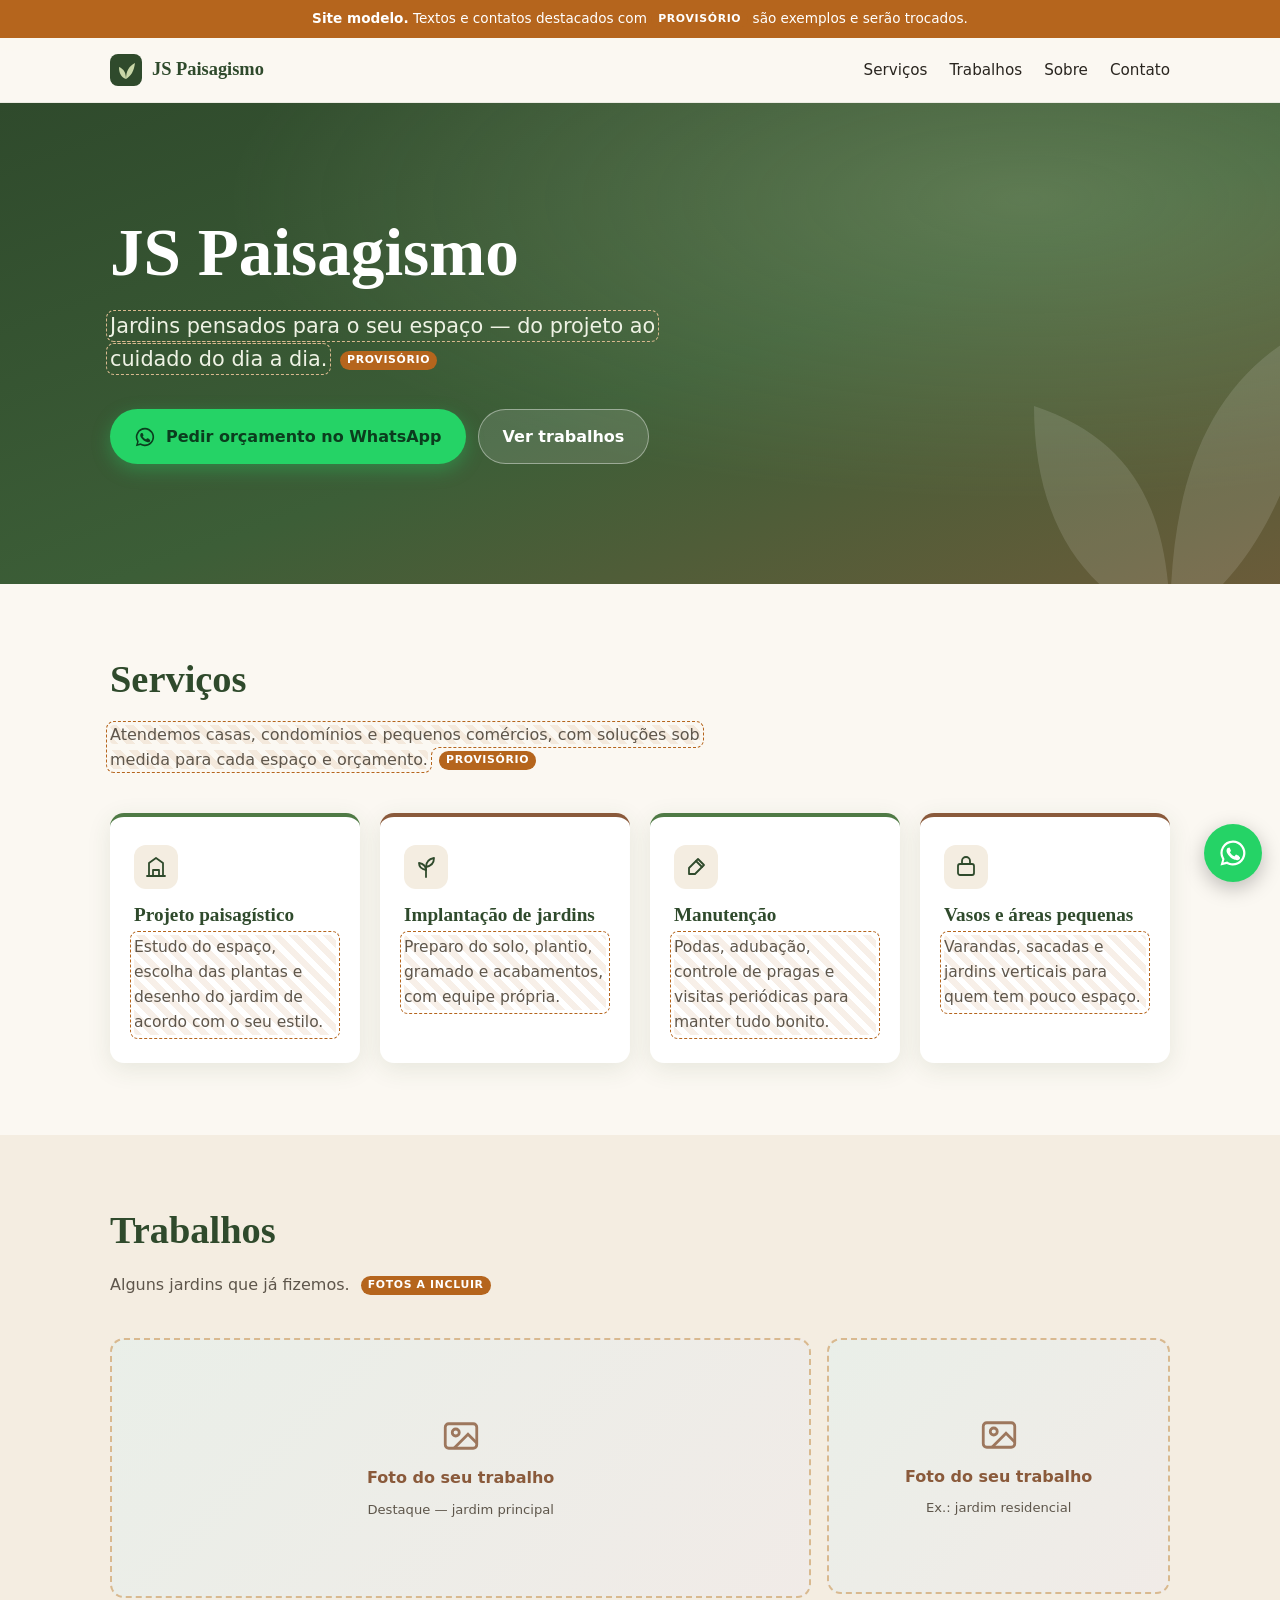
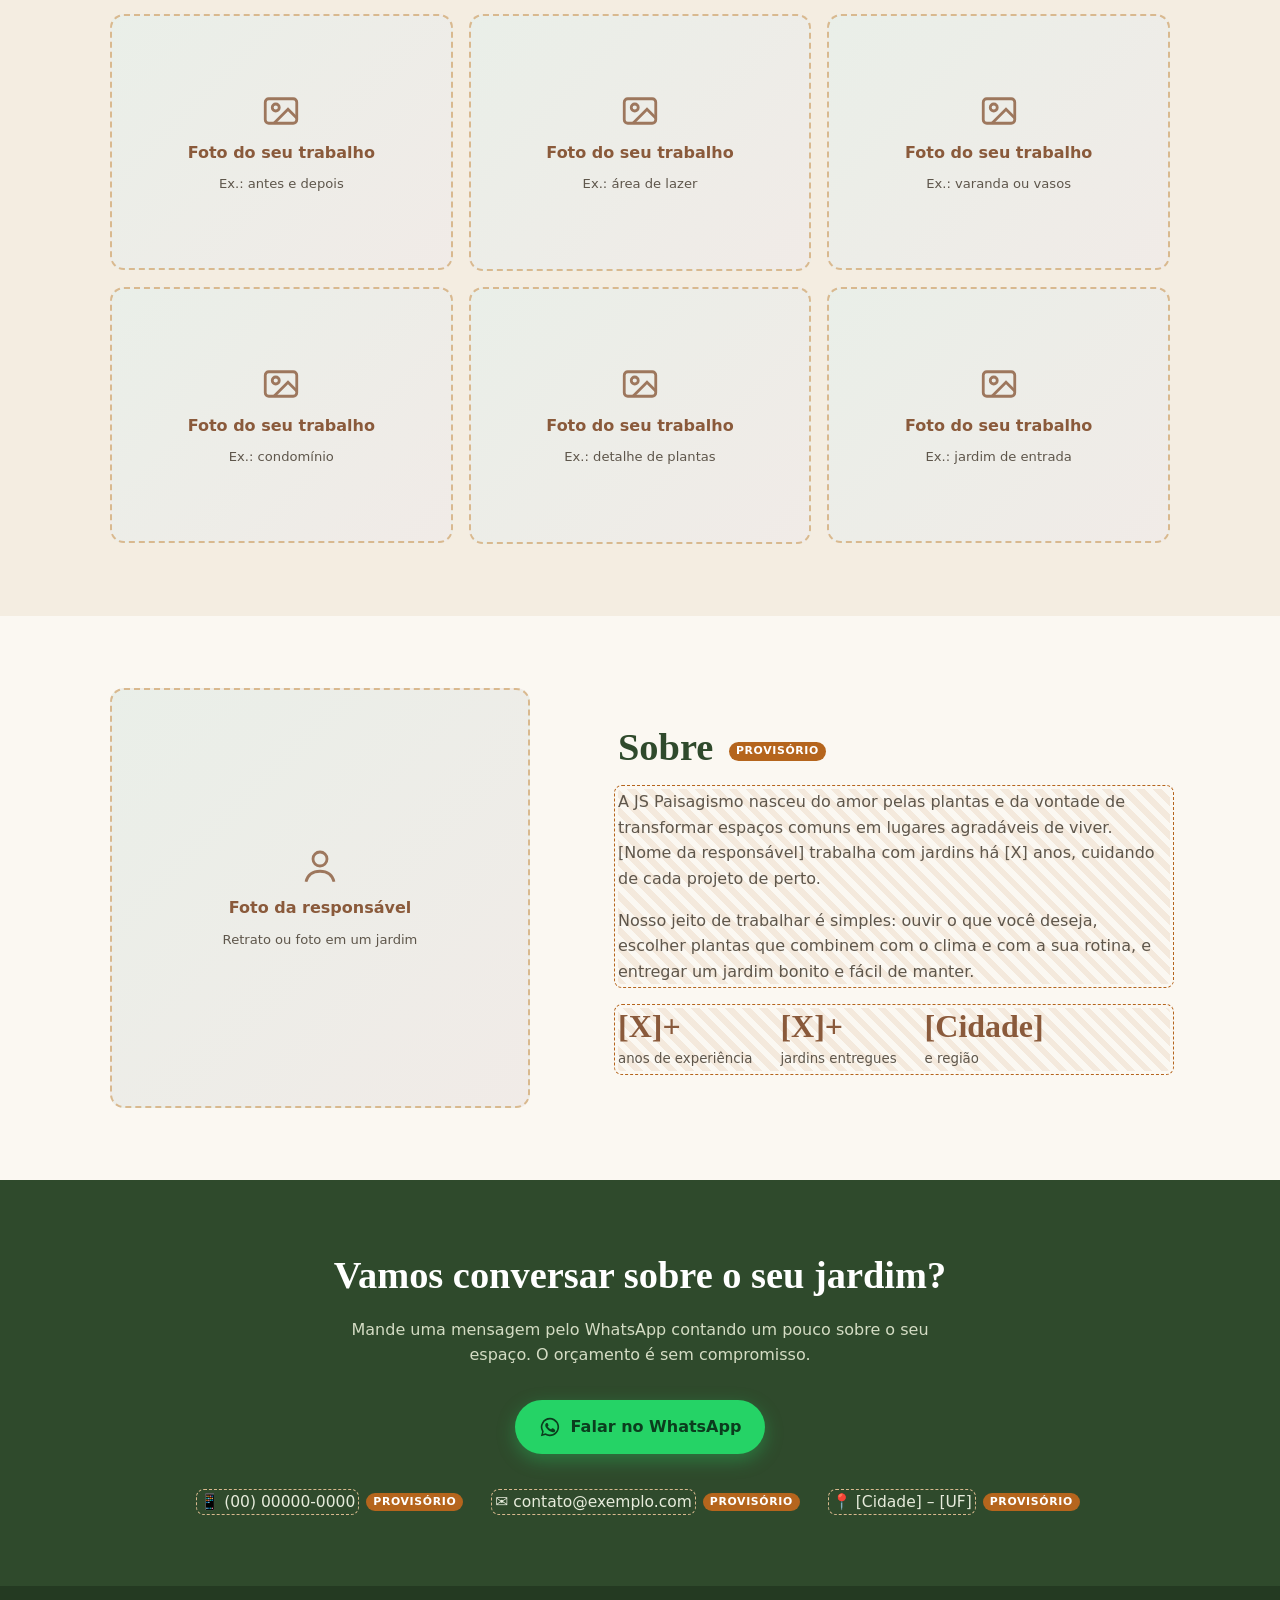
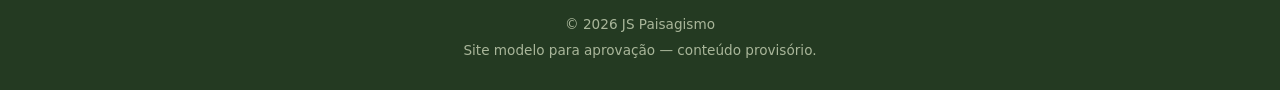
==== index.html @ 80af1701 "Site modelo da JS Paisagismo para a Netlify Página única estática (abertura, serviços, galeria, sobr" ====
<!doctype html>
<html lang="pt-BR">
<head>
<meta charset="utf-8">
<meta name="viewport" content="width=device-width, initial-scale=1">
<!-- SITE MODELO: noindex impede que buscadores indexem. Remover quando o site for oficial. -->
<meta name="robots" content="noindex, nofollow">
<title>JS Paisagismo — Projetos e jardins</title>
<meta name="description" content="JS Paisagismo: projeto, implantação e manutenção de jardins. (Site modelo — conteúdo provisório.)">
<meta name="theme-color" content="#2f4a2c">
<link rel="icon" href="data:image/svg+xml,%3Csvg xmlns='http://www.w3.org/2000/svg' viewBox='0 0 32 32'%3E%3Crect width='32' height='32' rx='8' fill='%232f4a2c'/%3E%3Cpath d='M16 25c0-8 3-13 9-16-1 8-4 13-9 16zm0 0c0-6-2-10-7-12 0 6 2 10 7 12z' fill='%23c9d7a8'/%3E%3C/svg%3E">
<style>
:root{
  --verde-escuro:#2f4a2c;
  --verde:#4f7a45;
  --verde-claro:#c9d7a8;
  --terra:#8a5a3b;
  --terra-claro:#d9b98f;
  --areia:#f4ede1;
  --creme:#fbf8f2;
  --texto:#2a2620;
  --texto-suave:#5e564b;
  --aviso:#b5651d;
  --raio:14px;
  --sombra:0 6px 24px rgba(47,74,44,.10);
}
*{box-sizing:border-box}
html{scroll-behavior:smooth}
body{margin:0;font-family:system-ui,-apple-system,"Segoe UI",Roboto,"Helvetica Neue",Arial,sans-serif;color:var(--texto);background:var(--creme);line-height:1.6;-webkit-font-smoothing:antialiased}
img{max-width:100%;display:block}
a{color:var(--verde)}
h1,h2,h3{font-family:Georgia,"Times New Roman",serif;line-height:1.2;color:var(--verde-escuro);margin:0 0 .5em}
h2{font-size:clamp(1.7rem,4vw,2.4rem)}
.container{width:100%;max-width:1100px;margin:0 auto;padding:0 20px}
section{padding:72px 0}

/* Faixa de aviso de modelo */
.faixa-modelo{background:var(--aviso);color:#fff;text-align:center;font-size:.85rem;padding:8px 16px}
.faixa-modelo strong{font-weight:700}

/* Marcação de conteúdo provisório */
.prov{background:repeating-linear-gradient(45deg,rgba(181,101,29,.10) 0 6px,transparent 6px 12px);outline:1px dashed var(--aviso);outline-offset:3px;border-radius:4px}
.selo{display:inline-block;font:600 .68rem/1 system-ui,sans-serif;letter-spacing:.06em;text-transform:uppercase;color:#fff;background:var(--aviso);padding:4px 7px;border-radius:999px;vertical-align:middle;margin-left:6px;white-space:nowrap}

/* Cabeçalho */
header{position:sticky;top:0;z-index:10;background:rgba(251,248,242,.94);backdrop-filter:blur(8px);border-bottom:1px solid rgba(47,74,44,.08)}
.nav{display:flex;align-items:center;justify-content:space-between;height:64px}
.logo{display:flex;align-items:center;gap:10px;text-decoration:none;color:var(--verde-escuro);font:700 1.15rem Georgia,serif}
.logo svg{width:32px;height:32px}
.menu{display:flex;gap:22px;list-style:none;margin:0;padding:0}
.menu a{text-decoration:none;color:var(--texto);font-size:.95rem}
.menu a:hover{color:var(--verde)}
@media (max-width:720px){.menu{display:none}}

/* Abertura */
.abertura{position:relative;color:#fff;padding:110px 0 120px;background:
  radial-gradient(ellipse at 80% 20%,rgba(201,215,168,.25),transparent 55%),
  linear-gradient(160deg,var(--verde-escuro) 0%,#3c5e37 55%,var(--terra) 130%);overflow:hidden}
.abertura::after{content:"";position:absolute;right:-60px;bottom:-60px;width:340px;height:340px;opacity:.12;background:url("data:image/svg+xml,%3Csvg xmlns='http://www.w3.org/2000/svg' viewBox='0 0 100 100'%3E%3Cpath d='M50 95C50 50 62 20 95 5 90 50 75 80 50 95zM50 95C50 62 40 40 10 30c0 32 13 55 40 65z' fill='%23fff'/%3E%3C/svg%3E") no-repeat center/contain}
.abertura h1{color:#fff;font-size:clamp(2.4rem,7vw,4.2rem);margin-bottom:.25em}
.abertura .sub{font-size:clamp(1.05rem,2.4vw,1.3rem);max-width:600px;color:#eef2e4;margin:0 0 32px}
.abertura .prov{outline-color:var(--terra-claro);background:none}
.botoes{display:flex;flex-wrap:wrap;gap:12px}
.btn{display:inline-flex;align-items:center;gap:10px;padding:14px 24px;border-radius:999px;font-weight:600;text-decoration:none;font-size:1rem;transition:transform .15s,box-shadow .15s}
.btn:hover{transform:translateY(-2px)}
.btn-whats{background:#25d366;color:#0b3d1e;box-shadow:0 6px 18px rgba(37,211,102,.35)}
.btn-whats svg{width:22px;height:22px}
.btn-claro{background:rgba(255,255,255,.12);color:#fff;border:1px solid rgba(255,255,255,.4)}

/* Serviços */
.intro{max-width:640px;color:var(--texto-suave);margin:0 0 40px}
.grade-servicos{display:grid;grid-template-columns:repeat(auto-fit,minmax(240px,1fr));gap:20px}
.card{background:#fff;border-radius:var(--raio);padding:28px 24px;box-shadow:var(--sombra);border-top:4px solid var(--verde)}
.card:nth-child(even){border-top-color:var(--terra)}
.card .icone{width:44px;height:44px;border-radius:12px;background:var(--areia);display:grid;place-items:center;margin-bottom:14px}
.card .icone svg{width:24px;height:24px;stroke:var(--verde-escuro)}
.card h3{font-size:1.2rem}
.card p{margin:0;color:var(--texto-suave);font-size:.97rem}

/* Galeria */
.galeria{background:var(--areia)}
.grade-fotos{display:grid;grid-template-columns:repeat(auto-fill,minmax(260px,1fr));gap:16px}
.foto{aspect-ratio:4/3;border-radius:var(--raio);border:2px dashed var(--terra-claro);background:
  linear-gradient(135deg,rgba(79,122,69,.12),rgba(138,90,59,.12)),#fff;
  display:flex;flex-direction:column;align-items:center;justify-content:center;gap:8px;text-align:center;color:var(--terra);padding:16px}
.foto svg{width:42px;height:42px;stroke:var(--terra);opacity:.8}
.foto strong{font-size:1rem}
.foto span{font-size:.82rem;color:var(--texto-suave)}
.grade-fotos .foto:first-child{grid-column:span 2;aspect-ratio:auto;min-height:260px}
@media (max-width:600px){.grade-fotos .foto:first-child{grid-column:auto;aspect-ratio:4/3;min-height:0}}

/* Sobre */
.sobre-grade{display:grid;grid-template-columns:1fr 1.2fr;gap:48px;align-items:center}
@media (max-width:820px){.sobre-grade{grid-template-columns:1fr;gap:28px}}
.sobre-grade .foto{aspect-ratio:1/1;max-width:420px;width:100%}
.sobre p{color:var(--texto-suave)}
.numeros{display:flex;flex-wrap:wrap;gap:28px;margin-top:24px}
.numeros div{min-width:110px}
.numeros b{display:block;font:700 2rem Georgia,serif;color:var(--terra)}
.numeros small{color:var(--texto-suave)}

/* Contato */
.contato{background:var(--verde-escuro);color:#e7ecdc;text-align:center}
.contato h2{color:#fff}
.contato .intro{margin:0 auto 32px;color:#d4dcc4}
.contato .botoes{justify-content:center}
.dados{list-style:none;padding:0;margin:36px auto 0;display:flex;flex-wrap:wrap;justify-content:center;gap:12px 32px;font-size:.97rem}
.dados .prov{outline-color:var(--terra-claro);background:none}

footer{background:#243a22;color:#a9b69a;text-align:center;font-size:.85rem;padding:24px 16px}
footer p{margin:4px 0}

/* Botão flutuante WhatsApp (celular) */
.whats-flutuante{position:fixed;right:18px;bottom:18px;width:58px;height:58px;border-radius:50%;background:#25d366;display:grid;place-items:center;box-shadow:0 6px 20px rgba(0,0,0,.25);z-index:20}
.whats-flutuante svg{width:30px;height:30px}

@media (prefers-reduced-motion:reduce){html{scroll-behavior:auto}.btn{transition:none}}
</style>
</head>
<body>

<div class="faixa-modelo" role="note">
  <strong>Site modelo.</strong> Textos e contatos destacados com <span class="selo" style="margin:0">provisório</span> são exemplos e serão trocados.
</div>

<header>
  <div class="container nav">
    <a class="logo" href="#inicio" aria-label="JS Paisagismo — início">
      <svg viewBox="0 0 32 32" aria-hidden="true"><rect width="32" height="32" rx="8" fill="#2f4a2c"/><path d="M16 25c0-8 3-13 9-16-1 8-4 13-9 16zm0 0c0-6-2-10-7-12 0 6 2 10 7 12z" fill="#c9d7a8"/></svg>
      JS Paisagismo
    </a>
    <nav aria-label="Seções">
      <ul class="menu">
        <li><a href="#servicos">Serviços</a></li>
        <li><a href="#trabalhos">Trabalhos</a></li>
        <li><a href="#sobre">Sobre</a></li>
        <li><a href="#contato">Contato</a></li>
      </ul>
    </nav>
  </div>
</header>

<main>
  <!-- ABERTURA -->
  <section class="abertura" id="inicio">
    <div class="container">
      <h1>JS Paisagismo</h1>
      <p class="sub"><span class="prov">Jardins pensados para o seu espaço — do projeto ao cuidado do dia a dia.</span> <span class="selo">provisório</span></p>
      <div class="botoes">
        <a class="btn btn-whats js-whats" href="#" target="_blank" rel="noopener">
          <svg viewBox="0 0 24 24" aria-hidden="true"><path fill="currentColor" d="M12 2a10 10 0 0 0-8.6 15.1L2 22l5-1.3A10 10 0 1 0 12 2zm0 18.2c-1.5 0-3-.4-4.3-1.2l-.3-.2-3 .8.8-2.9-.2-.3A8.2 8.2 0 1 1 12 20.2zm4.5-6.1c-.2-.1-1.5-.7-1.7-.8-.2-.1-.4-.1-.6.1l-.8 1c-.1.2-.3.2-.5.1a6.7 6.7 0 0 1-3.3-2.9c-.3-.4.2-.4.7-1.3.1-.2 0-.3 0-.4l-.8-1.8c-.2-.5-.4-.4-.6-.4h-.5a1 1 0 0 0-.7.3c-.2.3-.9.9-.9 2.2s1 2.6 1.1 2.7c.1.2 1.9 2.9 4.6 4.1 1.7.7 2.4.8 3.2.7.5-.1 1.5-.6 1.8-1.2.2-.6.2-1.1.1-1.2l-.4-.2z"/></svg>
          Pedir orçamento no WhatsApp
        </a>
        <a class="btn btn-claro" href="#trabalhos">Ver trabalhos</a>
      </div>
    </div>
  </section>

  <!-- SERVIÇOS -->
  <section id="servicos">
    <div class="container">
      <h2>Serviços</h2>
      <p class="intro"><span class="prov">Atendemos casas, condomínios e pequenos comércios, com soluções sob medida para cada espaço e orçamento.</span> <span class="selo">provisório</span></p>
      <div class="grade-servicos">
        <article class="card">
          <div class="icone"><svg viewBox="0 0 24 24" fill="none" stroke-width="1.8" stroke-linecap="round" stroke-linejoin="round" aria-hidden="true"><path d="M3 21h18M5 21V8l7-5 7 5v13"/><path d="M9 21v-6h6v6"/></svg></div>
          <h3>Projeto paisagístico</h3>
          <p class="prov">Estudo do espaço, escolha das plantas e desenho do jardim de acordo com o seu estilo.</p>
        </article>
        <article class="card">
          <div class="icone"><svg viewBox="0 0 24 24" fill="none" stroke-width="1.8" stroke-linecap="round" stroke-linejoin="round" aria-hidden="true"><path d="M12 22V12"/><path d="M12 12C12 7 15 4 20 3c0 5-3 8-8 9z"/><path d="M12 15c0-4-2-6-7-7 0 4 2 6 7 7z"/></svg></div>
          <h3>Implantação de jardins</h3>
          <p class="prov">Preparo do solo, plantio, gramado e acabamentos, com equipe própria.</p>
        </article>
        <article class="card">
          <div class="icone"><svg viewBox="0 0 24 24" fill="none" stroke-width="1.8" stroke-linecap="round" stroke-linejoin="round" aria-hidden="true"><path d="M14 4l6 6-9 9H5v-6z"/><path d="M12 6l6 6"/></svg></div>
          <h3>Manutenção</h3>
          <p class="prov">Podas, adubação, controle de pragas e visitas periódicas para manter tudo bonito.</p>
        </article>
        <article class="card">
          <div class="icone"><svg viewBox="0 0 24 24" fill="none" stroke-width="1.8" stroke-linecap="round" stroke-linejoin="round" aria-hidden="true"><rect x="4" y="9" width="16" height="11" rx="2"/><path d="M8 9V6a4 4 0 0 1 8 0v3"/></svg></div>
          <h3>Vasos e áreas pequenas</h3>
          <p class="prov">Varandas, sacadas e jardins verticais para quem tem pouco espaço.</p>
        </article>
      </div>
    </div>
  </section>

  <!-- GALERIA -->
  <section class="galeria" id="trabalhos">
    <div class="container">
      <h2>Trabalhos</h2>
      <p class="intro">Alguns jardins que já fizemos. <span class="selo">fotos a incluir</span></p>
      <div class="grade-fotos">
        <!-- Para trocar: substitua cada <div class="foto">…</div> por <img class="foto" src="fotos/nome.jpg" alt="descrição" loading="lazy" style="object-fit:cover;border:0;padding:0"> -->
        <div class="foto" role="img" aria-label="Espaço reservado para foto"><svg viewBox="0 0 24 24" fill="none" stroke-width="1.6" aria-hidden="true"><rect x="3" y="5" width="18" height="14" rx="2"/><circle cx="9" cy="10" r="2"/><path d="M21 16l-5-5-8 8"/></svg><strong>Foto do seu trabalho</strong><span>Destaque — jardim principal</span></div>
        <div class="foto" role="img" aria-label="Espaço reservado para foto"><svg viewBox="0 0 24 24" fill="none" stroke-width="1.6" aria-hidden="true"><rect x="3" y="5" width="18" height="14" rx="2"/><circle cx="9" cy="10" r="2"/><path d="M21 16l-5-5-8 8"/></svg><strong>Foto do seu trabalho</strong><span>Ex.: jardim residencial</span></div>
        <div class="foto" role="img" aria-label="Espaço reservado para foto"><svg viewBox="0 0 24 24" fill="none" stroke-width="1.6" aria-hidden="true"><rect x="3" y="5" width="18" height="14" rx="2"/><circle cx="9" cy="10" r="2"/><path d="M21 16l-5-5-8 8"/></svg><strong>Foto do seu trabalho</strong><span>Ex.: antes e depois</span></div>
        <div class="foto" role="img" aria-label="Espaço reservado para foto"><svg viewBox="0 0 24 24" fill="none" stroke-width="1.6" aria-hidden="true"><rect x="3" y="5" width="18" height="14" rx="2"/><circle cx="9" cy="10" r="2"/><path d="M21 16l-5-5-8 8"/></svg><strong>Foto do seu trabalho</strong><span>Ex.: área de lazer</span></div>
        <div class="foto" role="img" aria-label="Espaço reservado para foto"><svg viewBox="0 0 24 24" fill="none" stroke-width="1.6" aria-hidden="true"><rect x="3" y="5" width="18" height="14" rx="2"/><circle cx="9" cy="10" r="2"/><path d="M21 16l-5-5-8 8"/></svg><strong>Foto do seu trabalho</strong><span>Ex.: varanda ou vasos</span></div>
        <div class="foto" role="img" aria-label="Espaço reservado para foto"><svg viewBox="0 0 24 24" fill="none" stroke-width="1.6" aria-hidden="true"><rect x="3" y="5" width="18" height="14" rx="2"/><circle cx="9" cy="10" r="2"/><path d="M21 16l-5-5-8 8"/></svg><strong>Foto do seu trabalho</strong><span>Ex.: condomínio</span></div>
        <div class="foto" role="img" aria-label="Espaço reservado para foto"><svg viewBox="0 0 24 24" fill="none" stroke-width="1.6" aria-hidden="true"><rect x="3" y="5" width="18" height="14" rx="2"/><circle cx="9" cy="10" r="2"/><path d="M21 16l-5-5-8 8"/></svg><strong>Foto do seu trabalho</strong><span>Ex.: detalhe de plantas</span></div>
        <div class="foto" role="img" aria-label="Espaço reservado para foto"><svg viewBox="0 0 24 24" fill="none" stroke-width="1.6" aria-hidden="true"><rect x="3" y="5" width="18" height="14" rx="2"/><circle cx="9" cy="10" r="2"/><path d="M21 16l-5-5-8 8"/></svg><strong>Foto do seu trabalho</strong><span>Ex.: jardim de entrada</span></div>
      </div>
    </div>
  </section>

  <!-- SOBRE -->
  <section class="sobre" id="sobre">
    <div class="container sobre-grade">
      <div class="foto" role="img" aria-label="Espaço reservado para foto"><svg viewBox="0 0 24 24" fill="none" stroke-width="1.6" aria-hidden="true"><circle cx="12" cy="8" r="4"/><path d="M4 21c1-4 4-6 8-6s7 2 8 6"/></svg><strong>Foto da responsável</strong><span>Retrato ou foto em um jardim</span></div>
      <div>
        <h2>Sobre <span class="selo">provisório</span></h2>
        <div class="prov">
          <p>A JS Paisagismo nasceu do amor pelas plantas e da vontade de transformar espaços comuns em lugares agradáveis de viver. [Nome da responsável] trabalha com jardins há [X] anos, cuidando de cada projeto de perto.</p>
          <p>Nosso jeito de trabalhar é simples: ouvir o que você deseja, escolher plantas que combinem com o clima e com a sua rotina, e entregar um jardim bonito e fácil de manter.</p>
        </div>
        <div class="numeros prov">
          <div><b>[X]+</b><small>anos de experiência</small></div>
          <div><b>[X]+</b><small>jardins entregues</small></div>
          <div><b>[Cidade]</b><small>e região</small></div>
        </div>
      </div>
    </div>
  </section>

  <!-- CONTATO -->
  <section class="contato" id="contato">
    <div class="container">
      <h2>Vamos conversar sobre o seu jardim?</h2>
      <p class="intro">Mande uma mensagem pelo WhatsApp contando um pouco sobre o seu espaço. O orçamento é sem compromisso.</p>
      <div class="botoes">
        <a class="btn btn-whats js-whats" href="#" target="_blank" rel="noopener">
          <svg viewBox="0 0 24 24" aria-hidden="true"><path fill="currentColor" d="M12 2a10 10 0 0 0-8.6 15.1L2 22l5-1.3A10 10 0 1 0 12 2zm0 18.2c-1.5 0-3-.4-4.3-1.2l-.3-.2-3 .8.8-2.9-.2-.3A8.2 8.2 0 1 1 12 20.2zm4.5-6.1c-.2-.1-1.5-.7-1.7-.8-.2-.1-.4-.1-.6.1l-.8 1c-.1.2-.3.2-.5.1a6.7 6.7 0 0 1-3.3-2.9c-.3-.4.2-.4.7-1.3.1-.2 0-.3 0-.4l-.8-1.8c-.2-.5-.4-.4-.6-.4h-.5a1 1 0 0 0-.7.3c-.2.3-.9.9-.9 2.2s1 2.6 1.1 2.7c.1.2 1.9 2.9 4.6 4.1 1.7.7 2.4.8 3.2.7.5-.1 1.5-.6 1.8-1.2.2-.6.2-1.1.1-1.2l-.4-.2z"/></svg>
          Falar no WhatsApp
        </a>
      </div>
      <ul class="dados">
        <li><span class="prov">📱 (00) 00000-0000</span> <span class="selo">provisório</span></li>
        <li><span class="prov">✉️ contato@exemplo.com</span> <span class="selo">provisório</span></li>
        <li><span class="prov">📍 [Cidade] – [UF]</span> <span class="selo">provisório</span></li>
      </ul>
    </div>
  </section>
</main>

<footer>
  <p>© <span id="ano">2026</span> JS Paisagismo</p>
  <p>Site modelo para aprovação — conteúdo provisório.</p>
</footer>

<a class="whats-flutuante js-whats" href="#" target="_blank" rel="noopener" aria-label="Falar no WhatsApp">
  <svg viewBox="0 0 24 24" aria-hidden="true"><path fill="#fff" d="M12 2a10 10 0 0 0-8.6 15.1L2 22l5-1.3A10 10 0 1 0 12 2zm0 18.2c-1.5 0-3-.4-4.3-1.2l-.3-.2-3 .8.8-2.9-.2-.3A8.2 8.2 0 1 1 12 20.2zm4.5-6.1c-.2-.1-1.5-.7-1.7-.8-.2-.1-.4-.1-.6.1l-.8 1c-.1.2-.3.2-.5.1a6.7 6.7 0 0 1-3.3-2.9c-.3-.4.2-.4.7-1.3.1-.2 0-.3 0-.4l-.8-1.8c-.2-.5-.4-.4-.6-.4h-.5a1 1 0 0 0-.7.3c-.2.3-.9.9-.9 2.2s1 2.6 1.1 2.7c.1.2 1.9 2.9 4.6 4.1 1.7.7 2.4.8 3.2.7.5-.1 1.5-.6 1.8-1.2.2-.6.2-1.1.1-1.2l-.4-.2z"/></svg>
</a>

<script>
  // ===== CONFIGURAÇÃO DO WHATSAPP (PROVISÓRIO) =====
  // Troque pelo número real: 55 + DDD + número, só dígitos. Ex.: "5511987654321"
  var WHATSAPP_NUMERO = "5500000000000";
  var WHATSAPP_MENSAGEM = "Olá! Vi o site da JS Paisagismo e gostaria de um orçamento.";
  var link = "https://wa.me/" + WHATSAPP_NUMERO + "?text=" + encodeURIComponent(WHATSAPP_MENSAGEM);
  document.querySelectorAll(".js-whats").forEach(function (a) { a.href = link; });
  document.getElementById("ano").textContent = new Date().getFullYear();
</script>
</body>
</html>
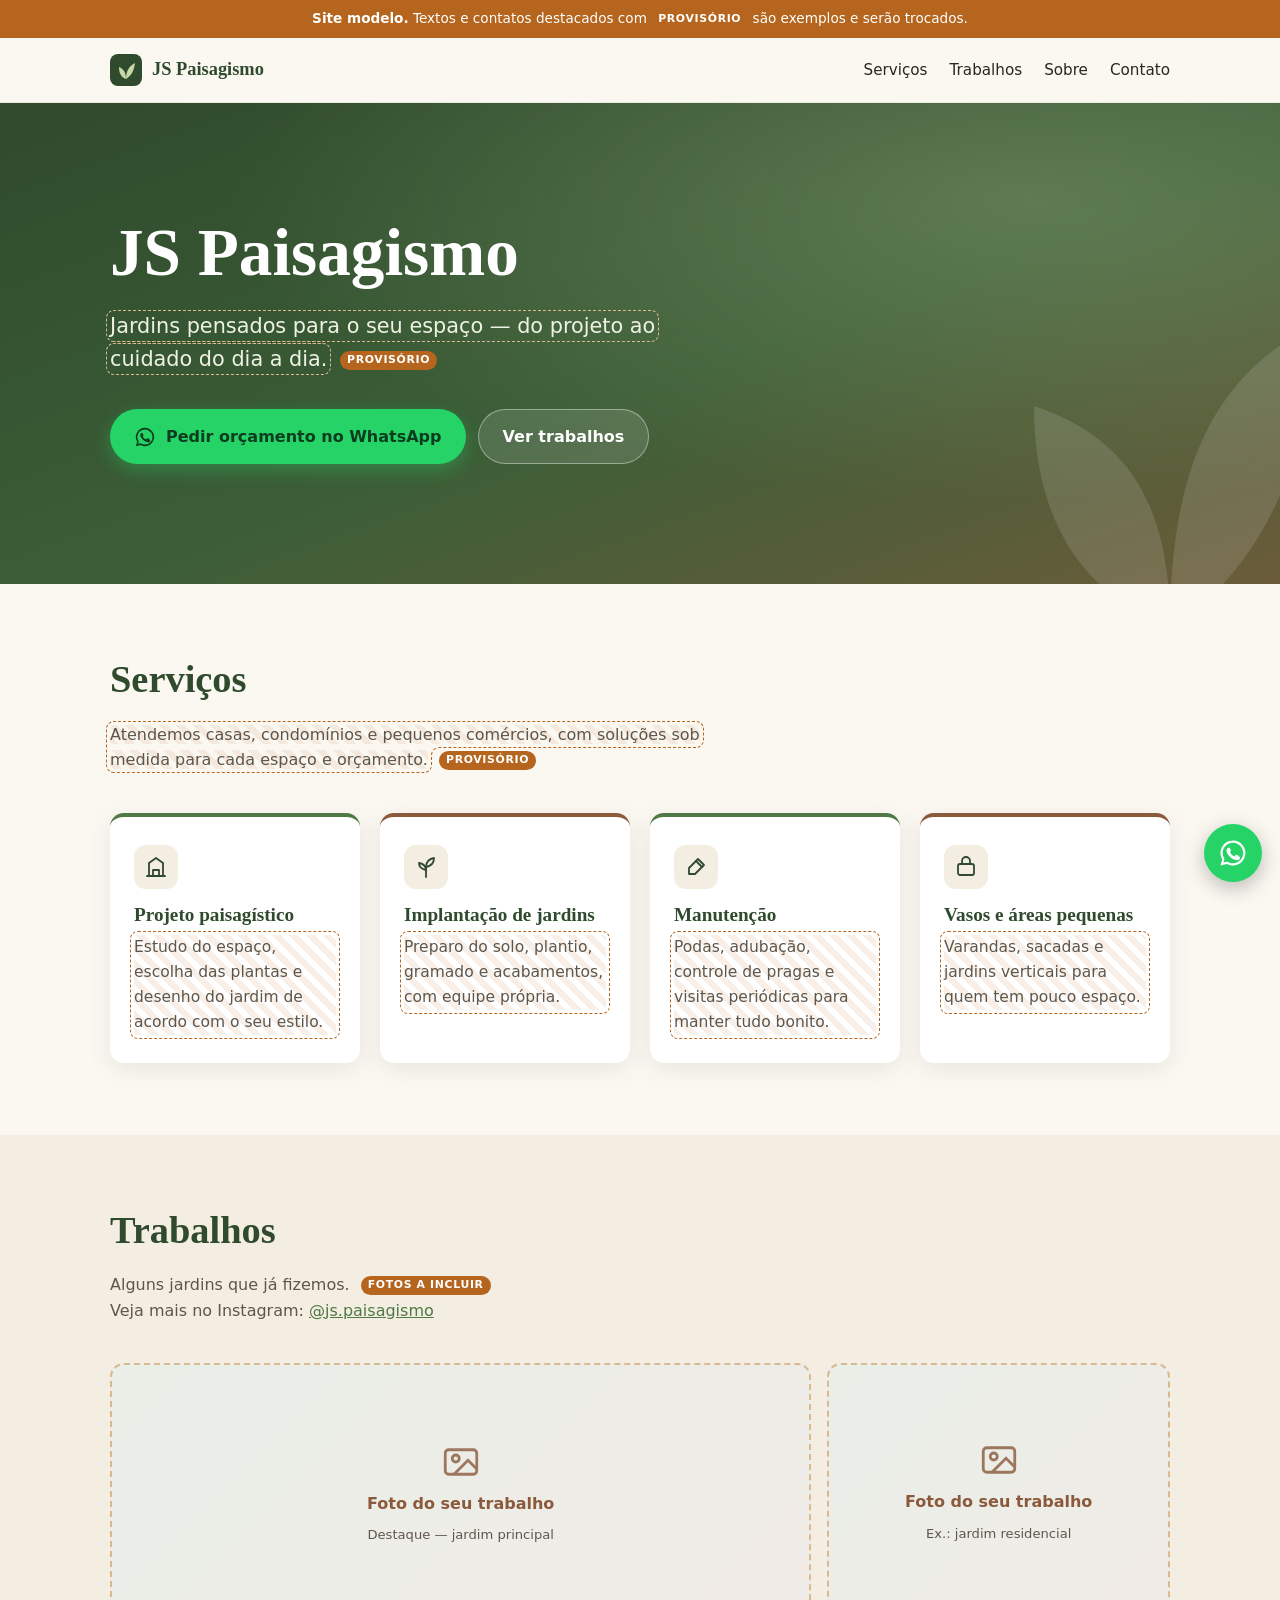
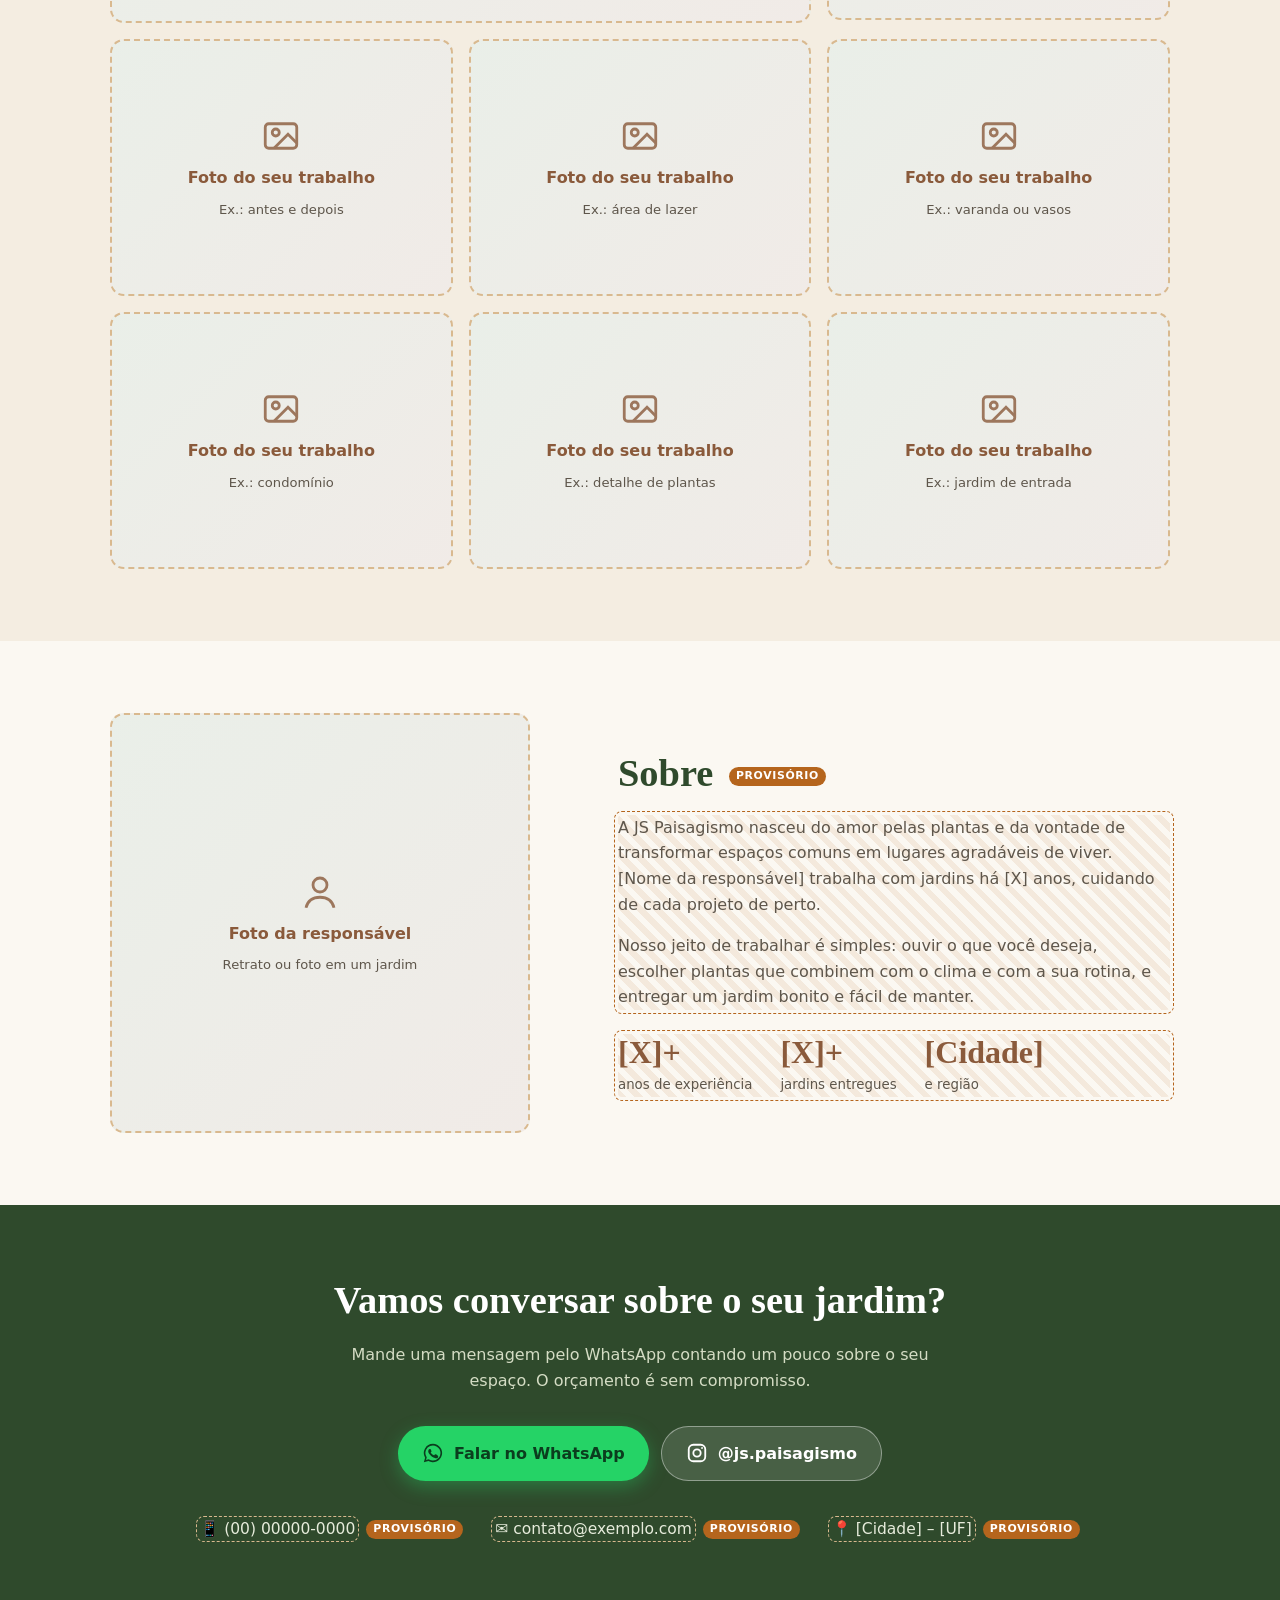
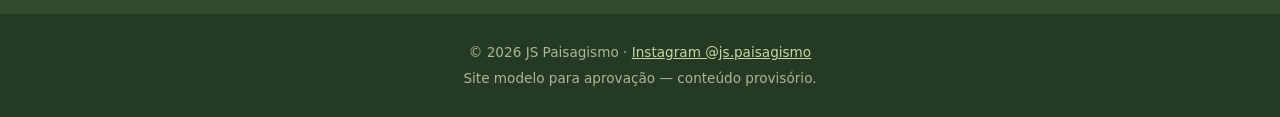
==== commit 8f100d30: "Adiciona links para o Instagram @js.paisagismo Co-Authored-By: Claude Opus 5.5 <noreply@anthropic.co" ====
--- a/index.html
+++ b/index.html
@@ -64,7 +64,7 @@
 .btn{display:inline-flex;align-items:center;gap:10px;padding:14px 24px;border-radius:999px;font-weight:600;text-decoration:none;font-size:1rem;transition:transform .15s,box-shadow .15s}
 .btn:hover{transform:translateY(-2px)}
 .btn-whats{background:#25d366;color:#0b3d1e;box-shadow:0 6px 18px rgba(37,211,102,.35)}
-.btn-whats svg{width:22px;height:22px}
+.btn-whats svg,.btn-claro svg{width:22px;height:22px}
 .btn-claro{background:rgba(255,255,255,.12);color:#fff;border:1px solid rgba(255,255,255,.4)}
 
 /* Serviços */
@@ -190,7 +190,7 @@
   <section class="galeria" id="trabalhos">
     <div class="container">
       <h2>Trabalhos</h2>
-      <p class="intro">Alguns jardins que já fizemos. <span class="selo">fotos a incluir</span></p>
+      <p class="intro">Alguns jardins que já fizemos. <span class="selo">fotos a incluir</span><br>Veja mais no Instagram: <a href="https://www.instagram.com/js.paisagismo/" target="_blank" rel="noopener">@js.paisagismo</a></p>
       <div class="grade-fotos">
         <!-- Para trocar: substitua cada <div class="foto">…</div> por <img class="foto" src="fotos/nome.jpg" alt="descrição" loading="lazy" style="object-fit:cover;border:0;padding:0"> -->
         <div class="foto" role="img" aria-label="Espaço reservado para foto"><svg viewBox="0 0 24 24" fill="none" stroke-width="1.6" aria-hidden="true"><rect x="3" y="5" width="18" height="14" rx="2"/><circle cx="9" cy="10" r="2"/><path d="M21 16l-5-5-8 8"/></svg><strong>Foto do seu trabalho</strong><span>Destaque — jardim principal</span></div>
@@ -234,6 +234,10 @@
           <svg viewBox="0 0 24 24" aria-hidden="true"><path fill="currentColor" d="M12 2a10 10 0 0 0-8.6 15.1L2 22l5-1.3A10 10 0 1 0 12 2zm0 18.2c-1.5 0-3-.4-4.3-1.2l-.3-.2-3 .8.8-2.9-.2-.3A8.2 8.2 0 1 1 12 20.2zm4.5-6.1c-.2-.1-1.5-.7-1.7-.8-.2-.1-.4-.1-.6.1l-.8 1c-.1.2-.3.2-.5.1a6.7 6.7 0 0 1-3.3-2.9c-.3-.4.2-.4.7-1.3.1-.2 0-.3 0-.4l-.8-1.8c-.2-.5-.4-.4-.6-.4h-.5a1 1 0 0 0-.7.3c-.2.3-.9.9-.9 2.2s1 2.6 1.1 2.7c.1.2 1.9 2.9 4.6 4.1 1.7.7 2.4.8 3.2.7.5-.1 1.5-.6 1.8-1.2.2-.6.2-1.1.1-1.2l-.4-.2z"/></svg>
           Falar no WhatsApp
         </a>
+        <a class="btn btn-claro" href="https://www.instagram.com/js.paisagismo/" target="_blank" rel="noopener">
+          <svg viewBox="0 0 24 24" fill="none" stroke="currentColor" stroke-width="2" aria-hidden="true"><rect x="3" y="3" width="18" height="18" rx="5"/><circle cx="12" cy="12" r="4"/><circle cx="17.5" cy="6.5" r="1" fill="currentColor" stroke="none"/></svg>
+          @js.paisagismo
+        </a>
       </div>
       <ul class="dados">
         <li><span class="prov">📱 (00) 00000-0000</span> <span class="selo">provisório</span></li>
@@ -245,7 +249,7 @@
 </main>
 
 <footer>
-  <p>© <span id="ano">2026</span> JS Paisagismo</p>
+  <p>© <span id="ano">2026</span> JS Paisagismo · <a href="https://www.instagram.com/js.paisagismo/" target="_blank" rel="noopener" style="color:#c9d7a8">Instagram @js.paisagismo</a></p>
   <p>Site modelo para aprovação — conteúdo provisório.</p>
 </footer>
 
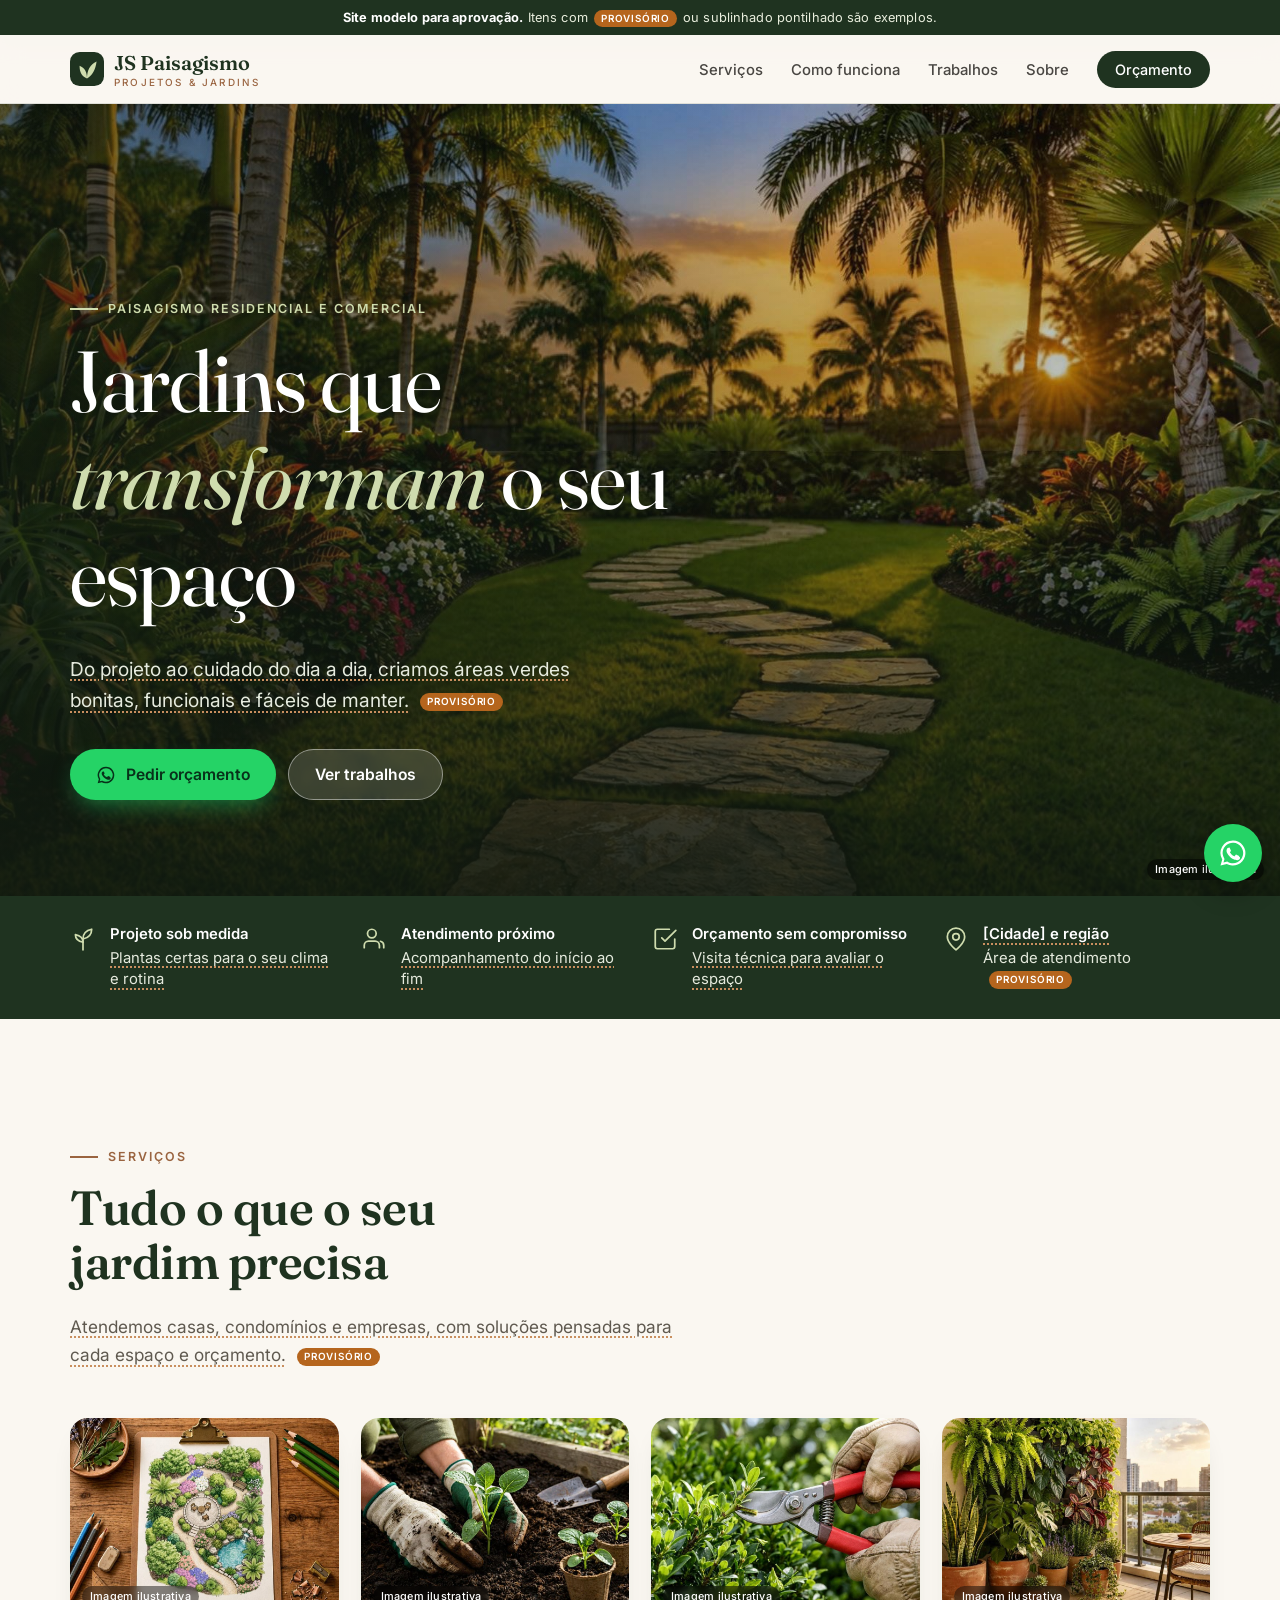
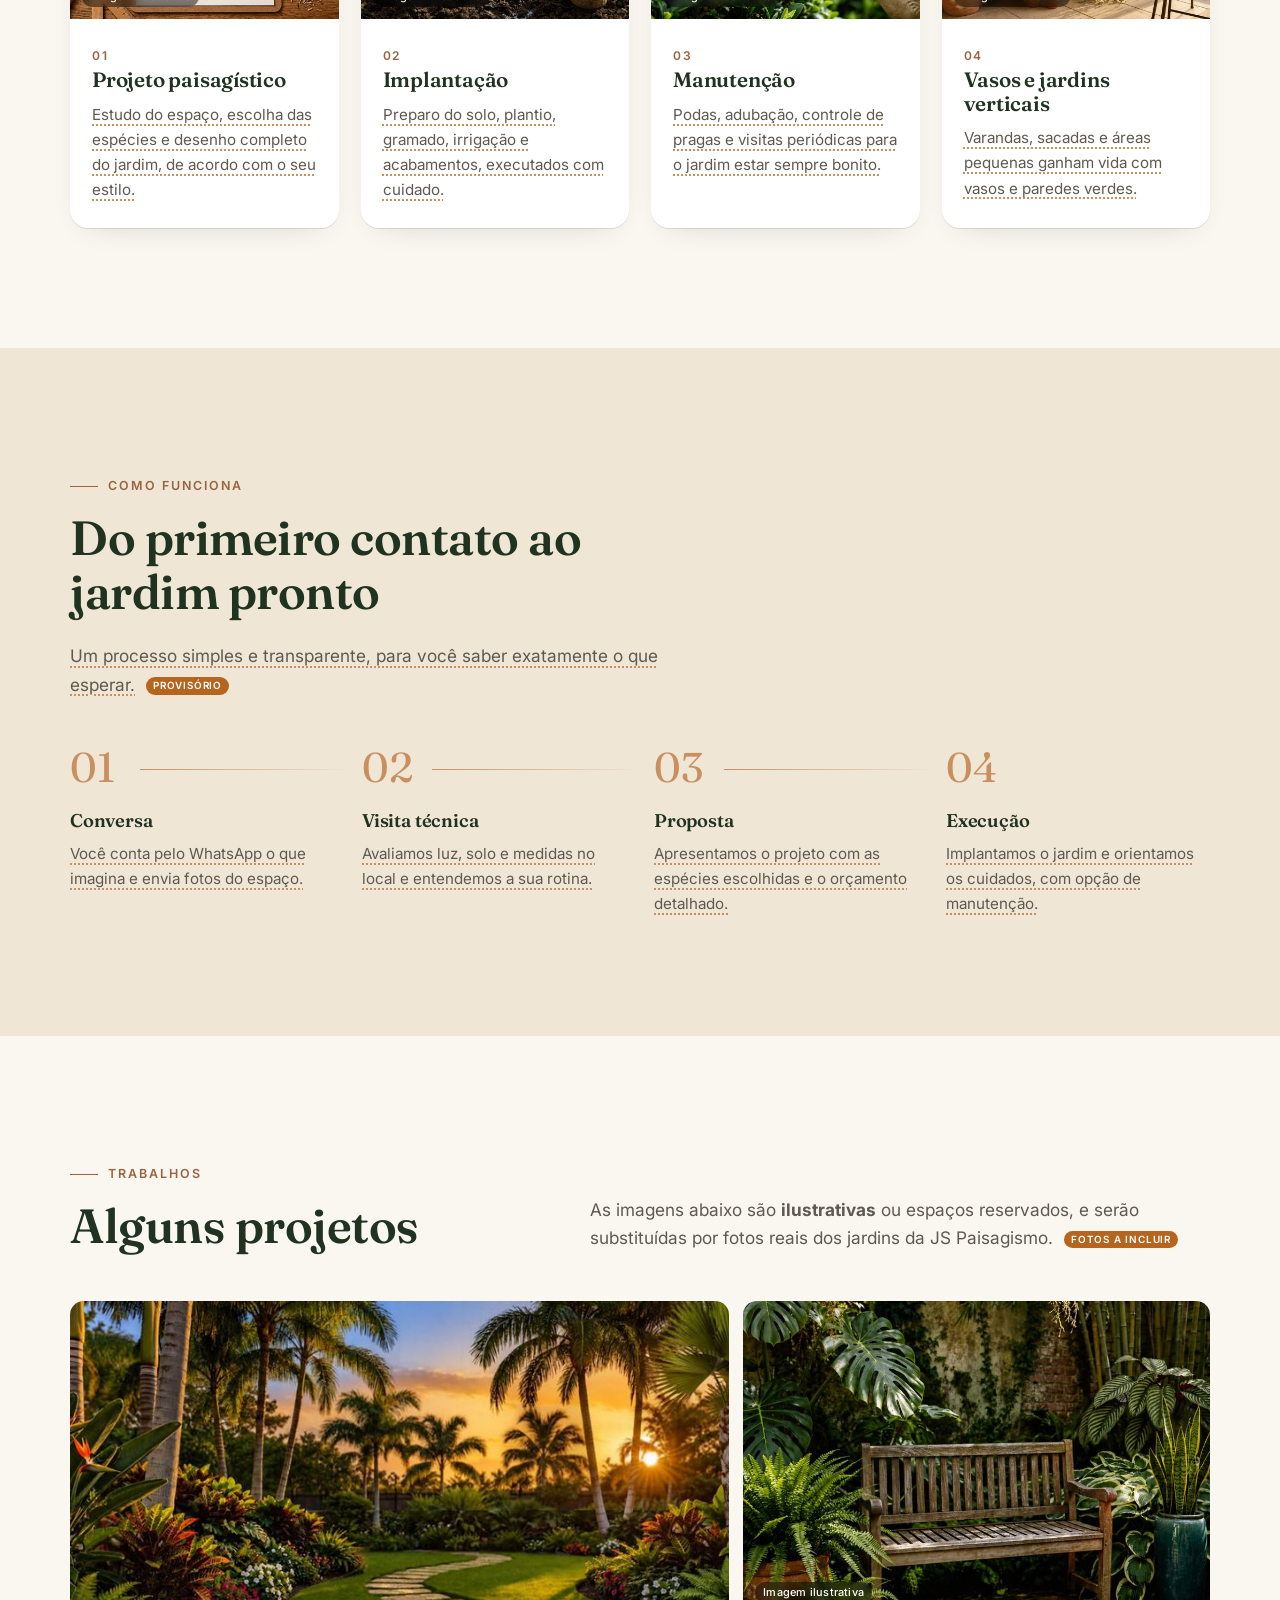
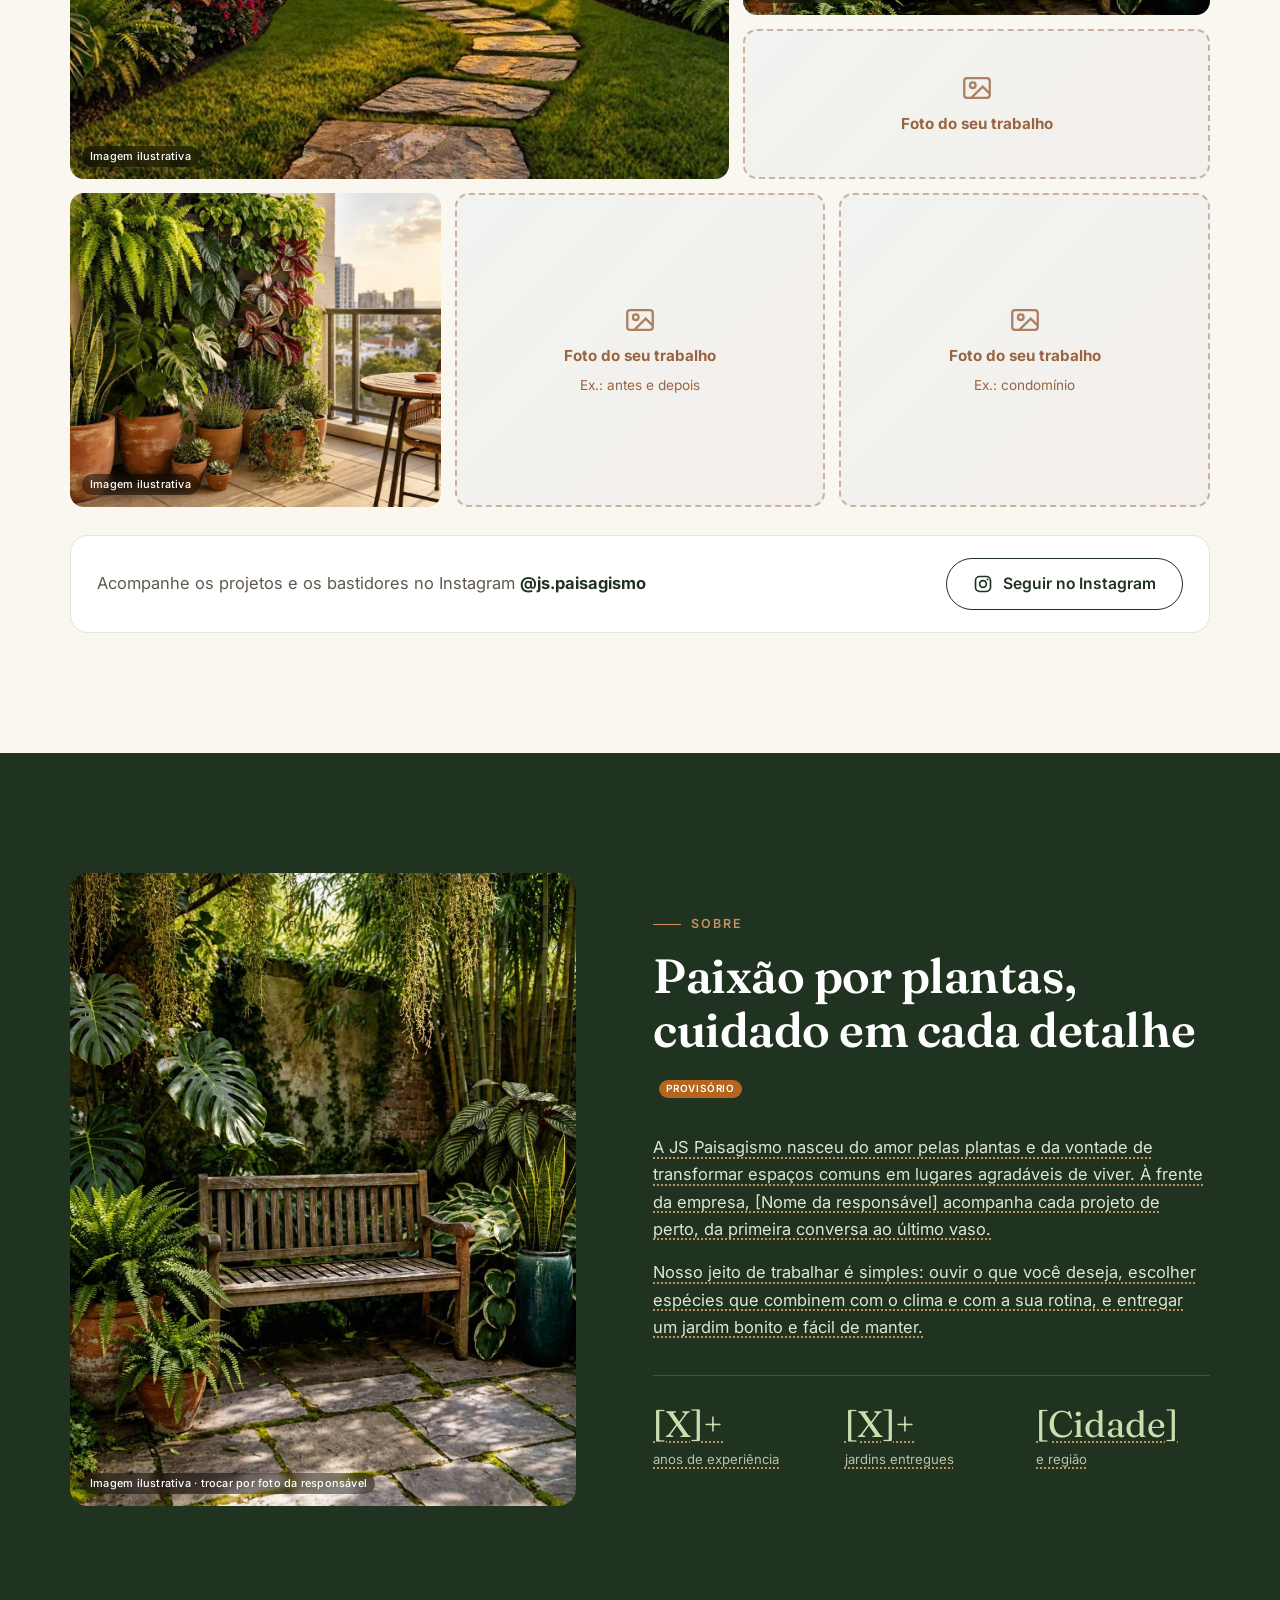
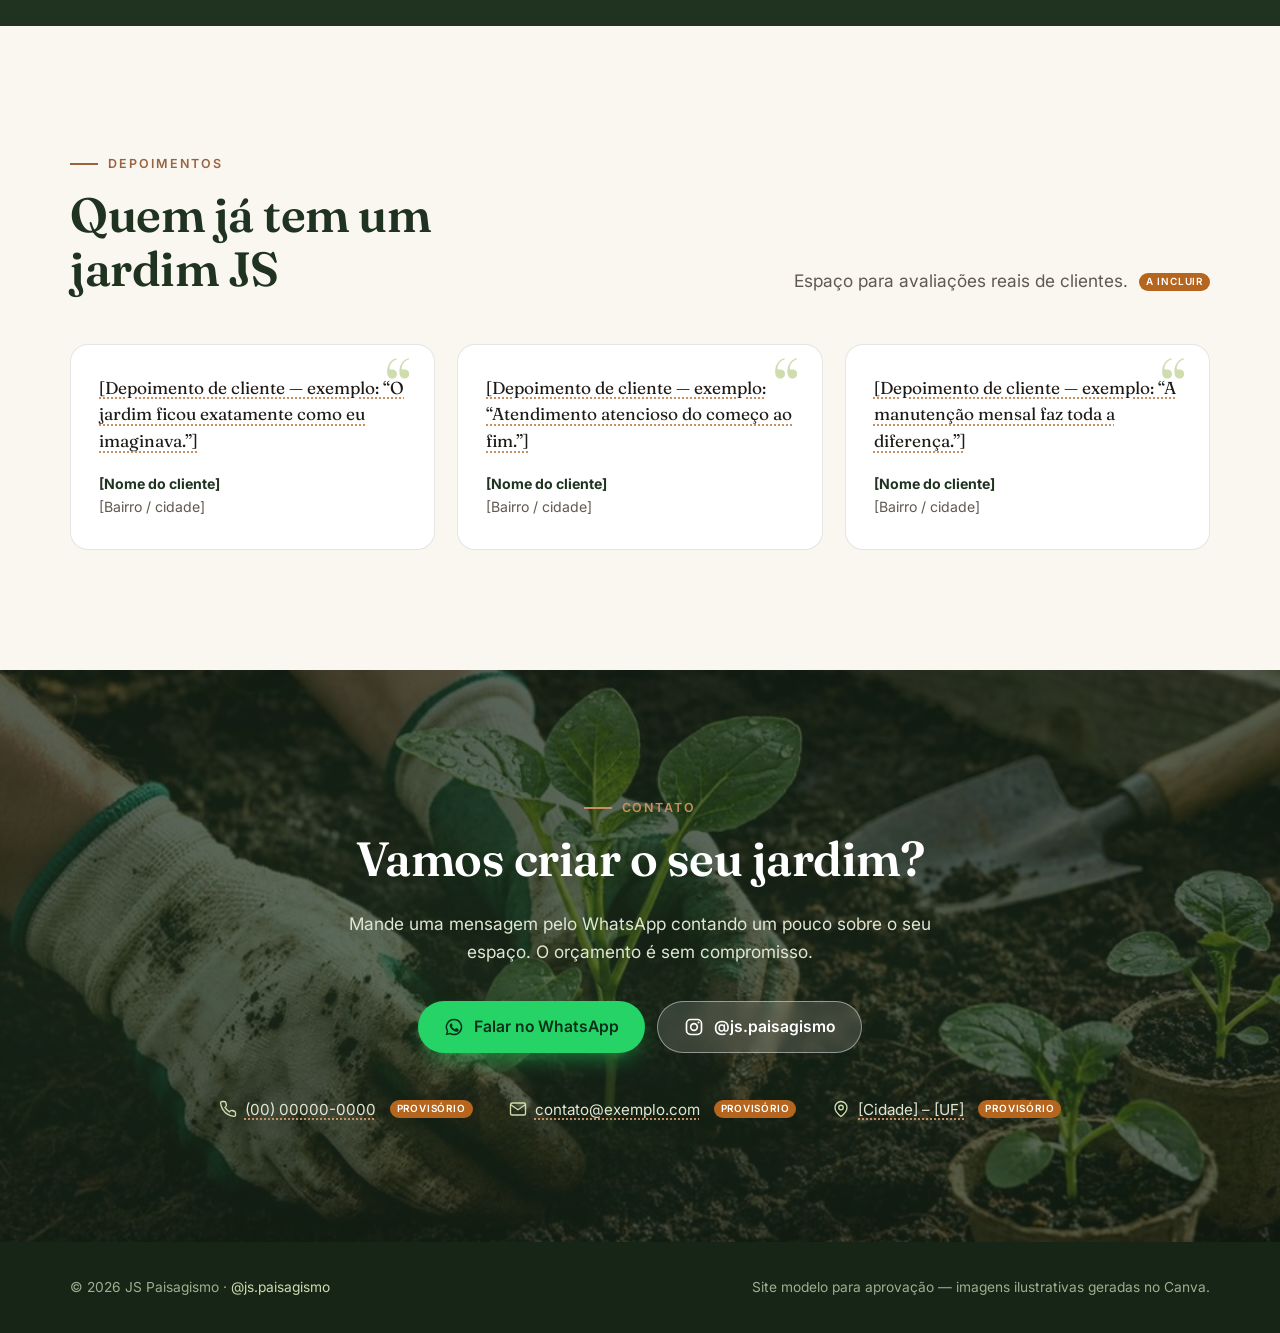
==== commit 9b3ae0db: "Redesenho profissional com imagens ilustrativas do Canva Nova abertura com foto, faixa de diferencia" ====
--- a/index.html
+++ b/index.html
@@ -5,136 +5,215 @@
 <meta name="viewport" content="width=device-width, initial-scale=1">
 <!-- SITE MODELO: noindex impede que buscadores indexem. Remover quando o site for oficial. -->
 <meta name="robots" content="noindex, nofollow">
-<title>JS Paisagismo — Projetos e jardins</title>
-<meta name="description" content="JS Paisagismo: projeto, implantação e manutenção de jardins. (Site modelo — conteúdo provisório.)">
-<meta name="theme-color" content="#2f4a2c">
-<link rel="icon" href="data:image/svg+xml,%3Csvg xmlns='http://www.w3.org/2000/svg' viewBox='0 0 32 32'%3E%3Crect width='32' height='32' rx='8' fill='%232f4a2c'/%3E%3Cpath d='M16 25c0-8 3-13 9-16-1 8-4 13-9 16zm0 0c0-6-2-10-7-12 0 6 2 10 7 12z' fill='%23c9d7a8'/%3E%3C/svg%3E">
+<title>JS Paisagismo — Projeto, implantação e manutenção de jardins</title>
+<meta name="description" content="JS Paisagismo: projeto, implantação e manutenção de jardins residenciais e comerciais.">
+<meta name="theme-color" content="#1f3320">
+<meta property="og:title" content="JS Paisagismo">
+<meta property="og:description" content="Projeto, implantação e manutenção de jardins.">
+<meta property="og:image" content="img/hero.jpg">
+<link rel="icon" href="data:image/svg+xml,%3Csvg xmlns='http://www.w3.org/2000/svg' viewBox='0 0 32 32'%3E%3Crect width='32' height='32' rx='8' fill='%231f3320'/%3E%3Cpath d='M16 25c0-8 3-13 9-16-1 8-4 13-9 16zm0 0c0-6-2-10-7-12 0 6 2 10 7 12z' fill='%23cfdcae'/%3E%3C/svg%3E">
+<link rel="preconnect" href="https://fonts.googleapis.com">
+<link rel="preconnect" href="https://fonts.gstatic.com" crossorigin>
+<link href="https://fonts.googleapis.com/css2?family=Fraunces:opsz,wght@9..144,400;9..144,600&family=Inter:wght@400;500;600&display=swap" rel="stylesheet">
+<link rel="preload" as="image" href="img/hero.jpg" imagesrcset="img/hero-960.jpg 960w, img/hero.jpg 1920w" imagesizes="100vw" fetchpriority="high">
 <style>
 :root{
-  --verde-escuro:#2f4a2c;
-  --verde:#4f7a45;
-  --verde-claro:#c9d7a8;
-  --terra:#8a5a3b;
-  --terra-claro:#d9b98f;
-  --areia:#f4ede1;
-  --creme:#fbf8f2;
-  --texto:#2a2620;
-  --texto-suave:#5e564b;
+  --floresta:#1f3320;
+  --verde:#3f6b3a;
+  --musgo:#7d9a5b;
+  --salvia:#cfdcae;
+  --terra:#9a6440;
+  --argila:#c98f5f;
+  --areia:#efe6d6;
+  --creme:#faf7f1;
+  --tinta:#1d1b17;
+  --suave:#5f594f;
+  --linha:rgba(31,51,32,.12);
   --aviso:#b5651d;
-  --raio:14px;
-  --sombra:0 6px 24px rgba(47,74,44,.10);
+  --raio:18px;
+  --sombra:0 18px 40px -18px rgba(31,51,32,.35);
+  --serif:"Fraunces",Georgia,"Times New Roman",serif;
+  --sans:"Inter",system-ui,-apple-system,"Segoe UI",Roboto,Arial,sans-serif;
 }
 *{box-sizing:border-box}
-html{scroll-behavior:smooth}
-body{margin:0;font-family:system-ui,-apple-system,"Segoe UI",Roboto,"Helvetica Neue",Arial,sans-serif;color:var(--texto);background:var(--creme);line-height:1.6;-webkit-font-smoothing:antialiased}
+html{scroll-behavior:smooth;scroll-padding-top:72px}
+body{margin:0;font-family:var(--sans);color:var(--tinta);background:var(--creme);line-height:1.65;-webkit-font-smoothing:antialiased;font-size:16.5px}
 img{max-width:100%;display:block}
-a{color:var(--verde)}
-h1,h2,h3{font-family:Georgia,"Times New Roman",serif;line-height:1.2;color:var(--verde-escuro);margin:0 0 .5em}
-h2{font-size:clamp(1.7rem,4vw,2.4rem)}
-.container{width:100%;max-width:1100px;margin:0 auto;padding:0 20px}
-section{padding:72px 0}
-
-/* Faixa de aviso de modelo */
-.faixa-modelo{background:var(--aviso);color:#fff;text-align:center;font-size:.85rem;padding:8px 16px}
-.faixa-modelo strong{font-weight:700}
-
-/* Marcação de conteúdo provisório */
-.prov{background:repeating-linear-gradient(45deg,rgba(181,101,29,.10) 0 6px,transparent 6px 12px);outline:1px dashed var(--aviso);outline-offset:3px;border-radius:4px}
-.selo{display:inline-block;font:600 .68rem/1 system-ui,sans-serif;letter-spacing:.06em;text-transform:uppercase;color:#fff;background:var(--aviso);padding:4px 7px;border-radius:999px;vertical-align:middle;margin-left:6px;white-space:nowrap}
-
-/* Cabeçalho */
-header{position:sticky;top:0;z-index:10;background:rgba(251,248,242,.94);backdrop-filter:blur(8px);border-bottom:1px solid rgba(47,74,44,.08)}
-.nav{display:flex;align-items:center;justify-content:space-between;height:64px}
-.logo{display:flex;align-items:center;gap:10px;text-decoration:none;color:var(--verde-escuro);font:700 1.15rem Georgia,serif}
-.logo svg{width:32px;height:32px}
-.menu{display:flex;gap:22px;list-style:none;margin:0;padding:0}
-.menu a{text-decoration:none;color:var(--texto);font-size:.95rem}
-.menu a:hover{color:var(--verde)}
-@media (max-width:720px){.menu{display:none}}
-
-/* Abertura */
-.abertura{position:relative;color:#fff;padding:110px 0 120px;background:
-  radial-gradient(ellipse at 80% 20%,rgba(201,215,168,.25),transparent 55%),
-  linear-gradient(160deg,var(--verde-escuro) 0%,#3c5e37 55%,var(--terra) 130%);overflow:hidden}
-.abertura::after{content:"";position:absolute;right:-60px;bottom:-60px;width:340px;height:340px;opacity:.12;background:url("data:image/svg+xml,%3Csvg xmlns='http://www.w3.org/2000/svg' viewBox='0 0 100 100'%3E%3Cpath d='M50 95C50 50 62 20 95 5 90 50 75 80 50 95zM50 95C50 62 40 40 10 30c0 32 13 55 40 65z' fill='%23fff'/%3E%3C/svg%3E") no-repeat center/contain}
-.abertura h1{color:#fff;font-size:clamp(2.4rem,7vw,4.2rem);margin-bottom:.25em}
-.abertura .sub{font-size:clamp(1.05rem,2.4vw,1.3rem);max-width:600px;color:#eef2e4;margin:0 0 32px}
-.abertura .prov{outline-color:var(--terra-claro);background:none}
+a{color:inherit}
+h1,h2,h3{font-family:var(--serif);font-weight:600;line-height:1.12;margin:0 0 .5em;letter-spacing:-.01em}
+h2{font-size:clamp(2rem,4.6vw,3rem);color:var(--floresta)}
+h3{font-size:1.3rem;color:var(--floresta)}
+p{margin:0 0 1em}
+.container{width:100%;max-width:1180px;margin:0 auto;padding:0 20px}
+section{padding:clamp(72px,10vw,120px) 0}
+.rotulo{display:inline-flex;align-items:center;gap:10px;font:600 .78rem/1 var(--sans);letter-spacing:.16em;text-transform:uppercase;color:var(--terra);margin-bottom:18px}
+.rotulo::before{content:"";width:28px;height:1.5px;background:currentColor}
+.lead{font-size:1.08rem;color:var(--suave);max-width:620px}
+
+/* ---------- Conteúdo provisório ---------- */
+.faixa-modelo{background:var(--floresta);color:#e9eedd;text-align:center;font-size:.8rem;padding:7px 16px;letter-spacing:.01em}
+.faixa-modelo b{color:#fff}
+.prov{text-decoration:underline dotted var(--argila) 1.5px;text-underline-offset:4px}
+.selo{display:inline-block;font:600 .62rem/1 var(--sans);letter-spacing:.08em;text-transform:uppercase;color:#fff;background:var(--aviso);padding:4px 7px;border-radius:999px;vertical-align:middle;margin-left:6px;white-space:nowrap;text-decoration:none}
+.ilustrativa{position:absolute;left:12px;bottom:12px;font:500 .68rem/1 var(--sans);color:#fff;background:rgba(0,0,0,.45);backdrop-filter:blur(4px);padding:5px 8px;border-radius:999px;letter-spacing:.02em}
+
+/* ---------- Cabeçalho ---------- */
+header{position:sticky;top:0;z-index:30;background:rgba(250,247,241,.9);backdrop-filter:saturate(1.4) blur(12px);border-bottom:1px solid var(--linha)}
+.nav{display:flex;align-items:center;justify-content:space-between;height:68px;gap:16px}
+.logo{display:flex;align-items:center;gap:10px;text-decoration:none;color:var(--floresta);font:600 1.25rem var(--serif)}
+.logo svg{width:34px;height:34px;flex:none}
+.logo small{display:block;font:500 .62rem/1 var(--sans);letter-spacing:.22em;text-transform:uppercase;color:var(--terra);margin-top:3px}
+.menu{display:flex;align-items:center;gap:28px;list-style:none;margin:0;padding:0}
+.menu a{text-decoration:none;font-size:.93rem;font-weight:500;color:var(--tinta);opacity:.8}
+.menu a:hover{opacity:1;color:var(--verde)}
+.menu .btn{padding:10px 18px;font-size:.9rem;opacity:1;color:#fff}
+@media (max-width:860px){.menu{display:none}}
+
+/* ---------- Botões ---------- */
+.btn{display:inline-flex;align-items:center;justify-content:center;gap:10px;padding:15px 26px;border-radius:999px;font:600 .98rem var(--sans);text-decoration:none;transition:transform .2s,box-shadow .2s,background .2s;border:0;cursor:pointer}
+.btn:hover{transform:translateY(-2px)}
+.btn svg{width:20px;height:20px;flex:none}
+.btn-whats{background:#25d366;color:#08311a;box-shadow:0 10px 24px -8px rgba(37,211,102,.6)}
+.btn-escuro{background:var(--floresta);color:#fff}
+.btn-escuro:hover{background:var(--verde)}
+.btn-vidro{background:rgba(255,255,255,.14);color:#fff;border:1px solid rgba(255,255,255,.45);backdrop-filter:blur(6px)}
+.btn-linha{background:transparent;color:var(--floresta);border:1.5px solid var(--floresta)}
+
+/* ---------- Abertura ---------- */
+.hero{position:relative;min-height:min(88vh,820px);display:flex;align-items:flex-end;color:#fff;padding:0;overflow:hidden;background:linear-gradient(160deg,#2b4a2a,#1f3320 60%,#5a3f2a)}
+.hero img.fundo{position:absolute;inset:0;width:100%;height:100%;object-fit:cover}
+.hero::before{content:"";position:absolute;inset:0;background:linear-gradient(180deg,rgba(20,32,20,.15) 0%,rgba(20,32,20,.35) 45%,rgba(16,26,16,.88) 100%),linear-gradient(90deg,rgba(16,26,16,.55),transparent 65%);z-index:1}
+.hero .container{position:relative;z-index:2;padding-bottom:clamp(48px,8vw,96px);padding-top:120px}
+.hero .rotulo{color:var(--salvia)}
+.hero h1{font-size:clamp(2.6rem,7.2vw,5.4rem);max-width:15ch;margin-bottom:.35em;font-weight:400}
+.hero h1 em{font-style:italic;color:var(--salvia)}
+.hero p{font-size:clamp(1.02rem,2vw,1.2rem);max-width:540px;color:#e6ebde;margin-bottom:32px}
 .botoes{display:flex;flex-wrap:wrap;gap:12px}
-.btn{display:inline-flex;align-items:center;gap:10px;padding:14px 24px;border-radius:999px;font-weight:600;text-decoration:none;font-size:1rem;transition:transform .15s,box-shadow .15s}
-.btn:hover{transform:translateY(-2px)}
-.btn-whats{background:#25d366;color:#0b3d1e;box-shadow:0 6px 18px rgba(37,211,102,.35)}
-.btn-whats svg,.btn-claro svg{width:22px;height:22px}
-.btn-claro{background:rgba(255,255,255,.12);color:#fff;border:1px solid rgba(255,255,255,.4)}
-
-/* Serviços */
-.intro{max-width:640px;color:var(--texto-suave);margin:0 0 40px}
-.grade-servicos{display:grid;grid-template-columns:repeat(auto-fit,minmax(240px,1fr));gap:20px}
-.card{background:#fff;border-radius:var(--raio);padding:28px 24px;box-shadow:var(--sombra);border-top:4px solid var(--verde)}
-.card:nth-child(even){border-top-color:var(--terra)}
-.card .icone{width:44px;height:44px;border-radius:12px;background:var(--areia);display:grid;place-items:center;margin-bottom:14px}
-.card .icone svg{width:24px;height:24px;stroke:var(--verde-escuro)}
-.card h3{font-size:1.2rem}
-.card p{margin:0;color:var(--texto-suave);font-size:.97rem}
-
-/* Galeria */
-.galeria{background:var(--areia)}
-.grade-fotos{display:grid;grid-template-columns:repeat(auto-fill,minmax(260px,1fr));gap:16px}
-.foto{aspect-ratio:4/3;border-radius:var(--raio);border:2px dashed var(--terra-claro);background:
-  linear-gradient(135deg,rgba(79,122,69,.12),rgba(138,90,59,.12)),#fff;
-  display:flex;flex-direction:column;align-items:center;justify-content:center;gap:8px;text-align:center;color:var(--terra);padding:16px}
-.foto svg{width:42px;height:42px;stroke:var(--terra);opacity:.8}
-.foto strong{font-size:1rem}
-.foto span{font-size:.82rem;color:var(--texto-suave)}
-.grade-fotos .foto:first-child{grid-column:span 2;aspect-ratio:auto;min-height:260px}
-@media (max-width:600px){.grade-fotos .foto:first-child{grid-column:auto;aspect-ratio:4/3;min-height:0}}
-
-/* Sobre */
-.sobre-grade{display:grid;grid-template-columns:1fr 1.2fr;gap:48px;align-items:center}
-@media (max-width:820px){.sobre-grade{grid-template-columns:1fr;gap:28px}}
-.sobre-grade .foto{aspect-ratio:1/1;max-width:420px;width:100%}
-.sobre p{color:var(--texto-suave)}
-.numeros{display:flex;flex-wrap:wrap;gap:28px;margin-top:24px}
-.numeros div{min-width:110px}
-.numeros b{display:block;font:700 2rem Georgia,serif;color:var(--terra)}
-.numeros small{color:var(--texto-suave)}
-
-/* Contato */
-.contato{background:var(--verde-escuro);color:#e7ecdc;text-align:center}
-.contato h2{color:#fff}
-.contato .intro{margin:0 auto 32px;color:#d4dcc4}
+.hero .ilustrativa{left:auto;right:16px;bottom:16px;z-index:2}
+
+/* ---------- Diferenciais ---------- */
+.diferenciais{padding:0;background:var(--floresta);color:#e6ebde}
+.diferenciais ul{list-style:none;margin:0;padding:28px 0;display:grid;grid-template-columns:repeat(4,1fr);gap:24px}
+.diferenciais li{display:flex;gap:14px;align-items:flex-start;font-size:.93rem;line-height:1.45}
+.diferenciais svg{width:26px;height:26px;stroke:var(--salvia);flex:none;margin-top:2px}
+.diferenciais b{display:block;color:#fff;font-weight:600;margin-bottom:2px}
+@media (max-width:900px){.diferenciais ul{grid-template-columns:1fr 1fr}}
+@media (max-width:520px){.diferenciais ul{grid-template-columns:1fr;gap:18px}}
+
+/* ---------- Serviços ---------- */
+.cab-secao{display:flex;flex-wrap:wrap;justify-content:space-between;align-items:flex-end;gap:24px;margin-bottom:48px}
+.cab-secao h2{margin:0;max-width:16ch}
+.cab-secao .lead{margin:0}
+.servicos{display:grid;grid-template-columns:repeat(4,1fr);gap:22px}
+@media (max-width:1000px){.servicos{grid-template-columns:1fr 1fr}}
+@media (max-width:560px){.servicos{grid-template-columns:1fr}}
+.servico{background:#fff;border-radius:var(--raio);overflow:hidden;box-shadow:0 1px 0 var(--linha),0 10px 30px -20px rgba(31,51,32,.3);display:flex;flex-direction:column;transition:transform .25s,box-shadow .25s}
+.servico:hover{transform:translateY(-4px);box-shadow:var(--sombra)}
+.servico figure{margin:0;position:relative;aspect-ratio:4/3;overflow:hidden;background:linear-gradient(135deg,#dfe7cc,#e9dccb)}
+.servico figure img{width:100%;height:100%;object-fit:cover;transition:transform .6s}
+.servico:hover figure img{transform:scale(1.05)}
+.servico .corpo{padding:22px 22px 26px}
+.servico .num{font:600 .75rem var(--sans);letter-spacing:.14em;color:var(--terra)}
+.servico p{color:var(--suave);font-size:.95rem;margin:0}
+
+/* ---------- Como funciona ---------- */
+.processo{background:var(--areia)}
+.passos{display:grid;grid-template-columns:repeat(4,1fr);gap:28px;counter-reset:p;margin-top:12px}
+@media (max-width:900px){.passos{grid-template-columns:1fr 1fr}}
+@media (max-width:520px){.passos{grid-template-columns:1fr}}
+.passo{position:relative;padding-top:64px}
+.passo::before{counter-increment:p;content:"0" counter(p);position:absolute;top:0;left:0;font:400 2.6rem/1 var(--serif);color:var(--argila)}
+.passo::after{content:"";position:absolute;top:22px;left:70px;right:-14px;height:1px;background:linear-gradient(90deg,var(--argila),transparent)}
+.passo:last-child::after{display:none}
+@media (max-width:900px){.passo::after{display:none}}
+.passo h3{font-size:1.15rem}
+.passo p{color:var(--suave);font-size:.95rem;margin:0}
+
+/* ---------- Trabalhos ---------- */
+.galeria{display:grid;grid-template-columns:repeat(12,1fr);grid-auto-rows:150px;gap:14px}
+.galeria > *{position:relative;border-radius:14px;overflow:hidden;margin:0;background:linear-gradient(135deg,#dfe7cc,#e9dccb)}
+.galeria img{width:100%;height:100%;object-fit:cover;transition:transform .6s}
+.galeria figure:hover img{transform:scale(1.04)}
+.g1{grid-column:span 7;grid-row:span 3}
+.g2{grid-column:span 5;grid-row:span 2}
+.g3{grid-column:span 5;grid-row:span 1}
+.g4{grid-column:span 4;grid-row:span 2}
+.g5{grid-column:span 4;grid-row:span 2}
+.g6{grid-column:span 4;grid-row:span 2}
+@media (max-width:760px){.galeria{grid-template-columns:1fr 1fr;grid-auto-rows:170px}.galeria > *{grid-column:span 1 !important;grid-row:span 1 !important}.galeria .g1{grid-column:span 2 !important;grid-row:span 2 !important}}
+.vaga{border:2px dashed rgba(154,100,64,.45);background:linear-gradient(135deg,rgba(63,107,58,.08),rgba(154,100,64,.10)),#fff !important;display:flex;flex-direction:column;align-items:center;justify-content:center;gap:6px;text-align:center;color:var(--terra);padding:14px;font-size:.85rem}
+.vaga svg{width:34px;height:34px;stroke:var(--terra);opacity:.8}
+.vaga b{font-size:.95rem}
+.insta-cta{display:flex;flex-wrap:wrap;align-items:center;justify-content:space-between;gap:16px;margin-top:28px;padding:22px 26px;border-radius:var(--raio);background:#fff;border:1px solid var(--linha)}
+.insta-cta p{margin:0;color:var(--suave)}
+.insta-cta b{color:var(--floresta)}
+
+/* ---------- Sobre ---------- */
+.sobre{background:var(--floresta);color:#dfe6d2;overflow:hidden}
+.sobre h2{color:#fff}
+.sobre .rotulo{color:var(--argila)}
+.sobre-grade{display:grid;grid-template-columns:1fr 1.1fr;gap:clamp(32px,6vw,80px);align-items:center}
+@media (max-width:860px){.sobre-grade{grid-template-columns:1fr}}
+.sobre figure{margin:0;position:relative;border-radius:var(--raio);overflow:hidden;aspect-ratio:4/5;max-height:640px;background:linear-gradient(135deg,#2f4a2c,#5a3f2a)}
+.sobre figure img{width:100%;height:100%;object-fit:cover}
+.numeros{display:grid;grid-template-columns:repeat(3,1fr);gap:18px;margin-top:34px;padding-top:28px;border-top:1px solid rgba(255,255,255,.15)}
+.numeros b{display:block;font:400 2.3rem/1.1 var(--serif);color:var(--salvia)}
+.numeros small{font-size:.82rem;color:#b9c4a9}
+
+/* ---------- Depoimentos ---------- */
+.depo-grade{display:grid;grid-template-columns:repeat(3,1fr);gap:22px}
+@media (max-width:900px){.depo-grade{grid-template-columns:1fr}}
+.depo{margin:0;background:#fff;border-radius:var(--raio);padding:30px 28px;border:1px solid var(--linha);position:relative}
+.depo::before{content:"“";position:absolute;top:6px;right:22px;font:400 5rem/1 var(--serif);color:var(--salvia)}
+.depo p{font:400 1.08rem/1.55 var(--serif);color:var(--tinta)}
+.depo footer{font-size:.88rem;color:var(--suave)}
+.depo footer b{color:var(--floresta);display:block}
+
+/* ---------- Contato ---------- */
+.contato{position:relative;color:#fff;background:var(--floresta);overflow:hidden}
+.contato img.fundo{position:absolute;inset:0;width:100%;height:100%;object-fit:cover;opacity:.28}
+.contato::before{content:"";position:absolute;inset:0;background:radial-gradient(ellipse at 30% 50%,rgba(31,51,32,.5),rgba(20,32,20,.92))}
+.contato .container{position:relative;z-index:1;text-align:center}
+.contato h2{color:#fff;max-width:18ch;margin-left:auto;margin-right:auto}
+.contato .lead{color:#dfe6d2;margin:0 auto 34px}
 .contato .botoes{justify-content:center}
-.dados{list-style:none;padding:0;margin:36px auto 0;display:flex;flex-wrap:wrap;justify-content:center;gap:12px 32px;font-size:.97rem}
-.dados .prov{outline-color:var(--terra-claro);background:none}
-
-footer{background:#243a22;color:#a9b69a;text-align:center;font-size:.85rem;padding:24px 16px}
-footer p{margin:4px 0}
-
-/* Botão flutuante WhatsApp (celular) */
-.whats-flutuante{position:fixed;right:18px;bottom:18px;width:58px;height:58px;border-radius:50%;background:#25d366;display:grid;place-items:center;box-shadow:0 6px 20px rgba(0,0,0,.25);z-index:20}
+.dados{list-style:none;padding:0;margin:44px auto 0;display:flex;flex-wrap:wrap;justify-content:center;gap:14px 36px;font-size:.95rem;color:#dfe6d2}
+.dados li{display:flex;align-items:center;gap:8px}
+.dados svg{width:18px;height:18px;stroke:var(--salvia)}
+
+footer.rodape{background:#162516;color:#9fae90;font-size:.86rem;padding:34px 0}
+.rodape .container{display:flex;flex-wrap:wrap;justify-content:space-between;align-items:center;gap:12px}
+.rodape a{color:var(--salvia);text-decoration:none}
+
+/* ---------- WhatsApp flutuante ---------- */
+.whats-flutuante{position:fixed;right:18px;bottom:18px;width:58px;height:58px;border-radius:50%;background:#25d366;color:#fff;display:grid;place-items:center;box-shadow:0 10px 26px rgba(0,0,0,.28);z-index:40;transition:transform .2s}
+.whats-flutuante:hover{transform:scale(1.06)}
 .whats-flutuante svg{width:30px;height:30px}
 
-@media (prefers-reduced-motion:reduce){html{scroll-behavior:auto}.btn{transition:none}}
+/* ---------- Animação de entrada ---------- */
+.js .revela{opacity:0;transform:translateY(24px);transition:opacity .8s ease,transform .8s ease}
+.js .revela.visivel{opacity:1;transform:none}
+@media (prefers-reduced-motion:reduce){html{scroll-behavior:auto}.js .revela{opacity:1;transform:none;transition:none}}
 </style>
+<script>document.documentElement.classList.add("js")</script>
 </head>
 <body>
 
-<div class="faixa-modelo" role="note">
-  <strong>Site modelo.</strong> Textos e contatos destacados com <span class="selo" style="margin:0">provisório</span> são exemplos e serão trocados.
-</div>
+<div class="faixa-modelo" role="note"><b>Site modelo para aprovação.</b> Itens com <span class="selo" style="margin:0 2px">provisório</span> ou sublinhado pontilhado são exemplos.</div>
 
 <header>
   <div class="container nav">
     <a class="logo" href="#inicio" aria-label="JS Paisagismo — início">
-      <svg viewBox="0 0 32 32" aria-hidden="true"><rect width="32" height="32" rx="8" fill="#2f4a2c"/><path d="M16 25c0-8 3-13 9-16-1 8-4 13-9 16zm0 0c0-6-2-10-7-12 0 6 2 10 7 12z" fill="#c9d7a8"/></svg>
-      JS Paisagismo
+      <svg viewBox="0 0 32 32" aria-hidden="true"><rect width="32" height="32" rx="9" fill="#1f3320"/><path d="M16 25c0-8 3-13 9-16-1 8-4 13-9 16zm0 0c0-6-2-10-7-12 0 6 2 10 7 12z" fill="#cfdcae"/></svg>
+      <span>JS Paisagismo<small>Projetos &amp; jardins</small></span>
     </a>
     <nav aria-label="Seções">
       <ul class="menu">
         <li><a href="#servicos">Serviços</a></li>
+        <li><a href="#como-funciona">Como funciona</a></li>
         <li><a href="#trabalhos">Trabalhos</a></li>
         <li><a href="#sobre">Sobre</a></li>
-        <li><a href="#contato">Contato</a></li>
+        <li><a class="btn btn-escuro js-whats" href="#" target="_blank" rel="noopener">Orçamento</a></li>
       </ul>
     </nav>
   </div>
@@ -142,65 +221,95 @@
 
 <main>
   <!-- ABERTURA -->
-  <section class="abertura" id="inicio">
-    <div class="container">
-      <h1>JS Paisagismo</h1>
-      <p class="sub"><span class="prov">Jardins pensados para o seu espaço — do projeto ao cuidado do dia a dia.</span> <span class="selo">provisório</span></p>
+  <section class="hero" id="inicio">
+    <img class="fundo" src="img/hero.jpg" srcset="img/hero-960.jpg 960w, img/hero.jpg 1920w" sizes="100vw" alt="Jardim residencial com gramado, caminho de pedras e vegetação tropical" fetchpriority="high">
+    <span class="ilustrativa">Imagem ilustrativa</span>
+    <div class="container">
+      <span class="rotulo">Paisagismo residencial e comercial</span>
+      <h1>Jardins que <em>transformam</em> o seu espaço</h1>
+      <p><span class="prov">Do projeto ao cuidado do dia a dia, criamos áreas verdes bonitas, funcionais e fáceis de manter.</span> <span class="selo">provisório</span></p>
       <div class="botoes">
-        <a class="btn btn-whats js-whats" href="#" target="_blank" rel="noopener">
-          <svg viewBox="0 0 24 24" aria-hidden="true"><path fill="currentColor" d="M12 2a10 10 0 0 0-8.6 15.1L2 22l5-1.3A10 10 0 1 0 12 2zm0 18.2c-1.5 0-3-.4-4.3-1.2l-.3-.2-3 .8.8-2.9-.2-.3A8.2 8.2 0 1 1 12 20.2zm4.5-6.1c-.2-.1-1.5-.7-1.7-.8-.2-.1-.4-.1-.6.1l-.8 1c-.1.2-.3.2-.5.1a6.7 6.7 0 0 1-3.3-2.9c-.3-.4.2-.4.7-1.3.1-.2 0-.3 0-.4l-.8-1.8c-.2-.5-.4-.4-.6-.4h-.5a1 1 0 0 0-.7.3c-.2.3-.9.9-.9 2.2s1 2.6 1.1 2.7c.1.2 1.9 2.9 4.6 4.1 1.7.7 2.4.8 3.2.7.5-.1 1.5-.6 1.8-1.2.2-.6.2-1.1.1-1.2l-.4-.2z"/></svg>
-          Pedir orçamento no WhatsApp
-        </a>
-        <a class="btn btn-claro" href="#trabalhos">Ver trabalhos</a>
-      </div>
+        <a class="btn btn-whats js-whats" href="#" target="_blank" rel="noopener"><svg viewBox="0 0 24 24" aria-hidden="true"><use href="#i-whats"/></svg>Pedir orçamento</a>
+        <a class="btn btn-vidro" href="#trabalhos">Ver trabalhos</a>
+      </div>
+    </div>
+  </section>
+
+  <!-- DIFERENCIAIS -->
+  <section class="diferenciais" aria-label="Diferenciais">
+    <div class="container">
+      <ul>
+        <li><svg viewBox="0 0 24 24" fill="none" stroke-width="1.6" stroke-linecap="round" stroke-linejoin="round" aria-hidden="true"><path d="M12 22V12"/><path d="M12 12C12 7 15 4 20 3c0 5-3 8-8 9z"/><path d="M12 15c0-4-2-6-7-7 0 4 2 6 7 7z"/></svg><span><b>Projeto sob medida</b><span class="prov">Plantas certas para o seu clima e rotina</span></span></li>
+        <li><svg viewBox="0 0 24 24" fill="none" stroke-width="1.6" stroke-linecap="round" stroke-linejoin="round" aria-hidden="true"><path d="M17 20v-2a4 4 0 0 0-4-4H7a4 4 0 0 0-4 4v2"/><circle cx="10" cy="7" r="4"/><path d="M21 20v-2a4 4 0 0 0-3-3.9"/></svg><span><b>Atendimento próximo</b><span class="prov">Acompanhamento do início ao fim</span></span></li>
+        <li><svg viewBox="0 0 24 24" fill="none" stroke-width="1.6" stroke-linecap="round" stroke-linejoin="round" aria-hidden="true"><path d="M9 11l3 3L22 4"/><path d="M21 12v7a2 2 0 0 1-2 2H5a2 2 0 0 1-2-2V5a2 2 0 0 1 2-2h11"/></svg><span><b>Orçamento sem compromisso</b><span class="prov">Visita técnica para avaliar o espaço</span></span></li>
+        <li><svg viewBox="0 0 24 24" fill="none" stroke-width="1.6" stroke-linecap="round" stroke-linejoin="round" aria-hidden="true"><path d="M20 10c0 6-8 12-8 12s-8-6-8-12a8 8 0 0 1 16 0z"/><circle cx="12" cy="10" r="3"/></svg><span><b class="prov">[Cidade] e região</b><span>Área de atendimento <span class="selo">provisório</span></span></span></li>
+      </ul>
     </div>
   </section>
 
   <!-- SERVIÇOS -->
   <section id="servicos">
     <div class="container">
-      <h2>Serviços</h2>
-      <p class="intro"><span class="prov">Atendemos casas, condomínios e pequenos comércios, com soluções sob medida para cada espaço e orçamento.</span> <span class="selo">provisório</span></p>
-      <div class="grade-servicos">
-        <article class="card">
-          <div class="icone"><svg viewBox="0 0 24 24" fill="none" stroke-width="1.8" stroke-linecap="round" stroke-linejoin="round" aria-hidden="true"><path d="M3 21h18M5 21V8l7-5 7 5v13"/><path d="M9 21v-6h6v6"/></svg></div>
-          <h3>Projeto paisagístico</h3>
-          <p class="prov">Estudo do espaço, escolha das plantas e desenho do jardim de acordo com o seu estilo.</p>
+      <div class="cab-secao revela">
+        <div><span class="rotulo">Serviços</span><h2>Tudo o que o seu jardim precisa</h2></div>
+        <p class="lead"><span class="prov">Atendemos casas, condomínios e empresas, com soluções pensadas para cada espaço e orçamento.</span> <span class="selo">provisório</span></p>
+      </div>
+      <div class="servicos">
+        <article class="servico revela">
+          <figure><img src="img/projeto.jpg" alt="Projeto de jardim desenhado à mão" loading="lazy" width="800" height="600"><span class="ilustrativa">Imagem ilustrativa</span></figure>
+          <div class="corpo"><span class="num">01</span><h3>Projeto paisagístico</h3><p class="prov">Estudo do espaço, escolha das espécies e desenho completo do jardim, de acordo com o seu estilo.</p></div>
         </article>
-        <article class="card">
-          <div class="icone"><svg viewBox="0 0 24 24" fill="none" stroke-width="1.8" stroke-linecap="round" stroke-linejoin="round" aria-hidden="true"><path d="M12 22V12"/><path d="M12 12C12 7 15 4 20 3c0 5-3 8-8 9z"/><path d="M12 15c0-4-2-6-7-7 0 4 2 6 7 7z"/></svg></div>
-          <h3>Implantação de jardins</h3>
-          <p class="prov">Preparo do solo, plantio, gramado e acabamentos, com equipe própria.</p>
+        <article class="servico revela">
+          <figure><img src="img/implantacao.jpg" alt="Mãos com luvas plantando mudas em terra adubada" loading="lazy" width="800" height="600"><span class="ilustrativa">Imagem ilustrativa</span></figure>
+          <div class="corpo"><span class="num">02</span><h3>Implantação</h3><p class="prov">Preparo do solo, plantio, gramado, irrigação e acabamentos, executados com cuidado.</p></div>
         </article>
-        <article class="card">
-          <div class="icone"><svg viewBox="0 0 24 24" fill="none" stroke-width="1.8" stroke-linecap="round" stroke-linejoin="round" aria-hidden="true"><path d="M14 4l6 6-9 9H5v-6z"/><path d="M12 6l6 6"/></svg></div>
-          <h3>Manutenção</h3>
-          <p class="prov">Podas, adubação, controle de pragas e visitas periódicas para manter tudo bonito.</p>
+        <article class="servico revela">
+          <figure><img src="img/manutencao.jpg" alt="Tesoura de poda aparando um arbusto" loading="lazy" width="800" height="600"><span class="ilustrativa">Imagem ilustrativa</span></figure>
+          <div class="corpo"><span class="num">03</span><h3>Manutenção</h3><p class="prov">Podas, adubação, controle de pragas e visitas periódicas para o jardim estar sempre bonito.</p></div>
         </article>
-        <article class="card">
-          <div class="icone"><svg viewBox="0 0 24 24" fill="none" stroke-width="1.8" stroke-linecap="round" stroke-linejoin="round" aria-hidden="true"><rect x="4" y="9" width="16" height="11" rx="2"/><path d="M8 9V6a4 4 0 0 1 8 0v3"/></svg></div>
-          <h3>Vasos e áreas pequenas</h3>
-          <p class="prov">Varandas, sacadas e jardins verticais para quem tem pouco espaço.</p>
+        <article class="servico revela">
+          <figure><img src="img/vertical.jpg" alt="Varanda com jardim vertical e vasos de terracota" loading="lazy" width="800" height="600"><span class="ilustrativa">Imagem ilustrativa</span></figure>
+          <div class="corpo"><span class="num">04</span><h3>Vasos e jardins verticais</h3><p class="prov">Varandas, sacadas e áreas pequenas ganham vida com vasos e paredes verdes.</p></div>
         </article>
       </div>
     </div>
   </section>
 
-  <!-- GALERIA -->
-  <section class="galeria" id="trabalhos">
-    <div class="container">
-      <h2>Trabalhos</h2>
-      <p class="intro">Alguns jardins que já fizemos. <span class="selo">fotos a incluir</span><br>Veja mais no Instagram: <a href="https://www.instagram.com/js.paisagismo/" target="_blank" rel="noopener">@js.paisagismo</a></p>
-      <div class="grade-fotos">
-        <!-- Para trocar: substitua cada <div class="foto">…</div> por <img class="foto" src="fotos/nome.jpg" alt="descrição" loading="lazy" style="object-fit:cover;border:0;padding:0"> -->
-        <div class="foto" role="img" aria-label="Espaço reservado para foto"><svg viewBox="0 0 24 24" fill="none" stroke-width="1.6" aria-hidden="true"><rect x="3" y="5" width="18" height="14" rx="2"/><circle cx="9" cy="10" r="2"/><path d="M21 16l-5-5-8 8"/></svg><strong>Foto do seu trabalho</strong><span>Destaque — jardim principal</span></div>
-        <div class="foto" role="img" aria-label="Espaço reservado para foto"><svg viewBox="0 0 24 24" fill="none" stroke-width="1.6" aria-hidden="true"><rect x="3" y="5" width="18" height="14" rx="2"/><circle cx="9" cy="10" r="2"/><path d="M21 16l-5-5-8 8"/></svg><strong>Foto do seu trabalho</strong><span>Ex.: jardim residencial</span></div>
-        <div class="foto" role="img" aria-label="Espaço reservado para foto"><svg viewBox="0 0 24 24" fill="none" stroke-width="1.6" aria-hidden="true"><rect x="3" y="5" width="18" height="14" rx="2"/><circle cx="9" cy="10" r="2"/><path d="M21 16l-5-5-8 8"/></svg><strong>Foto do seu trabalho</strong><span>Ex.: antes e depois</span></div>
-        <div class="foto" role="img" aria-label="Espaço reservado para foto"><svg viewBox="0 0 24 24" fill="none" stroke-width="1.6" aria-hidden="true"><rect x="3" y="5" width="18" height="14" rx="2"/><circle cx="9" cy="10" r="2"/><path d="M21 16l-5-5-8 8"/></svg><strong>Foto do seu trabalho</strong><span>Ex.: área de lazer</span></div>
-        <div class="foto" role="img" aria-label="Espaço reservado para foto"><svg viewBox="0 0 24 24" fill="none" stroke-width="1.6" aria-hidden="true"><rect x="3" y="5" width="18" height="14" rx="2"/><circle cx="9" cy="10" r="2"/><path d="M21 16l-5-5-8 8"/></svg><strong>Foto do seu trabalho</strong><span>Ex.: varanda ou vasos</span></div>
-        <div class="foto" role="img" aria-label="Espaço reservado para foto"><svg viewBox="0 0 24 24" fill="none" stroke-width="1.6" aria-hidden="true"><rect x="3" y="5" width="18" height="14" rx="2"/><circle cx="9" cy="10" r="2"/><path d="M21 16l-5-5-8 8"/></svg><strong>Foto do seu trabalho</strong><span>Ex.: condomínio</span></div>
-        <div class="foto" role="img" aria-label="Espaço reservado para foto"><svg viewBox="0 0 24 24" fill="none" stroke-width="1.6" aria-hidden="true"><rect x="3" y="5" width="18" height="14" rx="2"/><circle cx="9" cy="10" r="2"/><path d="M21 16l-5-5-8 8"/></svg><strong>Foto do seu trabalho</strong><span>Ex.: detalhe de plantas</span></div>
-        <div class="foto" role="img" aria-label="Espaço reservado para foto"><svg viewBox="0 0 24 24" fill="none" stroke-width="1.6" aria-hidden="true"><rect x="3" y="5" width="18" height="14" rx="2"/><circle cx="9" cy="10" r="2"/><path d="M21 16l-5-5-8 8"/></svg><strong>Foto do seu trabalho</strong><span>Ex.: jardim de entrada</span></div>
+  <!-- COMO FUNCIONA -->
+  <section class="processo" id="como-funciona">
+    <div class="container">
+      <div class="cab-secao revela">
+        <div><span class="rotulo">Como funciona</span><h2>Do primeiro contato ao jardim pronto</h2></div>
+        <p class="lead"><span class="prov">Um processo simples e transparente, para você saber exatamente o que esperar.</span> <span class="selo">provisório</span></p>
+      </div>
+      <div class="passos">
+        <div class="passo revela"><h3>Conversa</h3><p class="prov">Você conta pelo WhatsApp o que imagina e envia fotos do espaço.</p></div>
+        <div class="passo revela"><h3>Visita técnica</h3><p class="prov">Avaliamos luz, solo e medidas no local e entendemos a sua rotina.</p></div>
+        <div class="passo revela"><h3>Proposta</h3><p class="prov">Apresentamos o projeto com as espécies escolhidas e o orçamento detalhado.</p></div>
+        <div class="passo revela"><h3>Execução</h3><p class="prov">Implantamos o jardim e orientamos os cuidados, com opção de manutenção.</p></div>
+      </div>
+    </div>
+  </section>
+
+  <!-- TRABALHOS -->
+  <section id="trabalhos">
+    <div class="container">
+      <div class="cab-secao revela">
+        <div><span class="rotulo">Trabalhos</span><h2>Alguns projetos</h2></div>
+        <p class="lead">As imagens abaixo são <b>ilustrativas</b> ou espaços reservados, e serão substituídas por fotos reais dos jardins da JS Paisagismo. <span class="selo">fotos a incluir</span></p>
+      </div>
+      <!-- Para trocar: substitua o src de cada <img> (ou cada <div class="vaga">) por uma foto real em img/ e remova o selo "Imagem ilustrativa". -->
+      <div class="galeria revela">
+        <figure class="g1"><img src="img/hero-960.jpg" alt="Jardim residencial (imagem ilustrativa)" loading="lazy"><span class="ilustrativa">Imagem ilustrativa</span></figure>
+        <figure class="g2"><img src="img/sobre.jpg" alt="Canto de jardim com banco (imagem ilustrativa)" loading="lazy"><span class="ilustrativa">Imagem ilustrativa</span></figure>
+        <div class="vaga g3" role="img" aria-label="Espaço para foto"><svg viewBox="0 0 24 24" fill="none" stroke-width="1.6" aria-hidden="true"><rect x="3" y="5" width="18" height="14" rx="2"/><circle cx="9" cy="10" r="2"/><path d="M21 16l-5-5-8 8"/></svg><b>Foto do seu trabalho</b></div>
+        <figure class="g4"><img src="img/vertical.jpg" alt="Jardim vertical em varanda (imagem ilustrativa)" loading="lazy"><span class="ilustrativa">Imagem ilustrativa</span></figure>
+        <div class="vaga g5" role="img" aria-label="Espaço para foto"><svg viewBox="0 0 24 24" fill="none" stroke-width="1.6" aria-hidden="true"><rect x="3" y="5" width="18" height="14" rx="2"/><circle cx="9" cy="10" r="2"/><path d="M21 16l-5-5-8 8"/></svg><b>Foto do seu trabalho</b><span>Ex.: antes e depois</span></div>
+        <div class="vaga g6" role="img" aria-label="Espaço para foto"><svg viewBox="0 0 24 24" fill="none" stroke-width="1.6" aria-hidden="true"><rect x="3" y="5" width="18" height="14" rx="2"/><circle cx="9" cy="10" r="2"/><path d="M21 16l-5-5-8 8"/></svg><b>Foto do seu trabalho</b><span>Ex.: condomínio</span></div>
+      </div>
+      <div class="insta-cta revela">
+        <p>Acompanhe os projetos e os bastidores no Instagram <b>@js.paisagismo</b></p>
+        <a class="btn btn-linha" href="https://www.instagram.com/js.paisagismo/" target="_blank" rel="noopener"><svg viewBox="0 0 24 24" aria-hidden="true"><use href="#i-insta"/></svg>Seguir no Instagram</a>
       </div>
     </div>
   </section>
@@ -208,12 +317,13 @@
   <!-- SOBRE -->
   <section class="sobre" id="sobre">
     <div class="container sobre-grade">
-      <div class="foto" role="img" aria-label="Espaço reservado para foto"><svg viewBox="0 0 24 24" fill="none" stroke-width="1.6" aria-hidden="true"><circle cx="12" cy="8" r="4"/><path d="M4 21c1-4 4-6 8-6s7 2 8 6"/></svg><strong>Foto da responsável</strong><span>Retrato ou foto em um jardim</span></div>
-      <div>
-        <h2>Sobre <span class="selo">provisório</span></h2>
+      <figure class="revela"><img src="img/sobre.jpg" alt="Canto de jardim com banco de madeira e folhagens tropicais" loading="lazy" width="800" height="1000"><span class="ilustrativa">Imagem ilustrativa · trocar por foto da responsável</span></figure>
+      <div class="revela">
+        <span class="rotulo">Sobre</span>
+        <h2>Paixão por plantas, cuidado em cada detalhe <span class="selo">provisório</span></h2>
         <div class="prov">
-          <p>A JS Paisagismo nasceu do amor pelas plantas e da vontade de transformar espaços comuns em lugares agradáveis de viver. [Nome da responsável] trabalha com jardins há [X] anos, cuidando de cada projeto de perto.</p>
-          <p>Nosso jeito de trabalhar é simples: ouvir o que você deseja, escolher plantas que combinem com o clima e com a sua rotina, e entregar um jardim bonito e fácil de manter.</p>
+          <p>A JS Paisagismo nasceu do amor pelas plantas e da vontade de transformar espaços comuns em lugares agradáveis de viver. À frente da empresa, [Nome da responsável] acompanha cada projeto de perto, da primeira conversa ao último vaso.</p>
+          <p>Nosso jeito de trabalhar é simples: ouvir o que você deseja, escolher espécies que combinem com o clima e com a sua rotina, e entregar um jardim bonito e fácil de manter.</p>
         </div>
         <div class="numeros prov">
           <div><b>[X]+</b><small>anos de experiência</small></div>
@@ -224,38 +334,55 @@
     </div>
   </section>
 
+  <!-- DEPOIMENTOS -->
+  <section id="depoimentos">
+    <div class="container">
+      <div class="cab-secao revela">
+        <div><span class="rotulo">Depoimentos</span><h2>Quem já tem um jardim JS</h2></div>
+        <p class="lead">Espaço para avaliações reais de clientes. <span class="selo">a incluir</span></p>
+      </div>
+      <div class="depo-grade">
+        <blockquote class="depo revela"><p class="prov">[Depoimento de cliente — exemplo: “O jardim ficou exatamente como eu imaginava.”]</p><footer><b>[Nome do cliente]</b>[Bairro / cidade]</footer></blockquote>
+        <blockquote class="depo revela"><p class="prov">[Depoimento de cliente — exemplo: “Atendimento atencioso do começo ao fim.”]</p><footer><b>[Nome do cliente]</b>[Bairro / cidade]</footer></blockquote>
+        <blockquote class="depo revela"><p class="prov">[Depoimento de cliente — exemplo: “A manutenção mensal faz toda a diferença.”]</p><footer><b>[Nome do cliente]</b>[Bairro / cidade]</footer></blockquote>
+      </div>
+    </div>
+  </section>
+
   <!-- CONTATO -->
   <section class="contato" id="contato">
-    <div class="container">
-      <h2>Vamos conversar sobre o seu jardim?</h2>
-      <p class="intro">Mande uma mensagem pelo WhatsApp contando um pouco sobre o seu espaço. O orçamento é sem compromisso.</p>
+    <img class="fundo" src="img/implantacao.jpg" alt="" loading="lazy">
+    <div class="container revela">
+      <span class="rotulo" style="color:var(--argila)">Contato</span>
+      <h2>Vamos criar o seu jardim?</h2>
+      <p class="lead">Mande uma mensagem pelo WhatsApp contando um pouco sobre o seu espaço. O orçamento é sem compromisso.</p>
       <div class="botoes">
-        <a class="btn btn-whats js-whats" href="#" target="_blank" rel="noopener">
-          <svg viewBox="0 0 24 24" aria-hidden="true"><path fill="currentColor" d="M12 2a10 10 0 0 0-8.6 15.1L2 22l5-1.3A10 10 0 1 0 12 2zm0 18.2c-1.5 0-3-.4-4.3-1.2l-.3-.2-3 .8.8-2.9-.2-.3A8.2 8.2 0 1 1 12 20.2zm4.5-6.1c-.2-.1-1.5-.7-1.7-.8-.2-.1-.4-.1-.6.1l-.8 1c-.1.2-.3.2-.5.1a6.7 6.7 0 0 1-3.3-2.9c-.3-.4.2-.4.7-1.3.1-.2 0-.3 0-.4l-.8-1.8c-.2-.5-.4-.4-.6-.4h-.5a1 1 0 0 0-.7.3c-.2.3-.9.9-.9 2.2s1 2.6 1.1 2.7c.1.2 1.9 2.9 4.6 4.1 1.7.7 2.4.8 3.2.7.5-.1 1.5-.6 1.8-1.2.2-.6.2-1.1.1-1.2l-.4-.2z"/></svg>
-          Falar no WhatsApp
-        </a>
-        <a class="btn btn-claro" href="https://www.instagram.com/js.paisagismo/" target="_blank" rel="noopener">
-          <svg viewBox="0 0 24 24" fill="none" stroke="currentColor" stroke-width="2" aria-hidden="true"><rect x="3" y="3" width="18" height="18" rx="5"/><circle cx="12" cy="12" r="4"/><circle cx="17.5" cy="6.5" r="1" fill="currentColor" stroke="none"/></svg>
-          @js.paisagismo
-        </a>
+        <a class="btn btn-whats js-whats" href="#" target="_blank" rel="noopener"><svg viewBox="0 0 24 24" aria-hidden="true"><use href="#i-whats"/></svg>Falar no WhatsApp</a>
+        <a class="btn btn-vidro" href="https://www.instagram.com/js.paisagismo/" target="_blank" rel="noopener"><svg viewBox="0 0 24 24" aria-hidden="true"><use href="#i-insta"/></svg>@js.paisagismo</a>
       </div>
       <ul class="dados">
-        <li><span class="prov">📱 (00) 00000-0000</span> <span class="selo">provisório</span></li>
-        <li><span class="prov">✉️ contato@exemplo.com</span> <span class="selo">provisório</span></li>
-        <li><span class="prov">📍 [Cidade] – [UF]</span> <span class="selo">provisório</span></li>
+        <li><svg viewBox="0 0 24 24" fill="none" stroke-width="1.8" aria-hidden="true"><path d="M22 16.9v3a2 2 0 0 1-2.2 2 19.8 19.8 0 0 1-8.6-3.1 19.5 19.5 0 0 1-6-6A19.8 19.8 0 0 1 2.1 4.2 2 2 0 0 1 4.1 2h3a2 2 0 0 1 2 1.7c.1.9.4 1.8.7 2.7a2 2 0 0 1-.5 2.1L8 9.8a16 16 0 0 0 6 6l1.3-1.3a2 2 0 0 1 2.1-.5c.9.3 1.8.6 2.7.7a2 2 0 0 1 1.7 2z"/></svg><span class="prov">(00) 00000-0000</span><span class="selo">provisório</span></li>
+        <li><svg viewBox="0 0 24 24" fill="none" stroke-width="1.8" aria-hidden="true"><rect x="2" y="4" width="20" height="16" rx="2"/><path d="M22 6l-10 7L2 6"/></svg><span class="prov">contato@exemplo.com</span><span class="selo">provisório</span></li>
+        <li><svg viewBox="0 0 24 24" fill="none" stroke-width="1.8" aria-hidden="true"><path d="M20 10c0 6-8 12-8 12s-8-6-8-12a8 8 0 0 1 16 0z"/><circle cx="12" cy="10" r="3"/></svg><span class="prov">[Cidade] – [UF]</span><span class="selo">provisório</span></li>
       </ul>
     </div>
   </section>
 </main>
 
-<footer>
-  <p>© <span id="ano">2026</span> JS Paisagismo · <a href="https://www.instagram.com/js.paisagismo/" target="_blank" rel="noopener" style="color:#c9d7a8">Instagram @js.paisagismo</a></p>
-  <p>Site modelo para aprovação — conteúdo provisório.</p>
+<footer class="rodape">
+  <div class="container">
+    <span>© <span id="ano">2026</span> JS Paisagismo · <a href="https://www.instagram.com/js.paisagismo/" target="_blank" rel="noopener">@js.paisagismo</a></span>
+    <span>Site modelo para aprovação — imagens ilustrativas geradas no Canva.</span>
+  </div>
 </footer>
 
-<a class="whats-flutuante js-whats" href="#" target="_blank" rel="noopener" aria-label="Falar no WhatsApp">
-  <svg viewBox="0 0 24 24" aria-hidden="true"><path fill="#fff" d="M12 2a10 10 0 0 0-8.6 15.1L2 22l5-1.3A10 10 0 1 0 12 2zm0 18.2c-1.5 0-3-.4-4.3-1.2l-.3-.2-3 .8.8-2.9-.2-.3A8.2 8.2 0 1 1 12 20.2zm4.5-6.1c-.2-.1-1.5-.7-1.7-.8-.2-.1-.4-.1-.6.1l-.8 1c-.1.2-.3.2-.5.1a6.7 6.7 0 0 1-3.3-2.9c-.3-.4.2-.4.7-1.3.1-.2 0-.3 0-.4l-.8-1.8c-.2-.5-.4-.4-.6-.4h-.5a1 1 0 0 0-.7.3c-.2.3-.9.9-.9 2.2s1 2.6 1.1 2.7c.1.2 1.9 2.9 4.6 4.1 1.7.7 2.4.8 3.2.7.5-.1 1.5-.6 1.8-1.2.2-.6.2-1.1.1-1.2l-.4-.2z"/></svg>
-</a>
+<a class="whats-flutuante js-whats" href="#" target="_blank" rel="noopener" aria-label="Falar no WhatsApp"><svg viewBox="0 0 24 24" aria-hidden="true"><use href="#i-whats"/></svg></a>
+
+<!-- Ícones reutilizados -->
+<svg width="0" height="0" style="position:absolute" aria-hidden="true">
+  <symbol id="i-whats" viewBox="0 0 24 24"><path fill="currentColor" d="M12 2a10 10 0 0 0-8.6 15.1L2 22l5-1.3A10 10 0 1 0 12 2zm0 18.2c-1.5 0-3-.4-4.3-1.2l-.3-.2-3 .8.8-2.9-.2-.3A8.2 8.2 0 1 1 12 20.2zm4.5-6.1c-.2-.1-1.5-.7-1.7-.8-.2-.1-.4-.1-.6.1l-.8 1c-.1.2-.3.2-.5.1a6.7 6.7 0 0 1-3.3-2.9c-.3-.4.2-.4.7-1.3.1-.2 0-.3 0-.4l-.8-1.8c-.2-.5-.4-.4-.6-.4h-.5a1 1 0 0 0-.7.3c-.2.3-.9.9-.9 2.2s1 2.6 1.1 2.7c.1.2 1.9 2.9 4.6 4.1 1.7.7 2.4.8 3.2.7.5-.1 1.5-.6 1.8-1.2.2-.6.2-1.1.1-1.2l-.4-.2z"/></symbol>
+  <symbol id="i-insta" viewBox="0 0 24 24"><g fill="none" stroke="currentColor" stroke-width="2"><rect x="3" y="3" width="18" height="18" rx="5"/><circle cx="12" cy="12" r="4"/></g><circle cx="17.5" cy="6.5" r="1.2" fill="currentColor"/></symbol>
+</svg>
 
 <script>
   // ===== CONFIGURAÇÃO DO WHATSAPP (PROVISÓRIO) =====
@@ -265,6 +392,17 @@
   var link = "https://wa.me/" + WHATSAPP_NUMERO + "?text=" + encodeURIComponent(WHATSAPP_MENSAGEM);
   document.querySelectorAll(".js-whats").forEach(function (a) { a.href = link; });
   document.getElementById("ano").textContent = new Date().getFullYear();
+
+  // Animação suave ao rolar
+  var itens = document.querySelectorAll(".revela");
+  if ("IntersectionObserver" in window) {
+    var io = new IntersectionObserver(function (es) {
+      es.forEach(function (e) { if (e.isIntersecting) { e.target.classList.add("visivel"); io.unobserve(e.target); } });
+    }, { rootMargin: "0px 0px -8% 0px" });
+    itens.forEach(function (el) { io.observe(el); });
+  } else {
+    itens.forEach(function (el) { el.classList.add("visivel"); });
+  }
 </script>
 </body>
 </html>
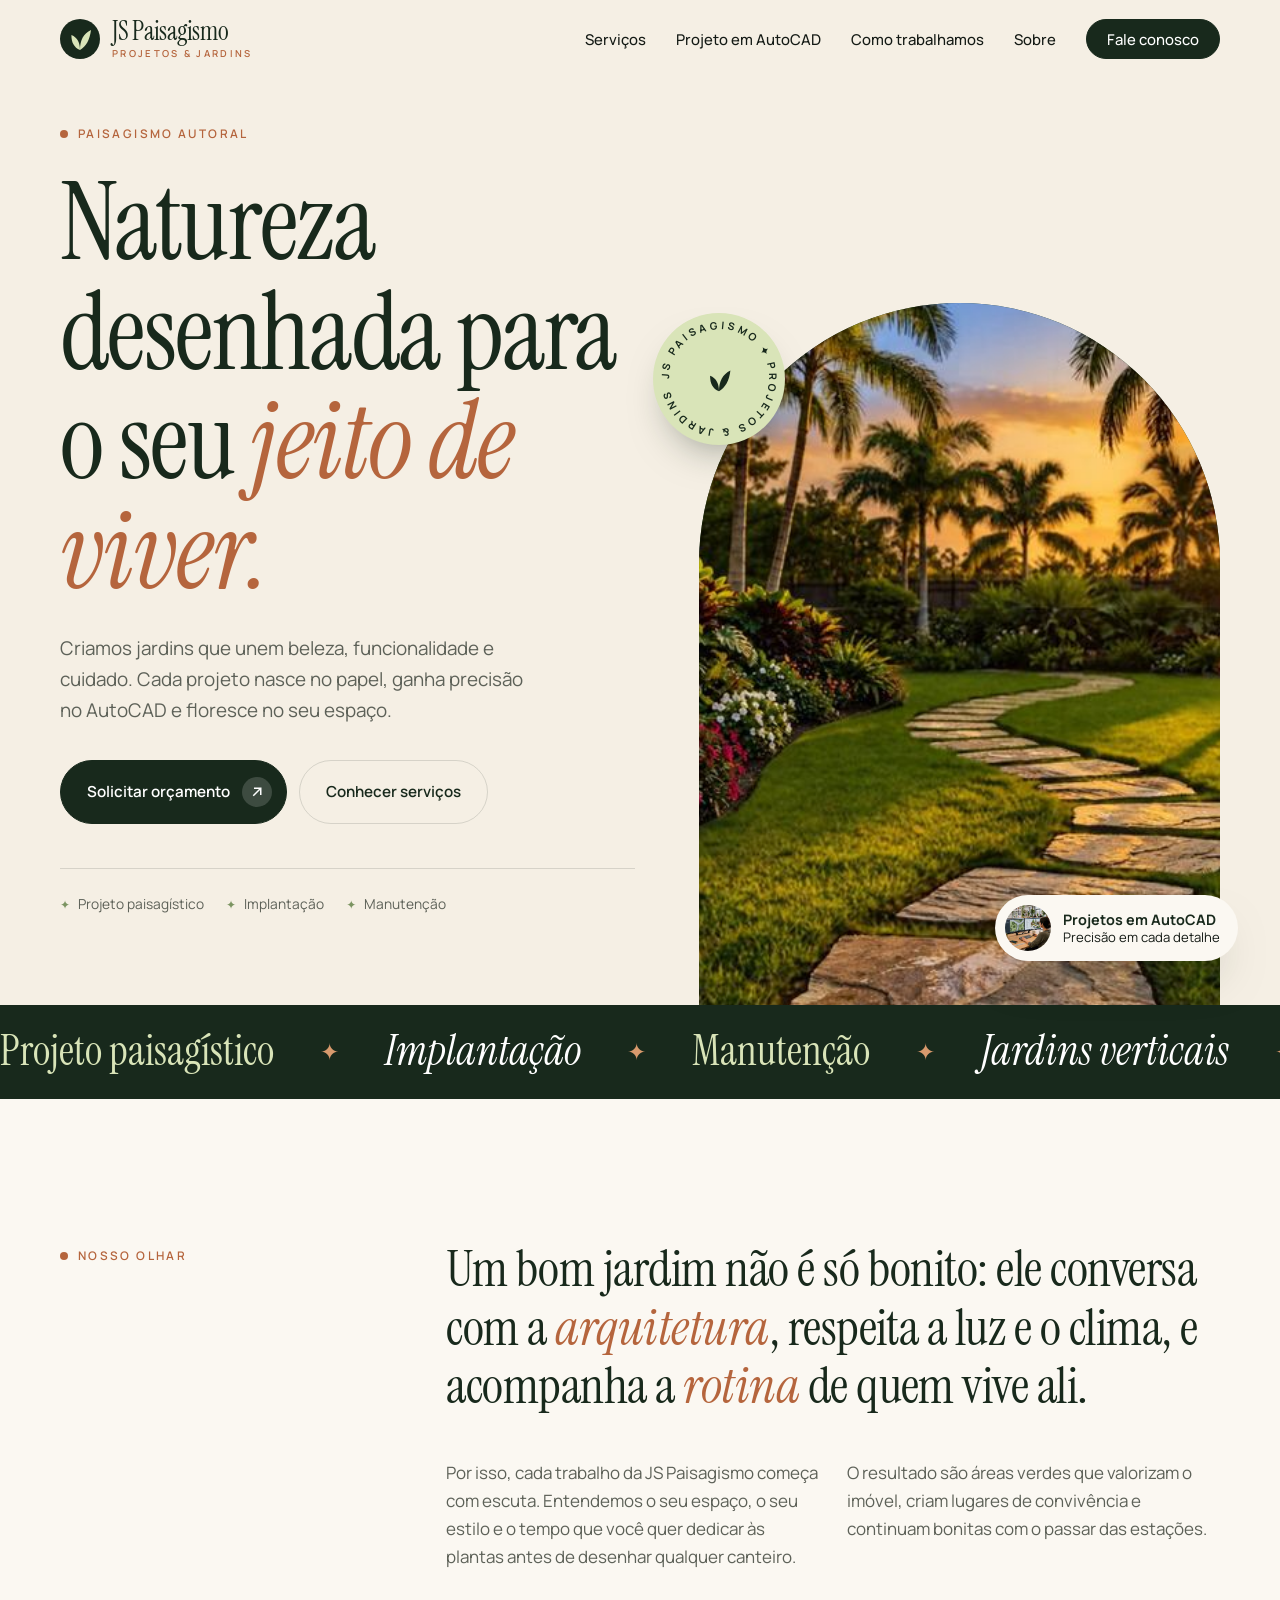
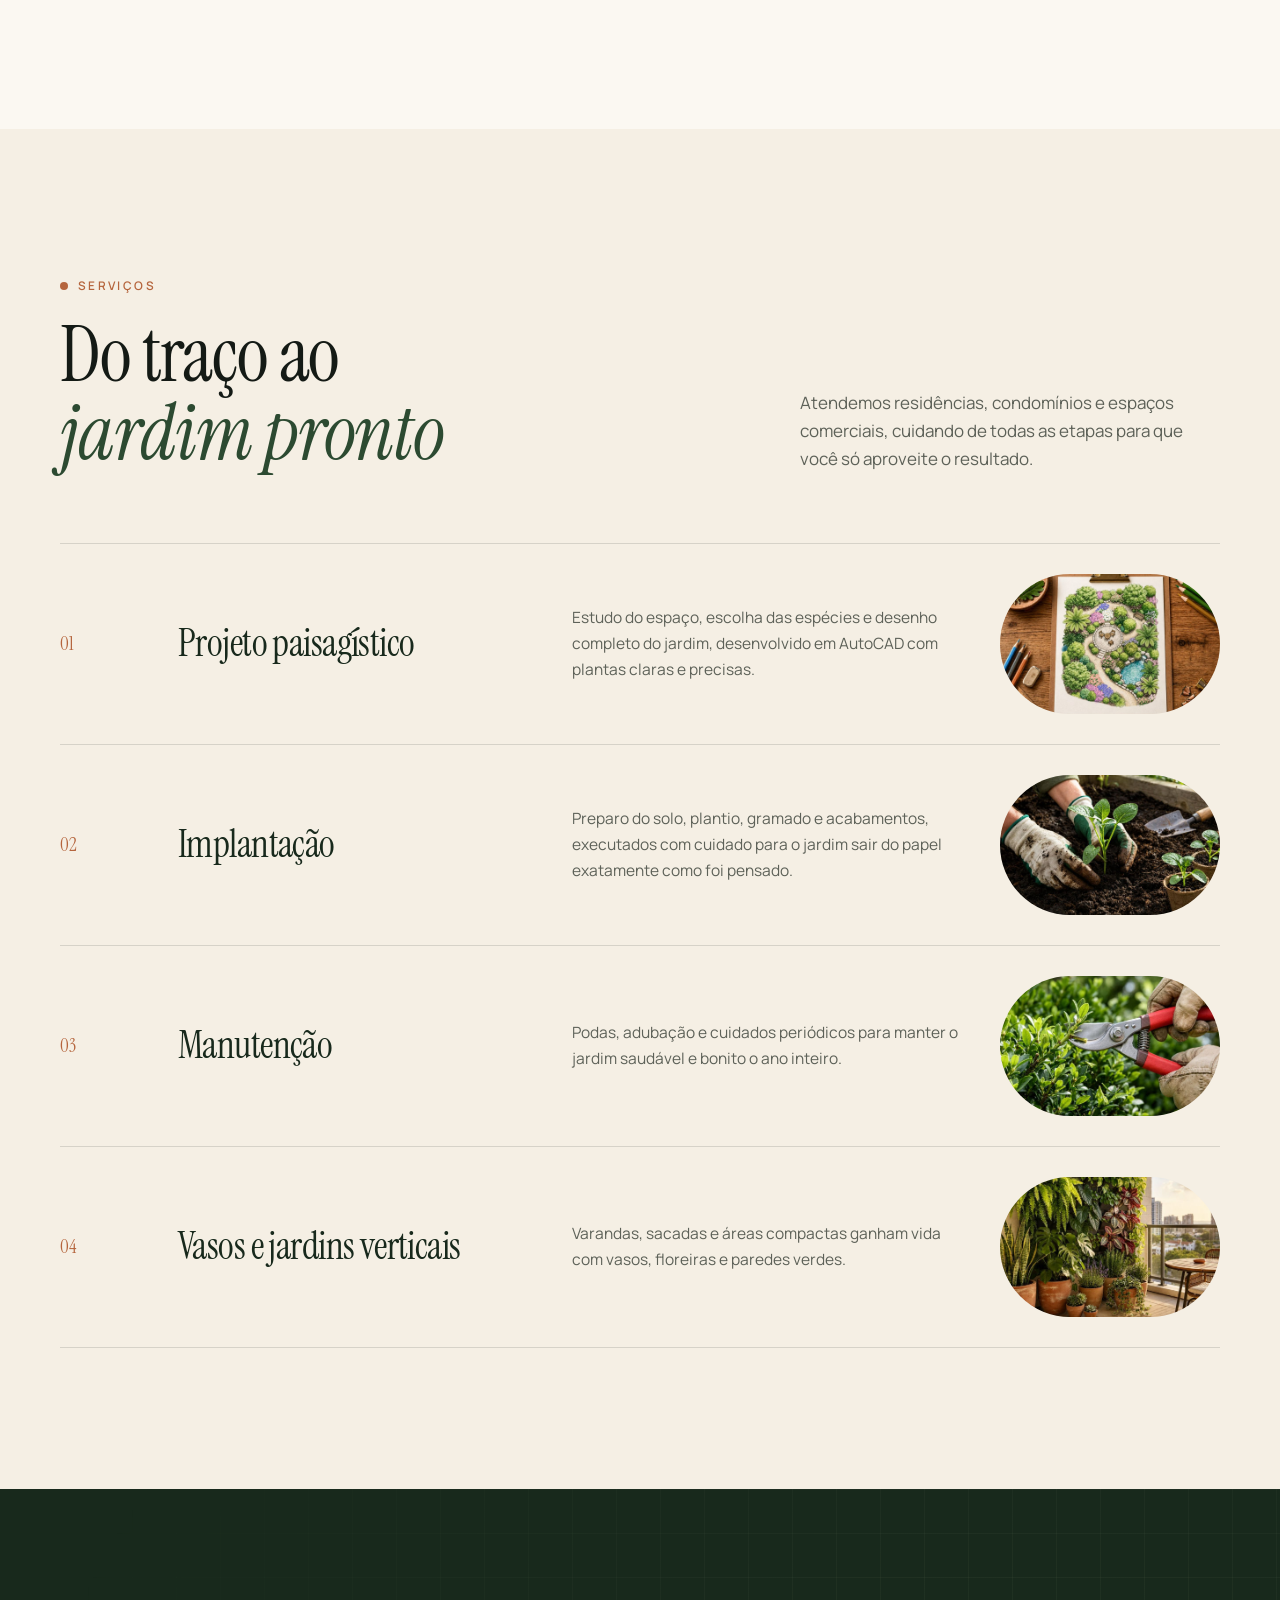
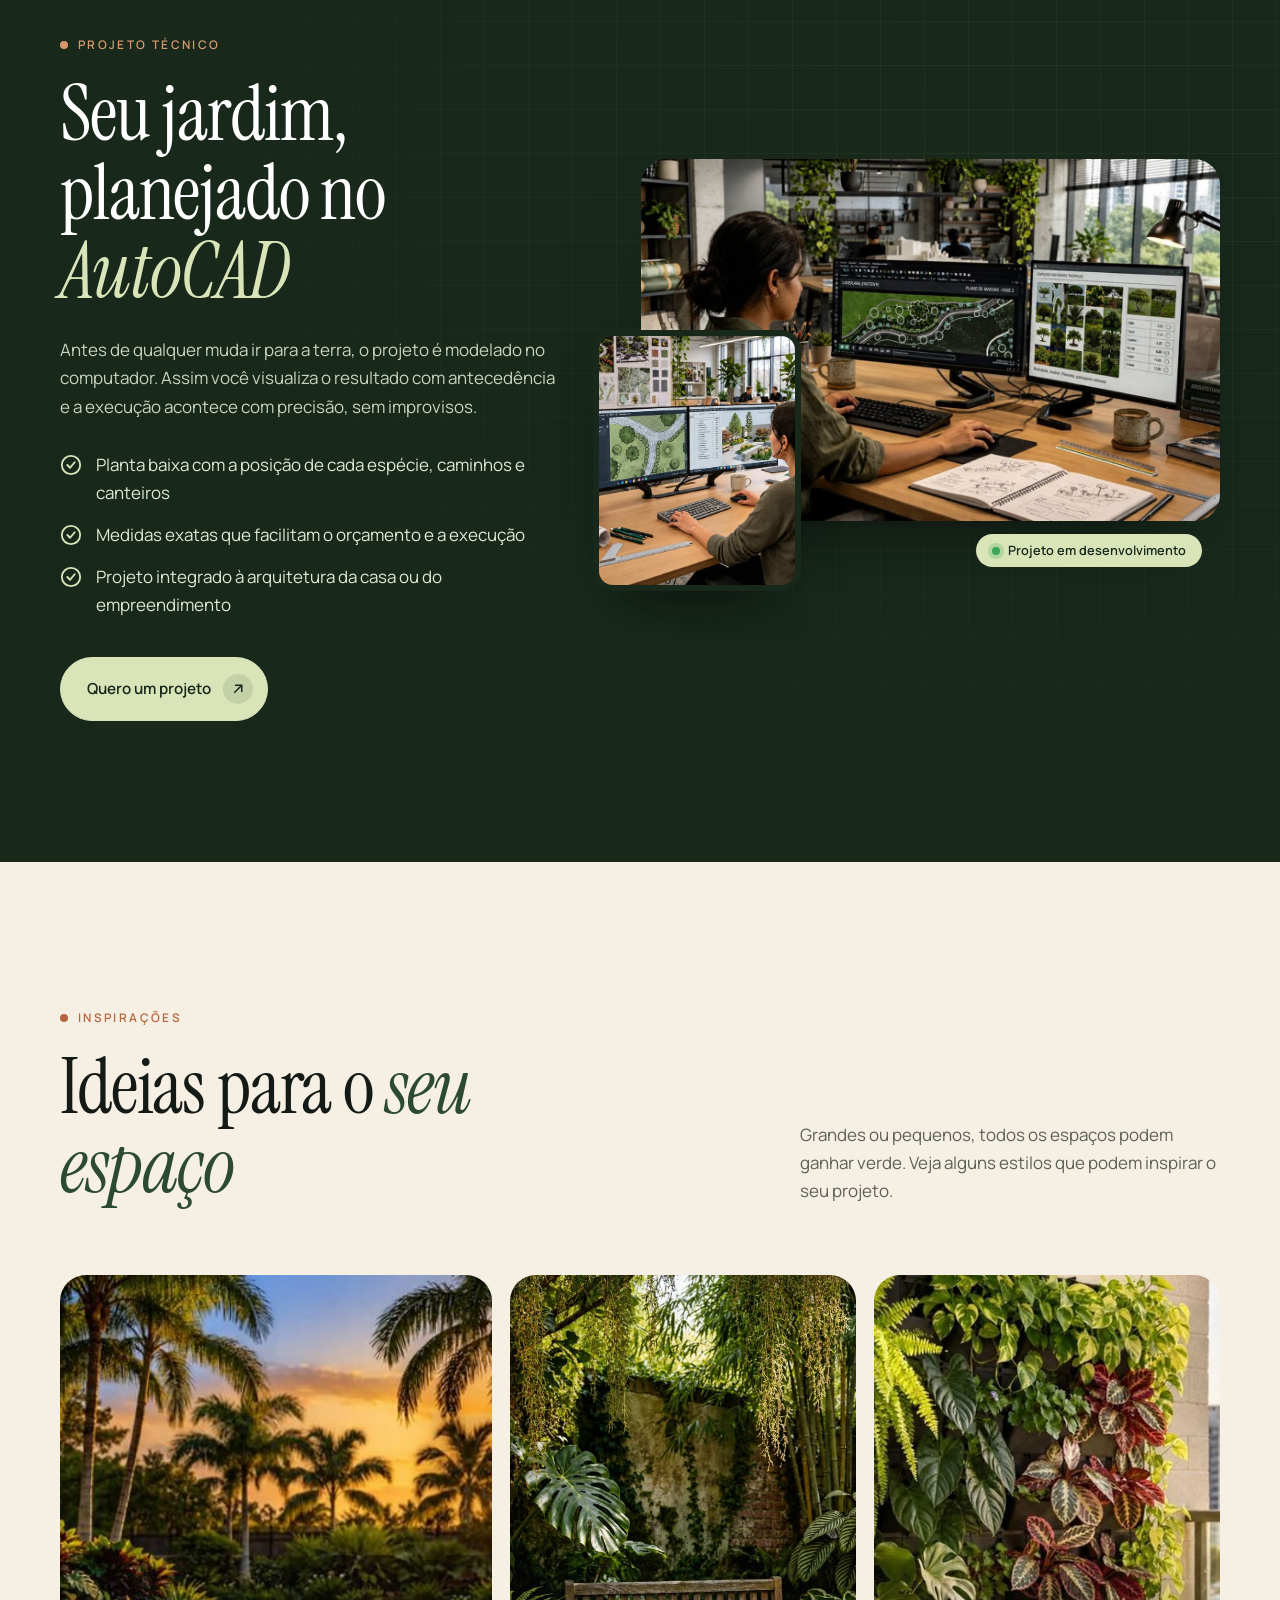
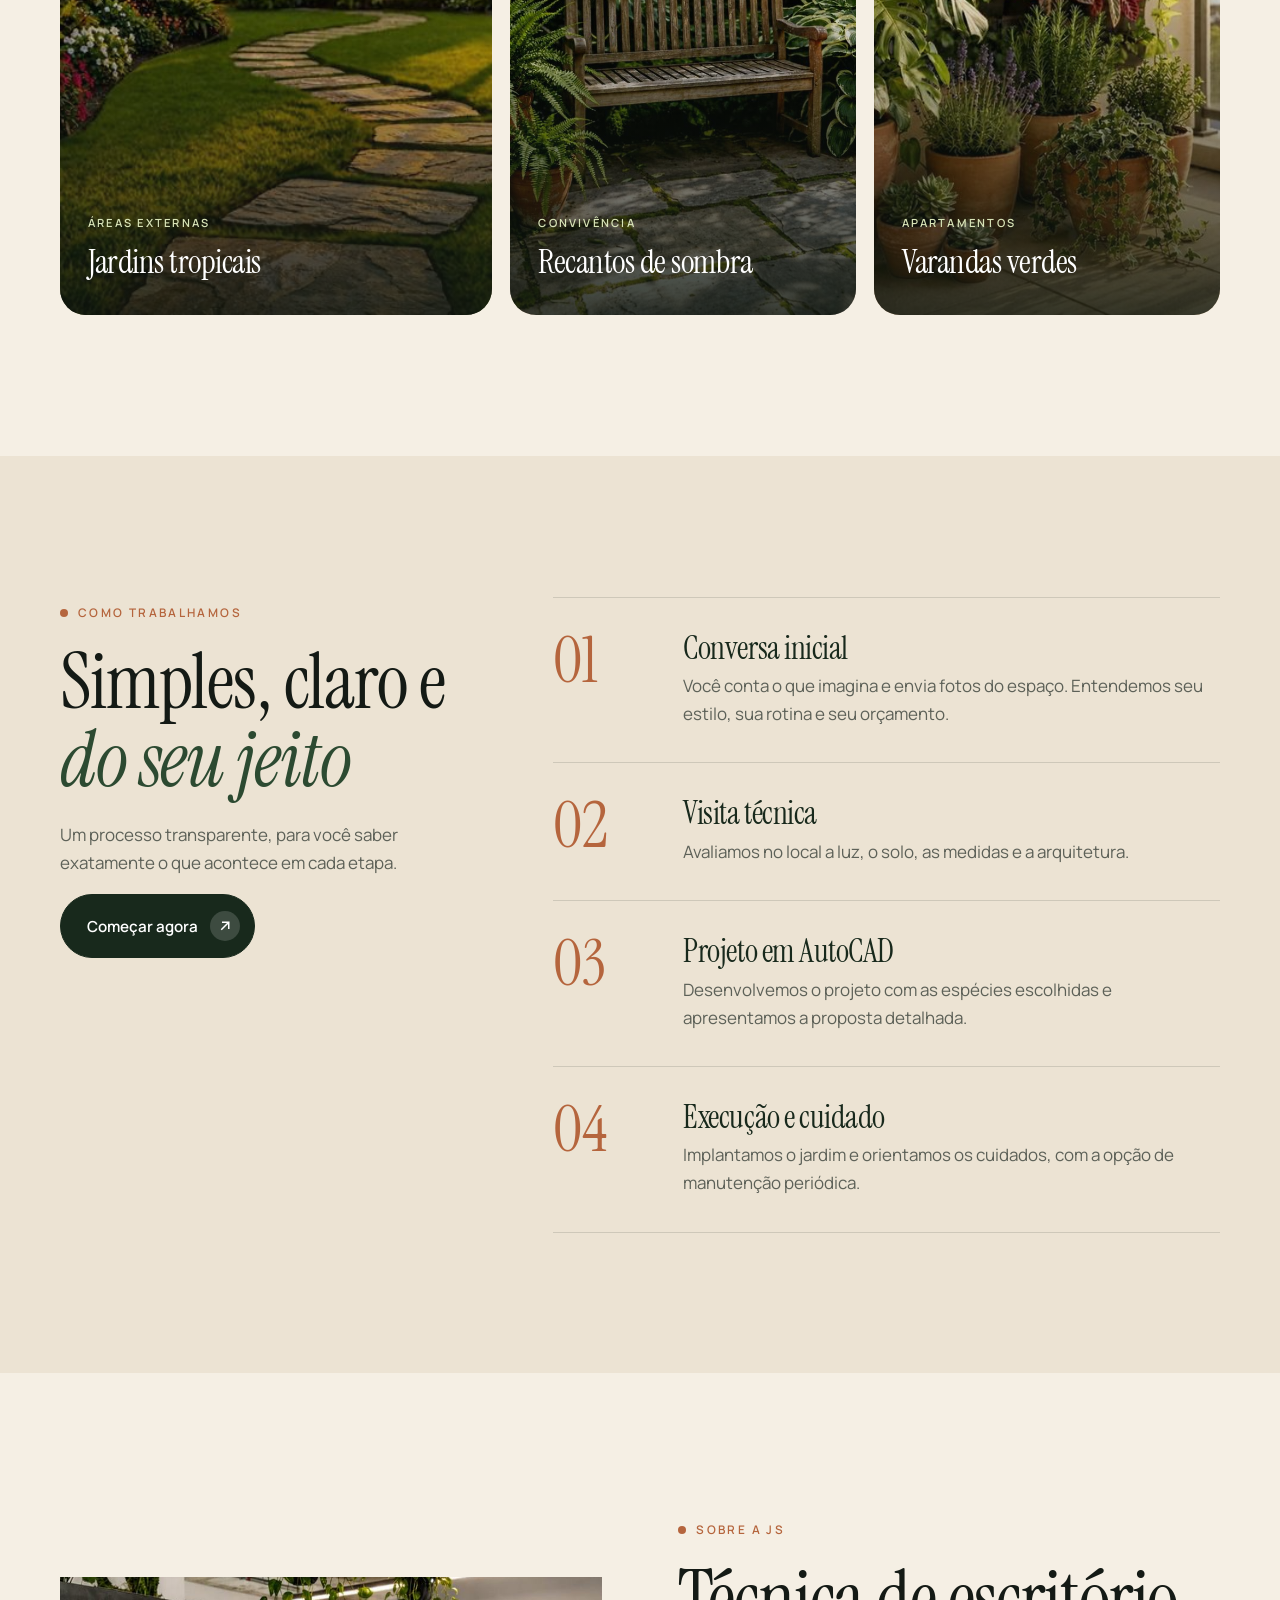
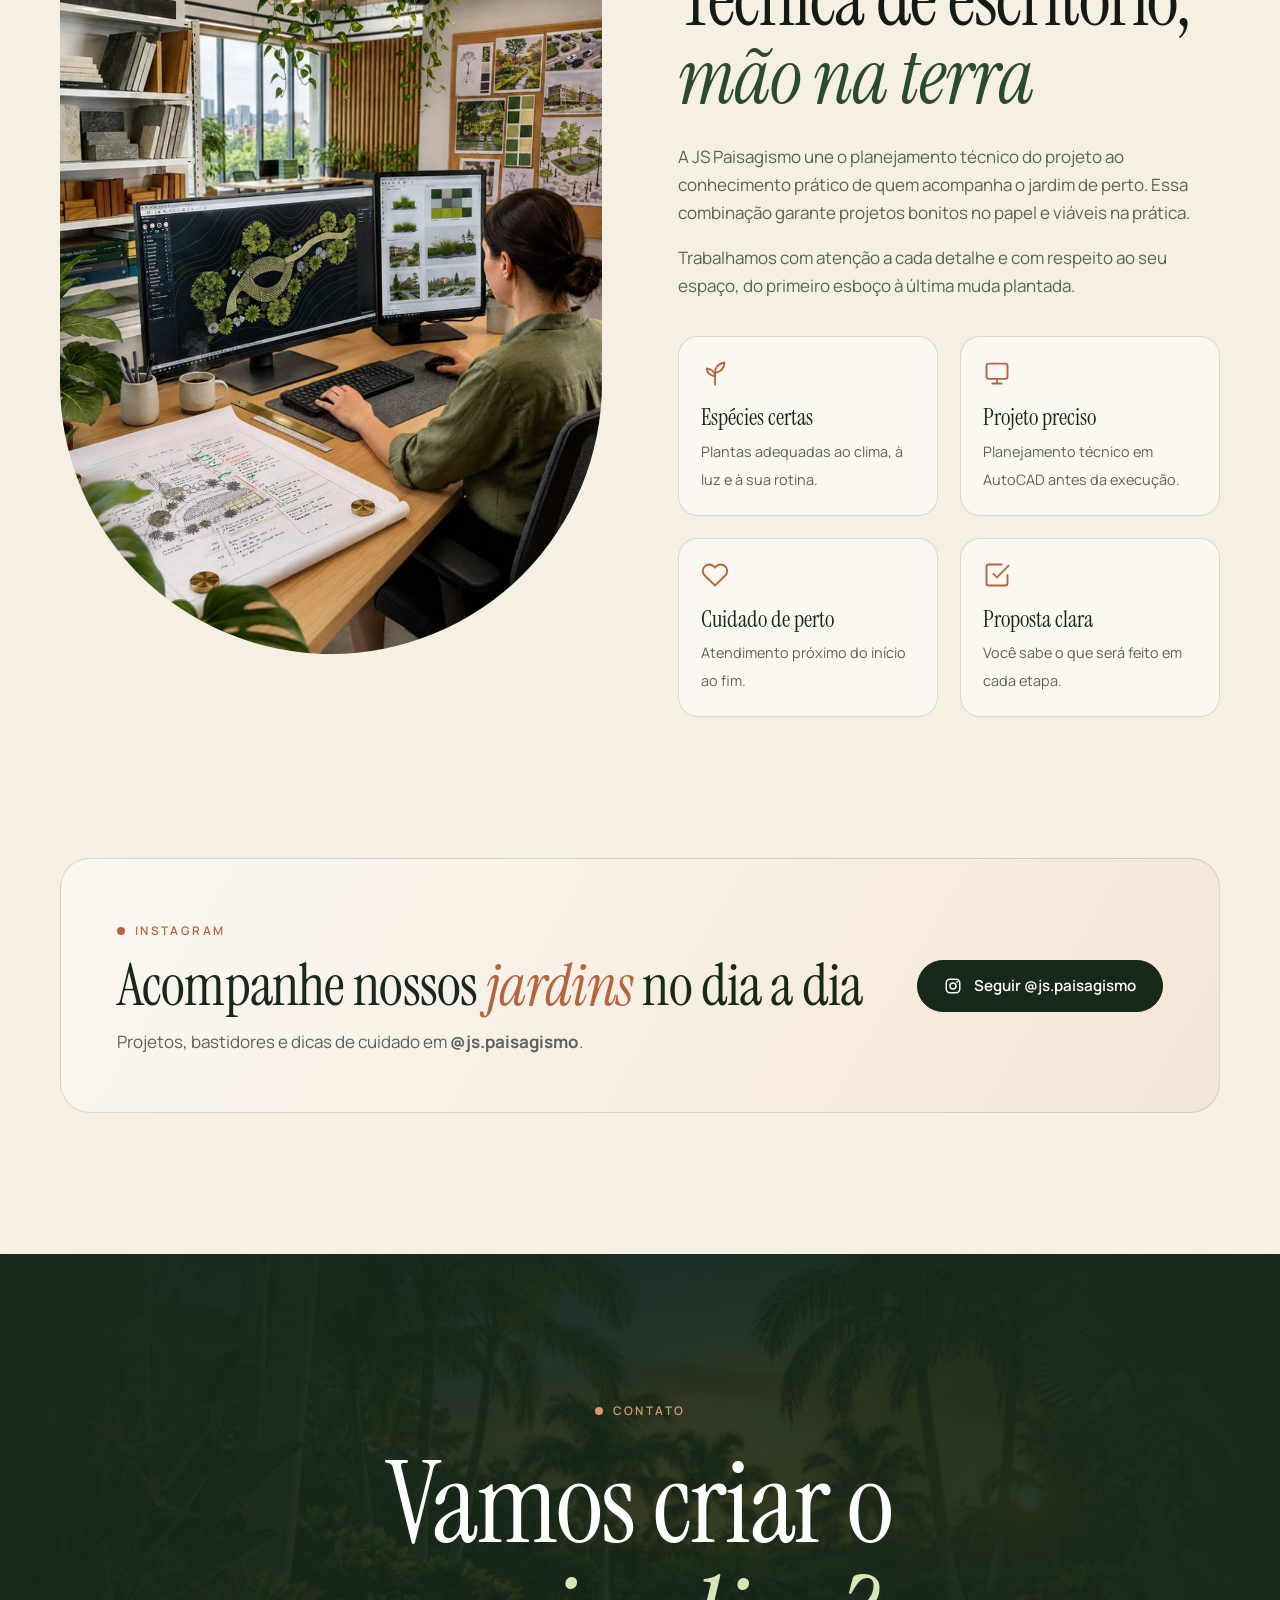
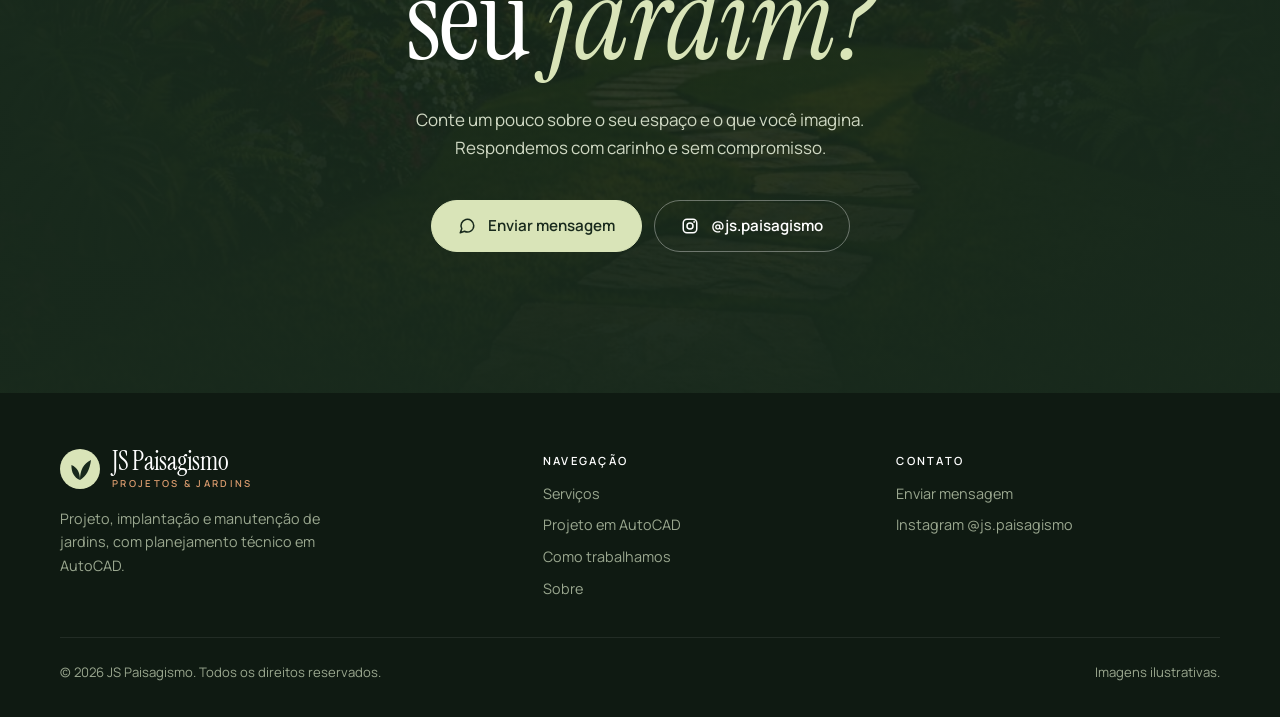
==== commit f6c9d0e8: "Nova identidade visual e versão final para apresentação Layout editorial com abertura em arco, faixa" ====
--- a/index.html
+++ b/index.html
@@ -2,407 +2,535 @@
 <html lang="pt-BR">
 <head>
 <meta charset="utf-8">
-<meta name="viewport" content="width=device-width, initial-scale=1">
-<!-- SITE MODELO: noindex impede que buscadores indexem. Remover quando o site for oficial. -->
+<meta name="viewport" content="width=device-width, initial-scale=1, viewport-fit=cover">
+<!-- Enquanto o site não for oficial, fica fora do Google. Remover esta linha (e o X-Robots-Tag do netlify.toml) ao publicar no domínio próprio. -->
 <meta name="robots" content="noindex, nofollow">
-<title>JS Paisagismo — Projeto, implantação e manutenção de jardins</title>
-<meta name="description" content="JS Paisagismo: projeto, implantação e manutenção de jardins residenciais e comerciais.">
-<meta name="theme-color" content="#1f3320">
-<meta property="og:title" content="JS Paisagismo">
-<meta property="og:description" content="Projeto, implantação e manutenção de jardins.">
-<meta property="og:image" content="img/hero.jpg">
-<link rel="icon" href="data:image/svg+xml,%3Csvg xmlns='http://www.w3.org/2000/svg' viewBox='0 0 32 32'%3E%3Crect width='32' height='32' rx='8' fill='%231f3320'/%3E%3Cpath d='M16 25c0-8 3-13 9-16-1 8-4 13-9 16zm0 0c0-6-2-10-7-12 0 6 2 10 7 12z' fill='%23cfdcae'/%3E%3C/svg%3E">
+<title>JS Paisagismo · Projetos e jardins</title>
+<meta name="description" content="JS Paisagismo: projetos paisagísticos desenvolvidos em AutoCAD, implantação e manutenção de jardins.">
+<meta name="theme-color" content="#18291c">
+<meta property="og:type" content="website">
+<meta property="og:url" content="https://jspaisagismo.netlify.app/">
+<meta property="og:title" content="JS Paisagismo · Projetos e jardins">
+<meta property="og:description" content="Do projeto em AutoCAD ao jardim pronto: paisagismo pensado para o seu espaço.">
+<meta property="og:image" content="https://jspaisagismo.netlify.app/img/og.jpg">
+<meta property="og:image:width" content="1200">
+<meta property="og:image:height" content="630">
+<meta name="twitter:card" content="summary_large_image">
+<link rel="icon" href="data:image/svg+xml,%3Csvg xmlns='http://www.w3.org/2000/svg' viewBox='0 0 32 32'%3E%3Crect width='32' height='32' rx='16' fill='%2318291c'/%3E%3Cpath d='M16 25c0-8 3-13 9-16-1 8-4 13-9 16zm0 0c0-6-2-10-7-12 0 6 2 10 7 12z' fill='%23d9e4b8'/%3E%3C/svg%3E">
 <link rel="preconnect" href="https://fonts.googleapis.com">
 <link rel="preconnect" href="https://fonts.gstatic.com" crossorigin>
-<link href="https://fonts.googleapis.com/css2?family=Fraunces:opsz,wght@9..144,400;9..144,600&family=Inter:wght@400;500;600&display=swap" rel="stylesheet">
-<link rel="preload" as="image" href="img/hero.jpg" imagesrcset="img/hero-960.jpg 960w, img/hero.jpg 1920w" imagesizes="100vw" fetchpriority="high">
+<link href="https://fonts.googleapis.com/css2?family=Instrument+Serif:ital@0;1&family=Manrope:wght@400;500;600;700&display=swap" rel="stylesheet">
+<link rel="preload" as="image" href="img/hero.jpg" imagesrcset="img/hero-960.jpg 960w, img/hero.jpg 1920w" imagesizes="(max-width: 900px) 100vw, 50vw" fetchpriority="high">
 <style>
 :root{
-  --floresta:#1f3320;
-  --verde:#3f6b3a;
-  --musgo:#7d9a5b;
-  --salvia:#cfdcae;
-  --terra:#9a6440;
-  --argila:#c98f5f;
-  --areia:#efe6d6;
-  --creme:#faf7f1;
-  --tinta:#1d1b17;
-  --suave:#5f594f;
-  --linha:rgba(31,51,32,.12);
-  --aviso:#b5651d;
-  --raio:18px;
-  --sombra:0 18px 40px -18px rgba(31,51,32,.35);
-  --serif:"Fraunces",Georgia,"Times New Roman",serif;
-  --sans:"Inter",system-ui,-apple-system,"Segoe UI",Roboto,Arial,sans-serif;
+  --linho:#f5efe4;
+  --linho-2:#ece3d3;
+  --papel:#fbf8f2;
+  --floresta:#18291c;
+  --verde:#2c4a31;
+  --musgo:#7b9461;
+  --broto:#d9e4b8;
+  --terracota:#b5653d;
+  --argila:#d89a6d;
+  --tinta:#141a15;
+  --suave:#5d6158;
+  --linha:rgba(24,41,28,.14);
+  --serif:"Instrument Serif",Georgia,"Times New Roman",serif;
+  --sans:"Manrope",system-ui,-apple-system,"Segoe UI",Roboto,Arial,sans-serif;
+  --ease:cubic-bezier(.2,.7,.2,1);
 }
 *{box-sizing:border-box}
-html{scroll-behavior:smooth;scroll-padding-top:72px}
-body{margin:0;font-family:var(--sans);color:var(--tinta);background:var(--creme);line-height:1.65;-webkit-font-smoothing:antialiased;font-size:16.5px}
-img{max-width:100%;display:block}
+html{scroll-behavior:smooth;scroll-padding-top:80px;-webkit-text-size-adjust:100%}
+body{margin:0;background:var(--linho);color:var(--tinta);font:400 17px/1.65 var(--sans);-webkit-font-smoothing:antialiased;overflow-x:hidden}
+img{display:block;max-width:100%}
 a{color:inherit}
-h1,h2,h3{font-family:var(--serif);font-weight:600;line-height:1.12;margin:0 0 .5em;letter-spacing:-.01em}
-h2{font-size:clamp(2rem,4.6vw,3rem);color:var(--floresta)}
-h3{font-size:1.3rem;color:var(--floresta)}
+h1,h2,h3{font-family:var(--serif);font-weight:400;line-height:1.02;letter-spacing:-.015em;margin:0}
+em{font-style:italic}
 p{margin:0 0 1em}
-.container{width:100%;max-width:1180px;margin:0 auto;padding:0 20px}
-section{padding:clamp(72px,10vw,120px) 0}
-.rotulo{display:inline-flex;align-items:center;gap:10px;font:600 .78rem/1 var(--sans);letter-spacing:.16em;text-transform:uppercase;color:var(--terra);margin-bottom:18px}
-.rotulo::before{content:"";width:28px;height:1.5px;background:currentColor}
-.lead{font-size:1.08rem;color:var(--suave);max-width:620px}
-
-/* ---------- Conteúdo provisório ---------- */
-.faixa-modelo{background:var(--floresta);color:#e9eedd;text-align:center;font-size:.8rem;padding:7px 16px;letter-spacing:.01em}
-.faixa-modelo b{color:#fff}
-.prov{text-decoration:underline dotted var(--argila) 1.5px;text-underline-offset:4px}
-.selo{display:inline-block;font:600 .62rem/1 var(--sans);letter-spacing:.08em;text-transform:uppercase;color:#fff;background:var(--aviso);padding:4px 7px;border-radius:999px;vertical-align:middle;margin-left:6px;white-space:nowrap;text-decoration:none}
-.ilustrativa{position:absolute;left:12px;bottom:12px;font:500 .68rem/1 var(--sans);color:#fff;background:rgba(0,0,0,.45);backdrop-filter:blur(4px);padding:5px 8px;border-radius:999px;letter-spacing:.02em}
-
-/* ---------- Cabeçalho ---------- */
-header{position:sticky;top:0;z-index:30;background:rgba(250,247,241,.9);backdrop-filter:saturate(1.4) blur(12px);border-bottom:1px solid var(--linha)}
-.nav{display:flex;align-items:center;justify-content:space-between;height:68px;gap:16px}
-.logo{display:flex;align-items:center;gap:10px;text-decoration:none;color:var(--floresta);font:600 1.25rem var(--serif)}
-.logo svg{width:34px;height:34px;flex:none}
-.logo small{display:block;font:500 .62rem/1 var(--sans);letter-spacing:.22em;text-transform:uppercase;color:var(--terra);margin-top:3px}
-.menu{display:flex;align-items:center;gap:28px;list-style:none;margin:0;padding:0}
-.menu a{text-decoration:none;font-size:.93rem;font-weight:500;color:var(--tinta);opacity:.8}
-.menu a:hover{opacity:1;color:var(--verde)}
-.menu .btn{padding:10px 18px;font-size:.9rem;opacity:1;color:#fff}
-@media (max-width:860px){.menu{display:none}}
-
-/* ---------- Botões ---------- */
-.btn{display:inline-flex;align-items:center;justify-content:center;gap:10px;padding:15px 26px;border-radius:999px;font:600 .98rem var(--sans);text-decoration:none;transition:transform .2s,box-shadow .2s,background .2s;border:0;cursor:pointer}
-.btn:hover{transform:translateY(-2px)}
-.btn svg{width:20px;height:20px;flex:none}
-.btn-whats{background:#25d366;color:#08311a;box-shadow:0 10px 24px -8px rgba(37,211,102,.6)}
-.btn-escuro{background:var(--floresta);color:#fff}
-.btn-escuro:hover{background:var(--verde)}
-.btn-vidro{background:rgba(255,255,255,.14);color:#fff;border:1px solid rgba(255,255,255,.45);backdrop-filter:blur(6px)}
-.btn-linha{background:transparent;color:var(--floresta);border:1.5px solid var(--floresta)}
-
-/* ---------- Abertura ---------- */
-.hero{position:relative;min-height:min(88vh,820px);display:flex;align-items:flex-end;color:#fff;padding:0;overflow:hidden;background:linear-gradient(160deg,#2b4a2a,#1f3320 60%,#5a3f2a)}
-.hero img.fundo{position:absolute;inset:0;width:100%;height:100%;object-fit:cover}
-.hero::before{content:"";position:absolute;inset:0;background:linear-gradient(180deg,rgba(20,32,20,.15) 0%,rgba(20,32,20,.35) 45%,rgba(16,26,16,.88) 100%),linear-gradient(90deg,rgba(16,26,16,.55),transparent 65%);z-index:1}
-.hero .container{position:relative;z-index:2;padding-bottom:clamp(48px,8vw,96px);padding-top:120px}
-.hero .rotulo{color:var(--salvia)}
-.hero h1{font-size:clamp(2.6rem,7.2vw,5.4rem);max-width:15ch;margin-bottom:.35em;font-weight:400}
-.hero h1 em{font-style:italic;color:var(--salvia)}
-.hero p{font-size:clamp(1.02rem,2vw,1.2rem);max-width:540px;color:#e6ebde;margin-bottom:32px}
-.botoes{display:flex;flex-wrap:wrap;gap:12px}
-.hero .ilustrativa{left:auto;right:16px;bottom:16px;z-index:2}
-
-/* ---------- Diferenciais ---------- */
-.diferenciais{padding:0;background:var(--floresta);color:#e6ebde}
-.diferenciais ul{list-style:none;margin:0;padding:28px 0;display:grid;grid-template-columns:repeat(4,1fr);gap:24px}
-.diferenciais li{display:flex;gap:14px;align-items:flex-start;font-size:.93rem;line-height:1.45}
-.diferenciais svg{width:26px;height:26px;stroke:var(--salvia);flex:none;margin-top:2px}
-.diferenciais b{display:block;color:#fff;font-weight:600;margin-bottom:2px}
-@media (max-width:900px){.diferenciais ul{grid-template-columns:1fr 1fr}}
-@media (max-width:520px){.diferenciais ul{grid-template-columns:1fr;gap:18px}}
-
-/* ---------- Serviços ---------- */
-.cab-secao{display:flex;flex-wrap:wrap;justify-content:space-between;align-items:flex-end;gap:24px;margin-bottom:48px}
-.cab-secao h2{margin:0;max-width:16ch}
-.cab-secao .lead{margin:0}
-.servicos{display:grid;grid-template-columns:repeat(4,1fr);gap:22px}
-@media (max-width:1000px){.servicos{grid-template-columns:1fr 1fr}}
-@media (max-width:560px){.servicos{grid-template-columns:1fr}}
-.servico{background:#fff;border-radius:var(--raio);overflow:hidden;box-shadow:0 1px 0 var(--linha),0 10px 30px -20px rgba(31,51,32,.3);display:flex;flex-direction:column;transition:transform .25s,box-shadow .25s}
-.servico:hover{transform:translateY(-4px);box-shadow:var(--sombra)}
-.servico figure{margin:0;position:relative;aspect-ratio:4/3;overflow:hidden;background:linear-gradient(135deg,#dfe7cc,#e9dccb)}
-.servico figure img{width:100%;height:100%;object-fit:cover;transition:transform .6s}
-.servico:hover figure img{transform:scale(1.05)}
-.servico .corpo{padding:22px 22px 26px}
-.servico .num{font:600 .75rem var(--sans);letter-spacing:.14em;color:var(--terra)}
-.servico p{color:var(--suave);font-size:.95rem;margin:0}
-
-/* ---------- Como funciona ---------- */
-.processo{background:var(--areia)}
-.passos{display:grid;grid-template-columns:repeat(4,1fr);gap:28px;counter-reset:p;margin-top:12px}
-@media (max-width:900px){.passos{grid-template-columns:1fr 1fr}}
-@media (max-width:520px){.passos{grid-template-columns:1fr}}
-.passo{position:relative;padding-top:64px}
-.passo::before{counter-increment:p;content:"0" counter(p);position:absolute;top:0;left:0;font:400 2.6rem/1 var(--serif);color:var(--argila)}
-.passo::after{content:"";position:absolute;top:22px;left:70px;right:-14px;height:1px;background:linear-gradient(90deg,var(--argila),transparent)}
-.passo:last-child::after{display:none}
-@media (max-width:900px){.passo::after{display:none}}
-.passo h3{font-size:1.15rem}
-.passo p{color:var(--suave);font-size:.95rem;margin:0}
-
-/* ---------- Trabalhos ---------- */
-.galeria{display:grid;grid-template-columns:repeat(12,1fr);grid-auto-rows:150px;gap:14px}
-.galeria > *{position:relative;border-radius:14px;overflow:hidden;margin:0;background:linear-gradient(135deg,#dfe7cc,#e9dccb)}
-.galeria img{width:100%;height:100%;object-fit:cover;transition:transform .6s}
-.galeria figure:hover img{transform:scale(1.04)}
-.g1{grid-column:span 7;grid-row:span 3}
-.g2{grid-column:span 5;grid-row:span 2}
-.g3{grid-column:span 5;grid-row:span 1}
-.g4{grid-column:span 4;grid-row:span 2}
-.g5{grid-column:span 4;grid-row:span 2}
-.g6{grid-column:span 4;grid-row:span 2}
-@media (max-width:760px){.galeria{grid-template-columns:1fr 1fr;grid-auto-rows:170px}.galeria > *{grid-column:span 1 !important;grid-row:span 1 !important}.galeria .g1{grid-column:span 2 !important;grid-row:span 2 !important}}
-.vaga{border:2px dashed rgba(154,100,64,.45);background:linear-gradient(135deg,rgba(63,107,58,.08),rgba(154,100,64,.10)),#fff !important;display:flex;flex-direction:column;align-items:center;justify-content:center;gap:6px;text-align:center;color:var(--terra);padding:14px;font-size:.85rem}
-.vaga svg{width:34px;height:34px;stroke:var(--terra);opacity:.8}
-.vaga b{font-size:.95rem}
-.insta-cta{display:flex;flex-wrap:wrap;align-items:center;justify-content:space-between;gap:16px;margin-top:28px;padding:22px 26px;border-radius:var(--raio);background:#fff;border:1px solid var(--linha)}
-.insta-cta p{margin:0;color:var(--suave)}
-.insta-cta b{color:var(--floresta)}
-
-/* ---------- Sobre ---------- */
-.sobre{background:var(--floresta);color:#dfe6d2;overflow:hidden}
-.sobre h2{color:#fff}
-.sobre .rotulo{color:var(--argila)}
-.sobre-grade{display:grid;grid-template-columns:1fr 1.1fr;gap:clamp(32px,6vw,80px);align-items:center}
-@media (max-width:860px){.sobre-grade{grid-template-columns:1fr}}
-.sobre figure{margin:0;position:relative;border-radius:var(--raio);overflow:hidden;aspect-ratio:4/5;max-height:640px;background:linear-gradient(135deg,#2f4a2c,#5a3f2a)}
-.sobre figure img{width:100%;height:100%;object-fit:cover}
-.numeros{display:grid;grid-template-columns:repeat(3,1fr);gap:18px;margin-top:34px;padding-top:28px;border-top:1px solid rgba(255,255,255,.15)}
-.numeros b{display:block;font:400 2.3rem/1.1 var(--serif);color:var(--salvia)}
-.numeros small{font-size:.82rem;color:#b9c4a9}
-
-/* ---------- Depoimentos ---------- */
-.depo-grade{display:grid;grid-template-columns:repeat(3,1fr);gap:22px}
-@media (max-width:900px){.depo-grade{grid-template-columns:1fr}}
-.depo{margin:0;background:#fff;border-radius:var(--raio);padding:30px 28px;border:1px solid var(--linha);position:relative}
-.depo::before{content:"“";position:absolute;top:6px;right:22px;font:400 5rem/1 var(--serif);color:var(--salvia)}
-.depo p{font:400 1.08rem/1.55 var(--serif);color:var(--tinta)}
-.depo footer{font-size:.88rem;color:var(--suave)}
-.depo footer b{color:var(--floresta);display:block}
-
-/* ---------- Contato ---------- */
-.contato{position:relative;color:#fff;background:var(--floresta);overflow:hidden}
-.contato img.fundo{position:absolute;inset:0;width:100%;height:100%;object-fit:cover;opacity:.28}
-.contato::before{content:"";position:absolute;inset:0;background:radial-gradient(ellipse at 30% 50%,rgba(31,51,32,.5),rgba(20,32,20,.92))}
-.contato .container{position:relative;z-index:1;text-align:center}
-.contato h2{color:#fff;max-width:18ch;margin-left:auto;margin-right:auto}
-.contato .lead{color:#dfe6d2;margin:0 auto 34px}
-.contato .botoes{justify-content:center}
-.dados{list-style:none;padding:0;margin:44px auto 0;display:flex;flex-wrap:wrap;justify-content:center;gap:14px 36px;font-size:.95rem;color:#dfe6d2}
-.dados li{display:flex;align-items:center;gap:8px}
-.dados svg{width:18px;height:18px;stroke:var(--salvia)}
-
-footer.rodape{background:#162516;color:#9fae90;font-size:.86rem;padding:34px 0}
-.rodape .container{display:flex;flex-wrap:wrap;justify-content:space-between;align-items:center;gap:12px}
-.rodape a{color:var(--salvia);text-decoration:none}
-
-/* ---------- WhatsApp flutuante ---------- */
-.whats-flutuante{position:fixed;right:18px;bottom:18px;width:58px;height:58px;border-radius:50%;background:#25d366;color:#fff;display:grid;place-items:center;box-shadow:0 10px 26px rgba(0,0,0,.28);z-index:40;transition:transform .2s}
-.whats-flutuante:hover{transform:scale(1.06)}
-.whats-flutuante svg{width:30px;height:30px}
-
-/* ---------- Animação de entrada ---------- */
-.js .revela{opacity:0;transform:translateY(24px);transition:opacity .8s ease,transform .8s ease}
-.js .revela.visivel{opacity:1;transform:none}
-@media (prefers-reduced-motion:reduce){html{scroll-behavior:auto}.js .revela{opacity:1;transform:none;transition:none}}
+.wrap{width:100%;max-width:1240px;margin:0 auto;padding:0 clamp(18px,4vw,40px)}
+.olho{display:inline-flex;align-items:center;gap:10px;font:600 .74rem/1 var(--sans);letter-spacing:.2em;text-transform:uppercase;color:var(--terracota)}
+.olho::before{content:"";width:8px;height:8px;border-radius:50%;background:currentColor}
+.h2{font-size:clamp(2.6rem,6vw,4.8rem)}
+.h2 em{color:var(--verde)}
+.sec{padding:clamp(84px,11vw,150px) 0}
+
+/* Botões */
+.btn{--bg:var(--floresta);--fg:#fff;display:inline-flex;align-items:center;gap:12px;padding:16px 26px;border-radius:999px;background:var(--bg);color:var(--fg);font:600 .95rem/1 var(--sans);text-decoration:none;border:1.5px solid var(--bg);transition:transform .35s var(--ease),background .3s,color .3s,border-color .3s}
+.btn:hover{transform:translateY(-3px)}
+.btn svg{width:18px;height:18px;flex:none}
+.btn .seta{width:30px;height:30px;border-radius:50%;background:rgba(255,255,255,.16);display:grid;place-items:center;margin-right:-12px;transition:transform .35s var(--ease)}
+.btn:hover .seta{transform:rotate(-45deg)}
+.btn-claro{--bg:transparent;--fg:var(--floresta);border-color:var(--linha)}
+.btn-claro:hover{border-color:var(--floresta)}
+.btn-broto{--bg:var(--broto);--fg:var(--floresta)}
+.btn-broto .seta{background:rgba(24,41,28,.1)}
+.btn-contorno{--bg:transparent;--fg:#fff;border-color:rgba(255,255,255,.35)}
+.btn-contorno:hover{border-color:#fff}
+
+/* Cabeçalho */
+.topo{position:fixed;inset:0 0 auto;z-index:50;transition:background .4s,box-shadow .4s,transform .4s}
+.topo.solido{background:rgba(245,239,228,.86);backdrop-filter:saturate(1.5) blur(14px);-webkit-backdrop-filter:saturate(1.5) blur(14px);box-shadow:0 1px 0 var(--linha)}
+.topo .wrap{display:flex;align-items:center;justify-content:space-between;height:78px;gap:20px}
+.marca{display:flex;align-items:center;gap:12px;text-decoration:none;color:var(--floresta)}
+.marca svg{width:40px;height:40px;flex:none}
+.marca b{display:block;font:400 1.6rem/1 var(--serif);letter-spacing:-.01em}
+.marca small{display:block;font:600 .6rem/1 var(--sans);letter-spacing:.24em;text-transform:uppercase;color:var(--terracota);margin-top:4px}
+.menu{display:flex;align-items:center;gap:30px;list-style:none;margin:0;padding:0}
+.menu a{text-decoration:none;font-weight:500;font-size:.93rem;position:relative}
+.menu a:not(.btn)::after{content:"";position:absolute;left:0;right:0;bottom:-6px;height:1.5px;background:var(--terracota);transform:scaleX(0);transform-origin:left;transition:transform .35s var(--ease)}
+.menu a:not(.btn):hover::after{transform:scaleX(1)}
+.menu .btn{padding:12px 20px}
+.burger{display:none;width:46px;height:46px;border-radius:50%;border:1.5px solid var(--linha);background:transparent;cursor:pointer;place-items:center;color:var(--floresta)}
+.burger span{display:block;width:18px;height:1.5px;background:currentColor;position:relative;transition:transform .3s}
+.burger span::before,.burger span::after{content:"";position:absolute;left:0;width:18px;height:1.5px;background:currentColor;transition:transform .3s}
+.burger span::before{top:-6px}.burger span::after{top:6px}
+.aberto .burger span{background:transparent}
+.aberto .burger span::before{transform:translateY(6px) rotate(45deg)}
+.aberto .burger span::after{transform:translateY(-6px) rotate(-45deg)}
+@media (max-width:900px){
+  .burger{display:grid}
+  .menu{position:fixed;inset:78px 0 auto;flex-direction:column;align-items:flex-start;gap:6px;padding:22px clamp(18px,4vw,40px) 30px;background:var(--linho);border-bottom:1px solid var(--linha);transform:translateY(-12px);opacity:0;pointer-events:none;transition:opacity .3s,transform .3s}
+  .menu a:not(.btn){font:400 2rem/1.3 var(--serif)}
+  .menu li:last-child{margin-top:14px}
+  .aberto .menu{opacity:1;transform:none;pointer-events:auto}
+  .aberto{background:var(--linho)}
+}
+
+/* Abertura */
+.hero{padding:118px 0 0;position:relative}
+.hero-grade{display:grid;grid-template-columns:1.05fr .95fr;gap:clamp(28px,5vw,72px);align-items:end;min-height:calc(100svh - 118px)}
+.hero-texto{padding-bottom:clamp(40px,7vw,96px)}
+.hero h1{font-size:clamp(3.4rem,8.4vw,7.6rem);margin:22px 0 26px;color:var(--floresta)}
+.hero h1 em{color:var(--terracota)}
+.hero p.sub{font-size:clamp(1.04rem,1.6vw,1.18rem);color:var(--suave);max-width:470px;margin-bottom:34px}
+.hero .botoes{display:flex;flex-wrap:wrap;gap:12px}
+.hero-tags{display:flex;flex-wrap:wrap;gap:8px 22px;margin-top:44px;padding-top:24px;border-top:1px solid var(--linha);font-size:.86rem;color:var(--suave)}
+.hero-tags span{display:inline-flex;align-items:center;gap:8px}
+.hero-tags span::before{content:"✦";color:var(--musgo);font-size:.75rem}
+.hero-foto{position:relative;align-self:stretch;display:flex;align-items:flex-end}
+.arco{position:relative;width:100%;height:min(78svh,760px);border-radius:999px 999px 0 0;overflow:hidden;background:var(--verde)}
+.arco img{width:100%;height:100%;object-fit:cover;transform:scale(1.06);animation:respira 18s ease-in-out infinite alternate}
+@keyframes respira{to{transform:scale(1.14) translate(-1.5%,-1%)}}
+.selo-gira{position:absolute;left:-46px;top:22%;width:132px;height:132px;border-radius:50%;background:var(--broto);display:grid;place-items:center;box-shadow:0 20px 40px -20px rgba(24,41,28,.5)}
+.selo-gira svg.texto{position:absolute;inset:0;width:100%;height:100%;animation:gira 22s linear infinite}
+.selo-gira svg.folha{width:38px;height:38px}
+@keyframes gira{to{transform:rotate(360deg)}}
+.cartao-cad{position:absolute;right:-18px;bottom:44px;display:flex;align-items:center;gap:12px;background:var(--papel);padding:10px 18px 10px 10px;border-radius:999px;box-shadow:0 24px 50px -24px rgba(24,41,28,.55);font-size:.82rem;line-height:1.3}
+.cartao-cad img{width:46px;height:46px;border-radius:50%;object-fit:cover}
+.cartao-cad b{display:block;font-size:.9rem;color:var(--floresta)}
+@media (max-width:900px){
+  .hero{padding-top:100px}
+  .hero-grade{grid-template-columns:1fr;min-height:0}
+  .hero-texto{padding-bottom:0}
+  .arco{height:min(70svh,560px)}
+  .selo-gira{left:auto;right:14px;top:-50px;width:112px;height:112px}
+  .cartao-cad{right:12px;bottom:20px}
+}
+
+/* Faixa animada */
+.faixa{background:var(--floresta);color:var(--broto);overflow:hidden;padding:26px 0;white-space:nowrap}
+.faixa .trilho{display:inline-flex;gap:46px;animation:corre 38s linear infinite;font:400 clamp(1.7rem,3.4vw,2.6rem)/1 var(--serif)}
+.faixa span{display:inline-flex;align-items:center;gap:46px}
+.faixa span::after{content:"✦";font-size:.55em;color:var(--argila)}
+.faixa em{color:#fff}
+@keyframes corre{to{transform:translateX(-50%)}}
+
+/* Manifesto */
+.manifesto{background:var(--papel)}
+.manifesto .grade{display:grid;grid-template-columns:.8fr 2fr;gap:clamp(28px,6vw,90px)}
+.manifesto blockquote{margin:0;font:400 clamp(1.9rem,4vw,3.3rem)/1.14 var(--serif);color:var(--floresta);letter-spacing:-.01em}
+.manifesto blockquote em{color:var(--terracota)}
+.manifesto .cols{display:grid;grid-template-columns:1fr 1fr;gap:28px;margin-top:44px;color:var(--suave)}
+@media (max-width:900px){.manifesto .grade,.manifesto .cols{grid-template-columns:1fr}}
+
+/* Serviços */
+.cab{display:flex;flex-wrap:wrap;align-items:flex-end;justify-content:space-between;gap:24px;margin-bottom:clamp(40px,6vw,70px)}
+.cab .h2{margin-top:18px;max-width:12ch}
+.cab p{max-width:420px;color:var(--suave);margin:0}
+.lista{list-style:none;margin:0;padding:0;border-top:1px solid var(--linha)}
+.item{display:grid;grid-template-columns:90px 1.1fr 1.2fr 220px;gap:28px;align-items:center;padding:30px 0;border-bottom:1px solid var(--linha);transition:padding .45s var(--ease),background .45s}
+.item:hover{padding-left:18px;padding-right:18px;background:var(--papel)}
+.item .n{font:400 1.2rem var(--serif);color:var(--terracota)}
+.item h3{font-size:clamp(1.9rem,3vw,2.6rem);color:var(--floresta)}
+.item p{margin:0;color:var(--suave);font-size:.97rem}
+.item figure{margin:0;height:140px;border-radius:999px;overflow:hidden;transition:border-radius .5s var(--ease)}
+.item:hover figure{border-radius:20px}
+.item figure img{width:100%;height:100%;object-fit:cover;transition:transform .7s var(--ease)}
+.item:hover figure img{transform:scale(1.07)}
+@media (max-width:900px){.item{grid-template-columns:1fr;gap:12px;padding:30px 0}.item:hover{padding-left:0;padding-right:0;background:none}.item figure{height:200px;border-radius:20px;order:-1}.item .n{order:-1}}
+
+/* AutoCAD */
+.cad{background:var(--floresta);color:#dfe6d4;overflow:hidden;position:relative}
+.cad::before{content:"";position:absolute;inset:0;background-image:linear-gradient(rgba(217,228,184,.06) 1px,transparent 1px),linear-gradient(90deg,rgba(217,228,184,.06) 1px,transparent 1px);background-size:44px 44px;mask-image:radial-gradient(ellipse at 80% 30%,#000,transparent 70%);-webkit-mask-image:radial-gradient(ellipse at 80% 30%,#000,transparent 70%)}
+.cad .wrap{position:relative}
+.cad .olho{color:var(--argila)}
+.cad .h2{color:#fff;margin:18px 0 26px}
+.cad .h2 em{color:var(--broto)}
+.cad-grade{display:grid;grid-template-columns:1fr 1.15fr;gap:clamp(32px,6vw,90px);align-items:center}
+.cad p{color:#c9d2bd;max-width:520px}
+.checks{list-style:none;padding:0;margin:30px 0 38px;display:grid;gap:14px}
+.checks li{display:flex;gap:14px;align-items:flex-start}
+.checks svg{width:22px;height:22px;flex:none;margin-top:3px;color:var(--broto)}
+.cad-fotos{position:relative;padding-bottom:70px}
+.cad-fotos .grande{border-radius:26px;overflow:hidden;aspect-ratio:16/10;box-shadow:0 40px 80px -40px rgba(0,0,0,.6)}
+.cad-fotos .grande img{width:100%;height:100%;object-fit:cover}
+.cad-fotos .menor{position:absolute;left:-48px;bottom:0;width:36%;aspect-ratio:4/5;border-radius:20px;overflow:hidden;border:6px solid var(--floresta);box-shadow:0 30px 60px -30px rgba(0,0,0,.7)}
+.cad-fotos .menor img{width:100%;height:100%;object-fit:cover}
+.cad-fotos .etiqueta{position:absolute;right:18px;bottom:24px;background:var(--broto);color:var(--floresta);border-radius:999px;padding:10px 16px;font:600 .8rem/1 var(--sans);display:flex;align-items:center;gap:8px}
+.cad-fotos .etiqueta i{width:8px;height:8px;border-radius:50%;background:#3aa65a;box-shadow:0 0 0 4px rgba(58,166,90,.25);animation:pulsa 1.8s infinite}
+@keyframes pulsa{50%{box-shadow:0 0 0 8px rgba(58,166,90,0)}}
+@media (max-width:900px){.cad-grade{grid-template-columns:1fr}.cad-fotos{order:-1;padding-bottom:0}.cad-fotos .menor{display:none}.cad-fotos .etiqueta{bottom:16px;right:16px}}
+
+/* Inspirações */
+.insp-grade{display:grid;grid-template-columns:1.25fr 1fr 1fr;gap:18px;height:clamp(420px,56vw,640px)}
+.card{position:relative;border-radius:26px;overflow:hidden;color:#fff;text-decoration:none;display:flex;align-items:flex-end;isolation:isolate}
+.card img{position:absolute;inset:0;width:100%;height:100%;object-fit:cover;z-index:-2;transition:transform 1s var(--ease)}
+.card::after{content:"";position:absolute;inset:0;z-index:-1;background:linear-gradient(180deg,transparent 40%,rgba(14,22,15,.82))}
+.card:hover img{transform:scale(1.06)}
+.card .txt{padding:28px}
+.card small{font:600 .7rem/1 var(--sans);letter-spacing:.2em;text-transform:uppercase;color:var(--broto)}
+.card h3{font-size:clamp(1.8rem,2.6vw,2.4rem);margin-top:10px}
+.card p{margin:8px 0 0;font-size:.92rem;color:#e4e9dc;max-width:30ch;max-height:0;opacity:0;overflow:hidden;transition:max-height .6s var(--ease),opacity .5s}
+.card:hover p{max-height:120px;opacity:1}
+@media (hover:none){.card p{max-height:none;opacity:1}}
+@media (max-width:900px){.insp-grade{grid-template-columns:1fr;height:auto}.card{height:400px}}
+
+/* Processo */
+.processo{background:var(--linho-2)}
+.proc-grade{display:grid;grid-template-columns:1fr 1.6fr;gap:clamp(32px,6vw,90px)}
+.proc-grade .fixo{position:sticky;top:110px;align-self:start}
+.proc-grade .fixo .h2{margin:18px 0 22px}
+.proc-grade .fixo p{color:var(--suave);max-width:380px}
+.passos{list-style:none;margin:0;padding:0;counter-reset:p}
+.passo{display:grid;grid-template-columns:110px 1fr;gap:20px;padding:34px 0;border-top:1px solid var(--linha)}
+.passo:last-child{border-bottom:1px solid var(--linha)}
+.passo::before{counter-increment:p;content:"0" counter(p);font:400 4rem/0.9 var(--serif);color:var(--terracota)}
+.passo h3{font-size:2rem;color:var(--floresta);margin-bottom:8px}
+.passo p{margin:0;color:var(--suave)}
+@media (max-width:900px){.proc-grade{grid-template-columns:1fr}.proc-grade .fixo{position:static}.passo{grid-template-columns:72px 1fr}.passo::before{font-size:3rem}}
+
+/* Sobre */
+.sobre-grade{display:grid;grid-template-columns:1fr 1fr;gap:clamp(32px,6vw,90px);align-items:center}
+.sobre figure{margin:0;position:relative}
+.sobre figure .f1{border-radius:0 0 999px 999px;overflow:hidden;aspect-ratio:4/5}
+.sobre figure .f1 img{width:100%;height:100%;object-fit:cover}
+.sobre .h2{margin:18px 0 26px}
+.sobre p{color:var(--suave)}
+.valores{display:grid;grid-template-columns:1fr 1fr;gap:22px;margin-top:36px}
+.valor{padding:22px;border-radius:20px;background:var(--papel);border:1px solid var(--linha)}
+.valor svg{width:28px;height:28px;color:var(--terracota);margin-bottom:10px}
+.valor b{display:block;font:400 1.45rem/1.1 var(--serif);color:var(--floresta);margin-bottom:6px}
+.valor span{font-size:.9rem;color:var(--suave)}
+@media (max-width:900px){.sobre-grade{grid-template-columns:1fr}.valores{grid-template-columns:1fr}}
+
+/* Instagram */
+.insta{padding-top:0}
+.insta-box{display:grid;grid-template-columns:1fr auto;gap:28px;align-items:center;padding:clamp(28px,5vw,56px);border-radius:30px;background:linear-gradient(120deg,var(--papel),#f3e6d6);border:1px solid var(--linha)}
+.insta-box h2{font-size:clamp(2.2rem,4.6vw,3.6rem);color:var(--floresta);margin-top:14px}
+.insta-box h2 em{color:var(--terracota)}
+.insta-box p{margin:12px 0 0;color:var(--suave)}
+@media (max-width:760px){.insta-box{grid-template-columns:1fr}}
+
+/* Contato */
+.contato{background:var(--floresta);color:#fff;position:relative;overflow:hidden;text-align:center}
+.contato img.fundo{position:absolute;inset:0;width:100%;height:100%;object-fit:cover;opacity:.22}
+.contato::before{content:"";position:absolute;inset:0;background:radial-gradient(ellipse at 50% 40%,rgba(24,41,28,.35),rgba(24,41,28,.96) 75%);z-index:1}
+.contato .wrap{position:relative;z-index:2}
+.contato .olho{color:var(--argila)}
+.contato h2{font-size:clamp(3rem,9vw,7.4rem);margin:22px auto 26px;max-width:12ch}
+.contato h2 em{color:var(--broto)}
+.contato p{color:#cfd8c3;max-width:520px;margin:0 auto 38px}
+.contato .botoes{display:flex;flex-wrap:wrap;justify-content:center;gap:12px}
+
+/* Rodapé */
+.rodape{background:#0f1a12;color:#9aa78f;padding:56px 0 34px;font-size:.9rem}
+.rodape .grade{display:grid;grid-template-columns:1.4fr 1fr 1fr;gap:30px;padding-bottom:36px;border-bottom:1px solid rgba(255,255,255,.08)}
+.rodape .marca{color:#fff}
+.rodape .marca small{color:var(--argila)}
+.rodape h4{font:600 .7rem/1 var(--sans);letter-spacing:.2em;text-transform:uppercase;color:#fff;margin:6px 0 16px}
+.rodape ul{list-style:none;margin:0;padding:0;display:grid;gap:8px}
+.rodape a{text-decoration:none}
+.rodape a:hover{color:#fff}
+.rodape .base{display:flex;flex-wrap:wrap;justify-content:space-between;gap:10px;padding-top:24px;font-size:.82rem}
+@media (max-width:760px){.rodape .grade{grid-template-columns:1fr}}
+
+/* Botão flutuante */
+.flutuante{position:fixed;right:18px;bottom:calc(18px + env(safe-area-inset-bottom));z-index:60;width:60px;height:60px;border-radius:50%;display:grid;place-items:center;background:var(--terracota);color:#fff;box-shadow:0 16px 34px -12px rgba(0,0,0,.45);transition:transform .3s var(--ease),opacity .3s;opacity:0;transform:translateY(20px) scale(.8);pointer-events:none}
+.flutuante.ver{opacity:1;transform:none;pointer-events:auto}
+.flutuante:hover{transform:scale(1.06)}
+.flutuante svg{width:28px;height:28px}
+
+/* Revelação ao rolar */
+.js .rv{opacity:0;transform:translateY(36px);transition:opacity 1s var(--ease),transform 1s var(--ease)}
+.js .rv.on{opacity:1;transform:none}
+.js .rv.d1{transition-delay:.1s}.js .rv.d2{transition-delay:.2s}.js .rv.d3{transition-delay:.3s}
+@media (prefers-reduced-motion:reduce){
+  html{scroll-behavior:auto}
+  *,*::before,*::after{animation:none!important;transition:none!important}
+  .js .rv{opacity:1;transform:none}
+}
 </style>
 <script>document.documentElement.classList.add("js")</script>
 </head>
 <body>
 
-<div class="faixa-modelo" role="note"><b>Site modelo para aprovação.</b> Itens com <span class="selo" style="margin:0 2px">provisório</span> ou sublinhado pontilhado são exemplos.</div>
-
-<header>
-  <div class="container nav">
-    <a class="logo" href="#inicio" aria-label="JS Paisagismo — início">
-      <svg viewBox="0 0 32 32" aria-hidden="true"><rect width="32" height="32" rx="9" fill="#1f3320"/><path d="M16 25c0-8 3-13 9-16-1 8-4 13-9 16zm0 0c0-6-2-10-7-12 0 6 2 10 7 12z" fill="#cfdcae"/></svg>
-      <span>JS Paisagismo<small>Projetos &amp; jardins</small></span>
+<header class="topo" id="topo">
+  <div class="wrap">
+    <a class="marca" href="#inicio" aria-label="JS Paisagismo, início">
+      <svg viewBox="0 0 40 40" aria-hidden="true"><circle cx="20" cy="20" r="20" fill="#18291c"/><path d="M20 31c0-10 3.6-16.4 11-20-1.2 10-5 16.4-11 20zm0 0c0-7.4-2.4-12.4-8.6-15 0 7.6 2.6 12.4 8.6 15z" fill="#d9e4b8"/></svg>
+      <span><b>JS Paisagismo</b><small>Projetos &amp; jardins</small></span>
     </a>
-    <nav aria-label="Seções">
-      <ul class="menu">
+    <nav aria-label="Principal">
+      <ul class="menu" id="menu">
         <li><a href="#servicos">Serviços</a></li>
-        <li><a href="#como-funciona">Como funciona</a></li>
-        <li><a href="#trabalhos">Trabalhos</a></li>
+        <li><a href="#projeto">Projeto em AutoCAD</a></li>
+        <li><a href="#processo">Como trabalhamos</a></li>
         <li><a href="#sobre">Sobre</a></li>
-        <li><a class="btn btn-escuro js-whats" href="#" target="_blank" rel="noopener">Orçamento</a></li>
+        <li><a class="btn js-contato" href="#contato">Fale conosco</a></li>
       </ul>
     </nav>
+    <button class="burger" id="burger" aria-label="Abrir menu" aria-expanded="false" aria-controls="menu"><span></span></button>
   </div>
 </header>
 
 <main>
   <!-- ABERTURA -->
   <section class="hero" id="inicio">
-    <img class="fundo" src="img/hero.jpg" srcset="img/hero-960.jpg 960w, img/hero.jpg 1920w" sizes="100vw" alt="Jardim residencial com gramado, caminho de pedras e vegetação tropical" fetchpriority="high">
-    <span class="ilustrativa">Imagem ilustrativa</span>
-    <div class="container">
-      <span class="rotulo">Paisagismo residencial e comercial</span>
-      <h1>Jardins que <em>transformam</em> o seu espaço</h1>
-      <p><span class="prov">Do projeto ao cuidado do dia a dia, criamos áreas verdes bonitas, funcionais e fáceis de manter.</span> <span class="selo">provisório</span></p>
-      <div class="botoes">
-        <a class="btn btn-whats js-whats" href="#" target="_blank" rel="noopener"><svg viewBox="0 0 24 24" aria-hidden="true"><use href="#i-whats"/></svg>Pedir orçamento</a>
-        <a class="btn btn-vidro" href="#trabalhos">Ver trabalhos</a>
-      </div>
-    </div>
-  </section>
-
-  <!-- DIFERENCIAIS -->
-  <section class="diferenciais" aria-label="Diferenciais">
-    <div class="container">
-      <ul>
-        <li><svg viewBox="0 0 24 24" fill="none" stroke-width="1.6" stroke-linecap="round" stroke-linejoin="round" aria-hidden="true"><path d="M12 22V12"/><path d="M12 12C12 7 15 4 20 3c0 5-3 8-8 9z"/><path d="M12 15c0-4-2-6-7-7 0 4 2 6 7 7z"/></svg><span><b>Projeto sob medida</b><span class="prov">Plantas certas para o seu clima e rotina</span></span></li>
-        <li><svg viewBox="0 0 24 24" fill="none" stroke-width="1.6" stroke-linecap="round" stroke-linejoin="round" aria-hidden="true"><path d="M17 20v-2a4 4 0 0 0-4-4H7a4 4 0 0 0-4 4v2"/><circle cx="10" cy="7" r="4"/><path d="M21 20v-2a4 4 0 0 0-3-3.9"/></svg><span><b>Atendimento próximo</b><span class="prov">Acompanhamento do início ao fim</span></span></li>
-        <li><svg viewBox="0 0 24 24" fill="none" stroke-width="1.6" stroke-linecap="round" stroke-linejoin="round" aria-hidden="true"><path d="M9 11l3 3L22 4"/><path d="M21 12v7a2 2 0 0 1-2 2H5a2 2 0 0 1-2-2V5a2 2 0 0 1 2-2h11"/></svg><span><b>Orçamento sem compromisso</b><span class="prov">Visita técnica para avaliar o espaço</span></span></li>
-        <li><svg viewBox="0 0 24 24" fill="none" stroke-width="1.6" stroke-linecap="round" stroke-linejoin="round" aria-hidden="true"><path d="M20 10c0 6-8 12-8 12s-8-6-8-12a8 8 0 0 1 16 0z"/><circle cx="12" cy="10" r="3"/></svg><span><b class="prov">[Cidade] e região</b><span>Área de atendimento <span class="selo">provisório</span></span></span></li>
+    <div class="wrap hero-grade">
+      <div class="hero-texto">
+        <span class="olho rv">Paisagismo autoral</span>
+        <h1 class="rv d1">Natureza desenhada para o seu <em>jeito de viver.</em></h1>
+        <p class="sub rv d2">Criamos jardins que unem beleza, funcionalidade e cuidado. Cada projeto nasce no papel, ganha precisão no AutoCAD e floresce no seu espaço.</p>
+        <div class="botoes rv d3">
+          <a class="btn js-contato" href="#contato">Solicitar orçamento <span class="seta"><svg viewBox="0 0 24 24" fill="none" stroke="currentColor" stroke-width="2" aria-hidden="true"><path d="M7 17L17 7M8 7h9v9"/></svg></span></a>
+          <a class="btn btn-claro" href="#servicos">Conhecer serviços</a>
+        </div>
+        <div class="hero-tags rv d3"><span>Projeto paisagístico</span><span>Implantação</span><span>Manutenção</span></div>
+      </div>
+      <div class="hero-foto rv d2">
+        <div class="arco">
+          <img src="img/hero.jpg" srcset="img/hero-960.jpg 960w, img/hero.jpg 1920w" sizes="(max-width: 900px) 100vw, 50vw" alt="Jardim tropical com caminho de pedras e gramado ao entardecer" fetchpriority="high">
+        </div>
+        <div class="selo-gira" aria-hidden="true">
+          <svg class="texto" viewBox="0 0 132 132"><defs><path id="circ" d="M66,66 m-50,0 a50,50 0 1,1 100,0 a50,50 0 1,1 -100,0"/></defs><text font-family="Manrope, sans-serif" font-size="10.4" font-weight="700" letter-spacing="3.1" fill="#18291c"><textPath href="#circ">JS PAISAGISMO ✦ PROJETOS &amp; JARDINS ✦ </textPath></text></svg>
+          <svg class="folha" viewBox="0 0 40 40"><path d="M20 33c0-11 4-18 12-22-1.3 11-5.4 18-12 22zm0 0c0-8-2.6-13.6-9.4-16.4 0 8.4 2.8 13.6 9.4 16.4z" fill="#18291c"/></svg>
+        </div>
+        <div class="cartao-cad">
+          <img src="img/cad-quadrado.jpg" alt="" width="46" height="46">
+          <span><b>Projetos em AutoCAD</b>Precisão em cada detalhe</span>
+        </div>
+      </div>
+    </div>
+  </section>
+
+  <!-- FAIXA -->
+  <div class="faixa" aria-hidden="true">
+    <div class="trilho">
+      <span>Projeto paisagístico</span><span><em>Implantação</em></span><span>Manutenção</span><span><em>Jardins verticais</em></span><span>Vasos &amp; varandas</span><span><em>Projetos em AutoCAD</em></span>
+      <span>Projeto paisagístico</span><span><em>Implantação</em></span><span>Manutenção</span><span><em>Jardins verticais</em></span><span>Vasos &amp; varandas</span><span><em>Projetos em AutoCAD</em></span>
+    </div>
+  </div>
+
+  <!-- MANIFESTO -->
+  <section class="sec manifesto">
+    <div class="wrap grade">
+      <div><span class="olho rv">Nosso olhar</span></div>
+      <div>
+        <blockquote class="rv">Um bom jardim não é só bonito: ele conversa com a <em>arquitetura</em>, respeita a luz e o clima, e acompanha a <em>rotina</em> de quem vive ali.</blockquote>
+        <div class="cols">
+          <p class="rv d1">Por isso, cada trabalho da JS Paisagismo começa com escuta. Entendemos o seu espaço, o seu estilo e o tempo que você quer dedicar às plantas antes de desenhar qualquer canteiro.</p>
+          <p class="rv d2">O resultado são áreas verdes que valorizam o imóvel, criam lugares de convivência e continuam bonitas com o passar das estações.</p>
+        </div>
+      </div>
+    </div>
+  </section>
+
+  <!-- SERVIÇOS -->
+  <section class="sec" id="servicos">
+    <div class="wrap">
+      <div class="cab">
+        <div><span class="olho rv">Serviços</span><h2 class="h2 rv d1">Do traço ao <em>jardim pronto</em></h2></div>
+        <p class="rv d2">Atendemos residências, condomínios e espaços comerciais, cuidando de todas as etapas para que você só aproveite o resultado.</p>
+      </div>
+      <ul class="lista">
+        <li class="item rv"><span class="n">01</span><h3>Projeto paisagístico</h3><p>Estudo do espaço, escolha das espécies e desenho completo do jardim, desenvolvido em AutoCAD com plantas claras e precisas.</p><figure><img src="img/projeto.jpg" alt="Projeto de jardim desenhado sobre a prancheta" loading="lazy"></figure></li>
+        <li class="item rv"><span class="n">02</span><h3>Implantação</h3><p>Preparo do solo, plantio, gramado e acabamentos, executados com cuidado para o jardim sair do papel exatamente como foi pensado.</p><figure><img src="img/implantacao.jpg" alt="Mãos com luvas plantando mudas" loading="lazy"></figure></li>
+        <li class="item rv"><span class="n">03</span><h3>Manutenção</h3><p>Podas, adubação e cuidados periódicos para manter o jardim saudável e bonito o ano inteiro.</p><figure><img src="img/manutencao.jpg" alt="Tesoura de poda aparando um arbusto" loading="lazy"></figure></li>
+        <li class="item rv"><span class="n">04</span><h3>Vasos e jardins verticais</h3><p>Varandas, sacadas e áreas compactas ganham vida com vasos, floreiras e paredes verdes.</p><figure><img src="img/vertical.jpg" alt="Varanda com jardim vertical e vasos de terracota" loading="lazy"></figure></li>
       </ul>
     </div>
   </section>
 
-  <!-- SERVIÇOS -->
-  <section id="servicos">
-    <div class="container">
-      <div class="cab-secao revela">
-        <div><span class="rotulo">Serviços</span><h2>Tudo o que o seu jardim precisa</h2></div>
-        <p class="lead"><span class="prov">Atendemos casas, condomínios e empresas, com soluções pensadas para cada espaço e orçamento.</span> <span class="selo">provisório</span></p>
-      </div>
-      <div class="servicos">
-        <article class="servico revela">
-          <figure><img src="img/projeto.jpg" alt="Projeto de jardim desenhado à mão" loading="lazy" width="800" height="600"><span class="ilustrativa">Imagem ilustrativa</span></figure>
-          <div class="corpo"><span class="num">01</span><h3>Projeto paisagístico</h3><p class="prov">Estudo do espaço, escolha das espécies e desenho completo do jardim, de acordo com o seu estilo.</p></div>
-        </article>
-        <article class="servico revela">
-          <figure><img src="img/implantacao.jpg" alt="Mãos com luvas plantando mudas em terra adubada" loading="lazy" width="800" height="600"><span class="ilustrativa">Imagem ilustrativa</span></figure>
-          <div class="corpo"><span class="num">02</span><h3>Implantação</h3><p class="prov">Preparo do solo, plantio, gramado, irrigação e acabamentos, executados com cuidado.</p></div>
-        </article>
-        <article class="servico revela">
-          <figure><img src="img/manutencao.jpg" alt="Tesoura de poda aparando um arbusto" loading="lazy" width="800" height="600"><span class="ilustrativa">Imagem ilustrativa</span></figure>
-          <div class="corpo"><span class="num">03</span><h3>Manutenção</h3><p class="prov">Podas, adubação, controle de pragas e visitas periódicas para o jardim estar sempre bonito.</p></div>
-        </article>
-        <article class="servico revela">
-          <figure><img src="img/vertical.jpg" alt="Varanda com jardim vertical e vasos de terracota" loading="lazy" width="800" height="600"><span class="ilustrativa">Imagem ilustrativa</span></figure>
-          <div class="corpo"><span class="num">04</span><h3>Vasos e jardins verticais</h3><p class="prov">Varandas, sacadas e áreas pequenas ganham vida com vasos e paredes verdes.</p></div>
-        </article>
-      </div>
-    </div>
-  </section>
-
-  <!-- COMO FUNCIONA -->
-  <section class="processo" id="como-funciona">
-    <div class="container">
-      <div class="cab-secao revela">
-        <div><span class="rotulo">Como funciona</span><h2>Do primeiro contato ao jardim pronto</h2></div>
-        <p class="lead"><span class="prov">Um processo simples e transparente, para você saber exatamente o que esperar.</span> <span class="selo">provisório</span></p>
-      </div>
-      <div class="passos">
-        <div class="passo revela"><h3>Conversa</h3><p class="prov">Você conta pelo WhatsApp o que imagina e envia fotos do espaço.</p></div>
-        <div class="passo revela"><h3>Visita técnica</h3><p class="prov">Avaliamos luz, solo e medidas no local e entendemos a sua rotina.</p></div>
-        <div class="passo revela"><h3>Proposta</h3><p class="prov">Apresentamos o projeto com as espécies escolhidas e o orçamento detalhado.</p></div>
-        <div class="passo revela"><h3>Execução</h3><p class="prov">Implantamos o jardim e orientamos os cuidados, com opção de manutenção.</p></div>
-      </div>
-    </div>
-  </section>
-
-  <!-- TRABALHOS -->
-  <section id="trabalhos">
-    <div class="container">
-      <div class="cab-secao revela">
-        <div><span class="rotulo">Trabalhos</span><h2>Alguns projetos</h2></div>
-        <p class="lead">As imagens abaixo são <b>ilustrativas</b> ou espaços reservados, e serão substituídas por fotos reais dos jardins da JS Paisagismo. <span class="selo">fotos a incluir</span></p>
-      </div>
-      <!-- Para trocar: substitua o src de cada <img> (ou cada <div class="vaga">) por uma foto real em img/ e remova o selo "Imagem ilustrativa". -->
-      <div class="galeria revela">
-        <figure class="g1"><img src="img/hero-960.jpg" alt="Jardim residencial (imagem ilustrativa)" loading="lazy"><span class="ilustrativa">Imagem ilustrativa</span></figure>
-        <figure class="g2"><img src="img/sobre.jpg" alt="Canto de jardim com banco (imagem ilustrativa)" loading="lazy"><span class="ilustrativa">Imagem ilustrativa</span></figure>
-        <div class="vaga g3" role="img" aria-label="Espaço para foto"><svg viewBox="0 0 24 24" fill="none" stroke-width="1.6" aria-hidden="true"><rect x="3" y="5" width="18" height="14" rx="2"/><circle cx="9" cy="10" r="2"/><path d="M21 16l-5-5-8 8"/></svg><b>Foto do seu trabalho</b></div>
-        <figure class="g4"><img src="img/vertical.jpg" alt="Jardim vertical em varanda (imagem ilustrativa)" loading="lazy"><span class="ilustrativa">Imagem ilustrativa</span></figure>
-        <div class="vaga g5" role="img" aria-label="Espaço para foto"><svg viewBox="0 0 24 24" fill="none" stroke-width="1.6" aria-hidden="true"><rect x="3" y="5" width="18" height="14" rx="2"/><circle cx="9" cy="10" r="2"/><path d="M21 16l-5-5-8 8"/></svg><b>Foto do seu trabalho</b><span>Ex.: antes e depois</span></div>
-        <div class="vaga g6" role="img" aria-label="Espaço para foto"><svg viewBox="0 0 24 24" fill="none" stroke-width="1.6" aria-hidden="true"><rect x="3" y="5" width="18" height="14" rx="2"/><circle cx="9" cy="10" r="2"/><path d="M21 16l-5-5-8 8"/></svg><b>Foto do seu trabalho</b><span>Ex.: condomínio</span></div>
-      </div>
-      <div class="insta-cta revela">
-        <p>Acompanhe os projetos e os bastidores no Instagram <b>@js.paisagismo</b></p>
-        <a class="btn btn-linha" href="https://www.instagram.com/js.paisagismo/" target="_blank" rel="noopener"><svg viewBox="0 0 24 24" aria-hidden="true"><use href="#i-insta"/></svg>Seguir no Instagram</a>
-      </div>
+  <!-- AUTOCAD -->
+  <section class="sec cad" id="projeto">
+    <div class="wrap cad-grade">
+      <div>
+        <span class="olho rv">Projeto técnico</span>
+        <h2 class="h2 rv d1">Seu jardim, planejado no <em>AutoCAD</em></h2>
+        <p class="rv d2">Antes de qualquer muda ir para a terra, o projeto é modelado no computador. Assim você visualiza o resultado com antecedência e a execução acontece com precisão, sem improvisos.</p>
+        <ul class="checks">
+          <li class="rv d1"><svg viewBox="0 0 24 24" fill="none" stroke="currentColor" stroke-width="2" stroke-linecap="round" stroke-linejoin="round" aria-hidden="true"><circle cx="12" cy="12" r="10"/><path d="M8 12l3 3 5-6"/></svg><span>Planta baixa com a posição de cada espécie, caminhos e canteiros</span></li>
+          <li class="rv d2"><svg viewBox="0 0 24 24" fill="none" stroke="currentColor" stroke-width="2" stroke-linecap="round" stroke-linejoin="round" aria-hidden="true"><circle cx="12" cy="12" r="10"/><path d="M8 12l3 3 5-6"/></svg><span>Medidas exatas que facilitam o orçamento e a execução</span></li>
+          <li class="rv d3"><svg viewBox="0 0 24 24" fill="none" stroke="currentColor" stroke-width="2" stroke-linecap="round" stroke-linejoin="round" aria-hidden="true"><circle cx="12" cy="12" r="10"/><path d="M8 12l3 3 5-6"/></svg><span>Projeto integrado à arquitetura da casa ou do empreendimento</span></li>
+        </ul>
+        <a class="btn btn-broto js-contato rv" href="#contato">Quero um projeto <span class="seta"><svg viewBox="0 0 24 24" fill="none" stroke="currentColor" stroke-width="2" aria-hidden="true"><path d="M7 17L17 7M8 7h9v9"/></svg></span></a>
+      </div>
+      <div class="cad-fotos rv d1">
+        <div class="grande"><img src="img/cad.jpg" alt="Profissional modelando um projeto de paisagismo no AutoCAD no escritório" loading="lazy"></div>
+        <div class="menor"><img src="img/cad-mesa.jpg" alt="Projeto de paisagismo em desenvolvimento na tela do computador" loading="lazy"></div>
+        <span class="etiqueta"><i></i>Projeto em desenvolvimento</span>
+      </div>
+    </div>
+  </section>
+
+  <!-- INSPIRAÇÕES -->
+  <section class="sec" id="inspiracoes">
+    <div class="wrap">
+      <div class="cab">
+        <div><span class="olho rv">Inspirações</span><h2 class="h2 rv d1">Ideias para o <em>seu espaço</em></h2></div>
+        <p class="rv d2">Grandes ou pequenos, todos os espaços podem ganhar verde. Veja alguns estilos que podem inspirar o seu projeto.</p>
+      </div>
+      <div class="insp-grade">
+        <a class="card rv" href="#contato"><img src="img/hero-960.jpg" alt="Jardim tropical com palmeiras" loading="lazy"><div class="txt"><small>Áreas externas</small><h3>Jardins tropicais</h3><p>Folhagens marcantes, palmeiras e caminhos que convidam a passear.</p></div></a>
+        <a class="card rv d1" href="#contato"><img src="img/sobre.jpg" alt="Recanto de jardim com banco de madeira" loading="lazy"><div class="txt"><small>Convivência</small><h3>Recantos de sombra</h3><p>Espaços acolhedores para descansar, ler e receber.</p></div></a>
+        <a class="card rv d2" href="#contato"><img src="img/vertical.jpg" alt="Varanda com muitas plantas em vasos" loading="lazy"><div class="txt"><small>Apartamentos</small><h3>Varandas verdes</h3><p>Vasos e jardins verticais que transformam poucos metros.</p></div></a>
+      </div>
+    </div>
+  </section>
+
+  <!-- PROCESSO -->
+  <section class="sec processo" id="processo">
+    <div class="wrap proc-grade">
+      <div class="fixo">
+        <span class="olho rv">Como trabalhamos</span>
+        <h2 class="h2 rv d1">Simples, claro e <em>do seu jeito</em></h2>
+        <p class="rv d2">Um processo transparente, para você saber exatamente o que acontece em cada etapa.</p>
+        <a class="btn js-contato rv d3" href="#contato">Começar agora <span class="seta"><svg viewBox="0 0 24 24" fill="none" stroke="currentColor" stroke-width="2" aria-hidden="true"><path d="M7 17L17 7M8 7h9v9"/></svg></span></a>
+      </div>
+      <ol class="passos">
+        <li class="passo rv"><div><h3>Conversa inicial</h3><p>Você conta o que imagina e envia fotos do espaço. Entendemos seu estilo, sua rotina e seu orçamento.</p></div></li>
+        <li class="passo rv"><div><h3>Visita técnica</h3><p>Avaliamos no local a luz, o solo, as medidas e a arquitetura.</p></div></li>
+        <li class="passo rv"><div><h3>Projeto em AutoCAD</h3><p>Desenvolvemos o projeto com as espécies escolhidas e apresentamos a proposta detalhada.</p></div></li>
+        <li class="passo rv"><div><h3>Execução e cuidado</h3><p>Implantamos o jardim e orientamos os cuidados, com a opção de manutenção periódica.</p></div></li>
+      </ol>
     </div>
   </section>
 
   <!-- SOBRE -->
-  <section class="sobre" id="sobre">
-    <div class="container sobre-grade">
-      <figure class="revela"><img src="img/sobre.jpg" alt="Canto de jardim com banco de madeira e folhagens tropicais" loading="lazy" width="800" height="1000"><span class="ilustrativa">Imagem ilustrativa · trocar por foto da responsável</span></figure>
-      <div class="revela">
-        <span class="rotulo">Sobre</span>
-        <h2>Paixão por plantas, cuidado em cada detalhe <span class="selo">provisório</span></h2>
-        <div class="prov">
-          <p>A JS Paisagismo nasceu do amor pelas plantas e da vontade de transformar espaços comuns em lugares agradáveis de viver. À frente da empresa, [Nome da responsável] acompanha cada projeto de perto, da primeira conversa ao último vaso.</p>
-          <p>Nosso jeito de trabalhar é simples: ouvir o que você deseja, escolher espécies que combinem com o clima e com a sua rotina, e entregar um jardim bonito e fácil de manter.</p>
-        </div>
-        <div class="numeros prov">
-          <div><b>[X]+</b><small>anos de experiência</small></div>
-          <div><b>[X]+</b><small>jardins entregues</small></div>
-          <div><b>[Cidade]</b><small>e região</small></div>
-        </div>
-      </div>
-    </div>
-  </section>
-
-  <!-- DEPOIMENTOS -->
-  <section id="depoimentos">
-    <div class="container">
-      <div class="cab-secao revela">
-        <div><span class="rotulo">Depoimentos</span><h2>Quem já tem um jardim JS</h2></div>
-        <p class="lead">Espaço para avaliações reais de clientes. <span class="selo">a incluir</span></p>
-      </div>
-      <div class="depo-grade">
-        <blockquote class="depo revela"><p class="prov">[Depoimento de cliente — exemplo: “O jardim ficou exatamente como eu imaginava.”]</p><footer><b>[Nome do cliente]</b>[Bairro / cidade]</footer></blockquote>
-        <blockquote class="depo revela"><p class="prov">[Depoimento de cliente — exemplo: “Atendimento atencioso do começo ao fim.”]</p><footer><b>[Nome do cliente]</b>[Bairro / cidade]</footer></blockquote>
-        <blockquote class="depo revela"><p class="prov">[Depoimento de cliente — exemplo: “A manutenção mensal faz toda a diferença.”]</p><footer><b>[Nome do cliente]</b>[Bairro / cidade]</footer></blockquote>
+  <section class="sec sobre" id="sobre">
+    <div class="wrap sobre-grade">
+      <figure class="rv"><div class="f1"><img src="img/cad-retrato.jpg" alt="Profissional da JS Paisagismo trabalhando em um projeto" loading="lazy"></div></figure>
+      <div>
+        <span class="olho rv">Sobre a JS</span>
+        <h2 class="h2 rv d1">Técnica de escritório, <em>mão na terra</em></h2>
+        <p class="rv d2">A JS Paisagismo une o planejamento técnico do projeto ao conhecimento prático de quem acompanha o jardim de perto. Essa combinação garante projetos bonitos no papel e viáveis na prática.</p>
+        <p class="rv d2">Trabalhamos com atenção a cada detalhe e com respeito ao seu espaço, do primeiro esboço à última muda plantada.</p>
+        <div class="valores">
+          <div class="valor rv"><svg viewBox="0 0 24 24" fill="none" stroke="currentColor" stroke-width="1.6" stroke-linecap="round" stroke-linejoin="round" aria-hidden="true"><path d="M12 22V12"/><path d="M12 12C12 7 15 4 20 3c0 5-3 8-8 9z"/><path d="M12 15c0-4-2-6-7-7 0 4 2 6 7 7z"/></svg><b>Espécies certas</b><span>Plantas adequadas ao clima, à luz e à sua rotina.</span></div>
+          <div class="valor rv d1"><svg viewBox="0 0 24 24" fill="none" stroke="currentColor" stroke-width="1.6" stroke-linecap="round" stroke-linejoin="round" aria-hidden="true"><rect x="3" y="4" width="18" height="13" rx="2"/><path d="M8 21h8M12 17v4"/></svg><b>Projeto preciso</b><span>Planejamento técnico em AutoCAD antes da execução.</span></div>
+          <div class="valor rv d2"><svg viewBox="0 0 24 24" fill="none" stroke="currentColor" stroke-width="1.6" stroke-linecap="round" stroke-linejoin="round" aria-hidden="true"><path d="M20.8 4.6a5.5 5.5 0 0 0-7.8 0L12 5.7l-1-1.1a5.5 5.5 0 0 0-7.8 7.8L12 21l8.8-8.6a5.5 5.5 0 0 0 0-7.8z"/></svg><b>Cuidado de perto</b><span>Atendimento próximo do início ao fim.</span></div>
+          <div class="valor rv d3"><svg viewBox="0 0 24 24" fill="none" stroke="currentColor" stroke-width="1.6" stroke-linecap="round" stroke-linejoin="round" aria-hidden="true"><path d="M9 11l3 3L22 4"/><path d="M21 12v7a2 2 0 0 1-2 2H5a2 2 0 0 1-2-2V5a2 2 0 0 1 2-2h11"/></svg><b>Proposta clara</b><span>Você sabe o que será feito em cada etapa.</span></div>
+        </div>
+      </div>
+    </div>
+  </section>
+
+  <!-- INSTAGRAM -->
+  <section class="sec insta">
+    <div class="wrap">
+      <div class="insta-box rv">
+        <div>
+          <span class="olho">Instagram</span>
+          <h2>Acompanhe nossos <em>jardins</em> no dia a dia</h2>
+          <p>Projetos, bastidores e dicas de cuidado em <b>@js.paisagismo</b>.</p>
+        </div>
+        <a class="btn" href="https://www.instagram.com/js.paisagismo/" target="_blank" rel="noopener"><svg viewBox="0 0 24 24" aria-hidden="true"><use href="#i-insta"/></svg>Seguir @js.paisagismo</a>
       </div>
     </div>
   </section>
 
   <!-- CONTATO -->
-  <section class="contato" id="contato">
-    <img class="fundo" src="img/implantacao.jpg" alt="" loading="lazy">
-    <div class="container revela">
-      <span class="rotulo" style="color:var(--argila)">Contato</span>
-      <h2>Vamos criar o seu jardim?</h2>
-      <p class="lead">Mande uma mensagem pelo WhatsApp contando um pouco sobre o seu espaço. O orçamento é sem compromisso.</p>
-      <div class="botoes">
-        <a class="btn btn-whats js-whats" href="#" target="_blank" rel="noopener"><svg viewBox="0 0 24 24" aria-hidden="true"><use href="#i-whats"/></svg>Falar no WhatsApp</a>
-        <a class="btn btn-vidro" href="https://www.instagram.com/js.paisagismo/" target="_blank" rel="noopener"><svg viewBox="0 0 24 24" aria-hidden="true"><use href="#i-insta"/></svg>@js.paisagismo</a>
-      </div>
-      <ul class="dados">
-        <li><svg viewBox="0 0 24 24" fill="none" stroke-width="1.8" aria-hidden="true"><path d="M22 16.9v3a2 2 0 0 1-2.2 2 19.8 19.8 0 0 1-8.6-3.1 19.5 19.5 0 0 1-6-6A19.8 19.8 0 0 1 2.1 4.2 2 2 0 0 1 4.1 2h3a2 2 0 0 1 2 1.7c.1.9.4 1.8.7 2.7a2 2 0 0 1-.5 2.1L8 9.8a16 16 0 0 0 6 6l1.3-1.3a2 2 0 0 1 2.1-.5c.9.3 1.8.6 2.7.7a2 2 0 0 1 1.7 2z"/></svg><span class="prov">(00) 00000-0000</span><span class="selo">provisório</span></li>
-        <li><svg viewBox="0 0 24 24" fill="none" stroke-width="1.8" aria-hidden="true"><rect x="2" y="4" width="20" height="16" rx="2"/><path d="M22 6l-10 7L2 6"/></svg><span class="prov">contato@exemplo.com</span><span class="selo">provisório</span></li>
-        <li><svg viewBox="0 0 24 24" fill="none" stroke-width="1.8" aria-hidden="true"><path d="M20 10c0 6-8 12-8 12s-8-6-8-12a8 8 0 0 1 16 0z"/><circle cx="12" cy="10" r="3"/></svg><span class="prov">[Cidade] – [UF]</span><span class="selo">provisório</span></li>
-      </ul>
+  <section class="sec contato" id="contato">
+    <img class="fundo" src="img/hero-960.jpg" alt="" loading="lazy">
+    <div class="wrap">
+      <span class="olho rv">Contato</span>
+      <h2 class="rv d1">Vamos criar o seu <em>jardim?</em></h2>
+      <p class="rv d2">Conte um pouco sobre o seu espaço e o que você imagina. Respondemos com carinho e sem compromisso.</p>
+      <div class="botoes rv d3">
+        <a class="btn btn-broto js-msg" href="https://ig.me/m/js.paisagismo" target="_blank" rel="noopener"><svg viewBox="0 0 24 24" aria-hidden="true" class="js-msg-icone"><use href="#i-msg"/></svg><span class="js-msg-texto">Enviar mensagem</span></a>
+        <a class="btn btn-contorno" href="https://www.instagram.com/js.paisagismo/" target="_blank" rel="noopener"><svg viewBox="0 0 24 24" aria-hidden="true"><use href="#i-insta"/></svg>@js.paisagismo</a>
+      </div>
     </div>
   </section>
 </main>
 
 <footer class="rodape">
-  <div class="container">
-    <span>© <span id="ano">2026</span> JS Paisagismo · <a href="https://www.instagram.com/js.paisagismo/" target="_blank" rel="noopener">@js.paisagismo</a></span>
-    <span>Site modelo para aprovação — imagens ilustrativas geradas no Canva.</span>
+  <div class="wrap">
+    <div class="grade">
+      <div>
+        <a class="marca" href="#inicio">
+          <svg viewBox="0 0 40 40" aria-hidden="true"><circle cx="20" cy="20" r="20" fill="#d9e4b8"/><path d="M20 31c0-10 3.6-16.4 11-20-1.2 10-5 16.4-11 20zm0 0c0-7.4-2.4-12.4-8.6-15 0 7.6 2.6 12.4 8.6 15z" fill="#18291c"/></svg>
+          <span><b>JS Paisagismo</b><small>Projetos &amp; jardins</small></span>
+        </a>
+        <p style="margin-top:18px;max-width:34ch">Projeto, implantação e manutenção de jardins, com planejamento técnico em AutoCAD.</p>
+      </div>
+      <div><h4>Navegação</h4><ul><li><a href="#servicos">Serviços</a></li><li><a href="#projeto">Projeto em AutoCAD</a></li><li><a href="#processo">Como trabalhamos</a></li><li><a href="#sobre">Sobre</a></li></ul></div>
+      <div><h4>Contato</h4><ul><li><a class="js-msg" href="https://ig.me/m/js.paisagismo" target="_blank" rel="noopener">Enviar mensagem</a></li><li><a href="https://www.instagram.com/js.paisagismo/" target="_blank" rel="noopener">Instagram @js.paisagismo</a></li></ul></div>
+    </div>
+    <div class="base"><span>© <span id="ano">2026</span> JS Paisagismo. Todos os direitos reservados.</span><span>Imagens ilustrativas.</span></div>
   </div>
 </footer>
 
-<a class="whats-flutuante js-whats" href="#" target="_blank" rel="noopener" aria-label="Falar no WhatsApp"><svg viewBox="0 0 24 24" aria-hidden="true"><use href="#i-whats"/></svg></a>
-
-<!-- Ícones reutilizados -->
+<a class="flutuante js-msg" id="flutuante" href="https://ig.me/m/js.paisagismo" target="_blank" rel="noopener" aria-label="Enviar mensagem"><svg viewBox="0 0 24 24" aria-hidden="true" class="js-msg-icone"><use href="#i-msg"/></svg></a>
+
 <svg width="0" height="0" style="position:absolute" aria-hidden="true">
+  <symbol id="i-insta" viewBox="0 0 24 24"><g fill="none" stroke="currentColor" stroke-width="2"><rect x="3" y="3" width="18" height="18" rx="5"/><circle cx="12" cy="12" r="4"/></g><circle cx="17.5" cy="6.5" r="1.2" fill="currentColor"/></symbol>
+  <symbol id="i-msg" viewBox="0 0 24 24"><path fill="none" stroke="currentColor" stroke-width="2" stroke-linejoin="round" d="M21 11.5a8.4 8.4 0 0 1-12.3 7.5L3 21l2-5.4A8.5 8.5 0 1 1 21 11.5z"/></symbol>
   <symbol id="i-whats" viewBox="0 0 24 24"><path fill="currentColor" d="M12 2a10 10 0 0 0-8.6 15.1L2 22l5-1.3A10 10 0 1 0 12 2zm0 18.2c-1.5 0-3-.4-4.3-1.2l-.3-.2-3 .8.8-2.9-.2-.3A8.2 8.2 0 1 1 12 20.2zm4.5-6.1c-.2-.1-1.5-.7-1.7-.8-.2-.1-.4-.1-.6.1l-.8 1c-.1.2-.3.2-.5.1a6.7 6.7 0 0 1-3.3-2.9c-.3-.4.2-.4.7-1.3.1-.2 0-.3 0-.4l-.8-1.8c-.2-.5-.4-.4-.6-.4h-.5a1 1 0 0 0-.7.3c-.2.3-.9.9-.9 2.2s1 2.6 1.1 2.7c.1.2 1.9 2.9 4.6 4.1 1.7.7 2.4.8 3.2.7.5-.1 1.5-.6 1.8-1.2.2-.6.2-1.1.1-1.2l-.4-.2z"/></symbol>
-  <symbol id="i-insta" viewBox="0 0 24 24"><g fill="none" stroke="currentColor" stroke-width="2"><rect x="3" y="3" width="18" height="18" rx="5"/><circle cx="12" cy="12" r="4"/></g><circle cx="17.5" cy="6.5" r="1.2" fill="currentColor"/></symbol>
 </svg>
 
 <script>
-  // ===== CONFIGURAÇÃO DO WHATSAPP (PROVISÓRIO) =====
-  // Troque pelo número real: 55 + DDD + número, só dígitos. Ex.: "5511987654321"
-  var WHATSAPP_NUMERO = "5500000000000";
+  // ===== CONTATO =====
+  // Hoje as mensagens vão para o Direct do Instagram (@js.paisagismo).
+  // Para usar WhatsApp, preencha o número: 55 + DDD + número, só dígitos. Ex.: "5511987654321"
+  var WHATSAPP_NUMERO = "";
   var WHATSAPP_MENSAGEM = "Olá! Vi o site da JS Paisagismo e gostaria de um orçamento.";
-  var link = "https://wa.me/" + WHATSAPP_NUMERO + "?text=" + encodeURIComponent(WHATSAPP_MENSAGEM);
-  document.querySelectorAll(".js-whats").forEach(function (a) { a.href = link; });
+
+  if (WHATSAPP_NUMERO) {
+    var wa = "https://wa.me/" + WHATSAPP_NUMERO + "?text=" + encodeURIComponent(WHATSAPP_MENSAGEM);
+    document.querySelectorAll(".js-msg").forEach(function (a) { a.href = wa; });
+    document.querySelectorAll(".js-msg-icone use").forEach(function (u) { u.setAttribute("href", "#i-whats"); });
+    document.querySelectorAll(".js-msg-texto").forEach(function (s) { s.textContent = "Chamar no WhatsApp"; });
+  }
   document.getElementById("ano").textContent = new Date().getFullYear();
 
-  // Animação suave ao rolar
-  var itens = document.querySelectorAll(".revela");
+  // Menu do celular
+  var topo = document.getElementById("topo"), burger = document.getElementById("burger");
+  burger.addEventListener("click", function () {
+    var a = topo.classList.toggle("aberto");
+    burger.setAttribute("aria-expanded", a);
+  });
+  document.querySelectorAll("#menu a").forEach(function (l) {
+    l.addEventListener("click", function () { topo.classList.remove("aberto"); burger.setAttribute("aria-expanded", false); });
+  });
+
+  // Cabeçalho sólido e botão flutuante ao rolar
+  var flut = document.getElementById("flutuante");
+  function aoRolar() {
+    var y = window.scrollY;
+    topo.classList.toggle("solido", y > 30);
+    flut.classList.toggle("ver", y > window.innerHeight * 0.7);
+  }
+  window.addEventListener("scroll", aoRolar, { passive: true }); aoRolar();
+
+  // Revelação ao rolar
+  var rv = document.querySelectorAll(".rv");
   if ("IntersectionObserver" in window) {
     var io = new IntersectionObserver(function (es) {
-      es.forEach(function (e) { if (e.isIntersecting) { e.target.classList.add("visivel"); io.unobserve(e.target); } });
-    }, { rootMargin: "0px 0px -8% 0px" });
-    itens.forEach(function (el) { io.observe(el); });
-  } else {
-    itens.forEach(function (el) { el.classList.add("visivel"); });
-  }
+      es.forEach(function (e) { if (e.isIntersecting) { e.target.classList.add("on"); io.unobserve(e.target); } });
+    }, { rootMargin: "0px 0px -10% 0px" });
+    rv.forEach(function (el) { io.observe(el); });
+  } else { rv.forEach(function (el) { el.classList.add("on"); }); }
 </script>
 </body>
 </html>
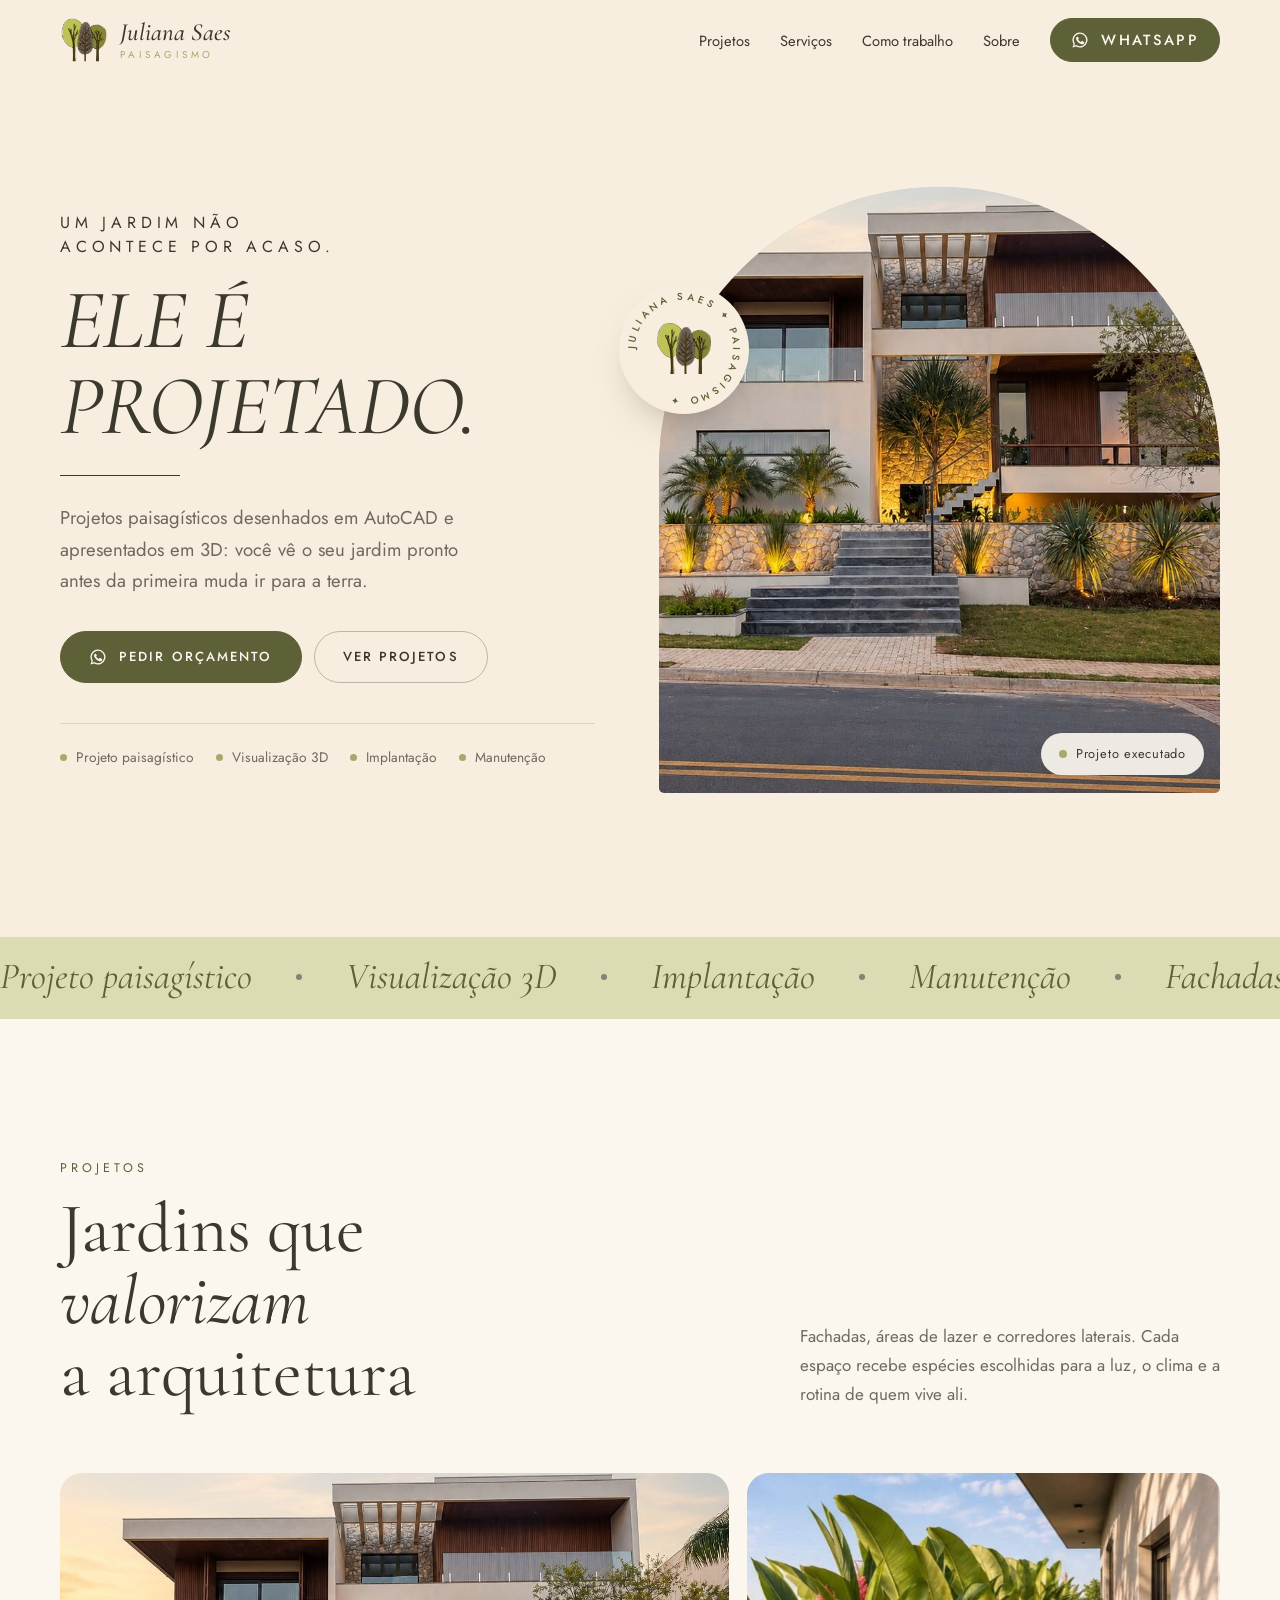
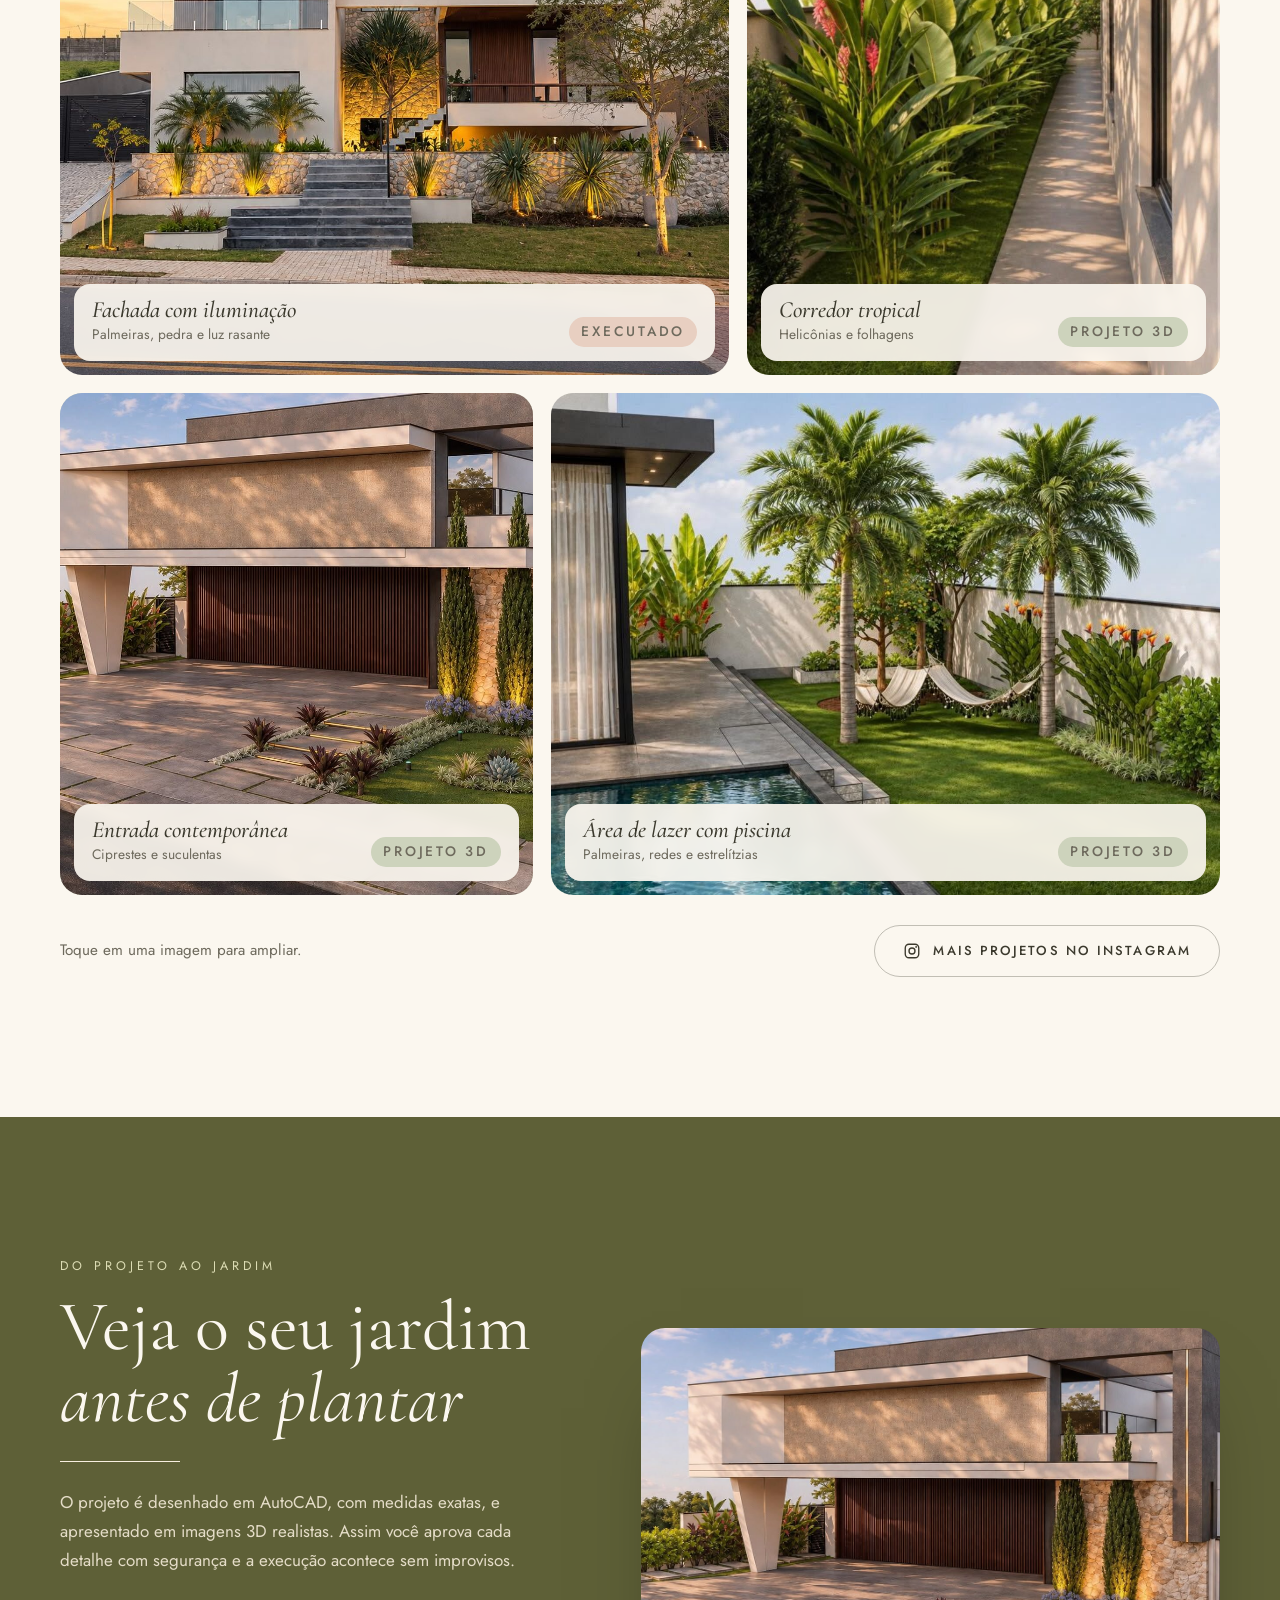
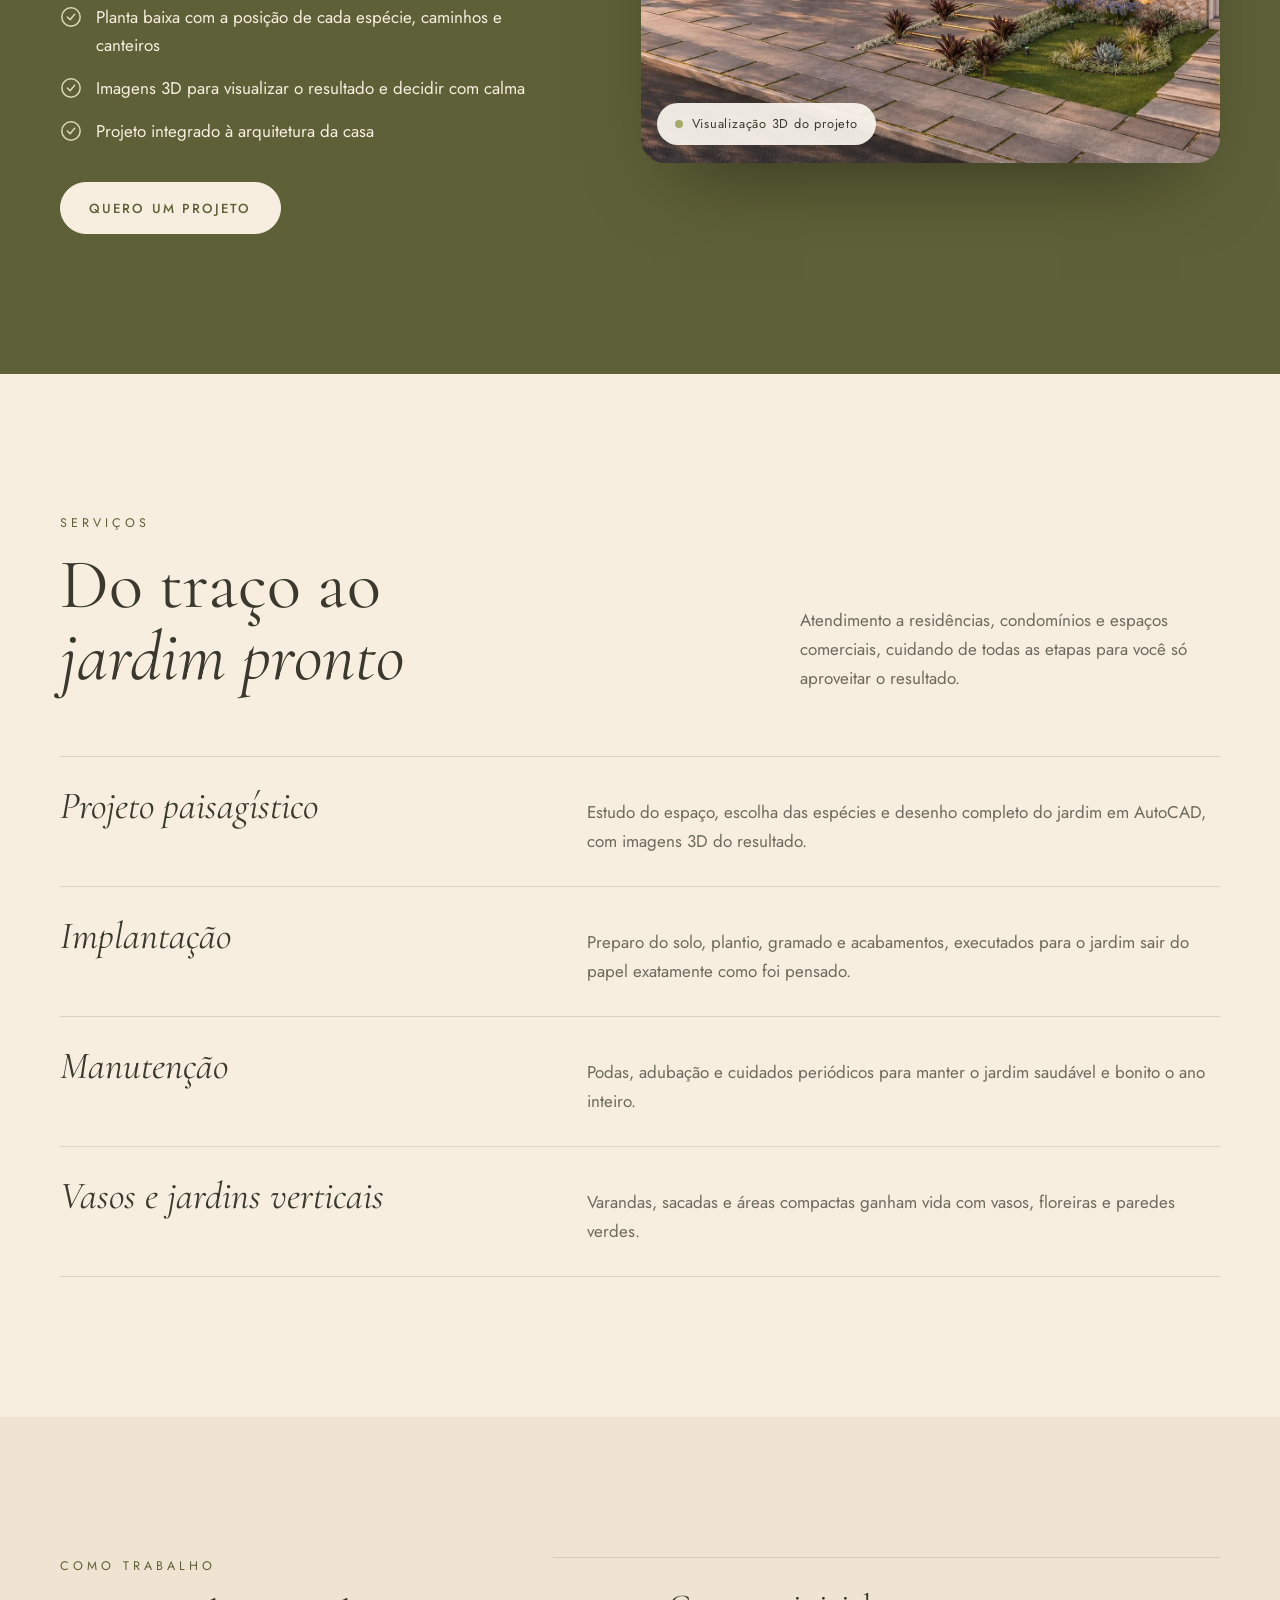
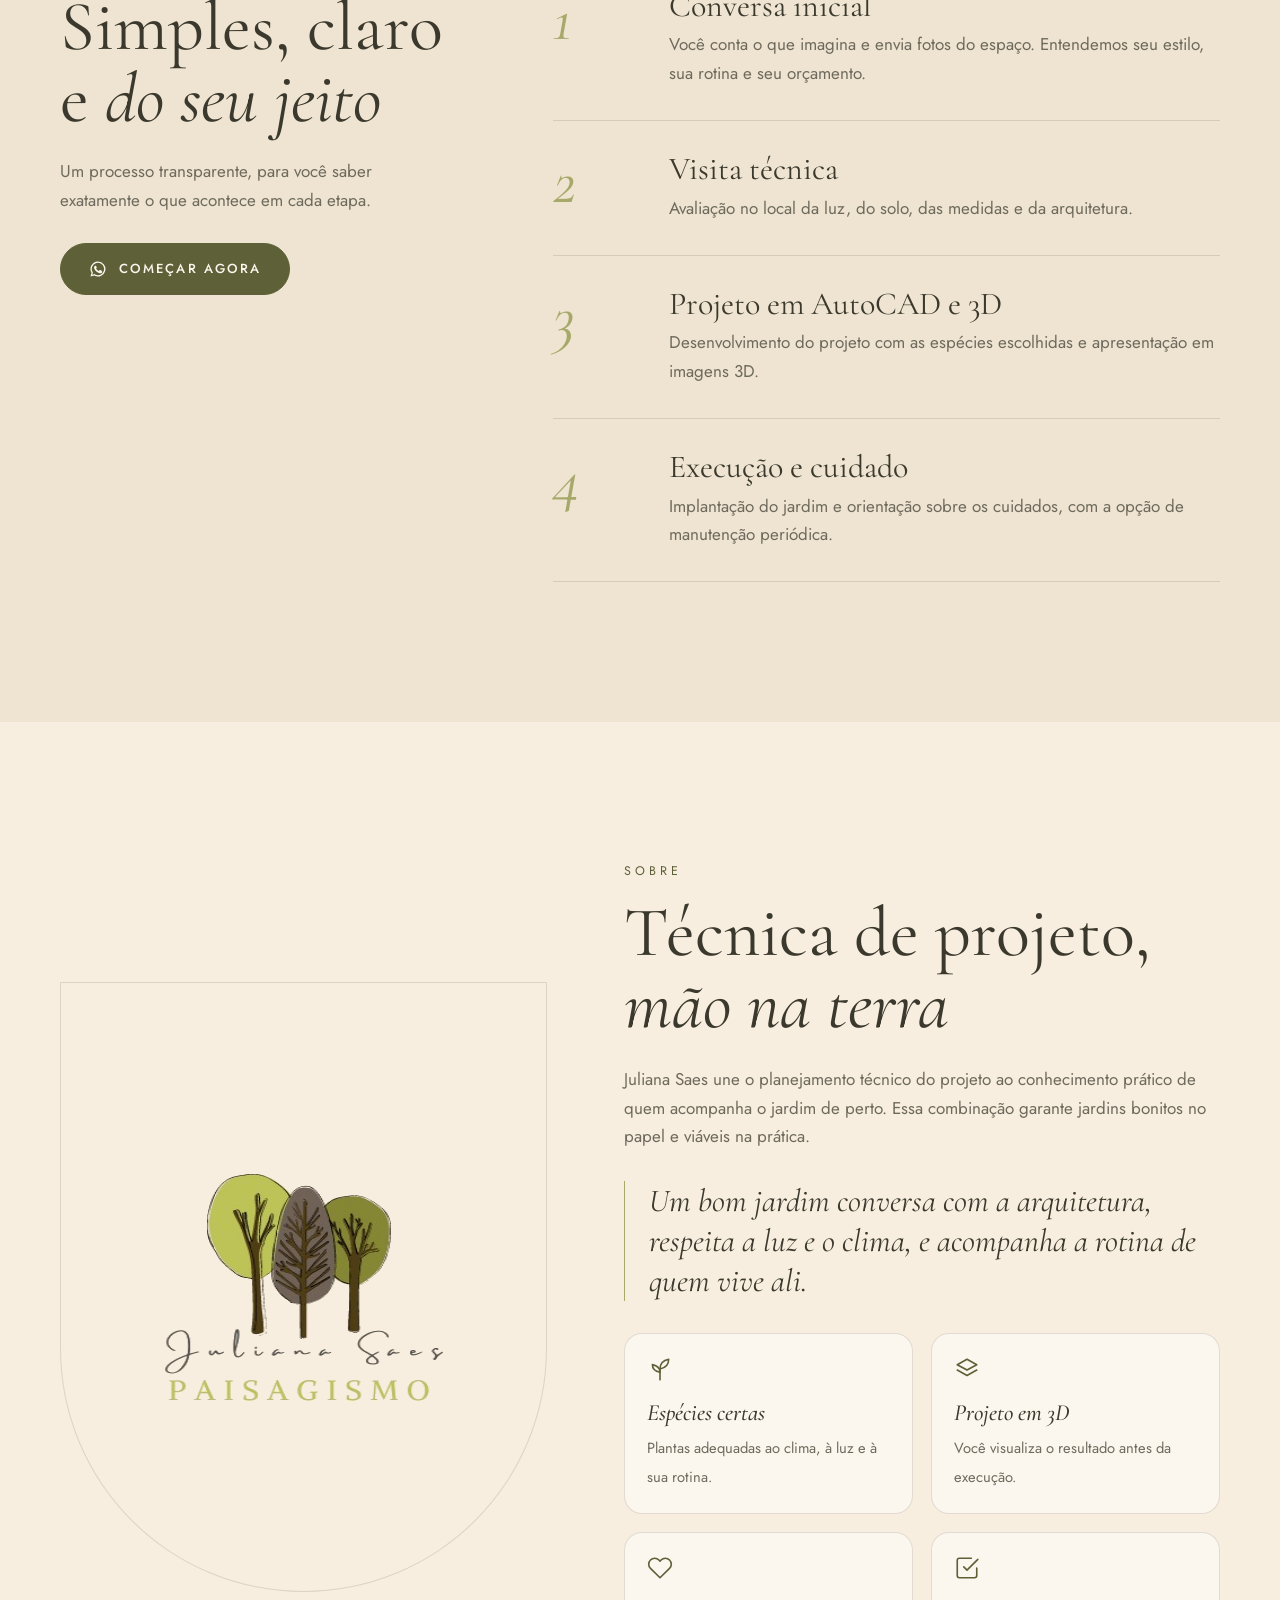
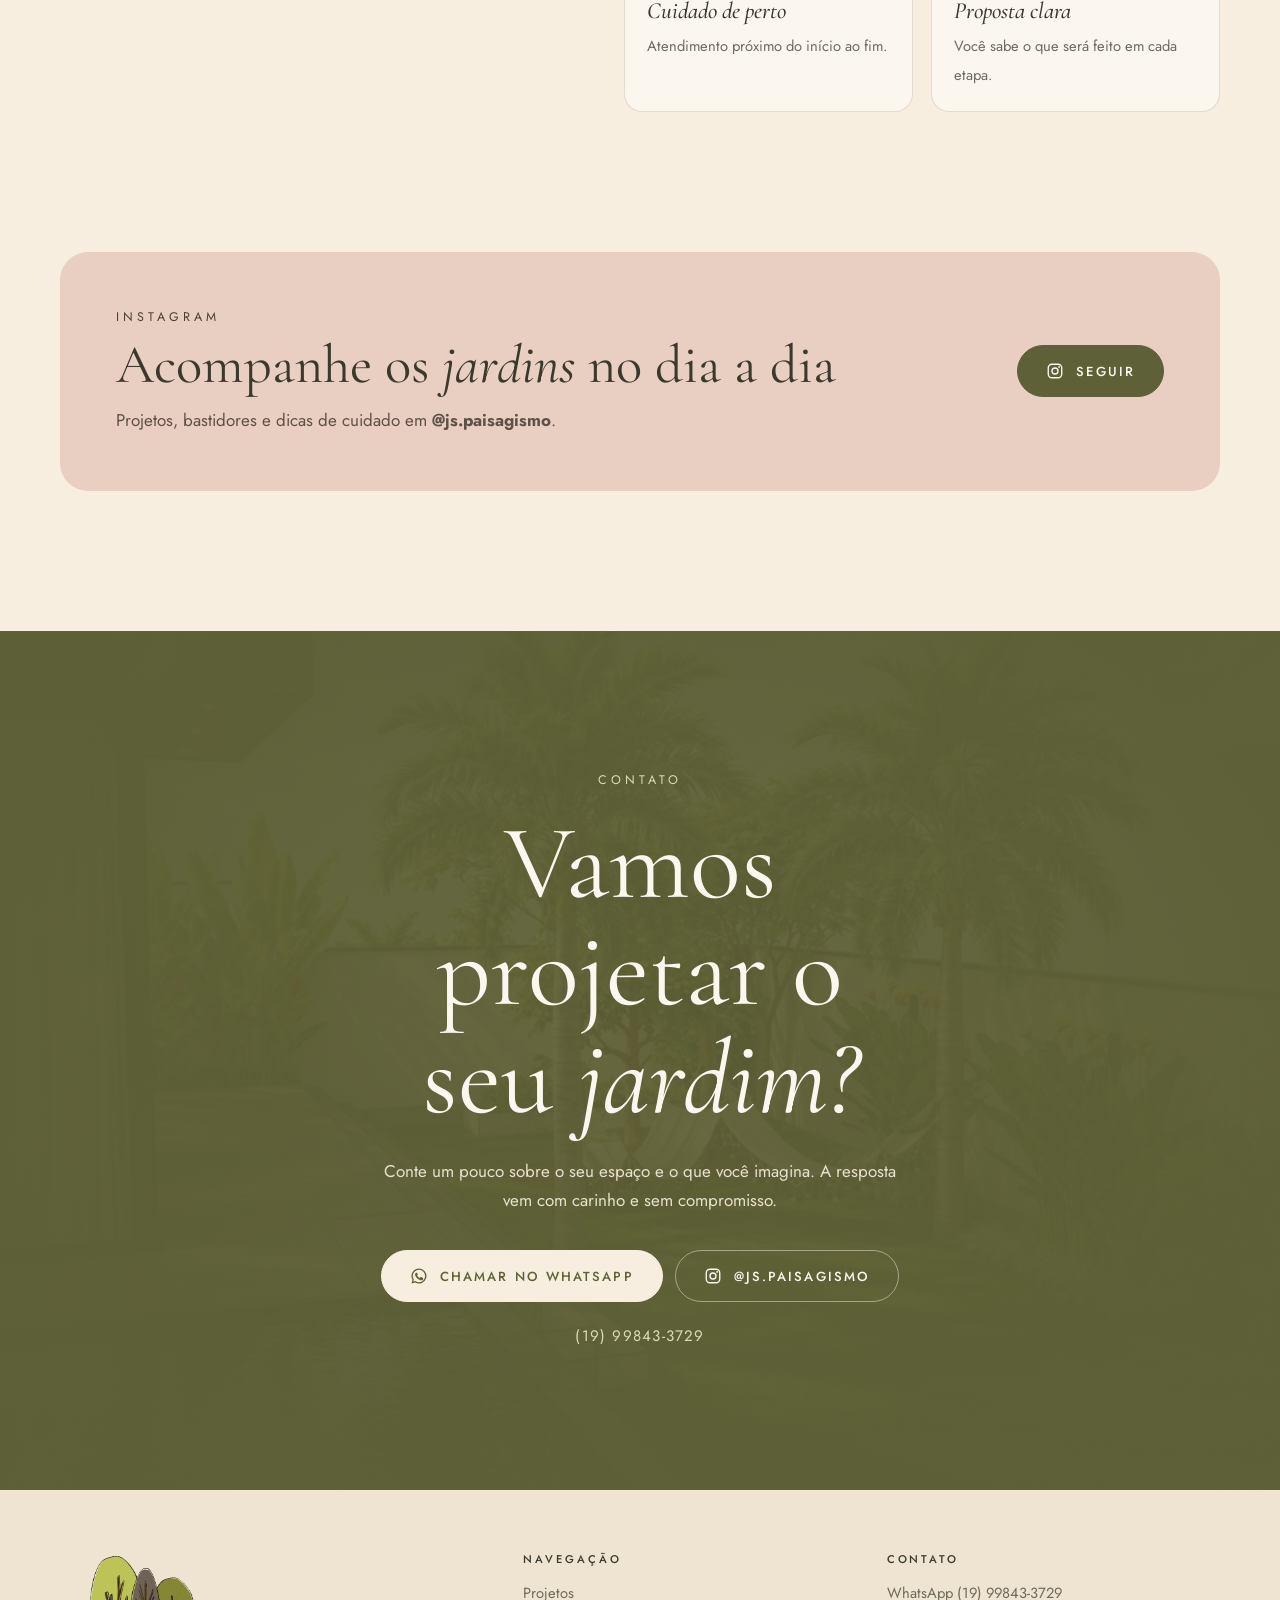
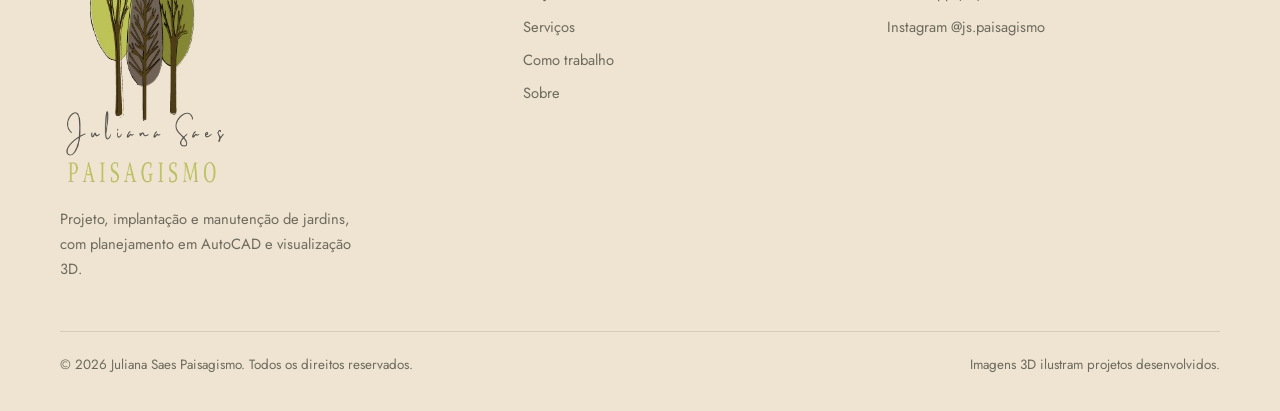
==== commit aee010f2: "Nova identidade Juliana Saes Paisagismo: tons pastéis, logo real e projetos - Paleta areia, verde-ol" ====
--- a/index.html
+++ b/index.html
@@ -5,263 +5,265 @@
 <meta name="viewport" content="width=device-width, initial-scale=1, viewport-fit=cover">
 <!-- Enquanto o site não for oficial, fica fora do Google. Remover esta linha (e o X-Robots-Tag do netlify.toml) ao publicar no domínio próprio. -->
 <meta name="robots" content="noindex, nofollow">
-<title>JS Paisagismo · Projetos e jardins</title>
-<meta name="description" content="JS Paisagismo: projetos paisagísticos desenvolvidos em AutoCAD, implantação e manutenção de jardins.">
-<meta name="theme-color" content="#18291c">
+<title>Juliana Saes Paisagismo · Projetos e jardins</title>
+<meta name="description" content="Juliana Saes Paisagismo: projetos paisagísticos em AutoCAD com visualização 3D, implantação e manutenção de jardins.">
+<meta name="theme-color" content="#f7eedf">
 <meta property="og:type" content="website">
 <meta property="og:url" content="https://jspaisagismo.netlify.app/">
-<meta property="og:title" content="JS Paisagismo · Projetos e jardins">
-<meta property="og:description" content="Do projeto em AutoCAD ao jardim pronto: paisagismo pensado para o seu espaço.">
+<meta property="og:title" content="Juliana Saes Paisagismo · Um jardim não acontece por acaso">
+<meta property="og:description" content="Do projeto em AutoCAD e 3D ao jardim pronto: paisagismo pensado para o seu espaço.">
 <meta property="og:image" content="https://jspaisagismo.netlify.app/img/og.jpg">
 <meta property="og:image:width" content="1200">
 <meta property="og:image:height" content="630">
 <meta name="twitter:card" content="summary_large_image">
-<link rel="icon" href="data:image/svg+xml,%3Csvg xmlns='http://www.w3.org/2000/svg' viewBox='0 0 32 32'%3E%3Crect width='32' height='32' rx='16' fill='%2318291c'/%3E%3Cpath d='M16 25c0-8 3-13 9-16-1 8-4 13-9 16zm0 0c0-6-2-10-7-12 0 6 2 10 7 12z' fill='%23d9e4b8'/%3E%3C/svg%3E">
+<link rel="icon" type="image/png" href="img/favicon.png">
 <link rel="preconnect" href="https://fonts.googleapis.com">
 <link rel="preconnect" href="https://fonts.gstatic.com" crossorigin>
-<link href="https://fonts.googleapis.com/css2?family=Instrument+Serif:ital@0;1&family=Manrope:wght@400;500;600;700&display=swap" rel="stylesheet">
-<link rel="preload" as="image" href="img/hero.jpg" imagesrcset="img/hero-960.jpg 960w, img/hero.jpg 1920w" imagesizes="(max-width: 900px) 100vw, 50vw" fetchpriority="high">
+<link href="https://fonts.googleapis.com/css2?family=Cormorant+Garamond:ital,wght@0,400;0,500;1,400;1,500&family=Jost:wght@300;400;500&display=swap" rel="stylesheet">
+<link rel="preload" as="image" href="img/fachada-executada.jpg" imagesrcset="img/fachada-executada-700.jpg 700w, img/fachada-executada.jpg 1122w" imagesizes="(max-width: 900px) 100vw, 50vw" fetchpriority="high">
 <style>
+/*
+  VOZ: elegante, calma, confiante — como o post "Um jardim não acontece por acaso. Ele é projetado."
+  IDEIA: um caderno de projeto de paisagismo; cada seção é uma prancha.
+  IMAGEM: os projetos da Juliana (3D e obra executada) em molduras em arco.
+  COR E TIPO: areia da logo, verde-oliva, sálvia, rosa-argila e taupe; Cormorant itálico + Jost espaçado.
+  LAYOUT: blocos largos de cor chapada, muito respiro, fotos grandes.
+*/
 :root{
-  --linho:#f5efe4;
-  --linho-2:#ece3d3;
-  --papel:#fbf8f2;
-  --floresta:#18291c;
-  --verde:#2c4a31;
-  --musgo:#7b9461;
-  --broto:#d9e4b8;
-  --terracota:#b5653d;
-  --argila:#d89a6d;
-  --tinta:#141a15;
-  --suave:#5d6158;
-  --linha:rgba(24,41,28,.14);
-  --serif:"Instrument Serif",Georgia,"Times New Roman",serif;
-  --sans:"Manrope",system-ui,-apple-system,"Segoe UI",Roboto,Arial,sans-serif;
+  color-scheme:light;
+  --areia:#f7eedf;      /* fundo da logo */
+  --areia-2:#efe4d1;
+  --creme:#fbf7ef;
+  --oliva:#a7a96a;      /* verde-oliva pastel */
+  --oliva-clara:#dcdcb4;
+  --oliva-escura:#5e6037;
+  --salvia:#cdd3bc;
+  --rosa:#e8cfc1;       /* rosa-argila pastel */
+  --taupe:#8b7e75;      /* árvore do meio da logo */
+  --tronco:#4d4129;
+  --tinta:#3b392d;
+  --suave:#6e6a5d;
+  --linha:rgba(77,65,41,.15);
+  --serif:"Cormorant Garamond",Georgia,"Times New Roman",serif;
+  --sans:"Jost",system-ui,-apple-system,"Segoe UI",Roboto,Arial,sans-serif;
   --ease:cubic-bezier(.2,.7,.2,1);
 }
-*{box-sizing:border-box}
-html{scroll-behavior:smooth;scroll-padding-top:80px;-webkit-text-size-adjust:100%}
-body{margin:0;background:var(--linho);color:var(--tinta);font:400 17px/1.65 var(--sans);-webkit-font-smoothing:antialiased;overflow-x:hidden}
+*{box-sizing:border-box;min-width:0}
+html{scroll-behavior:smooth;scroll-padding-top:84px;-webkit-text-size-adjust:100%}
+body{margin:0;background:var(--areia);color:var(--tinta);font:400 17px/1.7 var(--sans);-webkit-font-smoothing:antialiased;overflow-x:clip}
 img{display:block;max-width:100%}
 a{color:inherit}
-h1,h2,h3{font-family:var(--serif);font-weight:400;line-height:1.02;letter-spacing:-.015em;margin:0}
-em{font-style:italic}
+h1,h2,h3{font-family:var(--serif);font-weight:400;line-height:1.02;margin:0;text-wrap:balance}
 p{margin:0 0 1em}
 .wrap{width:100%;max-width:1240px;margin:0 auto;padding:0 clamp(18px,4vw,40px)}
-.olho{display:inline-flex;align-items:center;gap:10px;font:600 .74rem/1 var(--sans);letter-spacing:.2em;text-transform:uppercase;color:var(--terracota)}
-.olho::before{content:"";width:8px;height:8px;border-radius:50%;background:currentColor}
-.h2{font-size:clamp(2.6rem,6vw,4.8rem)}
-.h2 em{color:var(--verde)}
-.sec{padding:clamp(84px,11vw,150px) 0}
+.olho{display:block;font:400 .78rem/1.5 var(--sans);letter-spacing:.32em;text-transform:uppercase;color:var(--oliva-escura)}
+.h2{font-size:clamp(2.6rem,5.6vw,4.4rem);color:var(--tinta)}
+.h2 em,.hero h1 em{font-style:italic}
+.traco{display:block;width:120px;height:1px;background:currentColor;opacity:.45;margin:26px 0}
+.sec{padding:clamp(84px,11vw,140px) 0}
 
 /* Botões */
-.btn{--bg:var(--floresta);--fg:#fff;display:inline-flex;align-items:center;gap:12px;padding:16px 26px;border-radius:999px;background:var(--bg);color:var(--fg);font:600 .95rem/1 var(--sans);text-decoration:none;border:1.5px solid var(--bg);transition:transform .35s var(--ease),background .3s,color .3s,border-color .3s}
+.btn{--bg:var(--oliva-escura);--fg:var(--creme);display:inline-flex;align-items:center;justify-content:center;gap:12px;min-height:52px;padding:14px 28px;border-radius:999px;background:var(--bg);color:var(--fg);font:500 .82rem/1 var(--sans);letter-spacing:.16em;text-transform:uppercase;text-decoration:none;border:1px solid var(--bg);transition:transform .35s var(--ease),background .3s,color .3s,border-color .3s}
 .btn:hover{transform:translateY(-3px)}
+.btn:focus-visible,a:focus-visible,button:focus-visible{outline:2px solid var(--oliva-escura);outline-offset:3px}
 .btn svg{width:18px;height:18px;flex:none}
-.btn .seta{width:30px;height:30px;border-radius:50%;background:rgba(255,255,255,.16);display:grid;place-items:center;margin-right:-12px;transition:transform .35s var(--ease)}
-.btn:hover .seta{transform:rotate(-45deg)}
-.btn-claro{--bg:transparent;--fg:var(--floresta);border-color:var(--linha)}
-.btn-claro:hover{border-color:var(--floresta)}
-.btn-broto{--bg:var(--broto);--fg:var(--floresta)}
-.btn-broto .seta{background:rgba(24,41,28,.1)}
-.btn-contorno{--bg:transparent;--fg:#fff;border-color:rgba(255,255,255,.35)}
-.btn-contorno:hover{border-color:#fff}
+.btn-claro{--bg:transparent;--fg:var(--tinta);border-color:rgba(59,57,45,.3)}
+.btn-claro:hover{border-color:var(--tinta)}
+.btn-areia{--bg:var(--areia);--fg:var(--oliva-escura)}
+.btn-contorno{--bg:transparent;--fg:var(--creme);border-color:rgba(251,247,239,.45)}
+.btn-contorno:hover{border-color:var(--creme)}
 
 /* Cabeçalho */
-.topo{position:fixed;inset:0 0 auto;z-index:50;transition:background .4s,box-shadow .4s,transform .4s}
-.topo.solido{background:rgba(245,239,228,.86);backdrop-filter:saturate(1.5) blur(14px);-webkit-backdrop-filter:saturate(1.5) blur(14px);box-shadow:0 1px 0 var(--linha)}
-.topo .wrap{display:flex;align-items:center;justify-content:space-between;height:78px;gap:20px}
-.marca{display:flex;align-items:center;gap:12px;text-decoration:none;color:var(--floresta)}
-.marca svg{width:40px;height:40px;flex:none}
-.marca b{display:block;font:400 1.6rem/1 var(--serif);letter-spacing:-.01em}
-.marca small{display:block;font:600 .6rem/1 var(--sans);letter-spacing:.24em;text-transform:uppercase;color:var(--terracota);margin-top:4px}
+.topo{position:fixed;inset:0 0 auto;z-index:50;transition:background .4s,box-shadow .4s}
+.topo.solido{background:rgba(247,238,223,.9);backdrop-filter:saturate(1.3) blur(14px);-webkit-backdrop-filter:saturate(1.3) blur(14px);box-shadow:0 1px 0 var(--linha)}
+.topo .wrap{display:flex;align-items:center;justify-content:space-between;height:80px;gap:20px}
+.marca{display:flex;align-items:center;gap:12px;text-decoration:none;color:var(--tinta)}
+.marca img{height:46px;width:auto}
+.marca b{display:block;font:italic 500 1.55rem/1 var(--serif)}
+.marca small{display:block;font:400 .62rem/1 var(--sans);letter-spacing:.38em;text-transform:uppercase;color:var(--oliva);margin-top:5px}
 .menu{display:flex;align-items:center;gap:30px;list-style:none;margin:0;padding:0}
-.menu a{text-decoration:none;font-weight:500;font-size:.93rem;position:relative}
-.menu a:not(.btn)::after{content:"";position:absolute;left:0;right:0;bottom:-6px;height:1.5px;background:var(--terracota);transform:scaleX(0);transform-origin:left;transition:transform .35s var(--ease)}
+.menu a{text-decoration:none;font-size:.92rem;position:relative}
+.menu a:not(.btn)::after{content:"";position:absolute;left:0;right:0;bottom:-5px;height:1px;background:var(--oliva-escura);transform:scaleX(0);transform-origin:left;transition:transform .35s var(--ease)}
 .menu a:not(.btn):hover::after{transform:scaleX(1)}
-.menu .btn{padding:12px 20px}
-.burger{display:none;width:46px;height:46px;border-radius:50%;border:1.5px solid var(--linha);background:transparent;cursor:pointer;place-items:center;color:var(--floresta)}
-.burger span{display:block;width:18px;height:1.5px;background:currentColor;position:relative;transition:transform .3s}
+.menu .btn{min-height:44px;padding:10px 20px}
+.burger{display:none;width:46px;height:46px;border-radius:50%;border:1px solid var(--linha);background:transparent;cursor:pointer;place-items:center;color:var(--tinta)}
+.burger span{display:block;width:18px;height:1.5px;background:currentColor;position:relative}
 .burger span::before,.burger span::after{content:"";position:absolute;left:0;width:18px;height:1.5px;background:currentColor;transition:transform .3s}
 .burger span::before{top:-6px}.burger span::after{top:6px}
 .aberto .burger span{background:transparent}
 .aberto .burger span::before{transform:translateY(6px) rotate(45deg)}
 .aberto .burger span::after{transform:translateY(-6px) rotate(-45deg)}
-@media (max-width:900px){
+@media (max-width:940px){
   .burger{display:grid}
-  .menu{position:fixed;inset:78px 0 auto;flex-direction:column;align-items:flex-start;gap:6px;padding:22px clamp(18px,4vw,40px) 30px;background:var(--linho);border-bottom:1px solid var(--linha);transform:translateY(-12px);opacity:0;pointer-events:none;transition:opacity .3s,transform .3s}
-  .menu a:not(.btn){font:400 2rem/1.3 var(--serif)}
+  .menu{position:fixed;inset:80px 0 auto;flex-direction:column;align-items:flex-start;gap:4px;padding:20px clamp(18px,4vw,40px) 30px;background:var(--areia);border-bottom:1px solid var(--linha);transform:translateY(-12px);opacity:0;pointer-events:none;transition:opacity .3s,transform .3s}
+  .menu a:not(.btn){font:italic 400 2rem/1.35 var(--serif)}
   .menu li:last-child{margin-top:14px}
   .aberto .menu{opacity:1;transform:none;pointer-events:auto}
-  .aberto{background:var(--linho)}
+  .aberto{background:var(--areia)}
 }
 
 /* Abertura */
-.hero{padding:118px 0 0;position:relative}
-.hero-grade{display:grid;grid-template-columns:1.05fr .95fr;gap:clamp(28px,5vw,72px);align-items:end;min-height:calc(100svh - 118px)}
-.hero-texto{padding-bottom:clamp(40px,7vw,96px)}
-.hero h1{font-size:clamp(3.4rem,8.4vw,7.6rem);margin:22px 0 26px;color:var(--floresta)}
-.hero h1 em{color:var(--terracota)}
-.hero p.sub{font-size:clamp(1.04rem,1.6vw,1.18rem);color:var(--suave);max-width:470px;margin-bottom:34px}
+.hero{padding:120px 0 clamp(40px,6vw,80px)}
+.hero-grade{display:grid;grid-template-columns:minmax(0,1fr) minmax(0,1.05fr);gap:clamp(30px,5vw,80px);align-items:center;min-height:calc(100svh - 160px)}
+.hero h1{font-size:clamp(3rem,6.6vw,6.2rem);font-weight:400;color:var(--tinta);margin-top:18px;text-transform:uppercase;letter-spacing:-.01em}
+.hero .olho{font-size:clamp(.82rem,1.3vw,1rem);color:var(--tinta);letter-spacing:.3em;max-width:30ch}
+.hero p.sub{font-size:clamp(1.04rem,1.5vw,1.16rem);color:var(--suave);max-width:440px;margin-bottom:34px}
 .hero .botoes{display:flex;flex-wrap:wrap;gap:12px}
-.hero-tags{display:flex;flex-wrap:wrap;gap:8px 22px;margin-top:44px;padding-top:24px;border-top:1px solid var(--linha);font-size:.86rem;color:var(--suave)}
-.hero-tags span{display:inline-flex;align-items:center;gap:8px}
-.hero-tags span::before{content:"✦";color:var(--musgo);font-size:.75rem}
-.hero-foto{position:relative;align-self:stretch;display:flex;align-items:flex-end}
-.arco{position:relative;width:100%;height:min(78svh,760px);border-radius:999px 999px 0 0;overflow:hidden;background:var(--verde)}
-.arco img{width:100%;height:100%;object-fit:cover;transform:scale(1.06);animation:respira 18s ease-in-out infinite alternate}
-@keyframes respira{to{transform:scale(1.14) translate(-1.5%,-1%)}}
-.selo-gira{position:absolute;left:-46px;top:22%;width:132px;height:132px;border-radius:50%;background:var(--broto);display:grid;place-items:center;box-shadow:0 20px 40px -20px rgba(24,41,28,.5)}
-.selo-gira svg.texto{position:absolute;inset:0;width:100%;height:100%;animation:gira 22s linear infinite}
-.selo-gira svg.folha{width:38px;height:38px}
+.hero-tags{display:flex;flex-wrap:wrap;gap:6px 22px;margin-top:40px;padding-top:22px;border-top:1px solid var(--linha);font-size:.86rem;color:var(--suave)}
+.hero-tags span{display:inline-flex;align-items:center;gap:9px}
+.hero-tags span::before{content:"";width:7px;height:7px;border-radius:50%;background:var(--oliva)}
+.hero-foto{position:relative}
+.arco{position:relative;aspect-ratio:1/1.08;max-height:76svh;width:100%;border-radius:999px 999px 18px 18px;overflow:hidden;background:var(--salvia)}
+.arco img{width:100%;height:100%;object-fit:cover;object-position:50% 60%;animation:respira 20s ease-in-out infinite alternate}
+@keyframes respira{from{transform:scale(1.04)}to{transform:scale(1.12)}}
+.selo-gira{position:absolute;left:-40px;top:16%;width:130px;height:130px;border-radius:50%;background:var(--areia);display:grid;place-items:center;box-shadow:0 18px 40px -22px rgba(77,65,41,.55)}
+.selo-gira svg{position:absolute;inset:0;width:100%;height:100%;animation:gira 26s linear infinite}
+.selo-gira img{width:58px}
 @keyframes gira{to{transform:rotate(360deg)}}
-.cartao-cad{position:absolute;right:-18px;bottom:44px;display:flex;align-items:center;gap:12px;background:var(--papel);padding:10px 18px 10px 10px;border-radius:999px;box-shadow:0 24px 50px -24px rgba(24,41,28,.55);font-size:.82rem;line-height:1.3}
-.cartao-cad img{width:46px;height:46px;border-radius:50%;object-fit:cover}
-.cartao-cad b{display:block;font-size:.9rem;color:var(--floresta)}
+.legenda-foto{position:absolute;right:16px;bottom:18px;background:rgba(251,247,239,.92);padding:10px 18px;border-radius:999px;font-size:.8rem;letter-spacing:.06em;color:var(--tinta);display:flex;align-items:center;gap:9px}
+.legenda-foto i{width:8px;height:8px;border-radius:50%;background:var(--oliva)}
 @media (max-width:900px){
-  .hero{padding-top:100px}
+  .hero{padding-top:104px}
   .hero-grade{grid-template-columns:1fr;min-height:0}
-  .hero-texto{padding-bottom:0}
-  .arco{height:min(70svh,560px)}
-  .selo-gira{left:auto;right:14px;top:-50px;width:112px;height:112px}
-  .cartao-cad{right:12px;bottom:20px}
+  .arco{aspect-ratio:1/1;max-height:none}
+  .selo-gira{left:auto;right:12px;top:-46px;width:104px;height:104px}
+  .selo-gira img{width:46px}
 }
 
-/* Faixa animada */
-.faixa{background:var(--floresta);color:var(--broto);overflow:hidden;padding:26px 0;white-space:nowrap}
-.faixa .trilho{display:inline-flex;gap:46px;animation:corre 38s linear infinite;font:400 clamp(1.7rem,3.4vw,2.6rem)/1 var(--serif)}
-.faixa span{display:inline-flex;align-items:center;gap:46px}
-.faixa span::after{content:"✦";font-size:.55em;color:var(--argila)}
-.faixa em{color:#fff}
+/* Faixa */
+.faixa{background:var(--oliva-clara);color:var(--oliva-escura);overflow:hidden;padding:22px 0;white-space:nowrap}
+.faixa .trilho{display:inline-flex;gap:44px;animation:corre 42s linear infinite;font:italic 400 clamp(1.6rem,3vw,2.3rem)/1 var(--serif)}
+.faixa span{display:inline-flex;align-items:center;gap:44px}
+.faixa span::after{content:"";width:6px;height:6px;border-radius:50%;background:var(--taupe)}
 @keyframes corre{to{transform:translateX(-50%)}}
 
-/* Manifesto */
-.manifesto{background:var(--papel)}
-.manifesto .grade{display:grid;grid-template-columns:.8fr 2fr;gap:clamp(28px,6vw,90px)}
-.manifesto blockquote{margin:0;font:400 clamp(1.9rem,4vw,3.3rem)/1.14 var(--serif);color:var(--floresta);letter-spacing:-.01em}
-.manifesto blockquote em{color:var(--terracota)}
-.manifesto .cols{display:grid;grid-template-columns:1fr 1fr;gap:28px;margin-top:44px;color:var(--suave)}
-@media (max-width:900px){.manifesto .grade,.manifesto .cols{grid-template-columns:1fr}}
+/* Cabeçalhos de seção */
+.cab{display:flex;flex-wrap:wrap;align-items:flex-end;justify-content:space-between;gap:24px;margin-bottom:clamp(40px,6vw,64px)}
+.cab .h2{margin-top:16px;max-width:14ch}
+.cab p{max-width:420px;color:var(--suave);margin:0}
+
+/* Projetos */
+.projetos{background:var(--creme)}
+.galeria{display:grid;grid-template-columns:repeat(12,minmax(0,1fr));gap:18px}
+.proj{position:relative;margin:0;border-radius:22px;overflow:hidden;cursor:zoom-in;background:var(--salvia);border:0;padding:0;text-align:left;color:inherit;font:inherit;display:block}
+.proj img{width:100%;height:100%;object-fit:cover;transition:transform 1s var(--ease)}
+.proj:hover img{transform:scale(1.05)}
+.proj .info{position:absolute;left:14px;right:14px;bottom:14px;display:flex;flex-wrap:wrap;align-items:flex-end;justify-content:space-between;gap:8px 14px;padding:14px 18px;border-radius:16px;background:rgba(251,247,239,.92);backdrop-filter:blur(6px);-webkit-backdrop-filter:blur(6px)}
+.proj .info b{display:block;font:italic 500 1.45rem/1.1 var(--serif);color:var(--tinta)}
+.proj .info span{font-size:.86rem;color:var(--suave)}
+.selo{font:500 .68rem/1 var(--sans);letter-spacing:.2em;text-transform:uppercase;padding:8px 12px;border-radius:999px;white-space:nowrap}
+.selo.d3{background:var(--salvia);color:var(--oliva-escura)}
+.selo.obra{background:var(--rosa);color:var(--tronco)}
+.p1{grid-column:span 7;aspect-ratio:4/3}
+.p2,.p3{grid-column:span 5}
+.p2 img,.p3 img{position:absolute;inset:0}
+.p4{grid-column:span 7;aspect-ratio:4/3}
+.galeria-rodape{display:flex;flex-wrap:wrap;align-items:center;justify-content:space-between;gap:16px;margin-top:30px;color:var(--suave);font-size:.95rem}
+@media (max-width:820px){.galeria{grid-template-columns:1fr}.p1,.p2,.p3,.p4{grid-column:auto;aspect-ratio:4/3.2}.proj .info{left:10px;right:10px;bottom:10px;padding:10px 14px;flex-wrap:nowrap;align-items:center}.proj .info b{font-size:1.2rem}.proj .info span span{display:none}.selo{padding:7px 10px;font-size:.6rem}}
+
+/* Visualizador */
+.lb{position:fixed;inset:0;z-index:100;background:rgba(40,38,28,.92);display:none;align-items:center;justify-content:center;padding:70px 16px 90px}
+.lb.ver{display:flex}
+.lb img{max-width:min(1200px,100%);max-height:100%;border-radius:14px;object-fit:contain}
+.lb p{position:absolute;left:0;right:0;bottom:26px;text-align:center;color:var(--areia);margin:0;font:italic 400 1.4rem/1.2 var(--serif);padding:0 70px}
+.lb button{position:absolute;width:52px;height:52px;border-radius:50%;border:1px solid rgba(247,238,223,.4);background:rgba(247,238,223,.08);color:var(--areia);cursor:pointer;display:grid;place-items:center}
+.lb button svg{width:22px;height:22px}
+.lb .fechar{top:14px;right:14px}
+.lb .ant{left:14px;top:50%;transform:translateY(-50%)}
+.lb .prox{right:14px;top:50%;transform:translateY(-50%)}
+@media (max-width:600px){.lb .ant,.lb .prox{top:auto;bottom:16px;transform:none}.lb p{bottom:84px;padding:0 16px}}
+
+/* Do 3D ao jardim */
+.tres{background:var(--oliva-escura);color:var(--areia)}
+.tres .olho{color:var(--oliva-clara)}
+.tres .h2{color:var(--creme);margin-top:16px}
+.tres-grade{display:grid;grid-template-columns:minmax(0,1fr) minmax(0,1.15fr);gap:clamp(32px,6vw,90px);align-items:center}
+.tres p{color:#e4dcc7;max-width:520px}
+.checks{list-style:none;padding:0;margin:28px 0 36px;display:grid;gap:14px}
+.checks li{display:flex;gap:14px;align-items:flex-start}
+.checks svg{width:22px;height:22px;flex:none;margin-top:3px;color:var(--oliva-clara)}
+.tres-foto{position:relative;border-radius:24px;overflow:hidden;aspect-ratio:4/3;box-shadow:0 40px 80px -40px rgba(0,0,0,.5)}
+.tres-foto img{width:100%;height:100%;object-fit:cover}
+.tres-foto .legenda-foto{left:16px;right:auto}
+@media (max-width:900px){.tres-grade{grid-template-columns:1fr}.tres-foto{order:-1}}
 
 /* Serviços */
-.cab{display:flex;flex-wrap:wrap;align-items:flex-end;justify-content:space-between;gap:24px;margin-bottom:clamp(40px,6vw,70px)}
-.cab .h2{margin-top:18px;max-width:12ch}
-.cab p{max-width:420px;color:var(--suave);margin:0}
 .lista{list-style:none;margin:0;padding:0;border-top:1px solid var(--linha)}
-.item{display:grid;grid-template-columns:90px 1.1fr 1.2fr 220px;gap:28px;align-items:center;padding:30px 0;border-bottom:1px solid var(--linha);transition:padding .45s var(--ease),background .45s}
-.item:hover{padding-left:18px;padding-right:18px;background:var(--papel)}
-.item .n{font:400 1.2rem var(--serif);color:var(--terracota)}
-.item h3{font-size:clamp(1.9rem,3vw,2.6rem);color:var(--floresta)}
-.item p{margin:0;color:var(--suave);font-size:.97rem}
-.item figure{margin:0;height:140px;border-radius:999px;overflow:hidden;transition:border-radius .5s var(--ease)}
-.item:hover figure{border-radius:20px}
-.item figure img{width:100%;height:100%;object-fit:cover;transition:transform .7s var(--ease)}
-.item:hover figure img{transform:scale(1.07)}
-@media (max-width:900px){.item{grid-template-columns:1fr;gap:12px;padding:30px 0}.item:hover{padding-left:0;padding-right:0;background:none}.item figure{height:200px;border-radius:20px;order:-1}.item .n{order:-1}}
-
-/* AutoCAD */
-.cad{background:var(--floresta);color:#dfe6d4;overflow:hidden;position:relative}
-.cad::before{content:"";position:absolute;inset:0;background-image:linear-gradient(rgba(217,228,184,.06) 1px,transparent 1px),linear-gradient(90deg,rgba(217,228,184,.06) 1px,transparent 1px);background-size:44px 44px;mask-image:radial-gradient(ellipse at 80% 30%,#000,transparent 70%);-webkit-mask-image:radial-gradient(ellipse at 80% 30%,#000,transparent 70%)}
-.cad .wrap{position:relative}
-.cad .olho{color:var(--argila)}
-.cad .h2{color:#fff;margin:18px 0 26px}
-.cad .h2 em{color:var(--broto)}
-.cad-grade{display:grid;grid-template-columns:1fr 1.15fr;gap:clamp(32px,6vw,90px);align-items:center}
-.cad p{color:#c9d2bd;max-width:520px}
-.checks{list-style:none;padding:0;margin:30px 0 38px;display:grid;gap:14px}
-.checks li{display:flex;gap:14px;align-items:flex-start}
-.checks svg{width:22px;height:22px;flex:none;margin-top:3px;color:var(--broto)}
-.cad-fotos{position:relative;padding-bottom:70px}
-.cad-fotos .grande{border-radius:26px;overflow:hidden;aspect-ratio:16/10;box-shadow:0 40px 80px -40px rgba(0,0,0,.6)}
-.cad-fotos .grande img{width:100%;height:100%;object-fit:cover}
-.cad-fotos .menor{position:absolute;left:-48px;bottom:0;width:36%;aspect-ratio:4/5;border-radius:20px;overflow:hidden;border:6px solid var(--floresta);box-shadow:0 30px 60px -30px rgba(0,0,0,.7)}
-.cad-fotos .menor img{width:100%;height:100%;object-fit:cover}
-.cad-fotos .etiqueta{position:absolute;right:18px;bottom:24px;background:var(--broto);color:var(--floresta);border-radius:999px;padding:10px 16px;font:600 .8rem/1 var(--sans);display:flex;align-items:center;gap:8px}
-.cad-fotos .etiqueta i{width:8px;height:8px;border-radius:50%;background:#3aa65a;box-shadow:0 0 0 4px rgba(58,166,90,.25);animation:pulsa 1.8s infinite}
-@keyframes pulsa{50%{box-shadow:0 0 0 8px rgba(58,166,90,0)}}
-@media (max-width:900px){.cad-grade{grid-template-columns:1fr}.cad-fotos{order:-1;padding-bottom:0}.cad-fotos .menor{display:none}.cad-fotos .etiqueta{bottom:16px;right:16px}}
-
-/* Inspirações */
-.insp-grade{display:grid;grid-template-columns:1.25fr 1fr 1fr;gap:18px;height:clamp(420px,56vw,640px)}
-.card{position:relative;border-radius:26px;overflow:hidden;color:#fff;text-decoration:none;display:flex;align-items:flex-end;isolation:isolate}
-.card img{position:absolute;inset:0;width:100%;height:100%;object-fit:cover;z-index:-2;transition:transform 1s var(--ease)}
-.card::after{content:"";position:absolute;inset:0;z-index:-1;background:linear-gradient(180deg,transparent 40%,rgba(14,22,15,.82))}
-.card:hover img{transform:scale(1.06)}
-.card .txt{padding:28px}
-.card small{font:600 .7rem/1 var(--sans);letter-spacing:.2em;text-transform:uppercase;color:var(--broto)}
-.card h3{font-size:clamp(1.8rem,2.6vw,2.4rem);margin-top:10px}
-.card p{margin:8px 0 0;font-size:.92rem;color:#e4e9dc;max-width:30ch;max-height:0;opacity:0;overflow:hidden;transition:max-height .6s var(--ease),opacity .5s}
-.card:hover p{max-height:120px;opacity:1}
-@media (hover:none){.card p{max-height:none;opacity:1}}
-@media (max-width:900px){.insp-grade{grid-template-columns:1fr;height:auto}.card{height:400px}}
+.item{display:grid;grid-template-columns:minmax(0,1fr) minmax(0,1.3fr);gap:14px 40px;align-items:baseline;padding:30px 0;border-bottom:1px solid var(--linha);transition:padding .45s var(--ease),background .45s}
+.item:hover{padding-left:20px;padding-right:20px;background:var(--creme)}
+.item h3{font-size:clamp(1.9rem,3vw,2.5rem);font-style:italic;color:var(--tinta)}
+.item p{margin:0;color:var(--suave)}
+@media (max-width:760px){.item{grid-template-columns:1fr}.item:hover{padding-left:0;padding-right:0;background:none}}
 
 /* Processo */
-.processo{background:var(--linho-2)}
-.proc-grade{display:grid;grid-template-columns:1fr 1.6fr;gap:clamp(32px,6vw,90px)}
+.processo{background:var(--areia-2)}
+.proc-grade{display:grid;grid-template-columns:minmax(0,1fr) minmax(0,1.6fr);gap:clamp(32px,6vw,90px)}
 .proc-grade .fixo{position:sticky;top:110px;align-self:start}
-.proc-grade .fixo .h2{margin:18px 0 22px}
-.proc-grade .fixo p{color:var(--suave);max-width:380px}
+.proc-grade .fixo .h2{margin:16px 0 22px}
+.proc-grade .fixo p{color:var(--suave);max-width:380px;margin-bottom:28px}
 .passos{list-style:none;margin:0;padding:0;counter-reset:p}
-.passo{display:grid;grid-template-columns:110px 1fr;gap:20px;padding:34px 0;border-top:1px solid var(--linha)}
+.passo{display:grid;grid-template-columns:96px minmax(0,1fr);gap:20px;padding:32px 0;border-top:1px solid var(--linha)}
 .passo:last-child{border-bottom:1px solid var(--linha)}
-.passo::before{counter-increment:p;content:"0" counter(p);font:400 4rem/0.9 var(--serif);color:var(--terracota)}
-.passo h3{font-size:2rem;color:var(--floresta);margin-bottom:8px}
+.passo::before{counter-increment:p;content:counter(p);font:italic 400 4rem/.9 var(--serif);color:var(--oliva)}
+.passo h3{font-size:2rem;color:var(--tinta);margin-bottom:8px}
 .passo p{margin:0;color:var(--suave)}
-@media (max-width:900px){.proc-grade{grid-template-columns:1fr}.proc-grade .fixo{position:static}.passo{grid-template-columns:72px 1fr}.passo::before{font-size:3rem}}
+@media (max-width:900px){.proc-grade{grid-template-columns:1fr}.proc-grade .fixo{position:static}.passo{grid-template-columns:60px minmax(0,1fr)}.passo::before{font-size:3rem}}
 
 /* Sobre */
-.sobre-grade{display:grid;grid-template-columns:1fr 1fr;gap:clamp(32px,6vw,90px);align-items:center}
-.sobre figure{margin:0;position:relative}
-.sobre figure .f1{border-radius:0 0 999px 999px;overflow:hidden;aspect-ratio:4/5}
-.sobre figure .f1 img{width:100%;height:100%;object-fit:cover}
-.sobre .h2{margin:18px 0 26px}
+.sobre-grade{display:grid;grid-template-columns:minmax(0,.9fr) minmax(0,1.1fr);gap:clamp(32px,6vw,90px);align-items:center}
+.sobre .cartao-logo{aspect-ratio:4/5;border-radius:0 0 999px 999px;background:var(--areia);border:1px solid var(--linha);display:grid;place-items:center;padding:9%}
+.sobre .cartao-logo img{width:100%;max-width:300px}
+.sobre .h2{margin:16px 0 24px}
 .sobre p{color:var(--suave)}
-.valores{display:grid;grid-template-columns:1fr 1fr;gap:22px;margin-top:36px}
-.valor{padding:22px;border-radius:20px;background:var(--papel);border:1px solid var(--linha)}
-.valor svg{width:28px;height:28px;color:var(--terracota);margin-bottom:10px}
-.valor b{display:block;font:400 1.45rem/1.1 var(--serif);color:var(--floresta);margin-bottom:6px}
-.valor span{font-size:.9rem;color:var(--suave)}
-@media (max-width:900px){.sobre-grade{grid-template-columns:1fr}.valores{grid-template-columns:1fr}}
+.sobre blockquote{margin:30px 0;padding-left:24px;border-left:1px solid var(--oliva);font:italic 400 clamp(1.5rem,2.6vw,2rem)/1.25 var(--serif);color:var(--tinta)}
+.valores{display:grid;grid-template-columns:minmax(0,1fr) minmax(0,1fr);gap:18px;margin-top:32px}
+.valor{padding:22px;border-radius:18px;background:var(--creme);border:1px solid var(--linha)}
+.valor svg{width:26px;height:26px;color:var(--oliva-escura);margin-bottom:10px}
+.valor b{display:block;font:italic 500 1.45rem/1.1 var(--serif);color:var(--tinta);margin-bottom:6px}
+.valor span{font-size:.92rem;color:var(--suave)}
+@media (max-width:900px){.sobre-grade{grid-template-columns:1fr}.sobre .cartao-logo{max-width:420px;margin:0 auto;width:100%}}
+@media (max-width:520px){.valores{grid-template-columns:1fr}}
 
 /* Instagram */
 .insta{padding-top:0}
-.insta-box{display:grid;grid-template-columns:1fr auto;gap:28px;align-items:center;padding:clamp(28px,5vw,56px);border-radius:30px;background:linear-gradient(120deg,var(--papel),#f3e6d6);border:1px solid var(--linha)}
-.insta-box h2{font-size:clamp(2.2rem,4.6vw,3.6rem);color:var(--floresta);margin-top:14px}
-.insta-box h2 em{color:var(--terracota)}
-.insta-box p{margin:12px 0 0;color:var(--suave)}
+.insta-box{display:grid;grid-template-columns:minmax(0,1fr) auto;gap:28px;align-items:center;padding:clamp(28px,5vw,56px);border-radius:28px;background:var(--rosa)}
+.insta-box h2{font-size:clamp(2.2rem,4.4vw,3.4rem);color:var(--tinta);margin-top:12px}
+.insta-box h2 em{font-style:italic}
+.insta-box p{margin:12px 0 0;color:#5f5148}
+.insta-box .olho{color:var(--tronco)}
 @media (max-width:760px){.insta-box{grid-template-columns:1fr}}
 
 /* Contato */
-.contato{background:var(--floresta);color:#fff;position:relative;overflow:hidden;text-align:center}
-.contato img.fundo{position:absolute;inset:0;width:100%;height:100%;object-fit:cover;opacity:.22}
-.contato::before{content:"";position:absolute;inset:0;background:radial-gradient(ellipse at 50% 40%,rgba(24,41,28,.35),rgba(24,41,28,.96) 75%);z-index:1}
+.contato{background:var(--oliva-escura);color:var(--creme);position:relative;overflow:hidden;text-align:center}
+.contato img.fundo{position:absolute;inset:0;width:100%;height:100%;object-fit:cover;opacity:.2}
+.contato::before{content:"";position:absolute;inset:0;background:radial-gradient(ellipse at 50% 45%,rgba(94,96,55,.6),rgba(94,96,55,.97) 75%);z-index:1}
 .contato .wrap{position:relative;z-index:2}
-.contato .olho{color:var(--argila)}
-.contato h2{font-size:clamp(3rem,9vw,7.4rem);margin:22px auto 26px;max-width:12ch}
-.contato h2 em{color:var(--broto)}
-.contato p{color:#cfd8c3;max-width:520px;margin:0 auto 38px}
+.contato .olho{color:var(--oliva-clara)}
+.contato h2{font-size:clamp(3rem,8.4vw,6.6rem);margin:20px auto 24px;max-width:12ch;color:var(--creme)}
+.contato h2 em{font-style:italic}
+.contato p{color:#e8e1cd;max-width:520px;margin:0 auto 36px}
 .contato .botoes{display:flex;flex-wrap:wrap;justify-content:center;gap:12px}
+.contato .numero{margin-top:22px;font-size:.95rem;letter-spacing:.08em;color:var(--oliva-clara)}
 
 /* Rodapé */
-.rodape{background:#0f1a12;color:#9aa78f;padding:56px 0 34px;font-size:.9rem}
-.rodape .grade{display:grid;grid-template-columns:1.4fr 1fr 1fr;gap:30px;padding-bottom:36px;border-bottom:1px solid rgba(255,255,255,.08)}
-.rodape .marca{color:#fff}
-.rodape .marca small{color:var(--argila)}
-.rodape h4{font:600 .7rem/1 var(--sans);letter-spacing:.2em;text-transform:uppercase;color:#fff;margin:6px 0 16px}
+.rodape{background:var(--areia-2);color:var(--suave);padding:56px 0 34px;font-size:.92rem}
+.rodape .grade{display:grid;grid-template-columns:minmax(0,1.3fr) minmax(0,1fr) minmax(0,1fr);gap:30px;padding-bottom:34px;border-bottom:1px solid var(--linha)}
+.rodape .logo-rodape{width:170px}
+.rodape h4{font:500 .7rem/1 var(--sans);letter-spacing:.26em;text-transform:uppercase;color:var(--tinta);margin:8px 0 16px}
 .rodape ul{list-style:none;margin:0;padding:0;display:grid;gap:8px}
 .rodape a{text-decoration:none}
-.rodape a:hover{color:#fff}
-.rodape .base{display:flex;flex-wrap:wrap;justify-content:space-between;gap:10px;padding-top:24px;font-size:.82rem}
+.rodape a:hover{color:var(--tinta)}
+.rodape .base{display:flex;flex-wrap:wrap;justify-content:space-between;gap:10px;padding-top:22px;font-size:.84rem}
 @media (max-width:760px){.rodape .grade{grid-template-columns:1fr}}
 
 /* Botão flutuante */
-.flutuante{position:fixed;right:18px;bottom:calc(18px + env(safe-area-inset-bottom));z-index:60;width:60px;height:60px;border-radius:50%;display:grid;place-items:center;background:var(--terracota);color:#fff;box-shadow:0 16px 34px -12px rgba(0,0,0,.45);transition:transform .3s var(--ease),opacity .3s;opacity:0;transform:translateY(20px) scale(.8);pointer-events:none}
+.flutuante{position:fixed;right:18px;bottom:calc(18px + env(safe-area-inset-bottom));z-index:60;width:60px;height:60px;border-radius:50%;display:grid;place-items:center;background:var(--oliva-escura);color:var(--creme);box-shadow:0 16px 34px -12px rgba(0,0,0,.4);transition:transform .3s var(--ease),opacity .3s;opacity:0;transform:translateY(20px) scale(.8);pointer-events:none}
 .flutuante.ver{opacity:1;transform:none;pointer-events:auto}
 .flutuante:hover{transform:scale(1.06)}
 .flutuante svg{width:28px;height:28px}
 
 /* Revelação ao rolar */
-.js .rv{opacity:0;transform:translateY(36px);transition:opacity 1s var(--ease),transform 1s var(--ease)}
+.js .rv{opacity:0;transform:translateY(32px);transition:opacity 1s var(--ease),transform 1s var(--ease)}
 .js .rv.on{opacity:1;transform:none}
 .js .rv.d1{transition-delay:.1s}.js .rv.d2{transition-delay:.2s}.js .rv.d3{transition-delay:.3s}
 @media (prefers-reduced-motion:reduce){
@@ -276,17 +278,17 @@
 
 <header class="topo" id="topo">
   <div class="wrap">
-    <a class="marca" href="#inicio" aria-label="JS Paisagismo, início">
-      <svg viewBox="0 0 40 40" aria-hidden="true"><circle cx="20" cy="20" r="20" fill="#18291c"/><path d="M20 31c0-10 3.6-16.4 11-20-1.2 10-5 16.4-11 20zm0 0c0-7.4-2.4-12.4-8.6-15 0 7.6 2.6 12.4 8.6 15z" fill="#d9e4b8"/></svg>
-      <span><b>JS Paisagismo</b><small>Projetos &amp; jardins</small></span>
+    <a class="marca" href="#inicio" aria-label="Juliana Saes Paisagismo, início">
+      <img src="img/logo-arvores.png" alt="" width="58" height="46">
+      <span><b>Juliana Saes</b><small>Paisagismo</small></span>
     </a>
     <nav aria-label="Principal">
       <ul class="menu" id="menu">
+        <li><a href="#projetos">Projetos</a></li>
         <li><a href="#servicos">Serviços</a></li>
-        <li><a href="#projeto">Projeto em AutoCAD</a></li>
-        <li><a href="#processo">Como trabalhamos</a></li>
+        <li><a href="#processo">Como trabalho</a></li>
         <li><a href="#sobre">Sobre</a></li>
-        <li><a class="btn js-contato" href="#contato">Fale conosco</a></li>
+        <li><a class="btn js-msg" href="https://wa.me/5519998433729" target="_blank" rel="noopener"><svg viewBox="0 0 24 24" aria-hidden="true"><use href="#i-whats"/></svg>WhatsApp</a></li>
       </ul>
     </nav>
     <button class="burger" id="burger" aria-label="Abrir menu" aria-expanded="false" aria-controls="menu"><span></span></button>
@@ -297,28 +299,26 @@
   <!-- ABERTURA -->
   <section class="hero" id="inicio">
     <div class="wrap hero-grade">
-      <div class="hero-texto">
-        <span class="olho rv">Paisagismo autoral</span>
-        <h1 class="rv d1">Natureza desenhada para o seu <em>jeito de viver.</em></h1>
-        <p class="sub rv d2">Criamos jardins que unem beleza, funcionalidade e cuidado. Cada projeto nasce no papel, ganha precisão no AutoCAD e floresce no seu espaço.</p>
+      <div>
+        <span class="olho rv">Um jardim não acontece por acaso.</span>
+        <h1 class="rv d1"><em>Ele é projetado.</em></h1>
+        <span class="traco rv d1"></span>
+        <p class="sub rv d2">Projetos paisagísticos desenhados em AutoCAD e apresentados em 3D: você vê o seu jardim pronto antes da primeira muda ir para a terra.</p>
         <div class="botoes rv d3">
-          <a class="btn js-contato" href="#contato">Solicitar orçamento <span class="seta"><svg viewBox="0 0 24 24" fill="none" stroke="currentColor" stroke-width="2" aria-hidden="true"><path d="M7 17L17 7M8 7h9v9"/></svg></span></a>
-          <a class="btn btn-claro" href="#servicos">Conhecer serviços</a>
+          <a class="btn js-msg" href="https://wa.me/5519998433729" target="_blank" rel="noopener"><svg viewBox="0 0 24 24" aria-hidden="true"><use href="#i-whats"/></svg>Pedir orçamento</a>
+          <a class="btn btn-claro" href="#projetos">Ver projetos</a>
         </div>
-        <div class="hero-tags rv d3"><span>Projeto paisagístico</span><span>Implantação</span><span>Manutenção</span></div>
+        <div class="hero-tags rv d3"><span>Projeto paisagístico</span><span>Visualização 3D</span><span>Implantação</span><span>Manutenção</span></div>
       </div>
       <div class="hero-foto rv d2">
         <div class="arco">
-          <img src="img/hero.jpg" srcset="img/hero-960.jpg 960w, img/hero.jpg 1920w" sizes="(max-width: 900px) 100vw, 50vw" alt="Jardim tropical com caminho de pedras e gramado ao entardecer" fetchpriority="high">
+          <img src="img/fachada-executada.jpg" srcset="img/fachada-executada-700.jpg 700w, img/fachada-executada.jpg 1122w" sizes="(max-width: 900px) 100vw, 50vw" alt="Fachada de residência com jardim de palmeiras e muro de pedra iluminado ao entardecer" fetchpriority="high">
         </div>
         <div class="selo-gira" aria-hidden="true">
-          <svg class="texto" viewBox="0 0 132 132"><defs><path id="circ" d="M66,66 m-50,0 a50,50 0 1,1 100,0 a50,50 0 1,1 -100,0"/></defs><text font-family="Manrope, sans-serif" font-size="10.4" font-weight="700" letter-spacing="3.1" fill="#18291c"><textPath href="#circ">JS PAISAGISMO ✦ PROJETOS &amp; JARDINS ✦ </textPath></text></svg>
-          <svg class="folha" viewBox="0 0 40 40"><path d="M20 33c0-11 4-18 12-22-1.3 11-5.4 18-12 22zm0 0c0-8-2.6-13.6-9.4-16.4 0 8.4 2.8 13.6 9.4 16.4z" fill="#18291c"/></svg>
+          <svg viewBox="0 0 130 130"><defs><path id="circ" d="M65,65 m-49,0 a49,49 0 1,1 98,0 a49,49 0 1,1 -98,0"/></defs><text font-family="Jost, sans-serif" font-size="10" font-weight="500" letter-spacing="3.4" fill="#5e6037"><textPath href="#circ">JULIANA SAES ✦ PAISAGISMO ✦ </textPath></text></svg>
+          <img src="img/logo-arvores.png" alt="">
         </div>
-        <div class="cartao-cad">
-          <img src="img/cad-quadrado.jpg" alt="" width="46" height="46">
-          <span><b>Projetos em AutoCAD</b>Precisão em cada detalhe</span>
-        </div>
+        <span class="legenda-foto"><i></i>Projeto executado</span>
       </div>
     </div>
   </section>
@@ -326,21 +326,49 @@
   <!-- FAIXA -->
   <div class="faixa" aria-hidden="true">
     <div class="trilho">
-      <span>Projeto paisagístico</span><span><em>Implantação</em></span><span>Manutenção</span><span><em>Jardins verticais</em></span><span>Vasos &amp; varandas</span><span><em>Projetos em AutoCAD</em></span>
-      <span>Projeto paisagístico</span><span><em>Implantação</em></span><span>Manutenção</span><span><em>Jardins verticais</em></span><span>Vasos &amp; varandas</span><span><em>Projetos em AutoCAD</em></span>
+      <span>Projeto paisagístico</span><span>Visualização 3D</span><span>Implantação</span><span>Manutenção</span><span>Fachadas</span><span>Áreas de lazer</span>
+      <span>Projeto paisagístico</span><span>Visualização 3D</span><span>Implantação</span><span>Manutenção</span><span>Fachadas</span><span>Áreas de lazer</span>
     </div>
   </div>
 
-  <!-- MANIFESTO -->
-  <section class="sec manifesto">
-    <div class="wrap grade">
-      <div><span class="olho rv">Nosso olhar</span></div>
+  <!-- PROJETOS -->
+  <section class="sec projetos" id="projetos">
+    <div class="wrap">
+      <div class="cab">
+        <div><span class="olho rv">Projetos</span><h2 class="h2 rv d1">Jardins que <em>valorizam</em> a arquitetura</h2></div>
+        <p class="rv d2">Fachadas, áreas de lazer e corredores laterais. Cada espaço recebe espécies escolhidas para a luz, o clima e a rotina de quem vive ali.</p>
+      </div>
+      <div class="galeria">
+        <button class="proj p1 rv" data-i="0"><img src="img/fachada-executada.jpg" alt="Fachada com palmeiras, muro de pedra e iluminação de jardim" loading="lazy"><span class="info"><span><b>Fachada com iluminação</b><span>Palmeiras, pedra e luz rasante</span></span><span class="selo obra">Executado</span></span></button>
+        <button class="proj p2 rv d1" data-i="1"><img src="img/corredor-tropical.jpg" alt="Corredor lateral com helicônias e bananeiras ornamentais" loading="lazy"><span class="info"><span><b>Corredor tropical</b><span>Helicônias e folhagens</span></span><span class="selo d3">Projeto 3D</span></span></button>
+        <button class="proj p3 rv" data-i="2"><img src="img/fachada-3d.jpg" alt="Fachada moderna com ciprestes, bromélias e canteiro de suculentas" loading="lazy"><span class="info"><span><b>Entrada contemporânea</b><span>Ciprestes e suculentas</span></span><span class="selo d3">Projeto 3D</span></span></button>
+        <button class="proj p4 rv d1" data-i="3"><img src="img/lazer-piscina.jpg" alt="Área de lazer com piscina, gramado, palmeiras e redes" loading="lazy"><span class="info"><span><b>Área de lazer com piscina</b><span>Palmeiras, redes e estrelítzias</span></span><span class="selo d3">Projeto 3D</span></span></button>
+      </div>
+      <div class="galeria-rodape rv">
+        <span>Toque em uma imagem para ampliar.</span>
+        <a class="btn btn-claro" href="https://www.instagram.com/js.paisagismo/" target="_blank" rel="noopener"><svg viewBox="0 0 24 24" aria-hidden="true"><use href="#i-insta"/></svg>Mais projetos no Instagram</a>
+      </div>
+    </div>
+  </section>
+
+  <!-- DO 3D AO JARDIM -->
+  <section class="sec tres" id="projeto-3d">
+    <div class="wrap tres-grade">
       <div>
-        <blockquote class="rv">Um bom jardim não é só bonito: ele conversa com a <em>arquitetura</em>, respeita a luz e o clima, e acompanha a <em>rotina</em> de quem vive ali.</blockquote>
-        <div class="cols">
-          <p class="rv d1">Por isso, cada trabalho da JS Paisagismo começa com escuta. Entendemos o seu espaço, o seu estilo e o tempo que você quer dedicar às plantas antes de desenhar qualquer canteiro.</p>
-          <p class="rv d2">O resultado são áreas verdes que valorizam o imóvel, criam lugares de convivência e continuam bonitas com o passar das estações.</p>
-        </div>
+        <span class="olho rv">Do projeto ao jardim</span>
+        <h2 class="h2 rv d1">Veja o seu jardim <em>antes de plantar</em></h2>
+        <span class="traco rv d1"></span>
+        <p class="rv d2">O projeto é desenhado em AutoCAD, com medidas exatas, e apresentado em imagens 3D realistas. Assim você aprova cada detalhe com segurança e a execução acontece sem improvisos.</p>
+        <ul class="checks">
+          <li class="rv d1"><svg viewBox="0 0 24 24" fill="none" stroke="currentColor" stroke-width="1.6" stroke-linecap="round" stroke-linejoin="round" aria-hidden="true"><circle cx="12" cy="12" r="10"/><path d="M8 12l3 3 5-6"/></svg><span>Planta baixa com a posição de cada espécie, caminhos e canteiros</span></li>
+          <li class="rv d2"><svg viewBox="0 0 24 24" fill="none" stroke="currentColor" stroke-width="1.6" stroke-linecap="round" stroke-linejoin="round" aria-hidden="true"><circle cx="12" cy="12" r="10"/><path d="M8 12l3 3 5-6"/></svg><span>Imagens 3D para visualizar o resultado e decidir com calma</span></li>
+          <li class="rv d3"><svg viewBox="0 0 24 24" fill="none" stroke="currentColor" stroke-width="1.6" stroke-linecap="round" stroke-linejoin="round" aria-hidden="true"><circle cx="12" cy="12" r="10"/><path d="M8 12l3 3 5-6"/></svg><span>Projeto integrado à arquitetura da casa</span></li>
+        </ul>
+        <a class="btn btn-areia js-msg rv" href="https://wa.me/5519998433729" target="_blank" rel="noopener">Quero um projeto</a>
+      </div>
+      <div class="tres-foto rv d1">
+        <img src="img/fachada-3d.jpg" alt="Imagem 3D de projeto paisagístico para fachada moderna" loading="lazy">
+        <span class="legenda-foto"><i></i>Visualização 3D do projeto</span>
       </div>
     </div>
   </section>
@@ -350,51 +378,14 @@
     <div class="wrap">
       <div class="cab">
         <div><span class="olho rv">Serviços</span><h2 class="h2 rv d1">Do traço ao <em>jardim pronto</em></h2></div>
-        <p class="rv d2">Atendemos residências, condomínios e espaços comerciais, cuidando de todas as etapas para que você só aproveite o resultado.</p>
+        <p class="rv d2">Atendimento a residências, condomínios e espaços comerciais, cuidando de todas as etapas para você só aproveitar o resultado.</p>
       </div>
       <ul class="lista">
-        <li class="item rv"><span class="n">01</span><h3>Projeto paisagístico</h3><p>Estudo do espaço, escolha das espécies e desenho completo do jardim, desenvolvido em AutoCAD com plantas claras e precisas.</p><figure><img src="img/projeto.jpg" alt="Projeto de jardim desenhado sobre a prancheta" loading="lazy"></figure></li>
-        <li class="item rv"><span class="n">02</span><h3>Implantação</h3><p>Preparo do solo, plantio, gramado e acabamentos, executados com cuidado para o jardim sair do papel exatamente como foi pensado.</p><figure><img src="img/implantacao.jpg" alt="Mãos com luvas plantando mudas" loading="lazy"></figure></li>
-        <li class="item rv"><span class="n">03</span><h3>Manutenção</h3><p>Podas, adubação e cuidados periódicos para manter o jardim saudável e bonito o ano inteiro.</p><figure><img src="img/manutencao.jpg" alt="Tesoura de poda aparando um arbusto" loading="lazy"></figure></li>
-        <li class="item rv"><span class="n">04</span><h3>Vasos e jardins verticais</h3><p>Varandas, sacadas e áreas compactas ganham vida com vasos, floreiras e paredes verdes.</p><figure><img src="img/vertical.jpg" alt="Varanda com jardim vertical e vasos de terracota" loading="lazy"></figure></li>
+        <li class="item rv"><h3>Projeto paisagístico</h3><p>Estudo do espaço, escolha das espécies e desenho completo do jardim em AutoCAD, com imagens 3D do resultado.</p></li>
+        <li class="item rv"><h3>Implantação</h3><p>Preparo do solo, plantio, gramado e acabamentos, executados para o jardim sair do papel exatamente como foi pensado.</p></li>
+        <li class="item rv"><h3>Manutenção</h3><p>Podas, adubação e cuidados periódicos para manter o jardim saudável e bonito o ano inteiro.</p></li>
+        <li class="item rv"><h3>Vasos e jardins verticais</h3><p>Varandas, sacadas e áreas compactas ganham vida com vasos, floreiras e paredes verdes.</p></li>
       </ul>
-    </div>
-  </section>
-
-  <!-- AUTOCAD -->
-  <section class="sec cad" id="projeto">
-    <div class="wrap cad-grade">
-      <div>
-        <span class="olho rv">Projeto técnico</span>
-        <h2 class="h2 rv d1">Seu jardim, planejado no <em>AutoCAD</em></h2>
-        <p class="rv d2">Antes de qualquer muda ir para a terra, o projeto é modelado no computador. Assim você visualiza o resultado com antecedência e a execução acontece com precisão, sem improvisos.</p>
-        <ul class="checks">
-          <li class="rv d1"><svg viewBox="0 0 24 24" fill="none" stroke="currentColor" stroke-width="2" stroke-linecap="round" stroke-linejoin="round" aria-hidden="true"><circle cx="12" cy="12" r="10"/><path d="M8 12l3 3 5-6"/></svg><span>Planta baixa com a posição de cada espécie, caminhos e canteiros</span></li>
-          <li class="rv d2"><svg viewBox="0 0 24 24" fill="none" stroke="currentColor" stroke-width="2" stroke-linecap="round" stroke-linejoin="round" aria-hidden="true"><circle cx="12" cy="12" r="10"/><path d="M8 12l3 3 5-6"/></svg><span>Medidas exatas que facilitam o orçamento e a execução</span></li>
-          <li class="rv d3"><svg viewBox="0 0 24 24" fill="none" stroke="currentColor" stroke-width="2" stroke-linecap="round" stroke-linejoin="round" aria-hidden="true"><circle cx="12" cy="12" r="10"/><path d="M8 12l3 3 5-6"/></svg><span>Projeto integrado à arquitetura da casa ou do empreendimento</span></li>
-        </ul>
-        <a class="btn btn-broto js-contato rv" href="#contato">Quero um projeto <span class="seta"><svg viewBox="0 0 24 24" fill="none" stroke="currentColor" stroke-width="2" aria-hidden="true"><path d="M7 17L17 7M8 7h9v9"/></svg></span></a>
-      </div>
-      <div class="cad-fotos rv d1">
-        <div class="grande"><img src="img/cad.jpg" alt="Profissional modelando um projeto de paisagismo no AutoCAD no escritório" loading="lazy"></div>
-        <div class="menor"><img src="img/cad-mesa.jpg" alt="Projeto de paisagismo em desenvolvimento na tela do computador" loading="lazy"></div>
-        <span class="etiqueta"><i></i>Projeto em desenvolvimento</span>
-      </div>
-    </div>
-  </section>
-
-  <!-- INSPIRAÇÕES -->
-  <section class="sec" id="inspiracoes">
-    <div class="wrap">
-      <div class="cab">
-        <div><span class="olho rv">Inspirações</span><h2 class="h2 rv d1">Ideias para o <em>seu espaço</em></h2></div>
-        <p class="rv d2">Grandes ou pequenos, todos os espaços podem ganhar verde. Veja alguns estilos que podem inspirar o seu projeto.</p>
-      </div>
-      <div class="insp-grade">
-        <a class="card rv" href="#contato"><img src="img/hero-960.jpg" alt="Jardim tropical com palmeiras" loading="lazy"><div class="txt"><small>Áreas externas</small><h3>Jardins tropicais</h3><p>Folhagens marcantes, palmeiras e caminhos que convidam a passear.</p></div></a>
-        <a class="card rv d1" href="#contato"><img src="img/sobre.jpg" alt="Recanto de jardim com banco de madeira" loading="lazy"><div class="txt"><small>Convivência</small><h3>Recantos de sombra</h3><p>Espaços acolhedores para descansar, ler e receber.</p></div></a>
-        <a class="card rv d2" href="#contato"><img src="img/vertical.jpg" alt="Varanda com muitas plantas em vasos" loading="lazy"><div class="txt"><small>Apartamentos</small><h3>Varandas verdes</h3><p>Vasos e jardins verticais que transformam poucos metros.</p></div></a>
-      </div>
     </div>
   </section>
 
@@ -402,16 +393,16 @@
   <section class="sec processo" id="processo">
     <div class="wrap proc-grade">
       <div class="fixo">
-        <span class="olho rv">Como trabalhamos</span>
+        <span class="olho rv">Como trabalho</span>
         <h2 class="h2 rv d1">Simples, claro e <em>do seu jeito</em></h2>
         <p class="rv d2">Um processo transparente, para você saber exatamente o que acontece em cada etapa.</p>
-        <a class="btn js-contato rv d3" href="#contato">Começar agora <span class="seta"><svg viewBox="0 0 24 24" fill="none" stroke="currentColor" stroke-width="2" aria-hidden="true"><path d="M7 17L17 7M8 7h9v9"/></svg></span></a>
+        <a class="btn js-msg rv d3" href="https://wa.me/5519998433729" target="_blank" rel="noopener"><svg viewBox="0 0 24 24" aria-hidden="true"><use href="#i-whats"/></svg>Começar agora</a>
       </div>
       <ol class="passos">
         <li class="passo rv"><div><h3>Conversa inicial</h3><p>Você conta o que imagina e envia fotos do espaço. Entendemos seu estilo, sua rotina e seu orçamento.</p></div></li>
-        <li class="passo rv"><div><h3>Visita técnica</h3><p>Avaliamos no local a luz, o solo, as medidas e a arquitetura.</p></div></li>
-        <li class="passo rv"><div><h3>Projeto em AutoCAD</h3><p>Desenvolvemos o projeto com as espécies escolhidas e apresentamos a proposta detalhada.</p></div></li>
-        <li class="passo rv"><div><h3>Execução e cuidado</h3><p>Implantamos o jardim e orientamos os cuidados, com a opção de manutenção periódica.</p></div></li>
+        <li class="passo rv"><div><h3>Visita técnica</h3><p>Avaliação no local da luz, do solo, das medidas e da arquitetura.</p></div></li>
+        <li class="passo rv"><div><h3>Projeto em AutoCAD e 3D</h3><p>Desenvolvimento do projeto com as espécies escolhidas e apresentação em imagens 3D.</p></div></li>
+        <li class="passo rv"><div><h3>Execução e cuidado</h3><p>Implantação do jardim e orientação sobre os cuidados, com a opção de manutenção periódica.</p></div></li>
       </ol>
     </div>
   </section>
@@ -419,17 +410,17 @@
   <!-- SOBRE -->
   <section class="sec sobre" id="sobre">
     <div class="wrap sobre-grade">
-      <figure class="rv"><div class="f1"><img src="img/cad-retrato.jpg" alt="Profissional da JS Paisagismo trabalhando em um projeto" loading="lazy"></div></figure>
+      <figure class="cartao-logo rv" style="margin:0"><img src="img/logo.png" alt="Logo Juliana Saes Paisagismo" width="266" height="247" loading="lazy"></figure>
       <div>
-        <span class="olho rv">Sobre a JS</span>
-        <h2 class="h2 rv d1">Técnica de escritório, <em>mão na terra</em></h2>
-        <p class="rv d2">A JS Paisagismo une o planejamento técnico do projeto ao conhecimento prático de quem acompanha o jardim de perto. Essa combinação garante projetos bonitos no papel e viáveis na prática.</p>
-        <p class="rv d2">Trabalhamos com atenção a cada detalhe e com respeito ao seu espaço, do primeiro esboço à última muda plantada.</p>
+        <span class="olho rv">Sobre</span>
+        <h2 class="h2 rv d1">Técnica de projeto, <em>mão na terra</em></h2>
+        <p class="rv d2">Juliana Saes une o planejamento técnico do projeto ao conhecimento prático de quem acompanha o jardim de perto. Essa combinação garante jardins bonitos no papel e viáveis na prática.</p>
+        <blockquote class="rv d2">Um bom jardim conversa com a arquitetura, respeita a luz e o clima, e acompanha a rotina de quem vive ali.</blockquote>
         <div class="valores">
-          <div class="valor rv"><svg viewBox="0 0 24 24" fill="none" stroke="currentColor" stroke-width="1.6" stroke-linecap="round" stroke-linejoin="round" aria-hidden="true"><path d="M12 22V12"/><path d="M12 12C12 7 15 4 20 3c0 5-3 8-8 9z"/><path d="M12 15c0-4-2-6-7-7 0 4 2 6 7 7z"/></svg><b>Espécies certas</b><span>Plantas adequadas ao clima, à luz e à sua rotina.</span></div>
-          <div class="valor rv d1"><svg viewBox="0 0 24 24" fill="none" stroke="currentColor" stroke-width="1.6" stroke-linecap="round" stroke-linejoin="round" aria-hidden="true"><rect x="3" y="4" width="18" height="13" rx="2"/><path d="M8 21h8M12 17v4"/></svg><b>Projeto preciso</b><span>Planejamento técnico em AutoCAD antes da execução.</span></div>
-          <div class="valor rv d2"><svg viewBox="0 0 24 24" fill="none" stroke="currentColor" stroke-width="1.6" stroke-linecap="round" stroke-linejoin="round" aria-hidden="true"><path d="M20.8 4.6a5.5 5.5 0 0 0-7.8 0L12 5.7l-1-1.1a5.5 5.5 0 0 0-7.8 7.8L12 21l8.8-8.6a5.5 5.5 0 0 0 0-7.8z"/></svg><b>Cuidado de perto</b><span>Atendimento próximo do início ao fim.</span></div>
-          <div class="valor rv d3"><svg viewBox="0 0 24 24" fill="none" stroke="currentColor" stroke-width="1.6" stroke-linecap="round" stroke-linejoin="round" aria-hidden="true"><path d="M9 11l3 3L22 4"/><path d="M21 12v7a2 2 0 0 1-2 2H5a2 2 0 0 1-2-2V5a2 2 0 0 1 2-2h11"/></svg><b>Proposta clara</b><span>Você sabe o que será feito em cada etapa.</span></div>
+          <div class="valor rv"><svg viewBox="0 0 24 24" fill="none" stroke="currentColor" stroke-width="1.5" stroke-linecap="round" stroke-linejoin="round" aria-hidden="true"><path d="M12 22V12"/><path d="M12 12C12 7 15 4 20 3c0 5-3 8-8 9z"/><path d="M12 15c0-4-2-6-7-7 0 4 2 6 7 7z"/></svg><b>Espécies certas</b><span>Plantas adequadas ao clima, à luz e à sua rotina.</span></div>
+          <div class="valor rv d1"><svg viewBox="0 0 24 24" fill="none" stroke="currentColor" stroke-width="1.5" stroke-linecap="round" stroke-linejoin="round" aria-hidden="true"><path d="M12 3l9 5-9 5-9-5 9-5z"/><path d="M3 13l9 5 9-5"/></svg><b>Projeto em 3D</b><span>Você visualiza o resultado antes da execução.</span></div>
+          <div class="valor rv d2"><svg viewBox="0 0 24 24" fill="none" stroke="currentColor" stroke-width="1.5" stroke-linecap="round" stroke-linejoin="round" aria-hidden="true"><path d="M20.8 4.6a5.5 5.5 0 0 0-7.8 0L12 5.7l-1-1.1a5.5 5.5 0 0 0-7.8 7.8L12 21l8.8-8.6a5.5 5.5 0 0 0 0-7.8z"/></svg><b>Cuidado de perto</b><span>Atendimento próximo do início ao fim.</span></div>
+          <div class="valor rv d3"><svg viewBox="0 0 24 24" fill="none" stroke="currentColor" stroke-width="1.5" stroke-linecap="round" stroke-linejoin="round" aria-hidden="true"><path d="M9 11l3 3L22 4"/><path d="M21 12v7a2 2 0 0 1-2 2H5a2 2 0 0 1-2-2V5a2 2 0 0 1 2-2h11"/></svg><b>Proposta clara</b><span>Você sabe o que será feito em cada etapa.</span></div>
         </div>
       </div>
     </div>
@@ -441,25 +432,26 @@
       <div class="insta-box rv">
         <div>
           <span class="olho">Instagram</span>
-          <h2>Acompanhe nossos <em>jardins</em> no dia a dia</h2>
+          <h2>Acompanhe os <em>jardins</em> no dia a dia</h2>
           <p>Projetos, bastidores e dicas de cuidado em <b>@js.paisagismo</b>.</p>
         </div>
-        <a class="btn" href="https://www.instagram.com/js.paisagismo/" target="_blank" rel="noopener"><svg viewBox="0 0 24 24" aria-hidden="true"><use href="#i-insta"/></svg>Seguir @js.paisagismo</a>
+        <a class="btn" href="https://www.instagram.com/js.paisagismo/" target="_blank" rel="noopener"><svg viewBox="0 0 24 24" aria-hidden="true"><use href="#i-insta"/></svg>Seguir</a>
       </div>
     </div>
   </section>
 
   <!-- CONTATO -->
   <section class="sec contato" id="contato">
-    <img class="fundo" src="img/hero-960.jpg" alt="" loading="lazy">
+    <img class="fundo" src="img/lazer-piscina.jpg" alt="" loading="lazy">
     <div class="wrap">
       <span class="olho rv">Contato</span>
-      <h2 class="rv d1">Vamos criar o seu <em>jardim?</em></h2>
-      <p class="rv d2">Conte um pouco sobre o seu espaço e o que você imagina. Respondemos com carinho e sem compromisso.</p>
+      <h2 class="rv d1">Vamos projetar o seu <em>jardim?</em></h2>
+      <p class="rv d2">Conte um pouco sobre o seu espaço e o que você imagina. A resposta vem com carinho e sem compromisso.</p>
       <div class="botoes rv d3">
-        <a class="btn btn-broto js-msg" href="https://ig.me/m/js.paisagismo" target="_blank" rel="noopener"><svg viewBox="0 0 24 24" aria-hidden="true" class="js-msg-icone"><use href="#i-msg"/></svg><span class="js-msg-texto">Enviar mensagem</span></a>
+        <a class="btn btn-areia js-msg" href="https://wa.me/5519998433729" target="_blank" rel="noopener"><svg viewBox="0 0 24 24" aria-hidden="true"><use href="#i-whats"/></svg>Chamar no WhatsApp</a>
         <a class="btn btn-contorno" href="https://www.instagram.com/js.paisagismo/" target="_blank" rel="noopener"><svg viewBox="0 0 24 24" aria-hidden="true"><use href="#i-insta"/></svg>@js.paisagismo</a>
       </div>
+      <div class="numero rv d3">(19) 99843-3729</div>
     </div>
   </section>
 </main>
@@ -468,40 +460,39 @@
   <div class="wrap">
     <div class="grade">
       <div>
-        <a class="marca" href="#inicio">
-          <svg viewBox="0 0 40 40" aria-hidden="true"><circle cx="20" cy="20" r="20" fill="#d9e4b8"/><path d="M20 31c0-10 3.6-16.4 11-20-1.2 10-5 16.4-11 20zm0 0c0-7.4-2.4-12.4-8.6-15 0 7.6 2.6 12.4 8.6 15z" fill="#18291c"/></svg>
-          <span><b>JS Paisagismo</b><small>Projetos &amp; jardins</small></span>
-        </a>
-        <p style="margin-top:18px;max-width:34ch">Projeto, implantação e manutenção de jardins, com planejamento técnico em AutoCAD.</p>
-      </div>
-      <div><h4>Navegação</h4><ul><li><a href="#servicos">Serviços</a></li><li><a href="#projeto">Projeto em AutoCAD</a></li><li><a href="#processo">Como trabalhamos</a></li><li><a href="#sobre">Sobre</a></li></ul></div>
-      <div><h4>Contato</h4><ul><li><a class="js-msg" href="https://ig.me/m/js.paisagismo" target="_blank" rel="noopener">Enviar mensagem</a></li><li><a href="https://www.instagram.com/js.paisagismo/" target="_blank" rel="noopener">Instagram @js.paisagismo</a></li></ul></div>
-    </div>
-    <div class="base"><span>© <span id="ano">2026</span> JS Paisagismo. Todos os direitos reservados.</span><span>Imagens ilustrativas.</span></div>
+        <img class="logo-rodape" src="img/logo.png" alt="Juliana Saes Paisagismo" width="266" height="247" loading="lazy">
+        <p style="margin-top:14px;max-width:34ch">Projeto, implantação e manutenção de jardins, com planejamento em AutoCAD e visualização 3D.</p>
+      </div>
+      <div><h4>Navegação</h4><ul><li><a href="#projetos">Projetos</a></li><li><a href="#servicos">Serviços</a></li><li><a href="#processo">Como trabalho</a></li><li><a href="#sobre">Sobre</a></li></ul></div>
+      <div><h4>Contato</h4><ul><li><a class="js-msg" href="https://wa.me/5519998433729" target="_blank" rel="noopener">WhatsApp (19) 99843-3729</a></li><li><a href="https://www.instagram.com/js.paisagismo/" target="_blank" rel="noopener">Instagram @js.paisagismo</a></li></ul></div>
+    </div>
+    <div class="base"><span>© <span id="ano">2026</span> Juliana Saes Paisagismo. Todos os direitos reservados.</span><span>Imagens 3D ilustram projetos desenvolvidos.</span></div>
   </div>
 </footer>
 
-<a class="flutuante js-msg" id="flutuante" href="https://ig.me/m/js.paisagismo" target="_blank" rel="noopener" aria-label="Enviar mensagem"><svg viewBox="0 0 24 24" aria-hidden="true" class="js-msg-icone"><use href="#i-msg"/></svg></a>
+<a class="flutuante js-msg" id="flutuante" href="https://wa.me/5519998433729" target="_blank" rel="noopener" aria-label="Chamar no WhatsApp"><svg viewBox="0 0 24 24" aria-hidden="true"><use href="#i-whats"/></svg></a>
+
+<div class="lb" id="lb" role="dialog" aria-modal="true" aria-label="Projeto ampliado">
+  <button class="fechar" id="lb-fechar" aria-label="Fechar"><svg viewBox="0 0 24 24" fill="none" stroke="currentColor" stroke-width="1.8"><path d="M6 6l12 12M18 6L6 18"/></svg></button>
+  <button class="ant" id="lb-ant" aria-label="Anterior"><svg viewBox="0 0 24 24" fill="none" stroke="currentColor" stroke-width="1.8"><path d="M15 5l-7 7 7 7"/></svg></button>
+  <img id="lb-img" alt="">
+  <button class="prox" id="lb-prox" aria-label="Próxima"><svg viewBox="0 0 24 24" fill="none" stroke="currentColor" stroke-width="1.8"><path d="M9 5l7 7-7 7"/></svg></button>
+  <p id="lb-txt"></p>
+</div>
 
 <svg width="0" height="0" style="position:absolute" aria-hidden="true">
-  <symbol id="i-insta" viewBox="0 0 24 24"><g fill="none" stroke="currentColor" stroke-width="2"><rect x="3" y="3" width="18" height="18" rx="5"/><circle cx="12" cy="12" r="4"/></g><circle cx="17.5" cy="6.5" r="1.2" fill="currentColor"/></symbol>
-  <symbol id="i-msg" viewBox="0 0 24 24"><path fill="none" stroke="currentColor" stroke-width="2" stroke-linejoin="round" d="M21 11.5a8.4 8.4 0 0 1-12.3 7.5L3 21l2-5.4A8.5 8.5 0 1 1 21 11.5z"/></symbol>
+  <symbol id="i-insta" viewBox="0 0 24 24"><g fill="none" stroke="currentColor" stroke-width="1.8"><rect x="3" y="3" width="18" height="18" rx="5"/><circle cx="12" cy="12" r="4"/></g><circle cx="17.5" cy="6.5" r="1.2" fill="currentColor"/></symbol>
   <symbol id="i-whats" viewBox="0 0 24 24"><path fill="currentColor" d="M12 2a10 10 0 0 0-8.6 15.1L2 22l5-1.3A10 10 0 1 0 12 2zm0 18.2c-1.5 0-3-.4-4.3-1.2l-.3-.2-3 .8.8-2.9-.2-.3A8.2 8.2 0 1 1 12 20.2zm4.5-6.1c-.2-.1-1.5-.7-1.7-.8-.2-.1-.4-.1-.6.1l-.8 1c-.1.2-.3.2-.5.1a6.7 6.7 0 0 1-3.3-2.9c-.3-.4.2-.4.7-1.3.1-.2 0-.3 0-.4l-.8-1.8c-.2-.5-.4-.4-.6-.4h-.5a1 1 0 0 0-.7.3c-.2.3-.9.9-.9 2.2s1 2.6 1.1 2.7c.1.2 1.9 2.9 4.6 4.1 1.7.7 2.4.8 3.2.7.5-.1 1.5-.6 1.8-1.2.2-.6.2-1.1.1-1.2l-.4-.2z"/></symbol>
 </svg>
 
 <script>
+{
   // ===== CONTATO =====
-  // Hoje as mensagens vão para o Direct do Instagram (@js.paisagismo).
-  // Para usar WhatsApp, preencha o número: 55 + DDD + número, só dígitos. Ex.: "5511987654321"
-  var WHATSAPP_NUMERO = "";
-  var WHATSAPP_MENSAGEM = "Olá! Vi o site da JS Paisagismo e gostaria de um orçamento.";
-
-  if (WHATSAPP_NUMERO) {
-    var wa = "https://wa.me/" + WHATSAPP_NUMERO + "?text=" + encodeURIComponent(WHATSAPP_MENSAGEM);
-    document.querySelectorAll(".js-msg").forEach(function (a) { a.href = wa; });
-    document.querySelectorAll(".js-msg-icone use").forEach(function (u) { u.setAttribute("href", "#i-whats"); });
-    document.querySelectorAll(".js-msg-texto").forEach(function (s) { s.textContent = "Chamar no WhatsApp"; });
-  }
+  // WhatsApp: 55 + DDD + número, só dígitos.
+  var WHATSAPP_NUMERO = "5519998433729";
+  var WHATSAPP_MENSAGEM = "Olá, Juliana! Vi o seu site e gostaria de um orçamento.";
+  var wa = "https://wa.me/" + WHATSAPP_NUMERO + "?text=" + encodeURIComponent(WHATSAPP_MENSAGEM);
+  document.querySelectorAll(".js-msg").forEach(function (a) { a.href = wa; });
   document.getElementById("ano").textContent = new Date().getFullYear();
 
   // Menu do celular
@@ -531,6 +522,31 @@
     }, { rootMargin: "0px 0px -10% 0px" });
     rv.forEach(function (el) { io.observe(el); });
   } else { rv.forEach(function (el) { el.classList.add("on"); }); }
+
+  // Galeria ampliada
+  var projs = Array.prototype.slice.call(document.querySelectorAll(".proj"));
+  var lb = document.getElementById("lb"), lbImg = document.getElementById("lb-img"), lbTxt = document.getElementById("lb-txt");
+  var atual = 0, origem = null;
+  function mostrar(i) {
+    atual = (i + projs.length) % projs.length;
+    var p = projs[atual], img = p.querySelector("img");
+    lbImg.src = img.src; lbImg.alt = img.alt;
+    lbTxt.textContent = p.querySelector("b").textContent + " · " + p.querySelector(".selo").textContent;
+  }
+  function abrir(i) { origem = document.activeElement; mostrar(i); lb.classList.add("ver"); document.body.style.overflow = "hidden"; document.getElementById("lb-fechar").focus(); }
+  function fechar() { lb.classList.remove("ver"); document.body.style.overflow = ""; if (origem) origem.focus(); }
+  projs.forEach(function (p, i) { p.addEventListener("click", function () { abrir(i); }); });
+  document.getElementById("lb-fechar").addEventListener("click", fechar);
+  document.getElementById("lb-ant").addEventListener("click", function () { mostrar(atual - 1); });
+  document.getElementById("lb-prox").addEventListener("click", function () { mostrar(atual + 1); });
+  lb.addEventListener("click", function (e) { if (e.target === lb) fechar(); });
+  document.addEventListener("keydown", function (e) {
+    if (!lb.classList.contains("ver")) return;
+    if (e.key === "Escape") fechar();
+    if (e.key === "ArrowLeft") mostrar(atual - 1);
+    if (e.key === "ArrowRight") mostrar(atual + 1);
+  });
+}
 </script>
 </body>
 </html>
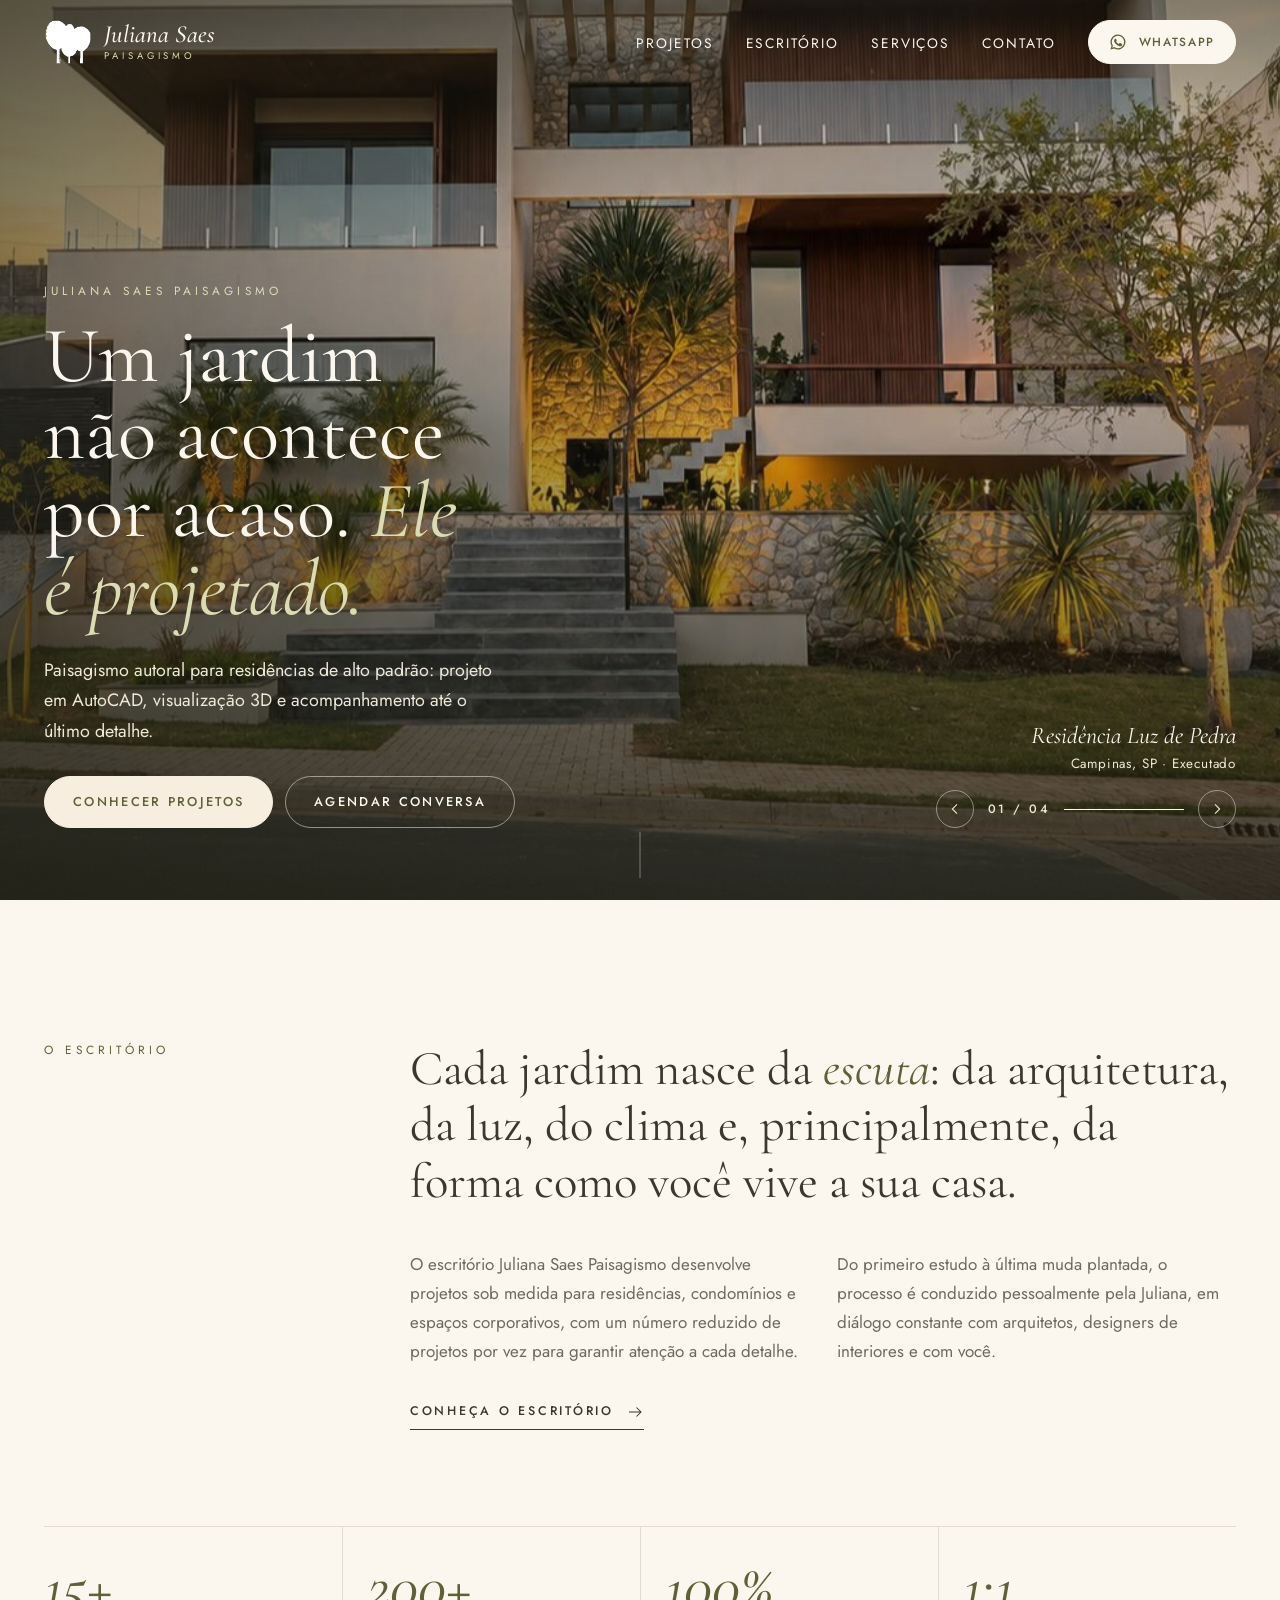
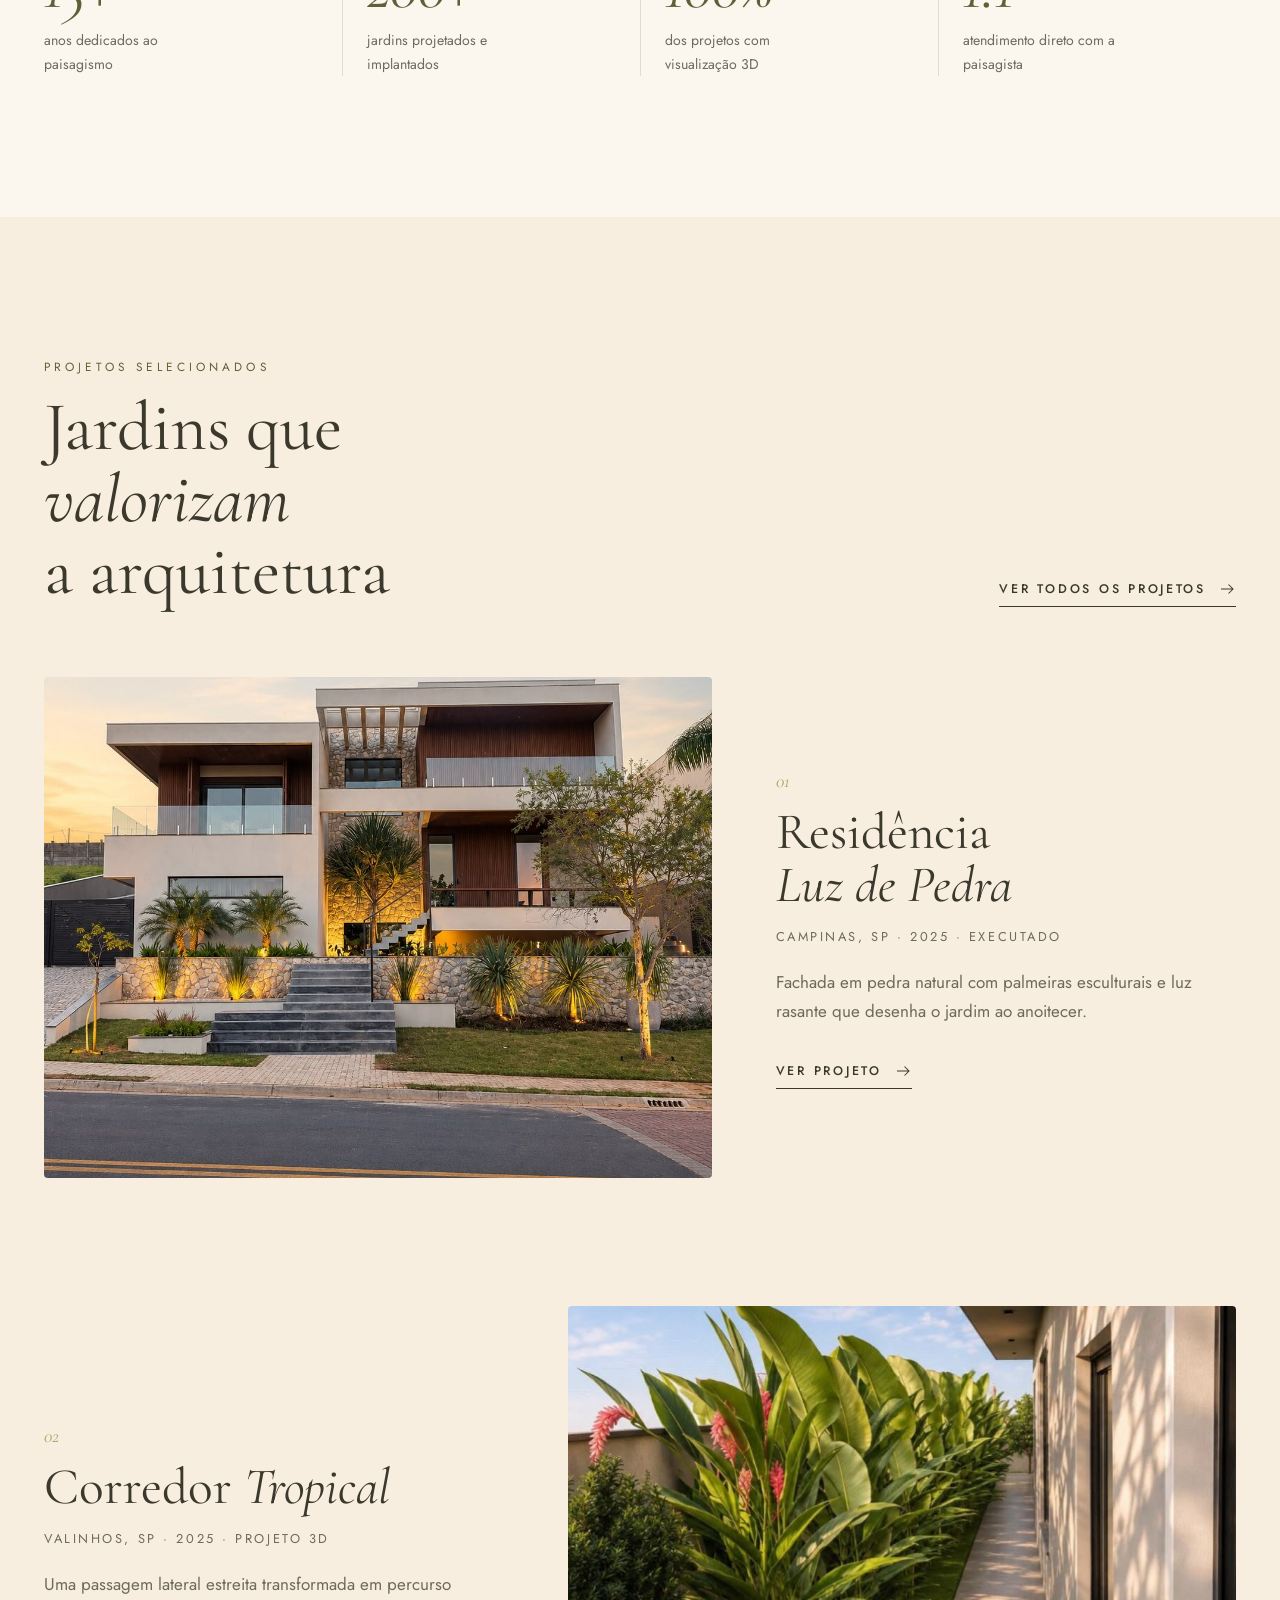
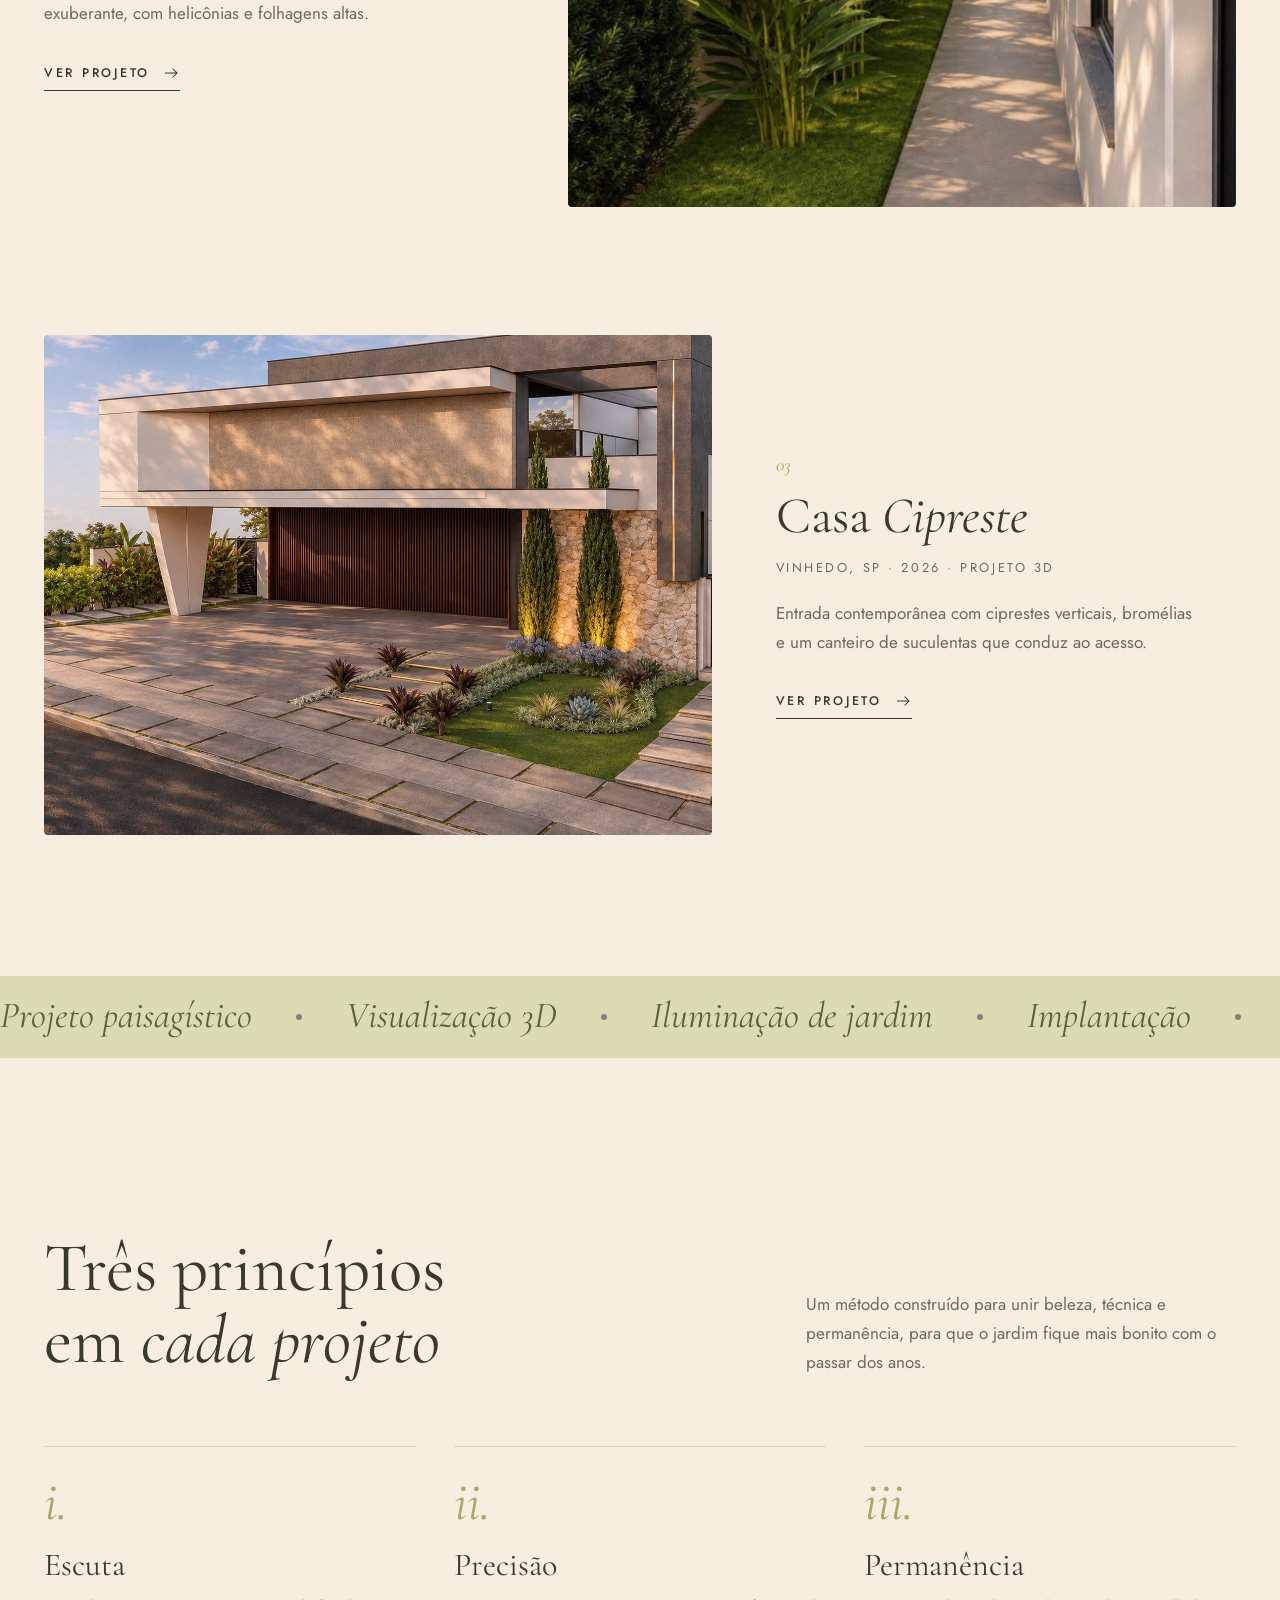
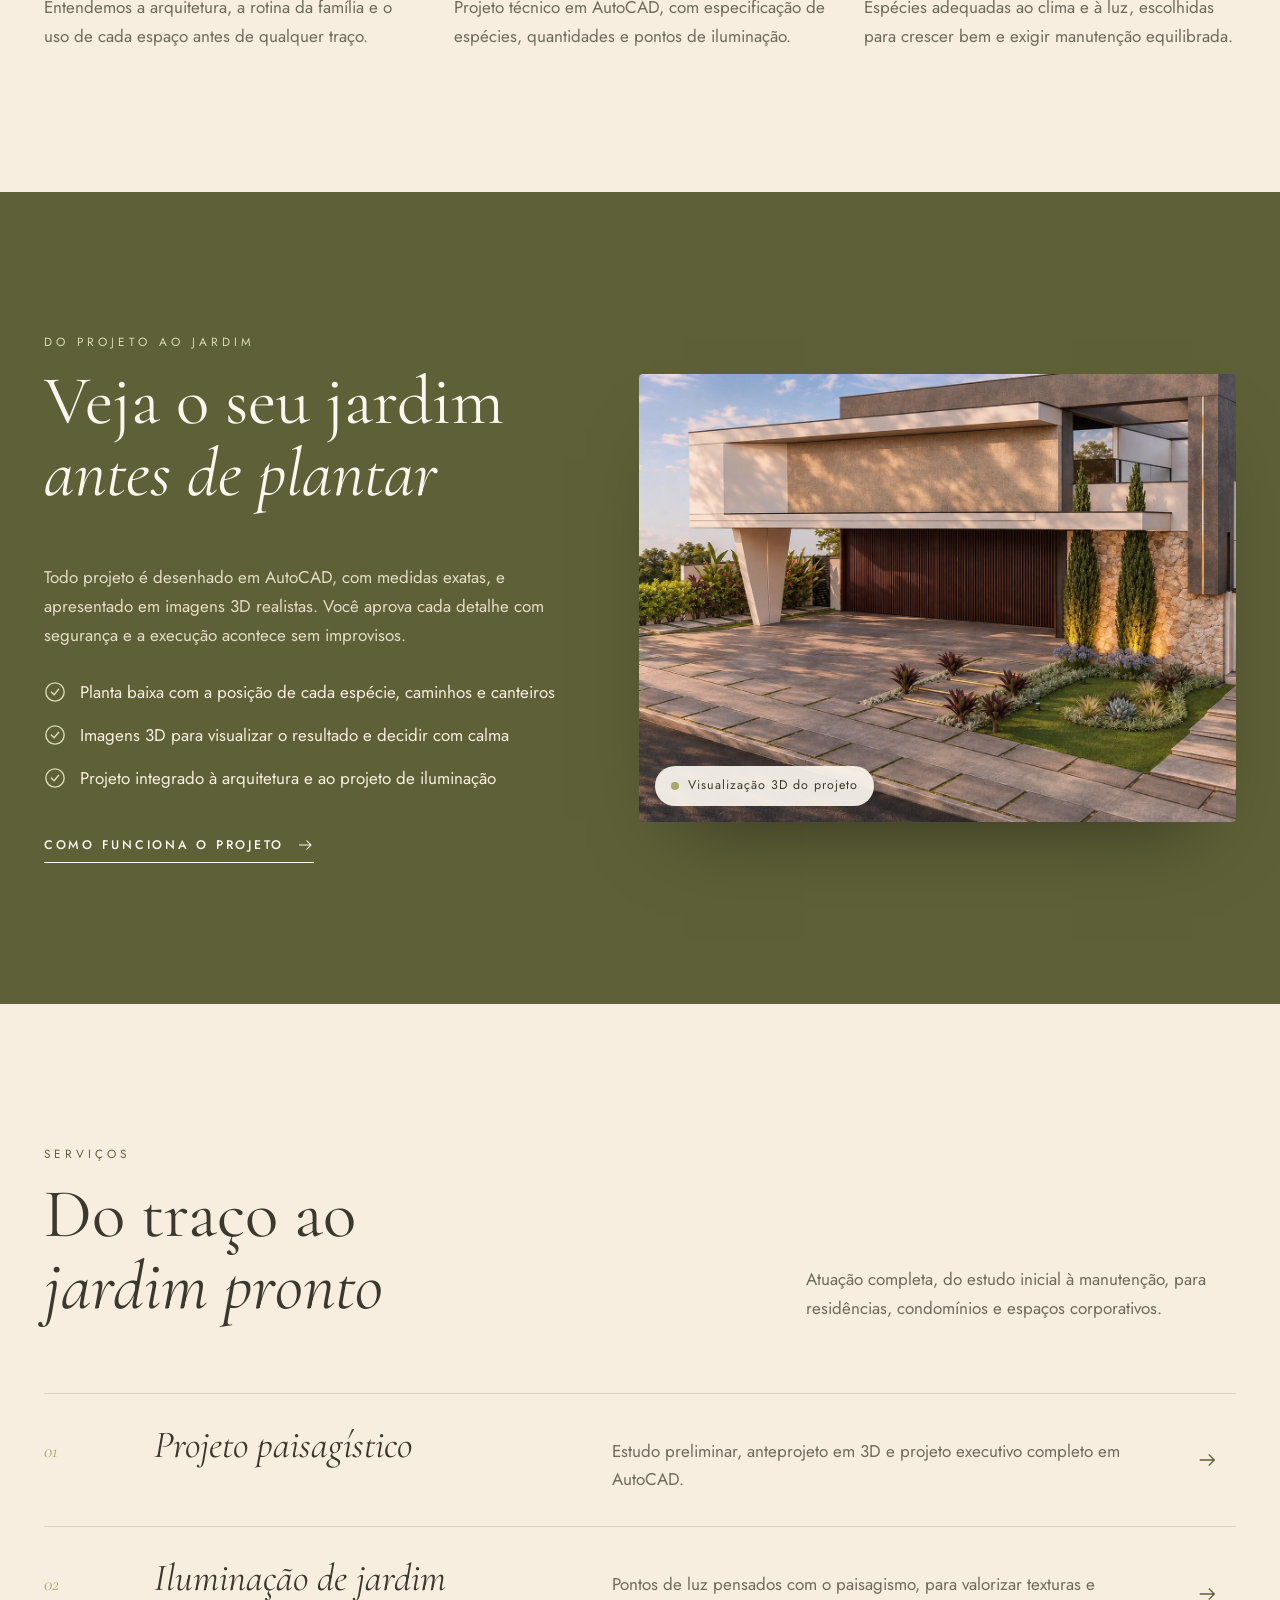
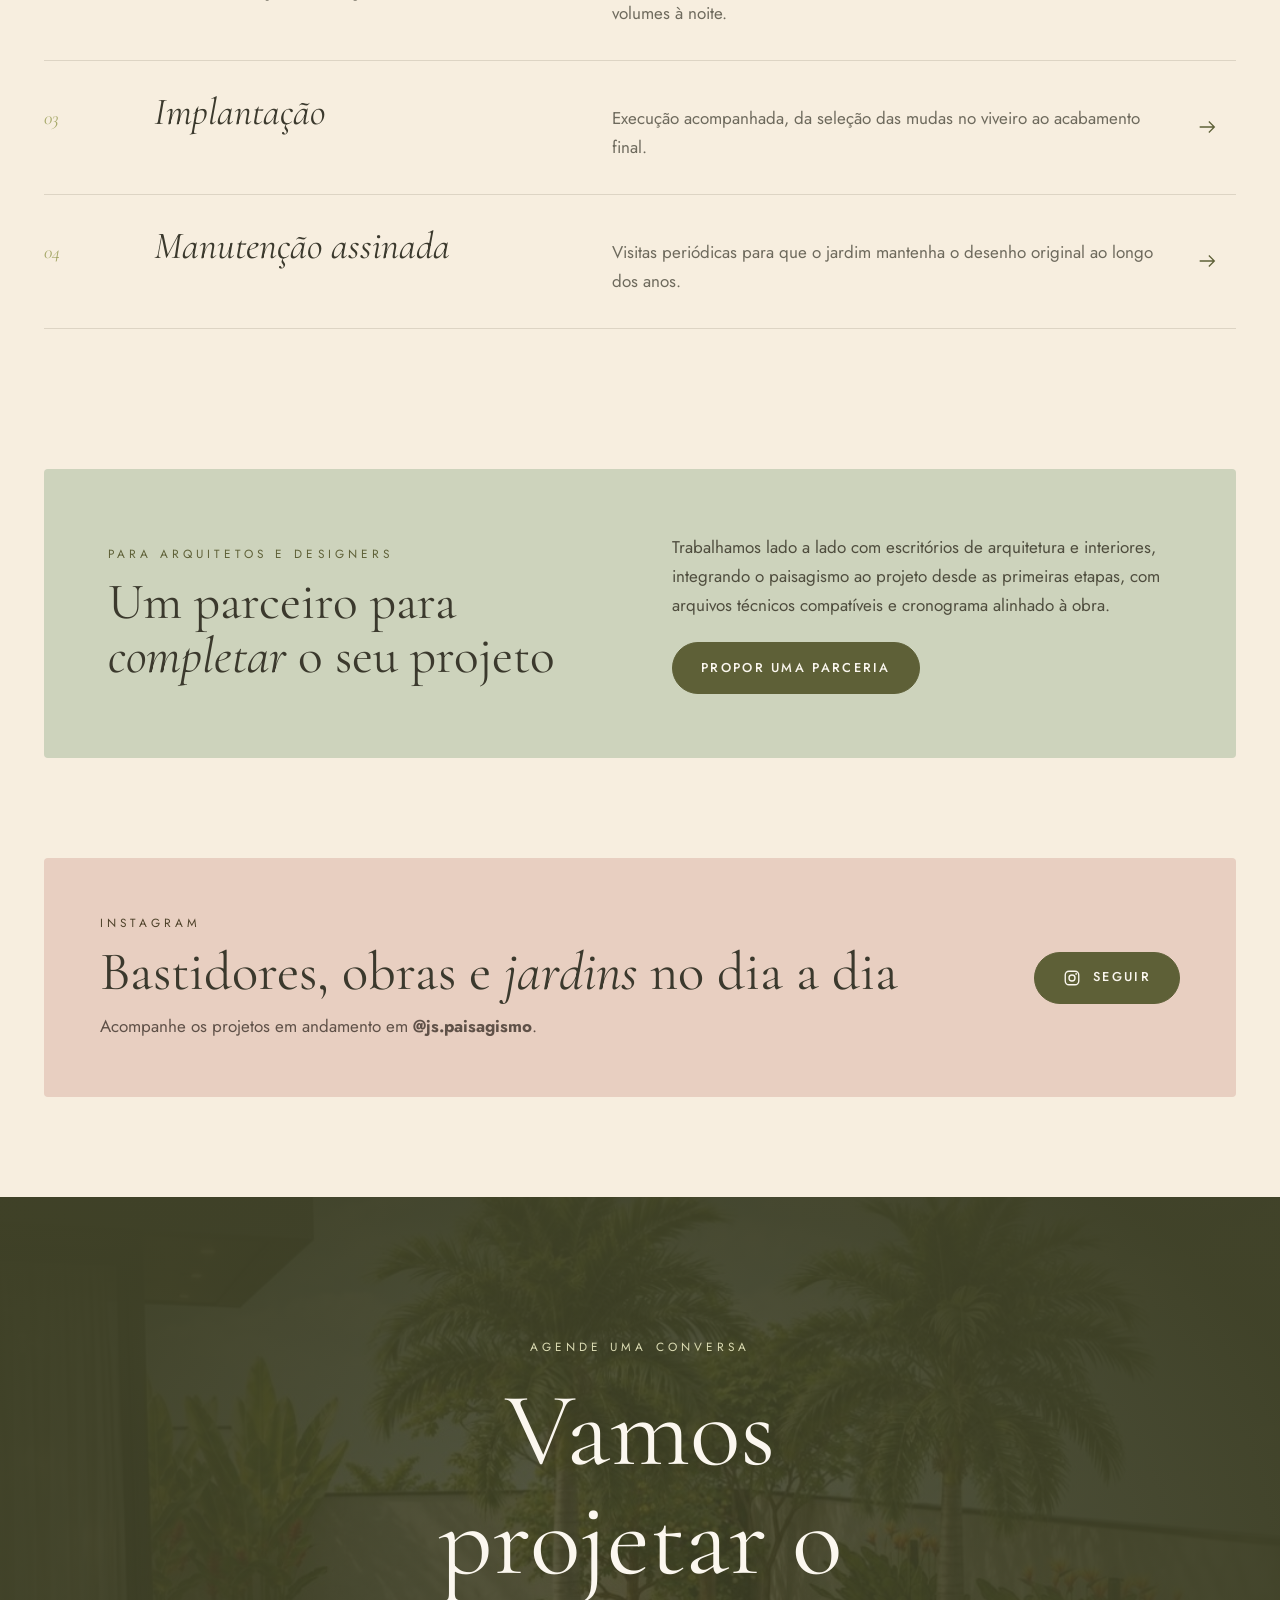
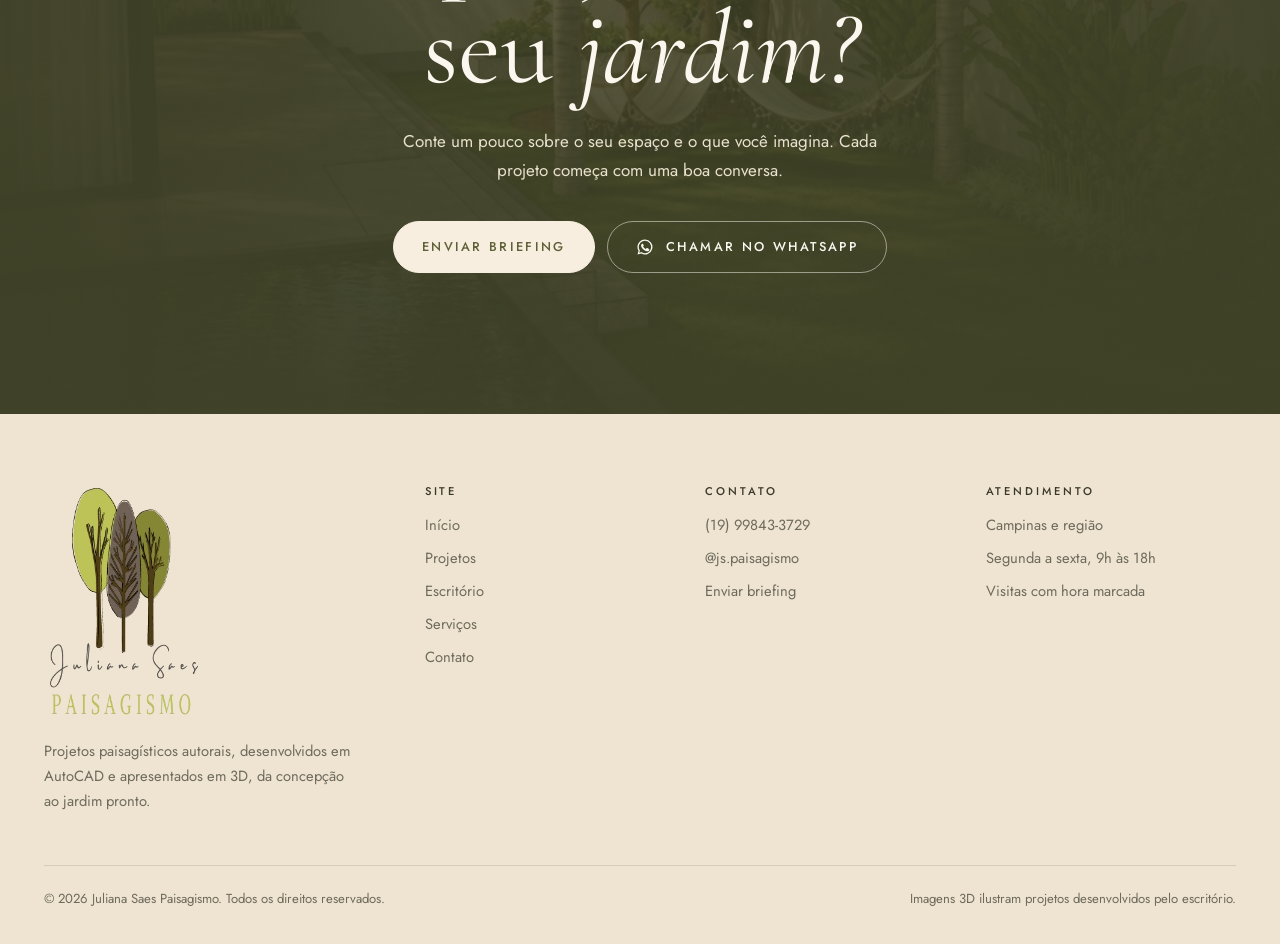
==== commit f3e24a75: "Site multipáginas inspirado em escritórios de paisagismo de referência - Início com abertura em tela" ====
--- a/index.html
+++ b/index.html
@@ -5,290 +5,34 @@
 <meta name="viewport" content="width=device-width, initial-scale=1, viewport-fit=cover">
 <!-- Enquanto o site não for oficial, fica fora do Google. Remover esta linha (e o X-Robots-Tag do netlify.toml) ao publicar no domínio próprio. -->
 <meta name="robots" content="noindex, nofollow">
-<title>Juliana Saes Paisagismo · Projetos e jardins</title>
-<meta name="description" content="Juliana Saes Paisagismo: projetos paisagísticos em AutoCAD com visualização 3D, implantação e manutenção de jardins.">
+<title>Juliana Saes Paisagismo · Um jardim não acontece por acaso</title>
+<meta name="description" content="Paisagismo autoral para residências de alto padrão: projeto em AutoCAD, visualização 3D, iluminação, implantação e manutenção.">
 <meta name="theme-color" content="#f7eedf">
 <meta property="og:type" content="website">
 <meta property="og:url" content="https://jspaisagismo.netlify.app/">
 <meta property="og:title" content="Juliana Saes Paisagismo · Um jardim não acontece por acaso">
-<meta property="og:description" content="Do projeto em AutoCAD e 3D ao jardim pronto: paisagismo pensado para o seu espaço.">
+<meta property="og:description" content="Paisagismo autoral para residências de alto padrão: projeto em AutoCAD, visualização 3D, iluminação, implantação e manutenção.">
 <meta property="og:image" content="https://jspaisagismo.netlify.app/img/og.jpg">
-<meta property="og:image:width" content="1200">
-<meta property="og:image:height" content="630">
 <meta name="twitter:card" content="summary_large_image">
 <link rel="icon" type="image/png" href="img/favicon.png">
 <link rel="preconnect" href="https://fonts.googleapis.com">
 <link rel="preconnect" href="https://fonts.gstatic.com" crossorigin>
 <link href="https://fonts.googleapis.com/css2?family=Cormorant+Garamond:ital,wght@0,400;0,500;1,400;1,500&family=Jost:wght@300;400;500&display=swap" rel="stylesheet">
-<link rel="preload" as="image" href="img/fachada-executada.jpg" imagesrcset="img/fachada-executada-700.jpg 700w, img/fachada-executada.jpg 1122w" imagesizes="(max-width: 900px) 100vw, 50vw" fetchpriority="high">
-<style>
-/*
-  VOZ: elegante, calma, confiante — como o post "Um jardim não acontece por acaso. Ele é projetado."
-  IDEIA: um caderno de projeto de paisagismo; cada seção é uma prancha.
-  IMAGEM: os projetos da Juliana (3D e obra executada) em molduras em arco.
-  COR E TIPO: areia da logo, verde-oliva, sálvia, rosa-argila e taupe; Cormorant itálico + Jost espaçado.
-  LAYOUT: blocos largos de cor chapada, muito respiro, fotos grandes.
-*/
-:root{
-  color-scheme:light;
-  --areia:#f7eedf;      /* fundo da logo */
-  --areia-2:#efe4d1;
-  --creme:#fbf7ef;
-  --oliva:#a7a96a;      /* verde-oliva pastel */
-  --oliva-clara:#dcdcb4;
-  --oliva-escura:#5e6037;
-  --salvia:#cdd3bc;
-  --rosa:#e8cfc1;       /* rosa-argila pastel */
-  --taupe:#8b7e75;      /* árvore do meio da logo */
-  --tronco:#4d4129;
-  --tinta:#3b392d;
-  --suave:#6e6a5d;
-  --linha:rgba(77,65,41,.15);
-  --serif:"Cormorant Garamond",Georgia,"Times New Roman",serif;
-  --sans:"Jost",system-ui,-apple-system,"Segoe UI",Roboto,Arial,sans-serif;
-  --ease:cubic-bezier(.2,.7,.2,1);
-}
-*{box-sizing:border-box;min-width:0}
-html{scroll-behavior:smooth;scroll-padding-top:84px;-webkit-text-size-adjust:100%}
-body{margin:0;background:var(--areia);color:var(--tinta);font:400 17px/1.7 var(--sans);-webkit-font-smoothing:antialiased;overflow-x:clip}
-img{display:block;max-width:100%}
-a{color:inherit}
-h1,h2,h3{font-family:var(--serif);font-weight:400;line-height:1.02;margin:0;text-wrap:balance}
-p{margin:0 0 1em}
-.wrap{width:100%;max-width:1240px;margin:0 auto;padding:0 clamp(18px,4vw,40px)}
-.olho{display:block;font:400 .78rem/1.5 var(--sans);letter-spacing:.32em;text-transform:uppercase;color:var(--oliva-escura)}
-.h2{font-size:clamp(2.6rem,5.6vw,4.4rem);color:var(--tinta)}
-.h2 em,.hero h1 em{font-style:italic}
-.traco{display:block;width:120px;height:1px;background:currentColor;opacity:.45;margin:26px 0}
-.sec{padding:clamp(84px,11vw,140px) 0}
-
-/* Botões */
-.btn{--bg:var(--oliva-escura);--fg:var(--creme);display:inline-flex;align-items:center;justify-content:center;gap:12px;min-height:52px;padding:14px 28px;border-radius:999px;background:var(--bg);color:var(--fg);font:500 .82rem/1 var(--sans);letter-spacing:.16em;text-transform:uppercase;text-decoration:none;border:1px solid var(--bg);transition:transform .35s var(--ease),background .3s,color .3s,border-color .3s}
-.btn:hover{transform:translateY(-3px)}
-.btn:focus-visible,a:focus-visible,button:focus-visible{outline:2px solid var(--oliva-escura);outline-offset:3px}
-.btn svg{width:18px;height:18px;flex:none}
-.btn-claro{--bg:transparent;--fg:var(--tinta);border-color:rgba(59,57,45,.3)}
-.btn-claro:hover{border-color:var(--tinta)}
-.btn-areia{--bg:var(--areia);--fg:var(--oliva-escura)}
-.btn-contorno{--bg:transparent;--fg:var(--creme);border-color:rgba(251,247,239,.45)}
-.btn-contorno:hover{border-color:var(--creme)}
-
-/* Cabeçalho */
-.topo{position:fixed;inset:0 0 auto;z-index:50;transition:background .4s,box-shadow .4s}
-.topo.solido{background:rgba(247,238,223,.9);backdrop-filter:saturate(1.3) blur(14px);-webkit-backdrop-filter:saturate(1.3) blur(14px);box-shadow:0 1px 0 var(--linha)}
-.topo .wrap{display:flex;align-items:center;justify-content:space-between;height:80px;gap:20px}
-.marca{display:flex;align-items:center;gap:12px;text-decoration:none;color:var(--tinta)}
-.marca img{height:46px;width:auto}
-.marca b{display:block;font:italic 500 1.55rem/1 var(--serif)}
-.marca small{display:block;font:400 .62rem/1 var(--sans);letter-spacing:.38em;text-transform:uppercase;color:var(--oliva);margin-top:5px}
-.menu{display:flex;align-items:center;gap:30px;list-style:none;margin:0;padding:0}
-.menu a{text-decoration:none;font-size:.92rem;position:relative}
-.menu a:not(.btn)::after{content:"";position:absolute;left:0;right:0;bottom:-5px;height:1px;background:var(--oliva-escura);transform:scaleX(0);transform-origin:left;transition:transform .35s var(--ease)}
-.menu a:not(.btn):hover::after{transform:scaleX(1)}
-.menu .btn{min-height:44px;padding:10px 20px}
-.burger{display:none;width:46px;height:46px;border-radius:50%;border:1px solid var(--linha);background:transparent;cursor:pointer;place-items:center;color:var(--tinta)}
-.burger span{display:block;width:18px;height:1.5px;background:currentColor;position:relative}
-.burger span::before,.burger span::after{content:"";position:absolute;left:0;width:18px;height:1.5px;background:currentColor;transition:transform .3s}
-.burger span::before{top:-6px}.burger span::after{top:6px}
-.aberto .burger span{background:transparent}
-.aberto .burger span::before{transform:translateY(6px) rotate(45deg)}
-.aberto .burger span::after{transform:translateY(-6px) rotate(-45deg)}
-@media (max-width:940px){
-  .burger{display:grid}
-  .menu{position:fixed;inset:80px 0 auto;flex-direction:column;align-items:flex-start;gap:4px;padding:20px clamp(18px,4vw,40px) 30px;background:var(--areia);border-bottom:1px solid var(--linha);transform:translateY(-12px);opacity:0;pointer-events:none;transition:opacity .3s,transform .3s}
-  .menu a:not(.btn){font:italic 400 2rem/1.35 var(--serif)}
-  .menu li:last-child{margin-top:14px}
-  .aberto .menu{opacity:1;transform:none;pointer-events:auto}
-  .aberto{background:var(--areia)}
-}
-
-/* Abertura */
-.hero{padding:120px 0 clamp(40px,6vw,80px)}
-.hero-grade{display:grid;grid-template-columns:minmax(0,1fr) minmax(0,1.05fr);gap:clamp(30px,5vw,80px);align-items:center;min-height:calc(100svh - 160px)}
-.hero h1{font-size:clamp(3rem,6.6vw,6.2rem);font-weight:400;color:var(--tinta);margin-top:18px;text-transform:uppercase;letter-spacing:-.01em}
-.hero .olho{font-size:clamp(.82rem,1.3vw,1rem);color:var(--tinta);letter-spacing:.3em;max-width:30ch}
-.hero p.sub{font-size:clamp(1.04rem,1.5vw,1.16rem);color:var(--suave);max-width:440px;margin-bottom:34px}
-.hero .botoes{display:flex;flex-wrap:wrap;gap:12px}
-.hero-tags{display:flex;flex-wrap:wrap;gap:6px 22px;margin-top:40px;padding-top:22px;border-top:1px solid var(--linha);font-size:.86rem;color:var(--suave)}
-.hero-tags span{display:inline-flex;align-items:center;gap:9px}
-.hero-tags span::before{content:"";width:7px;height:7px;border-radius:50%;background:var(--oliva)}
-.hero-foto{position:relative}
-.arco{position:relative;aspect-ratio:1/1.08;max-height:76svh;width:100%;border-radius:999px 999px 18px 18px;overflow:hidden;background:var(--salvia)}
-.arco img{width:100%;height:100%;object-fit:cover;object-position:50% 60%;animation:respira 20s ease-in-out infinite alternate}
-@keyframes respira{from{transform:scale(1.04)}to{transform:scale(1.12)}}
-.selo-gira{position:absolute;left:-40px;top:16%;width:130px;height:130px;border-radius:50%;background:var(--areia);display:grid;place-items:center;box-shadow:0 18px 40px -22px rgba(77,65,41,.55)}
-.selo-gira svg{position:absolute;inset:0;width:100%;height:100%;animation:gira 26s linear infinite}
-.selo-gira img{width:58px}
-@keyframes gira{to{transform:rotate(360deg)}}
-.legenda-foto{position:absolute;right:16px;bottom:18px;background:rgba(251,247,239,.92);padding:10px 18px;border-radius:999px;font-size:.8rem;letter-spacing:.06em;color:var(--tinta);display:flex;align-items:center;gap:9px}
-.legenda-foto i{width:8px;height:8px;border-radius:50%;background:var(--oliva)}
-@media (max-width:900px){
-  .hero{padding-top:104px}
-  .hero-grade{grid-template-columns:1fr;min-height:0}
-  .arco{aspect-ratio:1/1;max-height:none}
-  .selo-gira{left:auto;right:12px;top:-46px;width:104px;height:104px}
-  .selo-gira img{width:46px}
-}
-
-/* Faixa */
-.faixa{background:var(--oliva-clara);color:var(--oliva-escura);overflow:hidden;padding:22px 0;white-space:nowrap}
-.faixa .trilho{display:inline-flex;gap:44px;animation:corre 42s linear infinite;font:italic 400 clamp(1.6rem,3vw,2.3rem)/1 var(--serif)}
-.faixa span{display:inline-flex;align-items:center;gap:44px}
-.faixa span::after{content:"";width:6px;height:6px;border-radius:50%;background:var(--taupe)}
-@keyframes corre{to{transform:translateX(-50%)}}
-
-/* Cabeçalhos de seção */
-.cab{display:flex;flex-wrap:wrap;align-items:flex-end;justify-content:space-between;gap:24px;margin-bottom:clamp(40px,6vw,64px)}
-.cab .h2{margin-top:16px;max-width:14ch}
-.cab p{max-width:420px;color:var(--suave);margin:0}
-
-/* Projetos */
-.projetos{background:var(--creme)}
-.galeria{display:grid;grid-template-columns:repeat(12,minmax(0,1fr));gap:18px}
-.proj{position:relative;margin:0;border-radius:22px;overflow:hidden;cursor:zoom-in;background:var(--salvia);border:0;padding:0;text-align:left;color:inherit;font:inherit;display:block}
-.proj img{width:100%;height:100%;object-fit:cover;transition:transform 1s var(--ease)}
-.proj:hover img{transform:scale(1.05)}
-.proj .info{position:absolute;left:14px;right:14px;bottom:14px;display:flex;flex-wrap:wrap;align-items:flex-end;justify-content:space-between;gap:8px 14px;padding:14px 18px;border-radius:16px;background:rgba(251,247,239,.92);backdrop-filter:blur(6px);-webkit-backdrop-filter:blur(6px)}
-.proj .info b{display:block;font:italic 500 1.45rem/1.1 var(--serif);color:var(--tinta)}
-.proj .info span{font-size:.86rem;color:var(--suave)}
-.selo{font:500 .68rem/1 var(--sans);letter-spacing:.2em;text-transform:uppercase;padding:8px 12px;border-radius:999px;white-space:nowrap}
-.selo.d3{background:var(--salvia);color:var(--oliva-escura)}
-.selo.obra{background:var(--rosa);color:var(--tronco)}
-.p1{grid-column:span 7;aspect-ratio:4/3}
-.p2,.p3{grid-column:span 5}
-.p2 img,.p3 img{position:absolute;inset:0}
-.p4{grid-column:span 7;aspect-ratio:4/3}
-.galeria-rodape{display:flex;flex-wrap:wrap;align-items:center;justify-content:space-between;gap:16px;margin-top:30px;color:var(--suave);font-size:.95rem}
-@media (max-width:820px){.galeria{grid-template-columns:1fr}.p1,.p2,.p3,.p4{grid-column:auto;aspect-ratio:4/3.2}.proj .info{left:10px;right:10px;bottom:10px;padding:10px 14px;flex-wrap:nowrap;align-items:center}.proj .info b{font-size:1.2rem}.proj .info span span{display:none}.selo{padding:7px 10px;font-size:.6rem}}
-
-/* Visualizador */
-.lb{position:fixed;inset:0;z-index:100;background:rgba(40,38,28,.92);display:none;align-items:center;justify-content:center;padding:70px 16px 90px}
-.lb.ver{display:flex}
-.lb img{max-width:min(1200px,100%);max-height:100%;border-radius:14px;object-fit:contain}
-.lb p{position:absolute;left:0;right:0;bottom:26px;text-align:center;color:var(--areia);margin:0;font:italic 400 1.4rem/1.2 var(--serif);padding:0 70px}
-.lb button{position:absolute;width:52px;height:52px;border-radius:50%;border:1px solid rgba(247,238,223,.4);background:rgba(247,238,223,.08);color:var(--areia);cursor:pointer;display:grid;place-items:center}
-.lb button svg{width:22px;height:22px}
-.lb .fechar{top:14px;right:14px}
-.lb .ant{left:14px;top:50%;transform:translateY(-50%)}
-.lb .prox{right:14px;top:50%;transform:translateY(-50%)}
-@media (max-width:600px){.lb .ant,.lb .prox{top:auto;bottom:16px;transform:none}.lb p{bottom:84px;padding:0 16px}}
-
-/* Do 3D ao jardim */
-.tres{background:var(--oliva-escura);color:var(--areia)}
-.tres .olho{color:var(--oliva-clara)}
-.tres .h2{color:var(--creme);margin-top:16px}
-.tres-grade{display:grid;grid-template-columns:minmax(0,1fr) minmax(0,1.15fr);gap:clamp(32px,6vw,90px);align-items:center}
-.tres p{color:#e4dcc7;max-width:520px}
-.checks{list-style:none;padding:0;margin:28px 0 36px;display:grid;gap:14px}
-.checks li{display:flex;gap:14px;align-items:flex-start}
-.checks svg{width:22px;height:22px;flex:none;margin-top:3px;color:var(--oliva-clara)}
-.tres-foto{position:relative;border-radius:24px;overflow:hidden;aspect-ratio:4/3;box-shadow:0 40px 80px -40px rgba(0,0,0,.5)}
-.tres-foto img{width:100%;height:100%;object-fit:cover}
-.tres-foto .legenda-foto{left:16px;right:auto}
-@media (max-width:900px){.tres-grade{grid-template-columns:1fr}.tres-foto{order:-1}}
-
-/* Serviços */
-.lista{list-style:none;margin:0;padding:0;border-top:1px solid var(--linha)}
-.item{display:grid;grid-template-columns:minmax(0,1fr) minmax(0,1.3fr);gap:14px 40px;align-items:baseline;padding:30px 0;border-bottom:1px solid var(--linha);transition:padding .45s var(--ease),background .45s}
-.item:hover{padding-left:20px;padding-right:20px;background:var(--creme)}
-.item h3{font-size:clamp(1.9rem,3vw,2.5rem);font-style:italic;color:var(--tinta)}
-.item p{margin:0;color:var(--suave)}
-@media (max-width:760px){.item{grid-template-columns:1fr}.item:hover{padding-left:0;padding-right:0;background:none}}
-
-/* Processo */
-.processo{background:var(--areia-2)}
-.proc-grade{display:grid;grid-template-columns:minmax(0,1fr) minmax(0,1.6fr);gap:clamp(32px,6vw,90px)}
-.proc-grade .fixo{position:sticky;top:110px;align-self:start}
-.proc-grade .fixo .h2{margin:16px 0 22px}
-.proc-grade .fixo p{color:var(--suave);max-width:380px;margin-bottom:28px}
-.passos{list-style:none;margin:0;padding:0;counter-reset:p}
-.passo{display:grid;grid-template-columns:96px minmax(0,1fr);gap:20px;padding:32px 0;border-top:1px solid var(--linha)}
-.passo:last-child{border-bottom:1px solid var(--linha)}
-.passo::before{counter-increment:p;content:counter(p);font:italic 400 4rem/.9 var(--serif);color:var(--oliva)}
-.passo h3{font-size:2rem;color:var(--tinta);margin-bottom:8px}
-.passo p{margin:0;color:var(--suave)}
-@media (max-width:900px){.proc-grade{grid-template-columns:1fr}.proc-grade .fixo{position:static}.passo{grid-template-columns:60px minmax(0,1fr)}.passo::before{font-size:3rem}}
-
-/* Sobre */
-.sobre-grade{display:grid;grid-template-columns:minmax(0,.9fr) minmax(0,1.1fr);gap:clamp(32px,6vw,90px);align-items:center}
-.sobre .cartao-logo{aspect-ratio:4/5;border-radius:0 0 999px 999px;background:var(--areia);border:1px solid var(--linha);display:grid;place-items:center;padding:9%}
-.sobre .cartao-logo img{width:100%;max-width:300px}
-.sobre .h2{margin:16px 0 24px}
-.sobre p{color:var(--suave)}
-.sobre blockquote{margin:30px 0;padding-left:24px;border-left:1px solid var(--oliva);font:italic 400 clamp(1.5rem,2.6vw,2rem)/1.25 var(--serif);color:var(--tinta)}
-.valores{display:grid;grid-template-columns:minmax(0,1fr) minmax(0,1fr);gap:18px;margin-top:32px}
-.valor{padding:22px;border-radius:18px;background:var(--creme);border:1px solid var(--linha)}
-.valor svg{width:26px;height:26px;color:var(--oliva-escura);margin-bottom:10px}
-.valor b{display:block;font:italic 500 1.45rem/1.1 var(--serif);color:var(--tinta);margin-bottom:6px}
-.valor span{font-size:.92rem;color:var(--suave)}
-@media (max-width:900px){.sobre-grade{grid-template-columns:1fr}.sobre .cartao-logo{max-width:420px;margin:0 auto;width:100%}}
-@media (max-width:520px){.valores{grid-template-columns:1fr}}
-
-/* Instagram */
-.insta{padding-top:0}
-.insta-box{display:grid;grid-template-columns:minmax(0,1fr) auto;gap:28px;align-items:center;padding:clamp(28px,5vw,56px);border-radius:28px;background:var(--rosa)}
-.insta-box h2{font-size:clamp(2.2rem,4.4vw,3.4rem);color:var(--tinta);margin-top:12px}
-.insta-box h2 em{font-style:italic}
-.insta-box p{margin:12px 0 0;color:#5f5148}
-.insta-box .olho{color:var(--tronco)}
-@media (max-width:760px){.insta-box{grid-template-columns:1fr}}
-
-/* Contato */
-.contato{background:var(--oliva-escura);color:var(--creme);position:relative;overflow:hidden;text-align:center}
-.contato img.fundo{position:absolute;inset:0;width:100%;height:100%;object-fit:cover;opacity:.2}
-.contato::before{content:"";position:absolute;inset:0;background:radial-gradient(ellipse at 50% 45%,rgba(94,96,55,.6),rgba(94,96,55,.97) 75%);z-index:1}
-.contato .wrap{position:relative;z-index:2}
-.contato .olho{color:var(--oliva-clara)}
-.contato h2{font-size:clamp(3rem,8.4vw,6.6rem);margin:20px auto 24px;max-width:12ch;color:var(--creme)}
-.contato h2 em{font-style:italic}
-.contato p{color:#e8e1cd;max-width:520px;margin:0 auto 36px}
-.contato .botoes{display:flex;flex-wrap:wrap;justify-content:center;gap:12px}
-.contato .numero{margin-top:22px;font-size:.95rem;letter-spacing:.08em;color:var(--oliva-clara)}
-
-/* Rodapé */
-.rodape{background:var(--areia-2);color:var(--suave);padding:56px 0 34px;font-size:.92rem}
-.rodape .grade{display:grid;grid-template-columns:minmax(0,1.3fr) minmax(0,1fr) minmax(0,1fr);gap:30px;padding-bottom:34px;border-bottom:1px solid var(--linha)}
-.rodape .logo-rodape{width:170px}
-.rodape h4{font:500 .7rem/1 var(--sans);letter-spacing:.26em;text-transform:uppercase;color:var(--tinta);margin:8px 0 16px}
-.rodape ul{list-style:none;margin:0;padding:0;display:grid;gap:8px}
-.rodape a{text-decoration:none}
-.rodape a:hover{color:var(--tinta)}
-.rodape .base{display:flex;flex-wrap:wrap;justify-content:space-between;gap:10px;padding-top:22px;font-size:.84rem}
-@media (max-width:760px){.rodape .grade{grid-template-columns:1fr}}
-
-/* Botão flutuante */
-.flutuante{position:fixed;right:18px;bottom:calc(18px + env(safe-area-inset-bottom));z-index:60;width:60px;height:60px;border-radius:50%;display:grid;place-items:center;background:var(--oliva-escura);color:var(--creme);box-shadow:0 16px 34px -12px rgba(0,0,0,.4);transition:transform .3s var(--ease),opacity .3s;opacity:0;transform:translateY(20px) scale(.8);pointer-events:none}
-.flutuante.ver{opacity:1;transform:none;pointer-events:auto}
-.flutuante:hover{transform:scale(1.06)}
-.flutuante svg{width:28px;height:28px}
-
-/* Revelação ao rolar */
-.js .rv{opacity:0;transform:translateY(32px);transition:opacity 1s var(--ease),transform 1s var(--ease)}
-.js .rv.on{opacity:1;transform:none}
-.js .rv.d1{transition-delay:.1s}.js .rv.d2{transition-delay:.2s}.js .rv.d3{transition-delay:.3s}
-@media (prefers-reduced-motion:reduce){
-  html{scroll-behavior:auto}
-  *,*::before,*::after{animation:none!important;transition:none!important}
-  .js .rv{opacity:1;transform:none}
-}
-</style>
+<link rel="stylesheet" href="css/site.css">
 <script>document.documentElement.classList.add("js")</script>
 </head>
-<body>
+<body class="sobre-foto">
 
 <header class="topo" id="topo">
   <div class="wrap">
-    <a class="marca" href="#inicio" aria-label="Juliana Saes Paisagismo, início">
+    <a class="marca" href="index.html" aria-label="Juliana Saes Paisagismo, início">
       <img src="img/logo-arvores.png" alt="" width="58" height="46">
       <span><b>Juliana Saes</b><small>Paisagismo</small></span>
     </a>
     <nav aria-label="Principal">
       <ul class="menu" id="menu">
-        <li><a href="#projetos">Projetos</a></li>
-        <li><a href="#servicos">Serviços</a></li>
-        <li><a href="#processo">Como trabalho</a></li>
-        <li><a href="#sobre">Sobre</a></li>
-        <li><a class="btn js-msg" href="https://wa.me/5519998433729" target="_blank" rel="noopener"><svg viewBox="0 0 24 24" aria-hidden="true"><use href="#i-whats"/></svg>WhatsApp</a></li>
+        <li><a href="projetos.html">Projetos</a></li><li><a href="escritorio.html">Escritório</a></li><li><a href="servicos.html">Serviços</a></li><li><a href="contato.html">Contato</a></li>
+        <li><a class="btn js-msg" href="https://wa.me/5519998433729"><svg viewBox="0 0 24 24" aria-hidden="true"><use href="#i-whats"/></svg>WhatsApp</a></li>
       </ul>
     </nav>
     <button class="burger" id="burger" aria-label="Abrir menu" aria-expanded="false" aria-controls="menu"><span></span></button>
@@ -296,162 +40,193 @@
 </header>
 
 <main>
-  <!-- ABERTURA -->
-  <section class="hero" id="inicio">
-    <div class="wrap hero-grade">
-      <div>
-        <span class="olho rv">Um jardim não acontece por acaso.</span>
-        <h1 class="rv d1"><em>Ele é projetado.</em></h1>
-        <span class="traco rv d1"></span>
-        <p class="sub rv d2">Projetos paisagísticos desenhados em AutoCAD e apresentados em 3D: você vê o seu jardim pronto antes da primeira muda ir para a terra.</p>
-        <div class="botoes rv d3">
-          <a class="btn js-msg" href="https://wa.me/5519998433729" target="_blank" rel="noopener"><svg viewBox="0 0 24 24" aria-hidden="true"><use href="#i-whats"/></svg>Pedir orçamento</a>
-          <a class="btn btn-claro" href="#projetos">Ver projetos</a>
-        </div>
-        <div class="hero-tags rv d3"><span>Projeto paisagístico</span><span>Visualização 3D</span><span>Implantação</span><span>Manutenção</span></div>
-      </div>
-      <div class="hero-foto rv d2">
-        <div class="arco">
-          <img src="img/fachada-executada.jpg" srcset="img/fachada-executada-700.jpg 700w, img/fachada-executada.jpg 1122w" sizes="(max-width: 900px) 100vw, 50vw" alt="Fachada de residência com jardim de palmeiras e muro de pedra iluminado ao entardecer" fetchpriority="high">
-        </div>
-        <div class="selo-gira" aria-hidden="true">
-          <svg viewBox="0 0 130 130"><defs><path id="circ" d="M65,65 m-49,0 a49,49 0 1,1 98,0 a49,49 0 1,1 -98,0"/></defs><text font-family="Jost, sans-serif" font-size="10" font-weight="500" letter-spacing="3.4" fill="#5e6037"><textPath href="#circ">JULIANA SAES ✦ PAISAGISMO ✦ </textPath></text></svg>
-          <img src="img/logo-arvores.png" alt="">
-        </div>
-        <span class="legenda-foto"><i></i>Projeto executado</span>
-      </div>
-    </div>
-  </section>
-
-  <!-- FAIXA -->
+
+  <section class="capa" aria-label="Projetos em destaque">
+    <div class="slide ativo" data-titulo="Residência Luz de Pedra" data-sub="Campinas, SP · Executado"><img src="img/fachada-executada.jpg" alt="Fachada em pedra natural com palmeiras esculturais e luz rasante que desenha o jardim ao anoitecer." fetchpriority="high"></div><div class="slide" data-titulo="Corredor Tropical" data-sub="Valinhos, SP · Projeto 3D"><img data-src="img/corredor-tropical.jpg" alt="Uma passagem lateral estreita transformada em percurso exuberante, com helicônias e folhagens altas."></div><div class="slide" data-titulo="Casa Cipreste" data-sub="Vinhedo, SP · Projeto 3D"><img data-src="img/fachada-3d.jpg" alt="Entrada contemporânea com ciprestes verticais, bromélias e um canteiro de suculentas que conduz ao acesso."></div><div class="slide" data-titulo="Pátio da Piscina" data-sub="Indaiatuba, SP · Projeto 3D"><img data-src="img/lazer-piscina.jpg" alt="Área de lazer com palmeiras, redes e estrelítzias: um refúgio tropical a poucos passos da sala."></div>
+    <div class="conteudo">
+      <div class="wrap">
+        <span class="olho rv">Juliana Saes Paisagismo</span>
+        <h1 class="rv d1">Um jardim não acontece por acaso. <em>Ele é projetado.</em></h1>
+        <div class="capa-rodape">
+          <div>
+            <p class="rv d2">Paisagismo autoral para residências de alto padrão: projeto em AutoCAD, visualização 3D e acompanhamento até o último detalhe.</p>
+            <div class="botoes rv d3">
+              <a class="btn btn-areia" href="projetos.html">Conhecer projetos</a>
+              <a class="btn btn-contorno" href="contato.html">Agendar conversa</a>
+            </div>
+          </div>
+          <div class="capa-legenda rv d3" aria-live="polite">
+            <b class="js-leg-tit">Residência Luz de Pedra</b><span class="js-leg-sub">Campinas, SP · Executado</span>
+            <div class="capa-contador">
+              <button class="js-ant" aria-label="Projeto anterior"><svg viewBox="0 0 24 24" fill="none" stroke="currentColor" stroke-width="1.6"><path d="M15 5l-7 7 7 7"/></svg></button>
+              <span class="js-num">01 / 04</span><span class="barra"><i></i></span>
+              <button class="js-prox" aria-label="Próximo projeto"><svg viewBox="0 0 24 24" fill="none" stroke="currentColor" stroke-width="1.6"><path d="M9 5l7 7-7 7"/></svg></button>
+            </div>
+          </div>
+        </div>
+      </div>
+    </div>
+    <span class="rolar" aria-hidden="true"></span>
+  </section>
+
+  <section class="sec creme">
+    <div class="wrap">
+      <div class="manifesto">
+        <span class="olho rv">O escritório</span>
+        <div>
+          <blockquote class="rv">Cada jardim nasce da <em>escuta</em>: da arquitetura, da luz, do clima e, principalmente, da forma como você vive a sua casa.</blockquote>
+          <div class="cols">
+            <p class="rv d1">O escritório Juliana Saes Paisagismo desenvolve projetos sob medida para residências, condomínios e espaços corporativos, com um número reduzido de projetos por vez para garantir atenção a cada detalhe.</p>
+            <p class="rv d2">Do primeiro estudo à última muda plantada, o processo é conduzido pessoalmente pela Juliana, em diálogo constante com arquitetos, designers de interiores e com você.</p>
+          </div>
+          <a class="link-seta rv" href="escritorio.html" style="margin-top:12px">Conheça o escritório <svg viewBox="0 0 24 24" fill="none" stroke="currentColor" stroke-width="1.4" aria-hidden="true"><path d="M4 12h16M14 6l6 6-6 6"/></svg></a>
+        </div>
+      </div>
+      <div class="numeros">
+        <div class="rv"><b>15+</b><span>anos dedicados ao paisagismo</span></div>
+        <div class="rv d1"><b>200+</b><span>jardins projetados e implantados</span></div>
+        <div class="rv d2"><b>100%</b><span>dos projetos com visualização 3D</span></div>
+        <div class="rv d3"><b>1:1</b><span>atendimento direto com a paisagista</span></div>
+      </div>
+    </div>
+  </section>
+
+  <section class="sec">
+    <div class="wrap">
+      <div class="cab">
+        <div><span class="olho rv">Projetos selecionados</span><h2 class="h2 rv d1">Jardins que <em>valorizam</em> a arquitetura</h2></div>
+        <a class="link-seta rv d2" href="projetos.html">Ver todos os projetos <svg viewBox="0 0 24 24" fill="none" stroke="currentColor" stroke-width="1.4" aria-hidden="true"><path d="M4 12h16M14 6l6 6-6 6"/></svg></a>
+      </div>
+      <div class="destaques">
+        <a class="destaque rv" href="projeto-residencia-luz-de-pedra.html">
+          <div class="foto"><img src="img/fachada-executada.jpg" alt="Fachada em pedra natural com palmeiras esculturais e luz rasante que desenha o jardim ao anoitecer." loading="lazy"></div>
+          <div>
+            <span class="num">01</span>
+            <h3>Residência <em>Luz de Pedra</em></h3>
+            <div class="meta">Campinas, SP · 2025 · Executado</div>
+            <p>Fachada em pedra natural com palmeiras esculturais e luz rasante que desenha o jardim ao anoitecer.</p>
+            <span class="link-seta">Ver projeto <svg viewBox="0 0 24 24" fill="none" stroke="currentColor" stroke-width="1.4" aria-hidden="true"><path d="M4 12h16M14 6l6 6-6 6"/></svg></span>
+          </div>
+        </a>
+        <a class="destaque rv" href="projeto-corredor-tropical.html">
+          <div class="foto"><img src="img/corredor-tropical.jpg" alt="Uma passagem lateral estreita transformada em percurso exuberante, com helicônias e folhagens altas." loading="lazy"></div>
+          <div>
+            <span class="num">02</span>
+            <h3>Corredor <em>Tropical</em></h3>
+            <div class="meta">Valinhos, SP · 2025 · Projeto 3D</div>
+            <p>Uma passagem lateral estreita transformada em percurso exuberante, com helicônias e folhagens altas.</p>
+            <span class="link-seta">Ver projeto <svg viewBox="0 0 24 24" fill="none" stroke="currentColor" stroke-width="1.4" aria-hidden="true"><path d="M4 12h16M14 6l6 6-6 6"/></svg></span>
+          </div>
+        </a>
+        <a class="destaque rv" href="projeto-casa-cipreste.html">
+          <div class="foto"><img src="img/fachada-3d.jpg" alt="Entrada contemporânea com ciprestes verticais, bromélias e um canteiro de suculentas que conduz ao acesso." loading="lazy"></div>
+          <div>
+            <span class="num">03</span>
+            <h3>Casa <em>Cipreste</em></h3>
+            <div class="meta">Vinhedo, SP · 2026 · Projeto 3D</div>
+            <p>Entrada contemporânea com ciprestes verticais, bromélias e um canteiro de suculentas que conduz ao acesso.</p>
+            <span class="link-seta">Ver projeto <svg viewBox="0 0 24 24" fill="none" stroke="currentColor" stroke-width="1.4" aria-hidden="true"><path d="M4 12h16M14 6l6 6-6 6"/></svg></span>
+          </div>
+        </a>
+      </div>
+    </div>
+  </section>
+
   <div class="faixa" aria-hidden="true">
     <div class="trilho">
-      <span>Projeto paisagístico</span><span>Visualização 3D</span><span>Implantação</span><span>Manutenção</span><span>Fachadas</span><span>Áreas de lazer</span>
-      <span>Projeto paisagístico</span><span>Visualização 3D</span><span>Implantação</span><span>Manutenção</span><span>Fachadas</span><span>Áreas de lazer</span>
+      <span>Projeto paisagístico</span><span>Visualização 3D</span><span>Iluminação de jardim</span><span>Implantação</span><span>Manutenção assinada</span><span>Áreas de lazer</span>
+      <span>Projeto paisagístico</span><span>Visualização 3D</span><span>Iluminação de jardim</span><span>Implantação</span><span>Manutenção assinada</span><span>Áreas de lazer</span>
     </div>
   </div>
 
-  <!-- PROJETOS -->
-  <section class="sec projetos" id="projetos">
+  <section class="sec">
     <div class="wrap">
       <div class="cab">
-        <div><span class="olho rv">Projetos</span><h2 class="h2 rv d1">Jardins que <em>valorizam</em> a arquitetura</h2></div>
-        <p class="rv d2">Fachadas, áreas de lazer e corredores laterais. Cada espaço recebe espécies escolhidas para a luz, o clima e a rotina de quem vive ali.</p>
-      </div>
-      <div class="galeria">
-        <button class="proj p1 rv" data-i="0"><img src="img/fachada-executada.jpg" alt="Fachada com palmeiras, muro de pedra e iluminação de jardim" loading="lazy"><span class="info"><span><b>Fachada com iluminação</b><span>Palmeiras, pedra e luz rasante</span></span><span class="selo obra">Executado</span></span></button>
-        <button class="proj p2 rv d1" data-i="1"><img src="img/corredor-tropical.jpg" alt="Corredor lateral com helicônias e bananeiras ornamentais" loading="lazy"><span class="info"><span><b>Corredor tropical</b><span>Helicônias e folhagens</span></span><span class="selo d3">Projeto 3D</span></span></button>
-        <button class="proj p3 rv" data-i="2"><img src="img/fachada-3d.jpg" alt="Fachada moderna com ciprestes, bromélias e canteiro de suculentas" loading="lazy"><span class="info"><span><b>Entrada contemporânea</b><span>Ciprestes e suculentas</span></span><span class="selo d3">Projeto 3D</span></span></button>
-        <button class="proj p4 rv d1" data-i="3"><img src="img/lazer-piscina.jpg" alt="Área de lazer com piscina, gramado, palmeiras e redes" loading="lazy"><span class="info"><span><b>Área de lazer com piscina</b><span>Palmeiras, redes e estrelítzias</span></span><span class="selo d3">Projeto 3D</span></span></button>
-      </div>
-      <div class="galeria-rodape rv">
-        <span>Toque em uma imagem para ampliar.</span>
-        <a class="btn btn-claro" href="https://www.instagram.com/js.paisagismo/" target="_blank" rel="noopener"><svg viewBox="0 0 24 24" aria-hidden="true"><use href="#i-insta"/></svg>Mais projetos no Instagram</a>
-      </div>
-    </div>
-  </section>
-
-  <!-- DO 3D AO JARDIM -->
-  <section class="sec tres" id="projeto-3d">
-    <div class="wrap tres-grade">
+        <div><span class="olho rv">Abordagem</span><h2 class="h2 rv d1">Três princípios em <em>cada projeto</em></h2></div>
+        <p class="rv d2">Um método construído para unir beleza, técnica e permanência, para que o jardim fique mais bonito com o passar dos anos.</p>
+      </div>
+      <div class="pilares">
+        <div class="pilar rv"><span class="n">i.</span><h3>Escuta</h3><p>Entendemos a arquitetura, a rotina da família e o uso de cada espaço antes de qualquer traço.</p></div>
+        <div class="pilar rv d1"><span class="n">ii.</span><h3>Precisão</h3><p>Projeto técnico em AutoCAD, com especificação de espécies, quantidades e pontos de iluminação.</p></div>
+        <div class="pilar rv d2"><span class="n">iii.</span><h3>Permanência</h3><p>Espécies adequadas ao clima e à luz, escolhidas para crescer bem e exigir manutenção equilibrada.</p></div>
+      </div>
+    </div>
+  </section>
+
+  <section class="sec escuro">
+    <div class="wrap dupla">
       <div>
         <span class="olho rv">Do projeto ao jardim</span>
-        <h2 class="h2 rv d1">Veja o seu jardim <em>antes de plantar</em></h2>
+        <h2 class="h2 rv d1" style="margin-top:16px">Veja o seu jardim <em>antes de plantar</em></h2>
         <span class="traco rv d1"></span>
-        <p class="rv d2">O projeto é desenhado em AutoCAD, com medidas exatas, e apresentado em imagens 3D realistas. Assim você aprova cada detalhe com segurança e a execução acontece sem improvisos.</p>
+        <p class="rv d2">Todo projeto é desenhado em AutoCAD, com medidas exatas, e apresentado em imagens 3D realistas. Você aprova cada detalhe com segurança e a execução acontece sem improvisos.</p>
         <ul class="checks">
-          <li class="rv d1"><svg viewBox="0 0 24 24" fill="none" stroke="currentColor" stroke-width="1.6" stroke-linecap="round" stroke-linejoin="round" aria-hidden="true"><circle cx="12" cy="12" r="10"/><path d="M8 12l3 3 5-6"/></svg><span>Planta baixa com a posição de cada espécie, caminhos e canteiros</span></li>
-          <li class="rv d2"><svg viewBox="0 0 24 24" fill="none" stroke="currentColor" stroke-width="1.6" stroke-linecap="round" stroke-linejoin="round" aria-hidden="true"><circle cx="12" cy="12" r="10"/><path d="M8 12l3 3 5-6"/></svg><span>Imagens 3D para visualizar o resultado e decidir com calma</span></li>
-          <li class="rv d3"><svg viewBox="0 0 24 24" fill="none" stroke="currentColor" stroke-width="1.6" stroke-linecap="round" stroke-linejoin="round" aria-hidden="true"><circle cx="12" cy="12" r="10"/><path d="M8 12l3 3 5-6"/></svg><span>Projeto integrado à arquitetura da casa</span></li>
+          <li class="rv d1"><svg viewBox="0 0 24 24" fill="none" stroke="currentColor" stroke-width="1.5" stroke-linecap="round" stroke-linejoin="round" aria-hidden="true"><circle cx="12" cy="12" r="10"/><path d="M8 12l3 3 5-6"/></svg><span>Planta baixa com a posição de cada espécie, caminhos e canteiros</span></li>
+          <li class="rv d2"><svg viewBox="0 0 24 24" fill="none" stroke="currentColor" stroke-width="1.5" stroke-linecap="round" stroke-linejoin="round" aria-hidden="true"><circle cx="12" cy="12" r="10"/><path d="M8 12l3 3 5-6"/></svg><span>Imagens 3D para visualizar o resultado e decidir com calma</span></li>
+          <li class="rv d3"><svg viewBox="0 0 24 24" fill="none" stroke="currentColor" stroke-width="1.5" stroke-linecap="round" stroke-linejoin="round" aria-hidden="true"><circle cx="12" cy="12" r="10"/><path d="M8 12l3 3 5-6"/></svg><span>Projeto integrado à arquitetura e ao projeto de iluminação</span></li>
         </ul>
-        <a class="btn btn-areia js-msg rv" href="https://wa.me/5519998433729" target="_blank" rel="noopener">Quero um projeto</a>
-      </div>
-      <div class="tres-foto rv d1">
-        <img src="img/fachada-3d.jpg" alt="Imagem 3D de projeto paisagístico para fachada moderna" loading="lazy">
-        <span class="legenda-foto"><i></i>Visualização 3D do projeto</span>
-      </div>
-    </div>
-  </section>
-
-  <!-- SERVIÇOS -->
-  <section class="sec" id="servicos">
+        <a class="link-seta rv" href="servicos.html" style="color:var(--creme)">Como funciona o projeto <svg viewBox="0 0 24 24" fill="none" stroke="currentColor" stroke-width="1.4" aria-hidden="true"><path d="M4 12h16M14 6l6 6-6 6"/></svg></a>
+      </div>
+      <div class="midia rv d1">
+        <img src="img/fachada-3d.jpg" alt="Imagem 3D de projeto paisagístico para fachada contemporânea" loading="lazy">
+        <span class="etiqueta"><i></i>Visualização 3D do projeto</span>
+      </div>
+    </div>
+  </section>
+
+  <section class="sec">
     <div class="wrap">
       <div class="cab">
         <div><span class="olho rv">Serviços</span><h2 class="h2 rv d1">Do traço ao <em>jardim pronto</em></h2></div>
-        <p class="rv d2">Atendimento a residências, condomínios e espaços comerciais, cuidando de todas as etapas para você só aproveitar o resultado.</p>
-      </div>
-      <ul class="lista">
-        <li class="item rv"><h3>Projeto paisagístico</h3><p>Estudo do espaço, escolha das espécies e desenho completo do jardim em AutoCAD, com imagens 3D do resultado.</p></li>
-        <li class="item rv"><h3>Implantação</h3><p>Preparo do solo, plantio, gramado e acabamentos, executados para o jardim sair do papel exatamente como foi pensado.</p></li>
-        <li class="item rv"><h3>Manutenção</h3><p>Podas, adubação e cuidados periódicos para manter o jardim saudável e bonito o ano inteiro.</p></li>
-        <li class="item rv"><h3>Vasos e jardins verticais</h3><p>Varandas, sacadas e áreas compactas ganham vida com vasos, floreiras e paredes verdes.</p></li>
-      </ul>
-    </div>
-  </section>
-
-  <!-- PROCESSO -->
-  <section class="sec processo" id="processo">
-    <div class="wrap proc-grade">
-      <div class="fixo">
-        <span class="olho rv">Como trabalho</span>
-        <h2 class="h2 rv d1">Simples, claro e <em>do seu jeito</em></h2>
-        <p class="rv d2">Um processo transparente, para você saber exatamente o que acontece em cada etapa.</p>
-        <a class="btn js-msg rv d3" href="https://wa.me/5519998433729" target="_blank" rel="noopener"><svg viewBox="0 0 24 24" aria-hidden="true"><use href="#i-whats"/></svg>Começar agora</a>
-      </div>
-      <ol class="passos">
-        <li class="passo rv"><div><h3>Conversa inicial</h3><p>Você conta o que imagina e envia fotos do espaço. Entendemos seu estilo, sua rotina e seu orçamento.</p></div></li>
-        <li class="passo rv"><div><h3>Visita técnica</h3><p>Avaliação no local da luz, do solo, das medidas e da arquitetura.</p></div></li>
-        <li class="passo rv"><div><h3>Projeto em AutoCAD e 3D</h3><p>Desenvolvimento do projeto com as espécies escolhidas e apresentação em imagens 3D.</p></div></li>
-        <li class="passo rv"><div><h3>Execução e cuidado</h3><p>Implantação do jardim e orientação sobre os cuidados, com a opção de manutenção periódica.</p></div></li>
-      </ol>
-    </div>
-  </section>
-
-  <!-- SOBRE -->
-  <section class="sec sobre" id="sobre">
-    <div class="wrap sobre-grade">
-      <figure class="cartao-logo rv" style="margin:0"><img src="img/logo.png" alt="Logo Juliana Saes Paisagismo" width="266" height="247" loading="lazy"></figure>
-      <div>
-        <span class="olho rv">Sobre</span>
-        <h2 class="h2 rv d1">Técnica de projeto, <em>mão na terra</em></h2>
-        <p class="rv d2">Juliana Saes une o planejamento técnico do projeto ao conhecimento prático de quem acompanha o jardim de perto. Essa combinação garante jardins bonitos no papel e viáveis na prática.</p>
-        <blockquote class="rv d2">Um bom jardim conversa com a arquitetura, respeita a luz e o clima, e acompanha a rotina de quem vive ali.</blockquote>
-        <div class="valores">
-          <div class="valor rv"><svg viewBox="0 0 24 24" fill="none" stroke="currentColor" stroke-width="1.5" stroke-linecap="round" stroke-linejoin="round" aria-hidden="true"><path d="M12 22V12"/><path d="M12 12C12 7 15 4 20 3c0 5-3 8-8 9z"/><path d="M12 15c0-4-2-6-7-7 0 4 2 6 7 7z"/></svg><b>Espécies certas</b><span>Plantas adequadas ao clima, à luz e à sua rotina.</span></div>
-          <div class="valor rv d1"><svg viewBox="0 0 24 24" fill="none" stroke="currentColor" stroke-width="1.5" stroke-linecap="round" stroke-linejoin="round" aria-hidden="true"><path d="M12 3l9 5-9 5-9-5 9-5z"/><path d="M3 13l9 5 9-5"/></svg><b>Projeto em 3D</b><span>Você visualiza o resultado antes da execução.</span></div>
-          <div class="valor rv d2"><svg viewBox="0 0 24 24" fill="none" stroke="currentColor" stroke-width="1.5" stroke-linecap="round" stroke-linejoin="round" aria-hidden="true"><path d="M20.8 4.6a5.5 5.5 0 0 0-7.8 0L12 5.7l-1-1.1a5.5 5.5 0 0 0-7.8 7.8L12 21l8.8-8.6a5.5 5.5 0 0 0 0-7.8z"/></svg><b>Cuidado de perto</b><span>Atendimento próximo do início ao fim.</span></div>
-          <div class="valor rv d3"><svg viewBox="0 0 24 24" fill="none" stroke="currentColor" stroke-width="1.5" stroke-linecap="round" stroke-linejoin="round" aria-hidden="true"><path d="M9 11l3 3L22 4"/><path d="M21 12v7a2 2 0 0 1-2 2H5a2 2 0 0 1-2-2V5a2 2 0 0 1 2-2h11"/></svg><b>Proposta clara</b><span>Você sabe o que será feito em cada etapa.</span></div>
-        </div>
-      </div>
-    </div>
-  </section>
-
-  <!-- INSTAGRAM -->
-  <section class="sec insta">
+        <p class="rv d2">Atuação completa, do estudo inicial à manutenção, para residências, condomínios e espaços corporativos.</p>
+      </div>
+      <div class="lista">
+        <a class="item rv" href="servicos.html#projeto"><span class="n">01</span><h3>Projeto paisagístico</h3><p>Estudo preliminar, anteprojeto em 3D e projeto executivo completo em AutoCAD.</p><svg viewBox="0 0 24 24" fill="none" stroke="currentColor" stroke-width="1.4" aria-hidden="true"><path d="M4 12h16M14 6l6 6-6 6"/></svg></a>
+        <a class="item rv" href="servicos.html#iluminacao"><span class="n">02</span><h3>Iluminação de jardim</h3><p>Pontos de luz pensados com o paisagismo, para valorizar texturas e volumes à noite.</p><svg viewBox="0 0 24 24" fill="none" stroke="currentColor" stroke-width="1.4" aria-hidden="true"><path d="M4 12h16M14 6l6 6-6 6"/></svg></a>
+        <a class="item rv" href="servicos.html#implantacao"><span class="n">03</span><h3>Implantação</h3><p>Execução acompanhada, da seleção das mudas no viveiro ao acabamento final.</p><svg viewBox="0 0 24 24" fill="none" stroke="currentColor" stroke-width="1.4" aria-hidden="true"><path d="M4 12h16M14 6l6 6-6 6"/></svg></a>
+        <a class="item rv" href="servicos.html#manutencao"><span class="n">04</span><h3>Manutenção assinada</h3><p>Visitas periódicas para que o jardim mantenha o desenho original ao longo dos anos.</p><svg viewBox="0 0 24 24" fill="none" stroke="currentColor" stroke-width="1.4" aria-hidden="true"><path d="M4 12h16M14 6l6 6-6 6"/></svg></a>
+      </div>
+    </div>
+  </section>
+
+  <section class="sec-sm" style="padding-top:0">
+    <div class="wrap">
+      <div class="parceria rv">
+        <div>
+          <span class="olho">Para arquitetos e designers</span>
+          <h2 style="margin-top:14px">Um parceiro para <em>completar</em> o seu projeto</h2>
+        </div>
+        <div>
+          <p>Trabalhamos lado a lado com escritórios de arquitetura e interiores, integrando o paisagismo ao projeto desde as primeiras etapas, com arquivos técnicos compatíveis e cronograma alinhado à obra.</p>
+          <a class="btn" href="contato.html">Propor uma parceria</a>
+        </div>
+      </div>
+    </div>
+  </section>
+
+  <section class="sec-sm" style="padding-top:0">
     <div class="wrap">
       <div class="insta-box rv">
         <div>
           <span class="olho">Instagram</span>
-          <h2>Acompanhe os <em>jardins</em> no dia a dia</h2>
-          <p>Projetos, bastidores e dicas de cuidado em <b>@js.paisagismo</b>.</p>
+          <h2>Bastidores, obras e <em>jardins</em> no dia a dia</h2>
+          <p>Acompanhe os projetos em andamento em <b>@js.paisagismo</b>.</p>
         </div>
         <a class="btn" href="https://www.instagram.com/js.paisagismo/" target="_blank" rel="noopener"><svg viewBox="0 0 24 24" aria-hidden="true"><use href="#i-insta"/></svg>Seguir</a>
       </div>
     </div>
   </section>
 
-  <!-- CONTATO -->
-  <section class="sec contato" id="contato">
+  <section class="sec chamada">
     <img class="fundo" src="img/lazer-piscina.jpg" alt="" loading="lazy">
     <div class="wrap">
-      <span class="olho rv">Contato</span>
+      <span class="olho rv">Agende uma conversa</span>
       <h2 class="rv d1">Vamos projetar o seu <em>jardim?</em></h2>
-      <p class="rv d2">Conte um pouco sobre o seu espaço e o que você imagina. A resposta vem com carinho e sem compromisso.</p>
+      <p class="rv d2">Conte um pouco sobre o seu espaço e o que você imagina. Cada projeto começa com uma boa conversa.</p>
       <div class="botoes rv d3">
-        <a class="btn btn-areia js-msg" href="https://wa.me/5519998433729" target="_blank" rel="noopener"><svg viewBox="0 0 24 24" aria-hidden="true"><use href="#i-whats"/></svg>Chamar no WhatsApp</a>
-        <a class="btn btn-contorno" href="https://www.instagram.com/js.paisagismo/" target="_blank" rel="noopener"><svg viewBox="0 0 24 24" aria-hidden="true"><use href="#i-insta"/></svg>@js.paisagismo</a>
-      </div>
-      <div class="numero rv d3">(19) 99843-3729</div>
+        <a class="btn btn-areia" href="contato.html">Enviar briefing</a>
+        <a class="btn btn-contorno js-msg" href="https://wa.me/5519998433729"><svg viewBox="0 0 24 24" aria-hidden="true"><use href="#i-whats"/></svg>Chamar no WhatsApp</a>
+      </div>
     </div>
   </section>
 </main>
@@ -461,92 +236,22 @@
     <div class="grade">
       <div>
         <img class="logo-rodape" src="img/logo.png" alt="Juliana Saes Paisagismo" width="266" height="247" loading="lazy">
-        <p style="margin-top:14px;max-width:34ch">Projeto, implantação e manutenção de jardins, com planejamento em AutoCAD e visualização 3D.</p>
-      </div>
-      <div><h4>Navegação</h4><ul><li><a href="#projetos">Projetos</a></li><li><a href="#servicos">Serviços</a></li><li><a href="#processo">Como trabalho</a></li><li><a href="#sobre">Sobre</a></li></ul></div>
-      <div><h4>Contato</h4><ul><li><a class="js-msg" href="https://wa.me/5519998433729" target="_blank" rel="noopener">WhatsApp (19) 99843-3729</a></li><li><a href="https://www.instagram.com/js.paisagismo/" target="_blank" rel="noopener">Instagram @js.paisagismo</a></li></ul></div>
-    </div>
-    <div class="base"><span>© <span id="ano">2026</span> Juliana Saes Paisagismo. Todos os direitos reservados.</span><span>Imagens 3D ilustram projetos desenvolvidos.</span></div>
+        <p style="margin-top:14px;max-width:34ch">Projetos paisagísticos autorais, desenvolvidos em AutoCAD e apresentados em 3D, da concepção ao jardim pronto.</p>
+      </div>
+      <div><h4>Site</h4><ul><li><a href="index.html">Início</a></li><li><a href="projetos.html">Projetos</a></li><li><a href="escritorio.html">Escritório</a></li><li><a href="servicos.html">Serviços</a></li><li><a href="contato.html">Contato</a></li></ul></div>
+      <div><h4>Contato</h4><ul><li><a class="js-msg" href="https://wa.me/5519998433729">(19) 99843-3729</a></li><li><a href="https://www.instagram.com/js.paisagismo/" target="_blank" rel="noopener">@js.paisagismo</a></li><li><a href="contato.html">Enviar briefing</a></li></ul></div>
+      <div><h4>Atendimento</h4><ul><li>Campinas e região</li><li>Segunda a sexta, 9h às 18h</li><li>Visitas com hora marcada</li></ul></div>
+    </div>
+    <div class="base"><span>© <span class="js-ano">2026</span> Juliana Saes Paisagismo. Todos os direitos reservados.</span><span>Imagens 3D ilustram projetos desenvolvidos pelo escritório.</span></div>
   </div>
 </footer>
 
-<a class="flutuante js-msg" id="flutuante" href="https://wa.me/5519998433729" target="_blank" rel="noopener" aria-label="Chamar no WhatsApp"><svg viewBox="0 0 24 24" aria-hidden="true"><use href="#i-whats"/></svg></a>
-
-<div class="lb" id="lb" role="dialog" aria-modal="true" aria-label="Projeto ampliado">
-  <button class="fechar" id="lb-fechar" aria-label="Fechar"><svg viewBox="0 0 24 24" fill="none" stroke="currentColor" stroke-width="1.8"><path d="M6 6l12 12M18 6L6 18"/></svg></button>
-  <button class="ant" id="lb-ant" aria-label="Anterior"><svg viewBox="0 0 24 24" fill="none" stroke="currentColor" stroke-width="1.8"><path d="M15 5l-7 7 7 7"/></svg></button>
-  <img id="lb-img" alt="">
-  <button class="prox" id="lb-prox" aria-label="Próxima"><svg viewBox="0 0 24 24" fill="none" stroke="currentColor" stroke-width="1.8"><path d="M9 5l7 7-7 7"/></svg></button>
-  <p id="lb-txt"></p>
-</div>
+<a class="flutuante js-msg" id="flutuante" href="https://wa.me/5519998433729" aria-label="Chamar no WhatsApp"><svg viewBox="0 0 24 24" aria-hidden="true"><use href="#i-whats"/></svg></a>
 
 <svg width="0" height="0" style="position:absolute" aria-hidden="true">
   <symbol id="i-insta" viewBox="0 0 24 24"><g fill="none" stroke="currentColor" stroke-width="1.8"><rect x="3" y="3" width="18" height="18" rx="5"/><circle cx="12" cy="12" r="4"/></g><circle cx="17.5" cy="6.5" r="1.2" fill="currentColor"/></symbol>
   <symbol id="i-whats" viewBox="0 0 24 24"><path fill="currentColor" d="M12 2a10 10 0 0 0-8.6 15.1L2 22l5-1.3A10 10 0 1 0 12 2zm0 18.2c-1.5 0-3-.4-4.3-1.2l-.3-.2-3 .8.8-2.9-.2-.3A8.2 8.2 0 1 1 12 20.2zm4.5-6.1c-.2-.1-1.5-.7-1.7-.8-.2-.1-.4-.1-.6.1l-.8 1c-.1.2-.3.2-.5.1a6.7 6.7 0 0 1-3.3-2.9c-.3-.4.2-.4.7-1.3.1-.2 0-.3 0-.4l-.8-1.8c-.2-.5-.4-.4-.6-.4h-.5a1 1 0 0 0-.7.3c-.2.3-.9.9-.9 2.2s1 2.6 1.1 2.7c.1.2 1.9 2.9 4.6 4.1 1.7.7 2.4.8 3.2.7.5-.1 1.5-.6 1.8-1.2.2-.6.2-1.1.1-1.2l-.4-.2z"/></symbol>
 </svg>
-
-<script>
-{
-  // ===== CONTATO =====
-  // WhatsApp: 55 + DDD + número, só dígitos.
-  var WHATSAPP_NUMERO = "5519998433729";
-  var WHATSAPP_MENSAGEM = "Olá, Juliana! Vi o seu site e gostaria de um orçamento.";
-  var wa = "https://wa.me/" + WHATSAPP_NUMERO + "?text=" + encodeURIComponent(WHATSAPP_MENSAGEM);
-  document.querySelectorAll(".js-msg").forEach(function (a) { a.href = wa; });
-  document.getElementById("ano").textContent = new Date().getFullYear();
-
-  // Menu do celular
-  var topo = document.getElementById("topo"), burger = document.getElementById("burger");
-  burger.addEventListener("click", function () {
-    var a = topo.classList.toggle("aberto");
-    burger.setAttribute("aria-expanded", a);
-  });
-  document.querySelectorAll("#menu a").forEach(function (l) {
-    l.addEventListener("click", function () { topo.classList.remove("aberto"); burger.setAttribute("aria-expanded", false); });
-  });
-
-  // Cabeçalho sólido e botão flutuante ao rolar
-  var flut = document.getElementById("flutuante");
-  function aoRolar() {
-    var y = window.scrollY;
-    topo.classList.toggle("solido", y > 30);
-    flut.classList.toggle("ver", y > window.innerHeight * 0.7);
-  }
-  window.addEventListener("scroll", aoRolar, { passive: true }); aoRolar();
-
-  // Revelação ao rolar
-  var rv = document.querySelectorAll(".rv");
-  if ("IntersectionObserver" in window) {
-    var io = new IntersectionObserver(function (es) {
-      es.forEach(function (e) { if (e.isIntersecting) { e.target.classList.add("on"); io.unobserve(e.target); } });
-    }, { rootMargin: "0px 0px -10% 0px" });
-    rv.forEach(function (el) { io.observe(el); });
-  } else { rv.forEach(function (el) { el.classList.add("on"); }); }
-
-  // Galeria ampliada
-  var projs = Array.prototype.slice.call(document.querySelectorAll(".proj"));
-  var lb = document.getElementById("lb"), lbImg = document.getElementById("lb-img"), lbTxt = document.getElementById("lb-txt");
-  var atual = 0, origem = null;
-  function mostrar(i) {
-    atual = (i + projs.length) % projs.length;
-    var p = projs[atual], img = p.querySelector("img");
-    lbImg.src = img.src; lbImg.alt = img.alt;
-    lbTxt.textContent = p.querySelector("b").textContent + " · " + p.querySelector(".selo").textContent;
-  }
-  function abrir(i) { origem = document.activeElement; mostrar(i); lb.classList.add("ver"); document.body.style.overflow = "hidden"; document.getElementById("lb-fechar").focus(); }
-  function fechar() { lb.classList.remove("ver"); document.body.style.overflow = ""; if (origem) origem.focus(); }
-  projs.forEach(function (p, i) { p.addEventListener("click", function () { abrir(i); }); });
-  document.getElementById("lb-fechar").addEventListener("click", fechar);
-  document.getElementById("lb-ant").addEventListener("click", function () { mostrar(atual - 1); });
-  document.getElementById("lb-prox").addEventListener("click", function () { mostrar(atual + 1); });
-  lb.addEventListener("click", function (e) { if (e.target === lb) fechar(); });
-  document.addEventListener("keydown", function (e) {
-    if (!lb.classList.contains("ver")) return;
-    if (e.key === "Escape") fechar();
-    if (e.key === "ArrowLeft") mostrar(atual - 1);
-    if (e.key === "ArrowRight") mostrar(atual + 1);
-  });
-}
-</script>
+<script src="js/site.js"></script>
 </body>
 </html>
--- a/css/site.css
+++ b/css/site.css
@@ -0,0 +1,405 @@
+/*
+  Juliana Saes Paisagismo — estilos compartilhados por todas as páginas.
+  Identidade: areia da logo, verde-oliva, sálvia, rosa-argila e taupe;
+  Cormorant Garamond (títulos, itálico) + Jost (textos, espaçado).
+*/
+:root{
+  color-scheme:light;
+  --areia:#f7eedf;
+  --areia-2:#efe4d1;
+  --creme:#fbf7ef;
+  --oliva:#a7a96a;
+  --oliva-clara:#dcdcb4;
+  --oliva-escura:#5e6037;
+  --musgo:#3f4127;
+  --salvia:#cdd3bc;
+  --rosa:#e8cfc1;
+  --taupe:#8b7e75;
+  --tronco:#4d4129;
+  --tinta:#3b392d;
+  --suave:#6e6a5d;
+  --linha:rgba(77,65,41,.15);
+  --serif:"Cormorant Garamond",Georgia,"Times New Roman",serif;
+  --sans:"Jost",system-ui,-apple-system,"Segoe UI",Roboto,Arial,sans-serif;
+  --ease:cubic-bezier(.2,.7,.2,1);
+  --topo:84px;
+}
+*{box-sizing:border-box;min-width:0}
+html{scroll-behavior:smooth;scroll-padding-top:var(--topo);-webkit-text-size-adjust:100%}
+body{margin:0;background:var(--areia);color:var(--tinta);font:400 17px/1.7 var(--sans);-webkit-font-smoothing:antialiased;overflow-x:clip}
+img{display:block;max-width:100%}
+a{color:inherit}
+h1,h2,h3,h4{font-family:var(--serif);font-weight:400;line-height:1.04;margin:0;text-wrap:balance}
+p{margin:0 0 1em}
+em{font-style:italic}
+.wrap{width:100%;max-width:1280px;margin:0 auto;padding:0 clamp(18px,4vw,44px)}
+.estreito{max-width:860px}
+.olho{display:block;font:400 .74rem/1.5 var(--sans);letter-spacing:.34em;text-transform:uppercase;color:var(--oliva-escura)}
+.h2{font-size:clamp(2.5rem,5.4vw,4.4rem);color:var(--tinta)}
+.h2 em{font-style:italic}
+.traco{display:block;width:110px;height:1px;background:currentColor;opacity:.4;margin:26px 0}
+.sec{padding:clamp(84px,11vw,150px) 0}
+.sec-sm{padding:clamp(60px,8vw,100px) 0}
+.creme{background:var(--creme)}
+.areia-2{background:var(--areia-2)}
+.lead{font-size:clamp(1.05rem,1.5vw,1.2rem);color:var(--suave);max-width:560px}
+.link-seta{display:inline-flex;align-items:center;gap:12px;font:500 .78rem/1 var(--sans);letter-spacing:.22em;text-transform:uppercase;text-decoration:none;color:var(--tinta);padding:8px 0;border-bottom:1px solid currentColor}
+.link-seta svg{width:18px;height:18px;transition:transform .35s var(--ease)}
+.link-seta:hover svg{transform:translateX(5px)}
+
+/* Botões */
+.btn{--bg:var(--oliva-escura);--fg:var(--creme);display:inline-flex;align-items:center;justify-content:center;gap:12px;min-height:52px;padding:14px 28px;border-radius:999px;background:var(--bg);color:var(--fg);font:500 .8rem/1 var(--sans);letter-spacing:.18em;text-transform:uppercase;text-decoration:none;border:1px solid var(--bg);cursor:pointer;transition:transform .35s var(--ease),background .3s,color .3s,border-color .3s}
+.btn:hover{transform:translateY(-3px)}
+.btn svg{width:18px;height:18px;flex:none}
+.btn-claro{--bg:transparent;--fg:var(--tinta);border-color:rgba(59,57,45,.3)}
+.btn-claro:hover{border-color:var(--tinta)}
+.btn-areia{--bg:var(--areia);--fg:var(--oliva-escura)}
+.btn-contorno{--bg:transparent;--fg:var(--creme);border-color:rgba(251,247,239,.5)}
+.btn-contorno:hover{border-color:var(--creme)}
+:focus-visible{outline:2px solid var(--oliva-escura);outline-offset:3px}
+
+/* Cabeçalho */
+.topo{position:fixed;inset:0 0 auto;z-index:50;transition:background .4s,box-shadow .4s,color .4s}
+.topo .wrap{display:flex;align-items:center;justify-content:space-between;height:var(--topo);gap:20px}
+.topo.solido,.topo.aberto{background:rgba(247,238,223,.93);backdrop-filter:saturate(1.3) blur(14px);-webkit-backdrop-filter:saturate(1.3) blur(14px);box-shadow:0 1px 0 var(--linha)}
+.marca{display:flex;align-items:center;gap:12px;text-decoration:none;color:inherit}
+.marca img{height:46px;width:auto}
+.marca b{display:block;font:italic 500 1.55rem/1 var(--serif)}
+.marca small{display:block;font:400 .6rem/1 var(--sans);letter-spacing:.4em;text-transform:uppercase;color:var(--oliva);margin-top:5px}
+.menu{display:flex;align-items:center;gap:32px;list-style:none;margin:0;padding:0}
+.menu a{text-decoration:none;font-size:.86rem;letter-spacing:.14em;text-transform:uppercase;position:relative}
+.menu a:not(.btn)::after{content:"";position:absolute;left:0;right:0;bottom:-6px;height:1px;background:currentColor;transform:scaleX(0);transform-origin:left;transition:transform .35s var(--ease)}
+.menu a:not(.btn):hover::after,.menu a[aria-current="page"]::after{transform:scaleX(1)}
+.menu .btn{min-height:44px;padding:10px 20px;font-size:.74rem}
+.burger{display:none;width:46px;height:46px;border-radius:50%;border:1px solid currentColor;background:transparent;cursor:pointer;place-items:center;color:inherit;opacity:.85}
+.burger span{display:block;width:18px;height:1.5px;background:currentColor;position:relative}
+.burger span::before,.burger span::after{content:"";position:absolute;left:0;width:18px;height:1.5px;background:currentColor;transition:transform .3s}
+.burger span::before{top:-6px}.burger span::after{top:6px}
+.aberto .burger span{background:transparent}
+.aberto .burger span::before{transform:translateY(6px) rotate(45deg)}
+.aberto .burger span::after{transform:translateY(-6px) rotate(-45deg)}
+/* Cabeçalho claro sobre foto (página inicial e projetos) */
+.sobre-foto .topo:not(.solido):not(.aberto){color:var(--creme)}
+.sobre-foto .topo:not(.solido):not(.aberto) .marca small{color:var(--oliva-clara)}
+.sobre-foto .topo:not(.solido):not(.aberto) .marca img{filter:brightness(0) invert(1)}
+.sobre-foto .topo:not(.solido):not(.aberto) .menu .btn{--bg:var(--creme);--fg:var(--oliva-escura)}
+@media (max-width:980px){
+  .burger{display:grid}
+  .menu{position:fixed;inset:var(--topo) 0 auto;flex-direction:column;align-items:flex-start;gap:2px;padding:22px clamp(18px,4vw,44px) 34px;background:var(--areia);color:var(--tinta);border-bottom:1px solid var(--linha);transform:translateY(-12px);opacity:0;pointer-events:none;transition:opacity .3s,transform .3s}
+  .menu a:not(.btn){font:italic 400 2.1rem/1.35 var(--serif);letter-spacing:0;text-transform:none}
+  .menu li:last-child{margin-top:16px}
+  .aberto .menu{opacity:1;transform:none;pointer-events:auto}
+}
+
+/* Abertura em tela cheia (início) */
+.capa{position:relative;height:100svh;min-height:600px;color:var(--creme);overflow:hidden;background:var(--musgo)}
+.capa .slide{position:absolute;inset:0;opacity:0;transition:opacity 1.6s ease}
+.capa .slide.ativo{opacity:1}
+.capa .slide img{width:100%;height:100%;object-fit:cover;transform:scale(1.04)}
+.capa .slide.ativo img{animation:aproxima 9s ease-out forwards}
+@keyframes aproxima{from{transform:scale(1.04)}to{transform:scale(1.13)}}
+.capa::after{content:"";position:absolute;inset:0;background:linear-gradient(180deg,rgba(30,30,18,.5) 0%,rgba(30,30,18,.05) 28%,rgba(30,30,18,.28) 55%,rgba(30,30,18,.82) 100%),linear-gradient(90deg,rgba(30,30,18,.5),rgba(30,30,18,0) 62%)}
+.capa .conteudo{position:absolute;inset:auto 0 0;z-index:2;padding-bottom:clamp(36px,6vw,72px)}
+.capa .olho{color:var(--oliva-clara)}
+.capa h1{font-size:clamp(2.8rem,6.2vw,6.2rem);line-height:.98;margin:18px 0 26px;max-width:15ch;text-shadow:0 2px 30px rgba(0,0,0,.25)}
+.capa h1 em{font-style:italic;color:var(--oliva-clara)}
+.capa p{max-width:470px;color:#efe8d6;font-size:clamp(1rem,1.4vw,1.12rem);margin-bottom:30px}
+.capa .botoes{display:flex;flex-wrap:wrap;gap:12px}
+.capa-rodape{display:flex;align-items:flex-end;justify-content:space-between;gap:24px;flex-wrap:wrap}
+.capa-legenda{text-align:right;font-size:.84rem;letter-spacing:.06em;color:#efe8d6;min-width:220px}
+.capa-legenda b{display:block;font:italic 400 1.5rem/1.1 var(--serif);letter-spacing:0;color:var(--creme);margin-bottom:4px}
+.capa-contador{display:flex;align-items:center;justify-content:flex-end;gap:14px;margin-top:14px;font:500 .76rem/1 var(--sans);letter-spacing:.2em}
+.capa-contador .barra{width:120px;height:1px;background:rgba(251,247,239,.35);position:relative;overflow:hidden}
+.capa-contador .barra i{position:absolute;inset:0;background:var(--creme);transform-origin:left;transform:scaleX(0)}
+.capa-contador .barra i.corre{animation:progresso 6s linear forwards}
+@keyframes progresso{to{transform:scaleX(1)}}
+.capa-contador button{background:none;border:1px solid rgba(251,247,239,.45);color:inherit;width:38px;height:38px;border-radius:50%;cursor:pointer;display:grid;place-items:center}
+.capa-contador button svg{width:16px;height:16px}
+.rolar{position:absolute;left:50%;bottom:22px;z-index:2;transform:translateX(-50%);width:1px;height:46px;background:rgba(251,247,239,.4);overflow:hidden}
+.rolar::after{content:"";position:absolute;left:0;top:-40%;width:1px;height:40%;background:var(--creme);animation:desce 2.2s ease-in-out infinite}
+@keyframes desce{to{top:100%}}
+@media (max-width:760px){.capa{height:auto;min-height:100svh;display:flex;align-items:flex-end}.capa .conteudo{position:relative;padding-top:calc(var(--topo) + 48px)}.capa .olho{display:none}.capa h1{font-size:clamp(2.5rem,11vw,3.2rem);margin-top:0}.capa .botoes .btn{min-height:46px;padding:12px 22px}.capa-legenda{text-align:left}.capa-contador{justify-content:flex-start}.rolar{display:none}}
+
+/* Abertura das páginas internas */
+.pag-topo{padding:calc(var(--topo) + clamp(56px,9vw,120px)) 0 clamp(48px,7vw,90px)}
+.pag-topo h1{font-size:clamp(3rem,7.6vw,6.6rem);margin:18px 0 0;max-width:14ch}
+.pag-topo h1 em{font-style:italic}
+.pag-topo .grade{display:grid;grid-template-columns:minmax(0,1.3fr) minmax(0,1fr);gap:clamp(24px,5vw,80px);align-items:end}
+.pag-topo .lead{margin:0}
+@media (max-width:860px){.pag-topo .grade{grid-template-columns:1fr}}
+.migalha{display:flex;gap:10px;font-size:.78rem;letter-spacing:.18em;text-transform:uppercase;color:var(--suave);margin-bottom:22px}
+.migalha a{text-decoration:none}
+.migalha a:hover{color:var(--tinta)}
+
+/* Faixa animada */
+.faixa{background:var(--oliva-clara);color:var(--oliva-escura);overflow:hidden;padding:22px 0;white-space:nowrap}
+.faixa .trilho{display:inline-flex;gap:44px;animation:corre 46s linear infinite;font:italic 400 clamp(1.6rem,3vw,2.3rem)/1 var(--serif)}
+.faixa span{display:inline-flex;align-items:center;gap:44px}
+.faixa span::after{content:"";width:6px;height:6px;border-radius:50%;background:var(--taupe)}
+@keyframes corre{to{transform:translateX(-50%)}}
+
+/* Manifesto e números */
+.manifesto{display:grid;grid-template-columns:minmax(0,.7fr) minmax(0,2fr);gap:clamp(24px,6vw,90px)}
+.manifesto blockquote{margin:0;font:400 clamp(1.9rem,3.8vw,3.2rem)/1.16 var(--serif);color:var(--tinta)}
+.manifesto blockquote em{color:var(--oliva-escura)}
+.manifesto .cols{display:grid;grid-template-columns:1fr 1fr;gap:28px;margin-top:40px;color:var(--suave)}
+@media (max-width:860px){.manifesto,.manifesto .cols{grid-template-columns:1fr}}
+.numeros{display:grid;grid-template-columns:repeat(4,minmax(0,1fr));gap:0;margin-top:clamp(56px,8vw,96px);border-top:1px solid var(--linha)}
+.numeros div{padding:28px 24px 0 0}
+.numeros div+div{padding-left:24px;border-left:1px solid var(--linha)}
+.numeros b{display:block;font:italic 400 clamp(2.6rem,5vw,4rem)/1 var(--serif);color:var(--oliva-escura)}
+.numeros span{display:block;margin-top:10px;font-size:.88rem;color:var(--suave);max-width:20ch}
+@media (max-width:760px){.numeros{grid-template-columns:1fr 1fr}.numeros div:nth-child(3){padding-left:0;border-left:0}.numeros div:nth-child(n+3){border-top:1px solid var(--linha);margin-top:24px}}
+
+/* Cabeçalho de seção */
+.cab{display:flex;flex-wrap:wrap;align-items:flex-end;justify-content:space-between;gap:24px;margin-bottom:clamp(40px,6vw,70px)}
+.cab .h2{margin-top:16px;max-width:15ch}
+.cab p{max-width:430px;color:var(--suave);margin:0}
+
+/* Projetos em destaque (início) */
+.destaques{display:grid;gap:clamp(70px,10vw,130px)}
+.destaque{display:grid;grid-template-columns:minmax(0,1.45fr) minmax(0,1fr);gap:clamp(28px,5vw,80px);align-items:center;text-decoration:none;color:inherit}
+.destaque:nth-child(even){grid-template-columns:minmax(0,1fr) minmax(0,1.45fr)}
+.destaque:nth-child(even) .foto{order:2}
+.destaque .foto{position:relative;overflow:hidden;border-radius:4px;aspect-ratio:4/3;background:var(--salvia)}
+.destaque .foto img{width:100%;height:100%;object-fit:cover;transition:transform 1.2s var(--ease)}
+.destaque:hover .foto img{transform:scale(1.05)}
+.destaque .num{font:italic 400 1.2rem var(--serif);color:var(--oliva)}
+.destaque h3{font-size:clamp(2.2rem,4vw,3.4rem);margin:10px 0 14px}
+.destaque .meta{font-size:.8rem;letter-spacing:.2em;text-transform:uppercase;color:var(--suave);margin-bottom:20px}
+.destaque p{color:var(--suave);max-width:420px;margin-bottom:28px}
+@media (max-width:860px){.destaque,.destaque:nth-child(even){grid-template-columns:1fr}.destaque:nth-child(even) .foto{order:0}}
+
+/* Pilares */
+.pilares{display:grid;grid-template-columns:repeat(3,minmax(0,1fr));gap:clamp(20px,3vw,40px)}
+.pilar{padding-top:28px;border-top:1px solid var(--linha)}
+.pilar .n{font:italic 400 3.4rem/1 var(--serif);color:var(--oliva)}
+.pilar h3{font-size:2rem;margin:18px 0 12px}
+.pilar p{color:var(--suave);margin:0}
+@media (max-width:860px){.pilares{grid-template-columns:1fr}}
+
+/* Bloco escuro "3D" */
+.escuro{background:var(--oliva-escura);color:var(--areia)}
+.escuro .olho{color:var(--oliva-clara)}
+.escuro .h2{color:var(--creme)}
+.escuro p{color:#e4dcc7}
+.dupla{display:grid;grid-template-columns:minmax(0,1fr) minmax(0,1.15fr);gap:clamp(32px,6vw,90px);align-items:center}
+.dupla.inv{grid-template-columns:minmax(0,1.15fr) minmax(0,1fr)}
+@media (max-width:900px){.dupla,.dupla.inv{grid-template-columns:1fr}.dupla .midia{order:-1}}
+.checks{list-style:none;padding:0;margin:28px 0 36px;display:grid;gap:14px}
+.checks li{display:flex;gap:14px;align-items:flex-start}
+.checks svg{width:22px;height:22px;flex:none;margin-top:3px;color:var(--oliva-clara)}
+.midia{position:relative;border-radius:4px;overflow:hidden;aspect-ratio:4/3;box-shadow:0 40px 80px -44px rgba(0,0,0,.5)}
+.midia img{width:100%;height:100%;object-fit:cover}
+.etiqueta{position:absolute;left:16px;bottom:16px;background:rgba(251,247,239,.92);padding:9px 16px;border-radius:999px;font-size:.78rem;letter-spacing:.08em;color:var(--tinta);display:flex;align-items:center;gap:9px}
+.etiqueta i{width:8px;height:8px;border-radius:50%;background:var(--oliva)}
+
+/* Comparador antes/depois (3D x executado) */
+.compara{position:relative;aspect-ratio:4/3;border-radius:4px;overflow:hidden;user-select:none;touch-action:pan-y;background:var(--salvia)}
+.compara img{position:absolute;inset:0;width:100%;height:100%;object-fit:cover}
+.compara .topo-img{clip-path:inset(0 0 0 var(--corte,50%))}
+.compara .linha{position:absolute;top:0;bottom:0;left:var(--corte,50%);width:2px;background:var(--creme);transform:translateX(-1px)}
+.compara .alca{position:absolute;top:50%;left:var(--corte,50%);transform:translate(-50%,-50%);width:54px;height:54px;border-radius:50%;background:var(--creme);display:grid;place-items:center;color:var(--oliva-escura);box-shadow:0 10px 30px -10px rgba(0,0,0,.5)}
+.compara .alca svg{width:26px;height:26px}
+.compara input{position:absolute;inset:0;width:100%;height:100%;opacity:0;cursor:ew-resize;margin:0}
+.compara .rot{position:absolute;top:16px;font:500 .7rem/1 var(--sans);letter-spacing:.2em;text-transform:uppercase;background:rgba(251,247,239,.92);color:var(--tinta);padding:8px 12px;border-radius:999px}
+.compara .rot.e{left:16px}.compara .rot.d{right:16px}
+
+/* Serviços — lista */
+.lista{list-style:none;margin:0;padding:0;border-top:1px solid var(--linha)}
+.item{display:grid;grid-template-columns:70px minmax(0,1fr) minmax(0,1.3fr) 40px;gap:14px 40px;align-items:baseline;padding:32px 0;border-bottom:1px solid var(--linha);text-decoration:none;color:inherit;transition:padding .45s var(--ease),background .45s}
+a.item:hover{padding-left:20px;padding-right:20px;background:var(--creme)}
+.item .n{font:italic 400 1.2rem var(--serif);color:var(--oliva)}
+.item h3{font-size:clamp(1.9rem,3vw,2.6rem);font-style:italic}
+.item p{margin:0;color:var(--suave)}
+.item svg{width:22px;height:22px;align-self:center;color:var(--oliva-escura)}
+@media (max-width:760px){.item{grid-template-columns:1fr}.item svg{display:none}a.item:hover{padding-left:0;padding-right:0;background:none}}
+
+/* Parceria com arquitetos */
+.parceria{display:grid;grid-template-columns:minmax(0,1fr) minmax(0,1fr);gap:clamp(24px,5vw,80px);align-items:center;padding:clamp(36px,5vw,64px);border-radius:4px;background:var(--salvia)}
+.parceria h2{font-size:clamp(2.1rem,4vw,3.2rem)}
+.parceria p{color:#4f4d3e;margin:0 0 22px}
+@media (max-width:860px){.parceria{grid-template-columns:1fr}}
+
+/* Instagram */
+.insta-box{display:grid;grid-template-columns:minmax(0,1fr) auto;gap:28px;align-items:center;padding:clamp(28px,5vw,56px);border-radius:4px;background:var(--rosa)}
+.insta-box h2{font-size:clamp(2.2rem,4.4vw,3.4rem);margin-top:12px}
+.insta-box p{margin:12px 0 0;color:#5f5148}
+.insta-box .olho{color:var(--tronco)}
+@media (max-width:760px){.insta-box{grid-template-columns:1fr}}
+
+/* Chamada final */
+.chamada{background:var(--musgo);color:var(--creme);position:relative;overflow:hidden;text-align:center}
+.chamada img.fundo{position:absolute;inset:0;width:100%;height:100%;object-fit:cover;opacity:.28}
+.chamada::before{content:"";position:absolute;inset:0;background:radial-gradient(ellipse at 50% 45%,rgba(63,65,39,.45),rgba(63,65,39,.96) 78%);z-index:1}
+.chamada .wrap{position:relative;z-index:2}
+.chamada .olho{color:var(--oliva-clara)}
+.chamada h2{font-size:clamp(3rem,8.2vw,6.6rem);margin:20px auto 24px;max-width:12ch}
+.chamada h2 em{font-style:italic}
+.chamada p{color:#e8e1cd;max-width:520px;margin:0 auto 36px}
+.chamada .botoes{display:flex;flex-wrap:wrap;justify-content:center;gap:12px}
+
+/* Portfólio */
+.filtros{display:flex;flex-wrap:wrap;gap:10px;margin-bottom:clamp(32px,5vw,54px)}
+.filtros button{font:500 .74rem/1 var(--sans);letter-spacing:.18em;text-transform:uppercase;padding:13px 20px;border-radius:999px;border:1px solid var(--linha);background:transparent;color:var(--tinta);cursor:pointer;transition:background .3s,color .3s,border-color .3s}
+.filtros button:hover{border-color:var(--tinta)}
+.filtros button[aria-pressed="true"]{background:var(--oliva-escura);border-color:var(--oliva-escura);color:var(--creme)}
+.portfolio{display:grid;grid-template-columns:repeat(2,minmax(0,1fr));gap:clamp(28px,4vw,56px) clamp(18px,3vw,40px)}
+.card-proj{text-decoration:none;color:inherit;display:block;transition:opacity .4s}
+.card-proj.oculto{display:none}
+.card-proj .foto{overflow:hidden;border-radius:4px;aspect-ratio:4/3;background:var(--salvia);position:relative}
+.card-proj:nth-child(4n+2) .foto,.card-proj:nth-child(4n+3) .foto{aspect-ratio:4/4.6}
+.card-proj .foto img{width:100%;height:100%;object-fit:cover;transition:transform 1.2s var(--ease)}
+.card-proj:hover .foto img{transform:scale(1.05)}
+.card-proj .tag{position:absolute;left:14px;top:14px;font:500 .66rem/1 var(--sans);letter-spacing:.2em;text-transform:uppercase;background:rgba(251,247,239,.92);color:var(--tinta);padding:8px 12px;border-radius:999px}
+.card-proj .linha1{display:flex;justify-content:space-between;align-items:baseline;gap:16px;margin-top:18px}
+.card-proj h3{font-size:clamp(1.7rem,2.6vw,2.3rem)}
+.card-proj .ano{font:italic 400 1.2rem var(--serif);color:var(--oliva)}
+.card-proj .meta{font-size:.8rem;letter-spacing:.18em;text-transform:uppercase;color:var(--suave);margin-top:6px}
+@media (max-width:760px){.portfolio{grid-template-columns:1fr}.card-proj:nth-child(n) .foto{aspect-ratio:4/3.3}}
+
+/* Página de projeto */
+.proj-capa{position:relative;height:88svh;min-height:520px;overflow:hidden;color:var(--creme);background:var(--musgo)}
+.proj-capa img{width:100%;height:100%;object-fit:cover;animation:aproxima 14s ease-out forwards}
+.proj-capa::after{content:"";position:absolute;inset:0;background:linear-gradient(180deg,rgba(30,30,18,.45),rgba(30,30,18,0) 30%,rgba(30,30,18,.15) 60%,rgba(30,30,18,.75))}
+.proj-capa .conteudo{position:absolute;inset:auto 0 0;z-index:2;padding-bottom:clamp(34px,5vw,64px)}
+.proj-capa .migalha{color:#efe8d6}
+.proj-capa h1{font-size:clamp(3rem,7.4vw,6.4rem);max-width:14ch}
+.proj-capa h1 em{font-style:italic}
+.ficha{display:grid;grid-template-columns:repeat(5,minmax(0,1fr));border-top:1px solid var(--linha);border-bottom:1px solid var(--linha)}
+.ficha div{padding:24px 18px 24px 0}
+.ficha div+div{padding-left:18px;border-left:1px solid var(--linha)}
+.ficha dt{font-size:.7rem;letter-spacing:.24em;text-transform:uppercase;color:var(--suave);margin-bottom:8px}
+.ficha dd{margin:0;font:italic 400 1.4rem/1.2 var(--serif);color:var(--tinta)}
+@media (max-width:860px){.ficha{grid-template-columns:1fr 1fr}.ficha div{padding:18px 12px 18px 0}.ficha div+div{padding-left:0;border-left:0}.ficha div:nth-child(even){padding-left:14px;border-left:1px solid var(--linha)}.ficha div:nth-child(n+3){border-top:1px solid var(--linha)}}
+.texto-proj{display:grid;grid-template-columns:minmax(0,.8fr) minmax(0,1.4fr);gap:clamp(24px,6vw,90px)}
+.texto-proj h2{font-size:clamp(2.2rem,4vw,3.2rem)}
+.texto-proj p{color:var(--suave)}
+.texto-proj .primeiro::first-letter{font:italic 400 4.2em/.8 var(--serif);float:left;margin:.08em .12em 0 0;color:var(--oliva-escura)}
+@media (max-width:860px){.texto-proj{grid-template-columns:1fr}}
+.especies{display:flex;flex-wrap:wrap;gap:10px;margin-top:26px;padding:0;list-style:none}
+.especies li{padding:10px 18px;border-radius:999px;background:var(--creme);border:1px solid var(--linha);font:italic 400 1.15rem/1 var(--serif)}
+.mosaico{display:grid;grid-template-columns:repeat(12,minmax(0,1fr));gap:16px}
+.mosaico figure{margin:0;overflow:hidden;border-radius:4px;background:var(--salvia);cursor:zoom-in}
+.mosaico img{width:100%;height:100%;object-fit:cover;transition:transform 1s var(--ease)}
+.mosaico figure:hover img{transform:scale(1.04)}
+.mosaico .m-a{grid-column:span 12;aspect-ratio:16/8}
+.mosaico .m-b{grid-column:span 7;aspect-ratio:4/3}
+.mosaico .m-c{grid-column:span 5;aspect-ratio:auto}
+@media (max-width:760px){.mosaico .m-a,.mosaico .m-b,.mosaico .m-c{grid-column:span 12;aspect-ratio:4/3}}
+.prox-proj{display:grid;grid-template-columns:minmax(0,1fr) minmax(0,1fr);gap:clamp(24px,5vw,80px);align-items:center;text-decoration:none;color:inherit;padding:clamp(40px,6vw,70px) 0;border-top:1px solid var(--linha)}
+.prox-proj .foto{overflow:hidden;border-radius:4px;aspect-ratio:16/9}
+.prox-proj img{width:100%;height:100%;object-fit:cover;transition:transform 1.2s var(--ease)}
+.prox-proj:hover img{transform:scale(1.05)}
+.prox-proj h2{font-size:clamp(2.4rem,5vw,4.2rem);margin:14px 0 20px}
+@media (max-width:760px){.prox-proj{grid-template-columns:1fr}}
+
+/* Etapas (serviços) */
+.etapas{display:grid;gap:0;border-top:1px solid var(--linha)}
+.etapa{display:grid;grid-template-columns:120px minmax(0,1fr) minmax(0,1.1fr);gap:20px clamp(24px,4vw,60px);padding:clamp(32px,4vw,48px) 0;border-bottom:1px solid var(--linha)}
+.etapa .n{font:italic 400 clamp(3rem,5vw,4.4rem)/.9 var(--serif);color:var(--oliva)}
+.etapa h3{font-size:clamp(1.9rem,3vw,2.6rem)}
+.etapa .prazo{display:block;margin-top:10px;font-size:.76rem;letter-spacing:.2em;text-transform:uppercase;color:var(--suave)}
+.etapa p{color:var(--suave);margin:0 0 14px}
+.etapa ul{margin:0;padding:0;list-style:none;display:grid;gap:8px}
+.etapa li{display:flex;gap:12px;font-size:.95rem}
+.etapa li::before{content:"";flex:none;width:6px;height:6px;margin-top:.7em;border-radius:50%;background:var(--oliva)}
+@media (max-width:860px){.etapa{grid-template-columns:1fr}}
+.servicos-grade{display:grid;grid-template-columns:repeat(3,minmax(0,1fr));gap:clamp(16px,2vw,24px)}
+.servico{padding:clamp(26px,3vw,38px);border-radius:4px;background:var(--creme);border:1px solid var(--linha);display:flex;flex-direction:column}
+.servico svg{width:34px;height:34px;color:var(--oliva-escura);margin-bottom:22px}
+.servico h3{font-size:2rem;font-style:italic;margin-bottom:12px}
+.servico p{color:var(--suave);margin:0}
+@media (max-width:960px){.servicos-grade{grid-template-columns:1fr 1fr}}
+@media (max-width:620px){.servicos-grade{grid-template-columns:1fr}}
+
+/* Perguntas frequentes */
+.faq{border-top:1px solid var(--linha)}
+.faq details{border-bottom:1px solid var(--linha)}
+.faq summary{list-style:none;cursor:pointer;display:flex;justify-content:space-between;align-items:center;gap:20px;padding:26px 0;font:400 clamp(1.4rem,2.4vw,1.9rem)/1.2 var(--serif)}
+.faq summary::-webkit-details-marker{display:none}
+.faq summary::after{content:"+";font:300 2rem/1 var(--sans);color:var(--oliva-escura);transition:transform .3s}
+.faq details[open] summary::after{transform:rotate(45deg)}
+.faq details p{color:var(--suave);max-width:720px;margin:0;padding:0 0 26px}
+
+/* Escritório */
+.retrato{aspect-ratio:4/5;border-radius:999px 999px 4px 4px;background:var(--areia-2);border:1px solid var(--linha);display:grid;place-items:center;padding:12%;overflow:hidden}
+.retrato img{width:100%;max-width:320px}
+.assinatura{font:italic 400 2.2rem/1 var(--serif);color:var(--oliva-escura);margin-top:26px}
+.citacao{margin:0;font:italic 400 clamp(2rem,4.4vw,3.6rem)/1.15 var(--serif);color:var(--tinta);text-align:center;max-width:22ch;margin-inline:auto}
+.citacao cite{display:block;margin-top:26px;font:400 .76rem/1 var(--sans);letter-spacing:.3em;text-transform:uppercase;font-style:normal;color:var(--suave)}
+.linha-tempo{display:grid;grid-template-columns:repeat(4,minmax(0,1fr));gap:24px;border-top:1px solid var(--linha);padding-top:30px}
+.linha-tempo b{display:block;font:italic 400 2.4rem/1 var(--serif);color:var(--oliva)}
+.linha-tempo h3{font-size:1.6rem;margin:12px 0 8px}
+.linha-tempo p{margin:0;color:var(--suave);font-size:.95rem}
+@media (max-width:860px){.linha-tempo{grid-template-columns:1fr 1fr}}
+@media (max-width:520px){.linha-tempo{grid-template-columns:1fr}}
+
+/* Contato */
+.contato-grade{display:grid;grid-template-columns:minmax(0,1fr) minmax(0,1.35fr);gap:clamp(32px,6vw,90px);align-items:start}
+@media (max-width:900px){.contato-grade{grid-template-columns:1fr}}
+.canais{display:grid;gap:0;border-top:1px solid var(--linha)}
+.canal{display:flex;justify-content:space-between;align-items:center;gap:16px;padding:22px 0;border-bottom:1px solid var(--linha);text-decoration:none;color:inherit}
+.canal small{display:block;font-size:.7rem;letter-spacing:.24em;text-transform:uppercase;color:var(--suave);margin-bottom:6px}
+.canal b{font:italic 400 1.6rem/1.1 var(--serif);font-weight:400}
+.canal svg{width:22px;height:22px;color:var(--oliva-escura);flex:none;transition:transform .35s var(--ease)}
+a.canal:hover svg{transform:translateX(5px)}
+.form{background:var(--creme);border:1px solid var(--linha);border-radius:4px;padding:clamp(26px,4vw,50px)}
+.form h2{font-size:clamp(2rem,3.4vw,2.8rem);margin-bottom:8px}
+.form>p{color:var(--suave)}
+.campos{display:grid;grid-template-columns:1fr 1fr;gap:18px 20px;margin-top:26px}
+.campo{display:grid;gap:8px}
+.campo.cheio{grid-column:1/-1}
+.campo label,.campo legend{font-size:.72rem;letter-spacing:.22em;text-transform:uppercase;color:var(--suave);padding:0}
+.campo input,.campo select,.campo textarea{font:400 1rem/1.5 var(--sans);color:var(--tinta);background:var(--areia);border:1px solid var(--linha);border-radius:4px;padding:14px 16px;width:100%}
+.campo textarea{min-height:130px;resize:vertical}
+.campo input:focus,.campo select:focus,.campo textarea:focus{outline:none;border-color:var(--oliva-escura);background:#fff}
+fieldset.campo{border:0;margin:0;padding:0}
+.opcoes{display:flex;flex-wrap:wrap;gap:8px}
+.opcoes label{position:relative;font:400 .92rem/1 var(--sans);letter-spacing:0;text-transform:none;color:var(--tinta);cursor:pointer}
+.opcoes input{position:absolute;opacity:0;pointer-events:none}
+.opcoes span{display:inline-block;padding:11px 16px;border-radius:999px;border:1px solid var(--linha);background:var(--areia);transition:background .25s,color .25s,border-color .25s}
+.opcoes input:checked+span{background:var(--oliva-escura);border-color:var(--oliva-escura);color:var(--creme)}
+.opcoes input:focus-visible+span{outline:2px solid var(--oliva-escura);outline-offset:2px}
+.form .rodape-form{display:flex;flex-wrap:wrap;align-items:center;justify-content:space-between;gap:16px;margin-top:26px}
+.form .rodape-form small{color:var(--suave);max-width:36ch}
+@media (max-width:620px){.campos{grid-template-columns:1fr}}
+
+/* Rodapé */
+.rodape{background:var(--areia-2);color:var(--suave);padding:64px 0 34px;font-size:.92rem}
+.rodape .grade{display:grid;grid-template-columns:minmax(0,1.4fr) repeat(3,minmax(0,1fr));gap:30px;padding-bottom:36px;border-bottom:1px solid var(--linha)}
+.rodape .logo-rodape{width:160px}
+.rodape h4{font:500 .7rem/1 var(--sans);letter-spacing:.26em;text-transform:uppercase;color:var(--tinta);margin:8px 0 16px}
+.rodape ul{list-style:none;margin:0;padding:0;display:grid;gap:8px}
+.rodape a{text-decoration:none}
+.rodape a:hover{color:var(--tinta)}
+.rodape .base{display:flex;flex-wrap:wrap;justify-content:space-between;gap:10px;padding-top:22px;font-size:.82rem}
+@media (max-width:860px){.rodape .grade{grid-template-columns:1fr 1fr}.rodape .grade>div:first-child{grid-column:1/-1}}
+
+/* Botão flutuante */
+.flutuante{position:fixed;right:18px;bottom:calc(18px + env(safe-area-inset-bottom));z-index:60;width:60px;height:60px;border-radius:50%;display:grid;place-items:center;background:var(--oliva-escura);color:var(--creme);box-shadow:0 16px 34px -12px rgba(0,0,0,.4);transition:transform .3s var(--ease),opacity .3s;opacity:0;transform:translateY(20px) scale(.8);pointer-events:none}
+.flutuante.ver{opacity:1;transform:none;pointer-events:auto}
+.flutuante:hover{transform:scale(1.06)}
+.flutuante svg{width:28px;height:28px}
+
+/* Visualizador de imagens */
+.lb{position:fixed;inset:0;z-index:100;background:rgba(40,38,28,.94);display:none;align-items:center;justify-content:center;padding:70px 16px 90px}
+.lb.ver{display:flex}
+.lb img{max-width:min(1300px,100%);max-height:100%;border-radius:4px;object-fit:contain}
+.lb p{position:absolute;left:0;right:0;bottom:26px;text-align:center;color:var(--areia);margin:0;font:italic 400 1.4rem/1.2 var(--serif);padding:0 70px}
+.lb button{position:absolute;width:52px;height:52px;border-radius:50%;border:1px solid rgba(247,238,223,.4);background:rgba(247,238,223,.08);color:var(--areia);cursor:pointer;display:grid;place-items:center}
+.lb button svg{width:22px;height:22px}
+.lb .fechar{top:14px;right:14px}
+.lb .ant{left:14px;top:50%;transform:translateY(-50%)}
+.lb .prox{right:14px;top:50%;transform:translateY(-50%)}
+@media (max-width:600px){.lb .ant,.lb .prox{top:auto;bottom:16px;transform:none}.lb p{bottom:84px;padding:0 16px}}
+
+/* Revelação ao rolar */
+.js .rv{opacity:0;transform:translateY(30px);transition:opacity 1s var(--ease),transform 1s var(--ease)}
+.js .rv.on{opacity:1;transform:none}
+.js .rv.d1{transition-delay:.1s}.js .rv.d2{transition-delay:.2s}.js .rv.d3{transition-delay:.3s}
+@media (prefers-reduced-motion:reduce){
+  html{scroll-behavior:auto}
+  *,*::before,*::after{animation:none!important;transition:none!important}
+  .js .rv{opacity:1;transform:none}
+}
